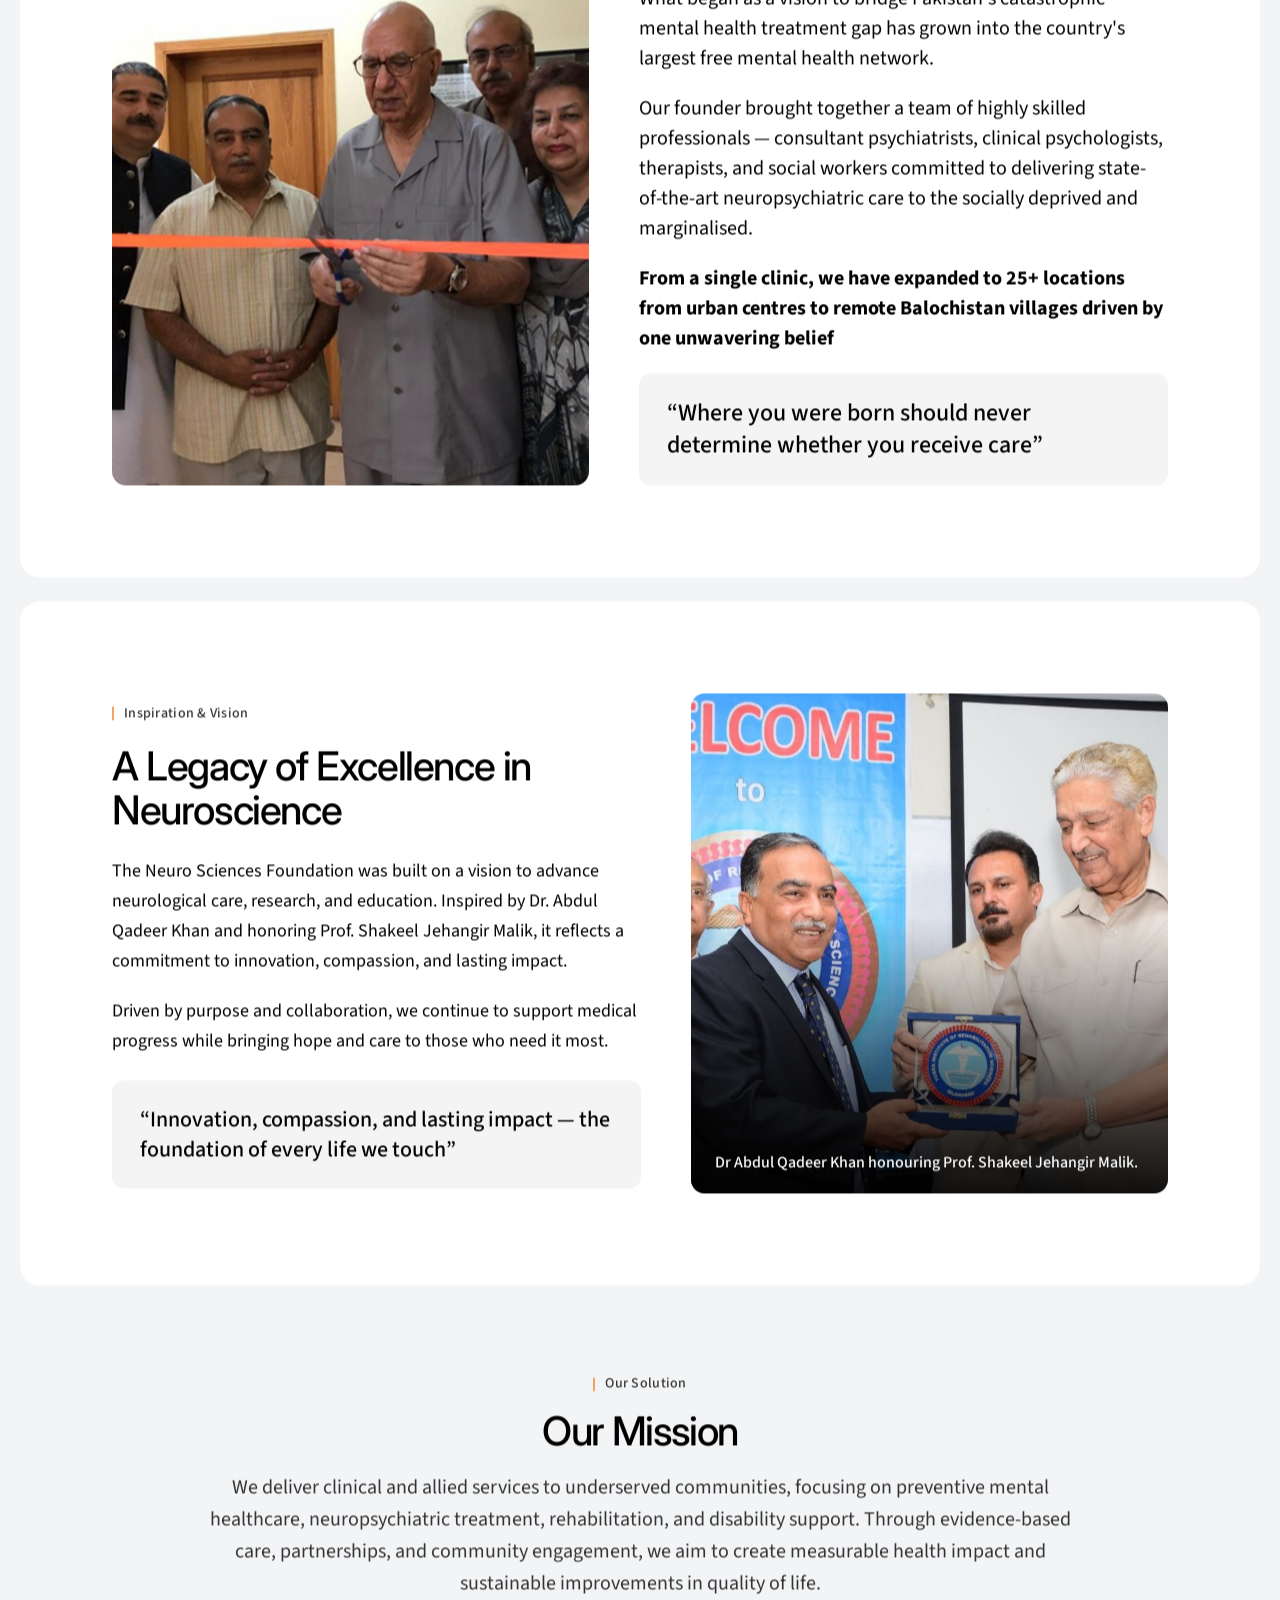
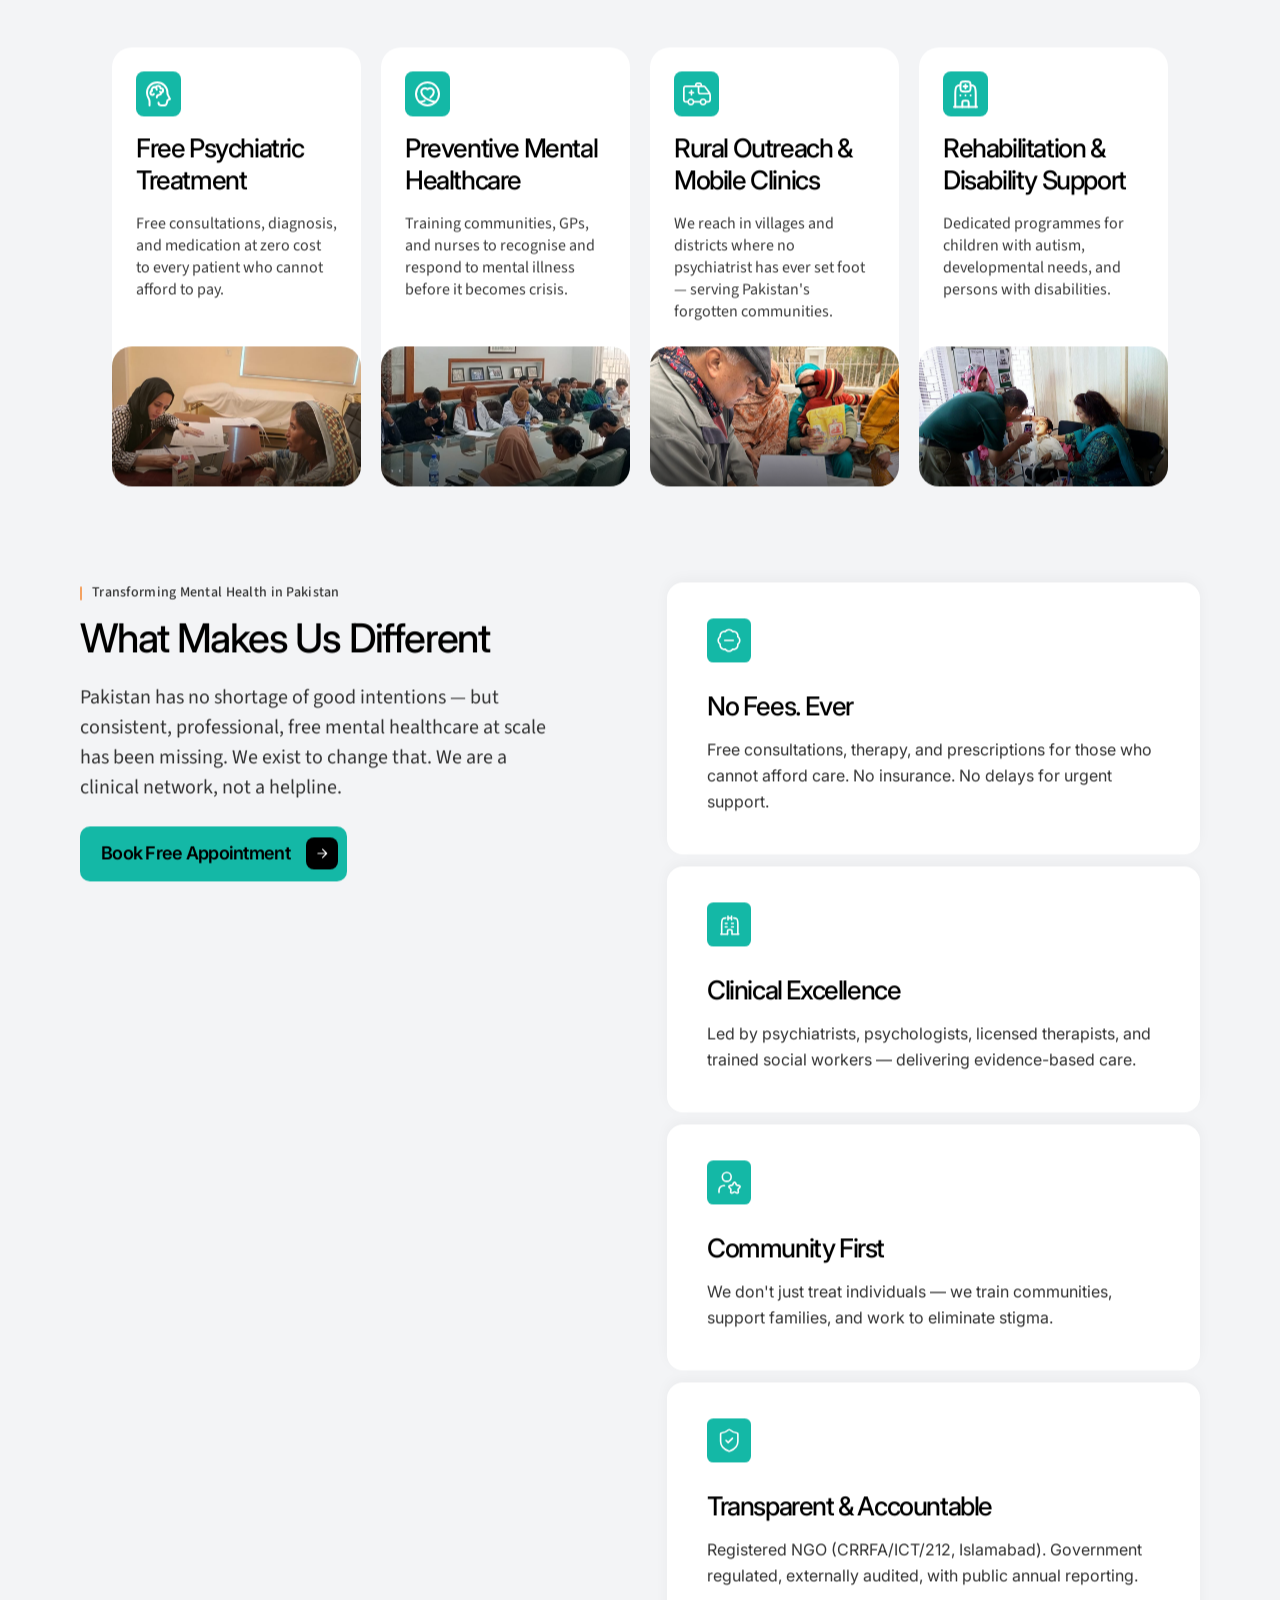
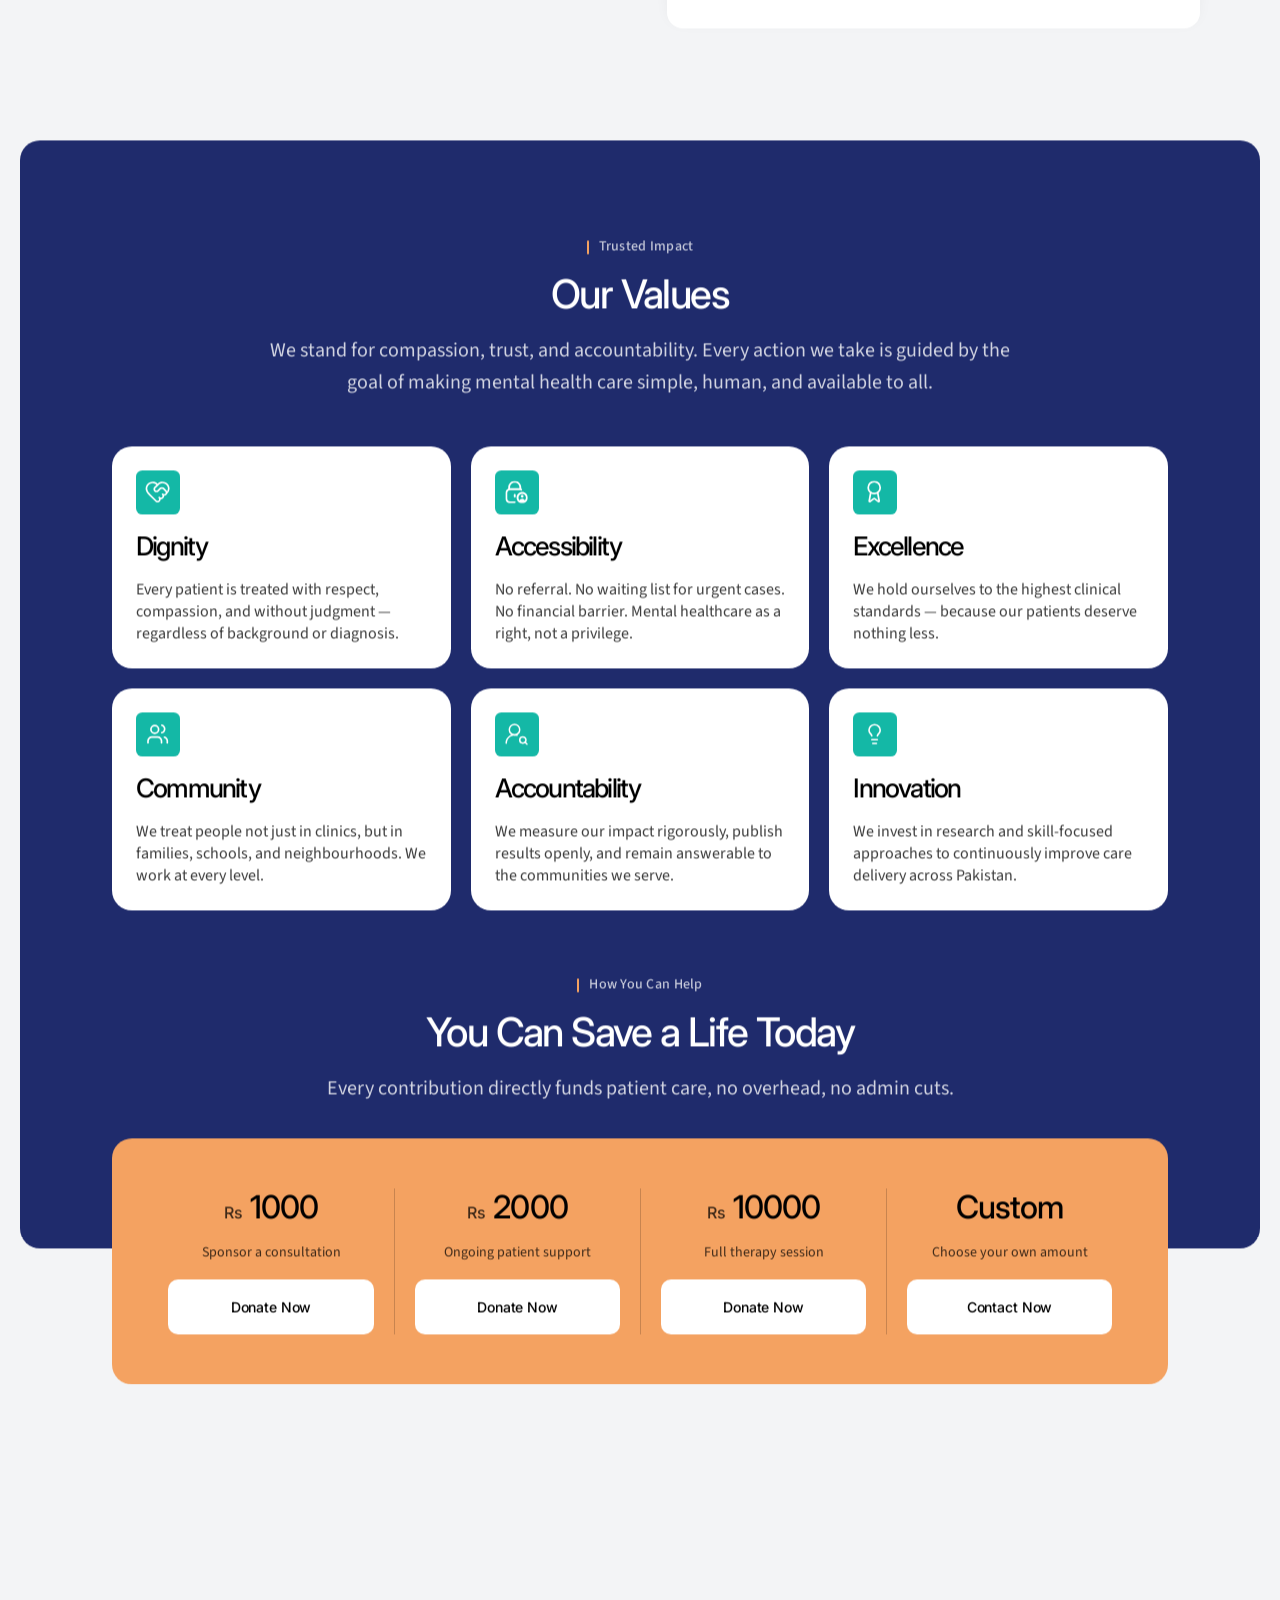
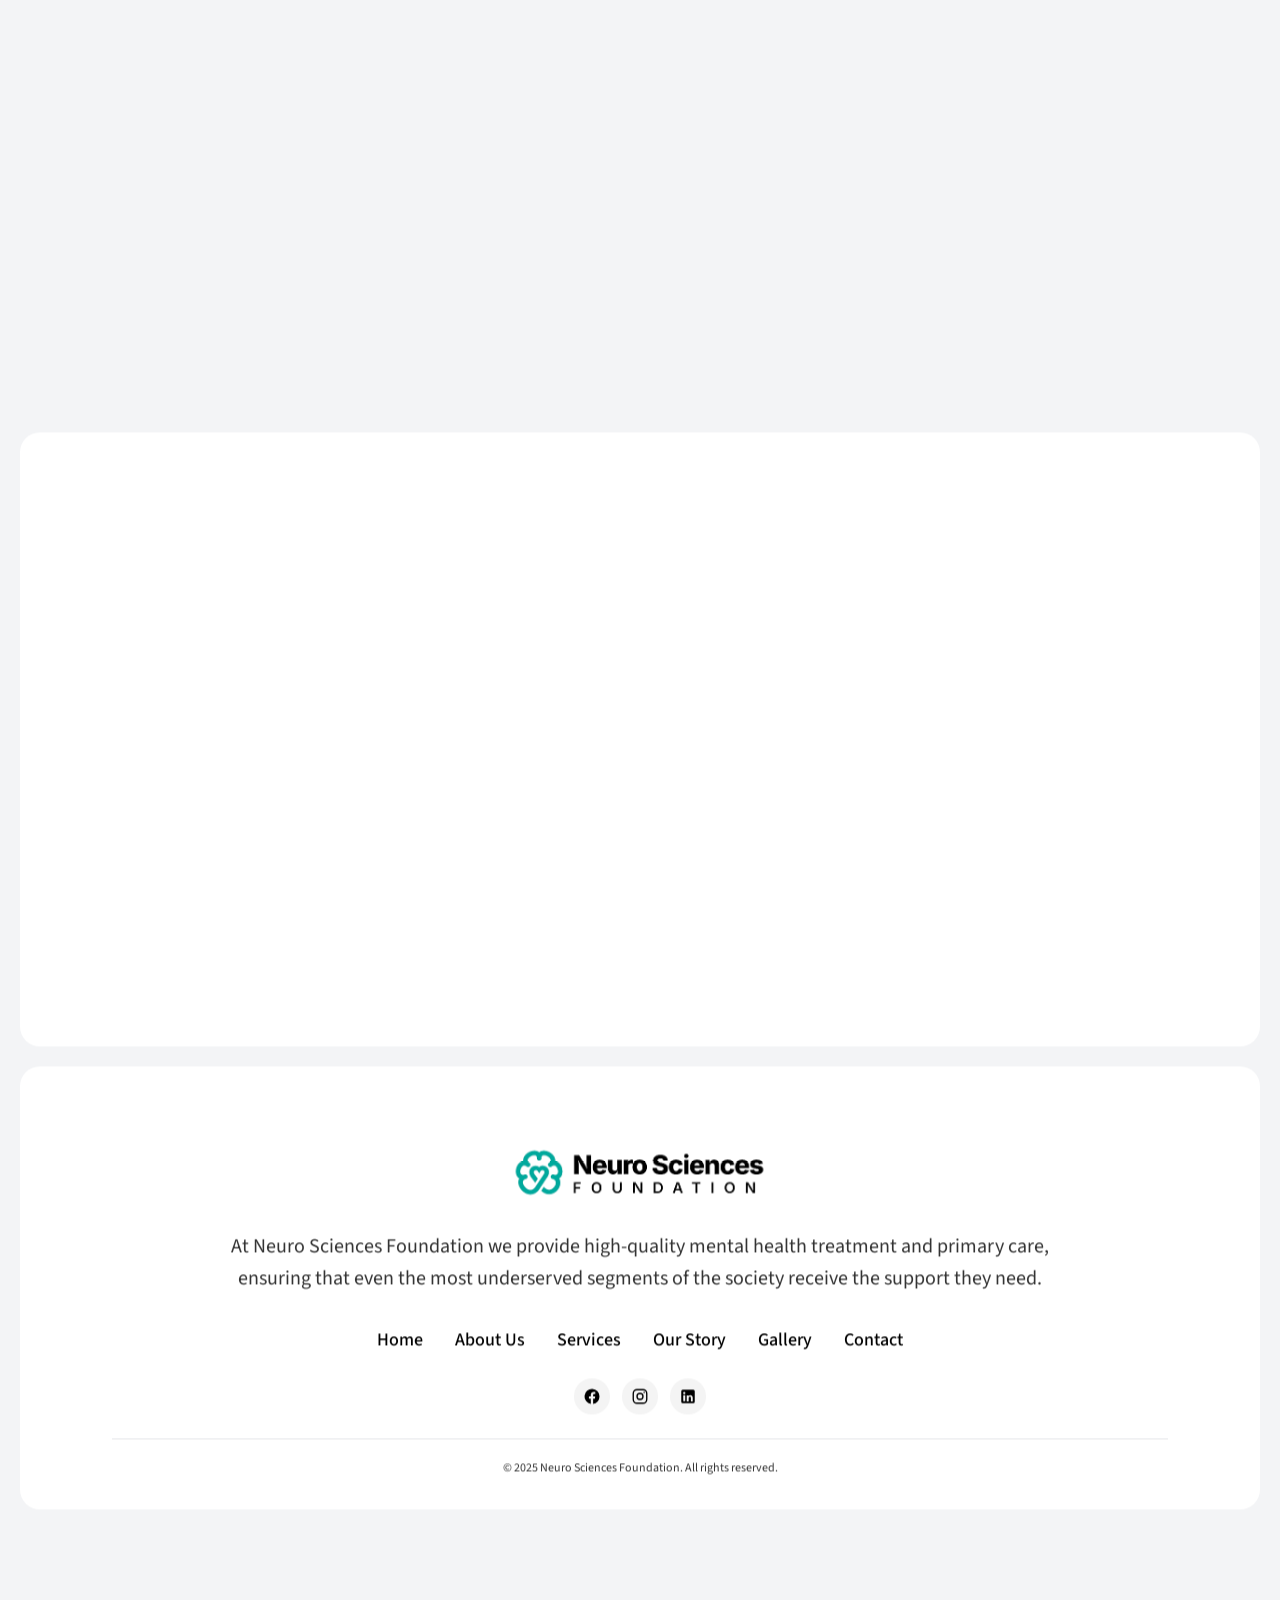
==== about.html @ 1722a8d4 "Add donate/help/appointment/join popups and Legacy section - Hero CTA, donate tiers, end CTA Donate " ====
<!DOCTYPE html>
<html lang="en">
<head>
  <meta charset="UTF-8" />
  <meta name="viewport" content="width=device-width, initial-scale=1.0" />
  <title>About Us — Neuro Sciences Foundation</title>
  <meta name="description" content="Inside NSF — our story, mission, values, and the people who built Pakistan's largest free mental health network." />
  <link rel="preconnect" href="https://fonts.googleapis.com" />
  <link rel="preconnect" href="https://fonts.gstatic.com" crossorigin />
  <link href="https://fonts.googleapis.com/css2?family=Inter:wght@400;500;600;700;800;900&family=Source+Sans+3:wght@300;400;500;600;700&display=swap" rel="stylesheet" />
  <link rel="stylesheet" href="styles.css" />
</head>
<body class="page-about">

  <!-- ============================================================
       SVG ICON SPRITE
       ============================================================ -->
  <svg width="0" height="0" style="position:absolute" aria-hidden="true">
    <defs>
      <symbol id="i-arrow" viewBox="0 0 24 24"><path fill="none" stroke="currentColor" stroke-width="2" stroke-linecap="round" stroke-linejoin="round" d="M5 12h14m-6-7 7 7-7 7"/></symbol>
      <symbol id="i-play" viewBox="0 0 24 24"><path fill="currentColor" d="M8 5v14l11-7z"/></symbol>
      <symbol id="i-pin" viewBox="0 0 24 24"><path fill="none" stroke="currentColor" stroke-width="1.8" stroke-linecap="round" stroke-linejoin="round" d="M12 22s8-7 8-13a8 8 0 0 0-16 0c0 6 8 13 8 13z"/><circle cx="12" cy="9" r="2.5" fill="none" stroke="currentColor" stroke-width="1.8"/></symbol>
      <symbol id="i-fb" viewBox="0 0 24 24"><path fill="currentColor" d="M22 12a10 10 0 1 0-11.6 9.9V14.9H7.9V12h2.5V9.8c0-2.5 1.5-3.9 3.8-3.9 1.1 0 2.2.2 2.2.2v2.5h-1.3c-1.2 0-1.6.8-1.6 1.6V12h2.8l-.5 2.9h-2.3v7A10 10 0 0 0 22 12z"/></symbol>
      <symbol id="i-ig" viewBox="0 0 24 24"><rect x="3" y="3" width="18" height="18" rx="5" fill="none" stroke="currentColor" stroke-width="1.8"/><circle cx="12" cy="12" r="4" fill="none" stroke="currentColor" stroke-width="1.8"/><circle cx="17.5" cy="6.5" r="1" fill="currentColor"/></symbol>
      <symbol id="i-li" viewBox="0 0 24 24"><path fill="currentColor" d="M19 3a2 2 0 0 1 2 2v14a2 2 0 0 1-2 2H5a2 2 0 0 1-2-2V5a2 2 0 0 1 2-2h14zM8.3 18.3v-8H5.7v8h2.6zM7 9.1a1.5 1.5 0 1 0 0-3 1.5 1.5 0 0 0 0 3zm11.3 9.2v-4.4c0-2.4-1.3-3.5-3-3.5a2.6 2.6 0 0 0-2.4 1.3v-1.1H10.3v8h2.6v-4.4c0-1.2.6-1.9 1.6-1.9.9 0 1.4.6 1.4 1.9v4.4h2.4z"/></symbol>
    </defs>
  </svg>

  <!-- ============================================================
       HERO
       ============================================================ -->
  <section class="hero hero--about">
    <header class="site-header">
      <div class="container header__inner">
        <a href="index.html" class="logo" aria-label="Neuro Sciences Foundation">
          <img class="logo__img" src="Assets%20Home%20page/Logo.png" alt="Neuro Sciences Foundation" />
        </a>

        <nav class="main-nav" aria-label="Primary">
          <ul>
            <li><a href="index.html">Home</a></li>
            <li><a href="about.html" class="is-active">About</a></li>
            <li><a href="index.html#our-work">Our Work</a></li>
            <li><a href="index.html#volunteer">Get Help</a></li>
            <li><a href="index.html#volunteer">Volunteer</a></li>
            <li><a href="index.html#stories">Stories</a></li>
            <li><a href="contact.html">Contact</a></li>
          </ul>
          <a href="donate.html" class="btn btn--donate main-nav__cta">
            Donate Now
            <svg class="btn__icon"><use href="#i-arrow"/></svg>
          </a>
        </nav>

        <a href="donate.html" class="btn btn--donate header__cta">
          Donate Now
          <svg class="btn__icon"><use href="#i-arrow"/></svg>
        </a>

        <button class="nav-toggle" aria-label="Open menu" aria-expanded="false">
          <span></span><span></span><span></span>
        </button>
      </div>
    </header>

    <div class="container hero-about__inner">
      <h1 class="hero-about__title">
        We didn't build a charity.<br>
        We built a lifeline.
      </h1>
      <p class="hero-about__lead">
        Neuro Sciences Foundation Pakistan (NSF) is a non-profit closing the country's
        mental health gap with free, stigma-free psychiatric care, therapy, and medication —
        community-focused services delivered to underserved rural and urban areas, accessible
        to all regardless of income or location.
      </p>

      <p class="hero-about__sub">Real impact. Real lives. Real change.</p>

      <ul class="hero-about__stats">
        <li>
          <span class="stat__num">200,000+</span>
          <span class="stat__label">Lives Served</span>
        </li>
        <li>
          <span class="stat__num">30,000+</span>
          <span class="stat__label">Patients Annually</span>
        </li>
        <li>
          <span class="stat__num">25+</span>
          <span class="stat__label">Clinics in Pakistan</span>
        </li>
        <li>
          <span class="stat__num">2,000+</span>
          <span class="stat__label">Professionals Trained</span>
        </li>
      </ul>
    </div>
  </section>

  <!-- ============================================================
       CARE BEYOND TREATMENT — video block
       ============================================================ -->
  <section class="care-beyond section">
    <div class="container">
      <p class="eyebrow eyebrow--center">Inside NSF</p>
      <h2 class="section__title section__title--center">Care Beyond Treatment</h2>
      <p class="section__lead section__lead--center">
        Bringing hope, healing, and mental wellness to underserved communities
        through compassionate neuro care.
      </p>

      <figure class="care-beyond__video">
        <video
          class="care-beyond__video-el"
          src="About%20us/NSF%20Introduction%20video.mp4"
          autoplay
          loop
          muted
          playsinline
          preload="auto"
          poster="Assets%20Home%20page/Get%20Help%20Section%20Image.png">
        </video>
        <button class="care-beyond__play" type="button" aria-label="Play full video">
          <svg viewBox="0 0 24 24" aria-hidden="true"><use href="#i-play"/></svg>
        </button>
      </figure>
    </div>
  </section>

  <!-- ============================================================
       OUR STORY — image + content split
       ============================================================ -->
  <section class="our-story section">
    <div class="container our-story__inner">
      <figure class="our-story__media">
        <img src="About%20us/our%20story.png" alt="NSF founders and team">
      </figure>

      <div class="our-story__content">
        <p class="eyebrow">Leader in Mental Health Reform</p>
        <h2 class="section__title">Our Story</h2>

        <p>
          What began as a vision to bridge Pakistan's catastrophic mental health
          treatment gap has grown into the country's largest free mental health
          network.
        </p>
        <p>
          Our founder brought together a team of highly skilled professionals —
          consultant psychiatrists, clinical psychologists, therapists, and social
          workers committed to delivering state-of-the-art neuropsychiatric care
          to the socially deprived and marginalised.
        </p>
        <p class="our-story__highlight">
          From a single clinic, we have expanded to 25+ locations from urban
          centres to remote Balochistan villages driven by one unwavering belief
        </p>

        <blockquote class="our-story__quote">
          &ldquo;Where you were born should never determine whether you receive care&rdquo;
        </blockquote>
      </div>
    </div>
  </section>

  <!-- ============================================================
       LEGACY — image + content split (mirrors Our Story)
       ============================================================ -->
  <section class="legacy section">
    <div class="container legacy__inner">
      <div class="legacy__content">
        <p class="eyebrow">Inspiration &amp; Vision</p>
        <h2 class="section__title">A Legacy of Excellence in Neuroscience</h2>
        <p>
          The Neuro Sciences Foundation was built on a vision to advance neurological
          care, research, and education. Inspired by Dr. Abdul Qadeer Khan and honoring
          Prof. Shakeel Jehangir Malik, it reflects a commitment to innovation,
          compassion, and lasting impact.
        </p>
        <p>
          Driven by purpose and collaboration, we continue to support medical progress
          while bringing hope and care to those who need it most.
        </p>

        <blockquote class="legacy__quote">
          &ldquo;Innovation, compassion, and lasting impact &mdash; the foundation of every life we touch&rdquo;
        </blockquote>
      </div>

      <figure class="legacy__media">
        <img src="About%20us/Abdul%20Qadeer%20khan.jpg" alt="Dr. Abdul Qadeer Khan">
        <figcaption>Dr Abdul Qadeer Khan honouring Prof. Shakeel Jehangir Malik.</figcaption>
      </figure>
    </div>
  </section>

  <!-- ============================================================
       OUR MISSION — 4 solution-style cards
       ============================================================ -->
  <section class="our-mission section">
    <div class="container">
      <p class="eyebrow eyebrow--center">Our Solution</p>
      <h2 class="section__title section__title--center">Our Mission</h2>
      <p class="section__lead section__lead--center">
        We deliver clinical and allied services to underserved communities,
        focusing on preventive mental healthcare, neuropsychiatric treatment,
        rehabilitation, and disability support. Through evidence-based care,
        partnerships, and community engagement, we aim to create measurable
        health impact and sustainable improvements in quality of life.
      </p>

      <div class="solutions__grid">
        <article class="solution-card">
          <div class="solution-card__body">
            <img class="solution-card__icon" src="About%20us/icons/Free%20Psychiatric%20Treatment.svg" alt="">
            <h3>Free Psychiatric Treatment</h3>
            <p>Free consultations, diagnosis, and medication at zero cost to every patient who cannot afford to pay.</p>
          </div>
          <img class="solution-card__img" src="Assets%20Home%20page/Our%20solution%20Icons/Images/2.png" alt="">
        </article>

        <article class="solution-card">
          <div class="solution-card__body">
            <img class="solution-card__icon" src="About%20us/icons/Preventive%20Mental%20Healthcare.svg" alt="">
            <h3>Preventive Mental Healthcare</h3>
            <p>Training communities, GPs, and nurses to recognise and respond to mental illness before it becomes crisis.</p>
          </div>
          <img class="solution-card__img" src="Assets%20Home%20page/Our%20solution%20Icons/Images/4.png" alt="">
        </article>

        <article class="solution-card">
          <div class="solution-card__body">
            <img class="solution-card__icon" src="About%20us/icons/Rural%20Outreach%20%26%20Mobile%20Clinics.svg" alt="">
            <h3>Rural Outreach &amp; Mobile Clinics</h3>
            <p>We reach in villages and districts where no psychiatrist has ever set foot — serving Pakistan's forgotten communities.</p>
          </div>
          <img class="solution-card__img" src="Assets%20Home%20page/Our%20solution%20Icons/Images/1.png" alt="">
        </article>

        <article class="solution-card">
          <div class="solution-card__body">
            <img class="solution-card__icon" src="About%20us/icons/Rehabilitation%20%26%20Disability%20Support.svg" alt="">
            <h3>Rehabilitation &amp; Disability Support</h3>
            <p>Dedicated programmes for children with autism, developmental needs, and persons with disabilities.</p>
          </div>
          <img class="solution-card__img" src="Assets%20Home%20page/Our%20solution%20Icons/Images/3.png" alt="">
        </article>
      </div>
    </div>
  </section>

  <!-- ============================================================
       WHAT MAKES US DIFFERENT — split intro + stacked cards
       ============================================================ -->
  <section class="different section">
    <div class="container different__inner">
      <div class="different__intro">
        <p class="eyebrow">Transforming Mental Health in Pakistan</p>
        <h2 class="section__title">What Makes Us Different</h2>
        <p class="section__lead">
          Pakistan has no shortage of good intentions — but consistent,
          professional, free mental healthcare at scale has been missing. We
          exist to change that. We are a clinical network, not a helpline.
        </p>
        <a href="#" class="btn btn--teal">
          Book Free Appointment
          <svg class="btn__icon"><use href="#i-arrow"/></svg>
        </a>
      </div>

      <ul class="different__list">
        <li class="different-card">
          <img class="different-card__icon" src="About%20us/icons/No%20Fees.%20Ever.svg" alt="">
          <h3>No Fees. Ever</h3>
          <p>Free consultations, therapy, and prescriptions for those who cannot afford care. No insurance. No delays for urgent support.</p>
        </li>

        <li class="different-card">
          <img class="different-card__icon" src="About%20us/icons/Clinical%20Excellence.svg" alt="">
          <h3>Clinical Excellence</h3>
          <p>Led by psychiatrists, psychologists, licensed therapists, and trained social workers &mdash; delivering evidence-based care.</p>
        </li>

        <li class="different-card">
          <img class="different-card__icon" src="About%20us/icons/Community%20First.svg" alt="">
          <h3>Community First</h3>
          <p>We don't just treat individuals &mdash; we train communities, support families, and work to eliminate stigma.</p>
        </li>

        <li class="different-card">
          <img class="different-card__icon" src="About%20us/icons/Transparent%20%26%20Accountable.svg" alt="">
          <h3>Transparent &amp; Accountable</h3>
          <p>Registered NGO (CRRFA/ICT/212, Islamabad). Government regulated, externally audited, with public annual reporting.</p>
        </li>
      </ul>
    </div>
  </section>

  <!-- ============================================================
       VALUES + DONATE INTRO + DONATE TIERS (shared blue zone)
       ============================================================ -->
  <div class="values-donate-zone">
    <!-- ====== Values ====== -->
    <section class="values">
      <div class="container">
        <p class="eyebrow eyebrow--light eyebrow--center">Trusted Impact</p>
        <h2 class="section__title section__title--light section__title--center">Our Values</h2>
        <p class="section__lead section__lead--light section__lead--center">
          We stand for compassion, trust, and accountability. Every action we take
          is guided by the goal of making mental health care simple, human, and
          available to all.
        </p>

        <div class="values__grid">
          <article class="value-card">
            <img class="value-card__icon" src="About%20us/icons/Dignity.svg" alt="">
            <h3>Dignity</h3>
            <p>Every patient is treated with respect, compassion, and without judgment — regardless of background or diagnosis.</p>
          </article>

          <article class="value-card">
            <img class="value-card__icon" src="About%20us/icons/Accessibility.svg" alt="">
            <h3>Accessibility</h3>
            <p>No referral. No waiting list for urgent cases. No financial barrier. Mental healthcare as a right, not a privilege.</p>
          </article>

          <article class="value-card">
            <img class="value-card__icon" src="About%20us/icons/Excellence.svg" alt="">
            <h3>Excellence</h3>
            <p>We hold ourselves to the highest clinical standards — because our patients deserve nothing less.</p>
          </article>

          <article class="value-card">
            <img class="value-card__icon" src="About%20us/icons/Community.svg" alt="">
            <h3>Community</h3>
            <p>We treat people not just in clinics, but in families, schools, and neighbourhoods. We work at every level.</p>
          </article>

          <article class="value-card">
            <img class="value-card__icon" src="About%20us/icons/Accountability.svg" alt="">
            <h3>Accountability</h3>
            <p>We measure our impact rigorously, publish results openly, and remain answerable to the communities we serve.</p>
          </article>

          <article class="value-card">
            <img class="value-card__icon" src="About%20us/icons/Innovation.svg" alt="">
            <h3>Innovation</h3>
            <p>We invest in research and skill-focused approaches to continuously improve care delivery across Pakistan.</p>
          </article>
        </div>
      </div>
    </section>

    <!-- ====== Donate intro (shared blue zone) ====== -->
    <div class="donate-section__intro" id="donate">
      <div class="container">
        <p class="eyebrow eyebrow--light eyebrow--center">How You Can Help</p>
        <h2 class="section__title section__title--light section__title--center">You Can Save a Life Today</h2>
        <p class="section__lead section__lead--light section__lead--center">
          Every contribution directly funds patient care, no overhead, no admin cuts.
        </p>
      </div>
    </div>
  </div><!-- /.values-donate-zone -->

  <!-- ====== Donate tiers — orange card overlaps blue zone above ====== -->
  <section class="donate-section">
    <div class="container donate-tiers-wrap">
      <div class="donate-tiers">
        <article class="tier-card">
          <span class="tier-card__amount">Rs <strong>1000</strong></span>
          <p>Sponsor a consultation</p>
          <a href="donate.html" class="tier-card__btn">Donate Now</a>
        </article>
        <article class="tier-card">
          <span class="tier-card__amount">Rs <strong>2000</strong></span>
          <p>Ongoing patient support</p>
          <a href="donate.html" class="tier-card__btn">Donate Now</a>
        </article>
        <article class="tier-card">
          <span class="tier-card__amount">Rs <strong>10000</strong></span>
          <p>Full therapy session</p>
          <a href="donate.html" class="tier-card__btn">Donate Now</a>
        </article>
        <article class="tier-card">
          <span class="tier-card__amount tier-card__amount--custom"><strong>Custom</strong></span>
          <p>Choose your own amount</p>
          <a href="contact.html" class="tier-card__btn">Contact Now</a>
        </article>
      </div>
    </div>
  </section>

  <!-- ============================================================
       RECOGNITION & TRUST
       ============================================================ -->
  <section class="recognition section">
    <div class="container">
      <p class="eyebrow eyebrow--center">Where Trust is Earned</p>
      <h2 class="section__title section__title--center">Recognition &amp; Trust</h2>
      <p class="section__lead section__lead--center">
        NSFP is a registered, government-regulated charitable trust (Reg. No. CRPA/CT/22, Islamabad),
        externally audited, with publicly published accounts and recognised support.
      </p>

      <div class="recognition__grid">
        <div class="recognition__cell">
          <img src="Assets%20Home%20page/Logos/4bbd2309bbbcf45ccf6817f2429df7325cd9af97.png" alt="">
          <span>WHO Pakistan</span>
        </div>
        <div class="recognition__cell">
          <img src="Assets%20Home%20page/Logos/e8cdad0d3205c7691a2219a1a144c51e6333b3e5.png" alt="">
          <span>Aga Khan Health Services</span>
        </div>
        <div class="recognition__cell">
          <img src="Assets%20Home%20page/Logos/de83e1db7f75f3763e979f71ac07762174c66d8b.png" alt="">
          <span>UNHCR</span>
        </div>
        <div class="recognition__cell">
          <img src="Assets%20Home%20page/Logos/9fa85a617d0b777555098cecb19c10d45feb4089.png" alt="">
          <span>Punjab Govt Health Dept</span>
        </div>
        <div class="recognition__cell">
          <img src="Assets%20Home%20page/Logos/4bbd2309bbbcf45ccf6817f2429df7325cd9af97.png" alt="">
          <span>Punjab Mental Health Authority</span>
        </div>
        <div class="recognition__cell">
          <img src="Assets%20Home%20page/Logos/9fa85a617d0b777555098cecb19c10d45feb4089.png" alt="">
          <span>Edhi Foundation</span>
        </div>
      </div>

      <p class="recognition__quote">"Every mind deserves care. Every life deserves hope."</p>
    </div>
  </section>

  <!-- ============================================================
       JOIN OUR MISSION — uses the homepage .volunteer styling wrapped
       in a standalone .join-frame white card.
       ============================================================ -->
  <div class="join-frame">
    <section class="volunteer section" id="join">
      <div class="container volunteer__inner">
        <div class="volunteer__media">
          <p class="eyebrow">Create Hope Together</p>
          <h2 class="section__title">Join Our Mission</h2>
          <p class="section__lead">
            200,000 lives healed. 30,000 families restored with hope. Millions are still
            waiting. Every donation and effort helps us reach them.
          </p>
          <div class="volunteer__slides">
            <img class="volunteer__slide is-active" src="Assets%20Home%20page/join%20us%20section%20image.png" alt="">
            <img class="volunteer__slide" src="Assets%20Home%20page/join%20us%20section%20image.png" alt="">
            <img class="volunteer__slide" src="Assets%20Home%20page/join%20us%20section%20image.png" alt="">
            <div class="volunteer__progress" aria-hidden="true">
              <span class="volunteer__progress-bar is-active"></span>
              <span class="volunteer__progress-bar"></span>
              <span class="volunteer__progress-bar"></span>
            </div>
          </div>
        </div>

        <ul class="volunteer__list">
          <li class="volunteer__item is-active">
            <span class="volunteer__num">.01</span>
            <span class="volunteer__role">Donate</span>
            <a href="#" class="btn btn--white-pill">
              Join Now
              <svg class="btn__icon"><use href="#i-arrow"/></svg>
            </a>
          </li>
          <li class="volunteer__item">
            <span class="volunteer__num">.02</span>
            <span class="volunteer__role">Volunteer</span>
            <a href="#" class="btn btn--white-pill">
              Join Now
              <svg class="btn__icon"><use href="#i-arrow"/></svg>
            </a>
          </li>
          <li class="volunteer__item">
            <span class="volunteer__num">.03</span>
            <span class="volunteer__role">Refer a Patient</span>
            <a href="#" class="btn btn--white-pill">
              Join Now
              <svg class="btn__icon"><use href="#i-arrow"/></svg>
            </a>
          </li>
          <li class="volunteer__item">
            <span class="volunteer__num">.04</span>
            <span class="volunteer__role">Partner With Us</span>
            <a href="#" class="btn btn--white-pill">
              Join Now
              <svg class="btn__icon"><use href="#i-arrow"/></svg>
            </a>
          </li>
        </ul>
      </div>
    </section>
  </div>

  <!-- ============================================================
       FOOTER
       ============================================================ -->
  <footer class="site-footer">
    <div class="container">
      <a href="index.html" class="logo logo--center site-footer__logo" aria-label="Neuro Sciences Foundation">
        <img src="Assets%20Home%20page/Logo.png" alt="Neuro Sciences Foundation">
      </a>

      <p class="site-footer__intro">
        At Neuro Sciences Foundation we provide high-quality mental health treatment and primary care,
        ensuring that even the most underserved segments of the society receive the support they need.
      </p>

      <nav class="footer-nav" aria-label="Footer">
        <ul>
          <li><a href="index.html">Home</a></li>
          <li><a href="about.html">About Us</a></li>
          <li><a href="index.html#our-work">Services</a></li>
          <li><a href="index.html#stories">Our Story</a></li>
          <li><a href="index.html#stories">Gallery</a></li>
          <li><a href="contact.html">Contact</a></li>
        </ul>
      </nav>

      <ul class="socials" aria-label="Social media">
        <li><a href="#" aria-label="Facebook"><svg><use href="#i-fb"/></svg></a></li>
        <li><a href="#" aria-label="Instagram"><svg><use href="#i-ig"/></svg></a></li>
        <li><a href="#" aria-label="LinkedIn"><svg><use href="#i-li"/></svg></a></li>
      </ul>

      <p class="site-footer__copy">© 2025 Neuro Sciences Foundation. All rights reserved.</p>
    </div>
  </footer>

  <script>
    /* ---------- Hamburger ---------- */
    document.querySelector('.nav-toggle')?.addEventListener('click', function () {
      const open = this.getAttribute('aria-expanded') === 'true';
      this.setAttribute('aria-expanded', String(!open));
      document.querySelector('.main-nav').classList.toggle('is-open');
    });

    /* ---------- Hero stats count-up ---------- */
    (function () {
      const stats = document.querySelectorAll('.hero .stat__num');
      if (!stats.length) return;
      const reduce = window.matchMedia('(prefers-reduced-motion: reduce)').matches;
      if (reduce) return;

      function parse(text) {
        const m = text.trim().match(/^(\D*)([\d,]+)(\D*)$/);
        if (!m) return null;
        return {
          prefix: m[1],
          target: parseInt(m[2].replace(/,/g, ''), 10),
          suffix: m[3],
          hasCommas: m[2].indexOf(',') !== -1
        };
      }
      function fmt(n, withCommas) {
        return withCommas ? n.toLocaleString('en-US') : String(n);
      }
      function animate(el, parts, duration) {
        const start = performance.now();
        function step(now) {
          const t = Math.min(1, (now - start) / duration);
          // Ease-out quint — strong deceleration, numbers race forward
          // then settle gracefully into the final value.
          const eased = 1 - Math.pow(1 - t, 5);
          const current = Math.round(eased * parts.target);
          el.textContent = parts.prefix + fmt(current, parts.hasCommas) + parts.suffix;
          if (t < 1) requestAnimationFrame(step);
        }
        requestAnimationFrame(step);
      }

      stats.forEach((el) => {
        const parts = parse(el.textContent);
        if (!parts) return;
        el.textContent = parts.prefix + fmt(0, parts.hasCommas) + parts.suffix;
        if (!('IntersectionObserver' in window)) {
          animate(el, parts, 3000);
          return;
        }
        const io = new IntersectionObserver((entries) => {
          entries.forEach((entry) => {
            if (entry.isIntersecting) {
              animate(el, parts, 3000);
              io.unobserve(entry.target);
            }
          });
        }, { threshold: 0.4 });
        io.observe(el);
      });
    })();

    /* ---------- Volunteer slideshow: cycle slides + progress bars
       (matches the homepage exactly). */
    (function () {
      const slides = document.querySelectorAll('.volunteer__slide');
      const bars   = document.querySelectorAll('.volunteer__progress-bar');
      if (slides.length < 2 || bars.length !== slides.length) return;

      let idx = 0;
      const intervalMs = 3500;
      setInterval(() => {
        slides[idx].classList.remove('is-active');
        bars[idx].classList.remove('is-active');
        idx = (idx + 1) % slides.length;
        slides[idx].classList.add('is-active');
        bars[idx].classList.add('is-active');
      }, intervalMs);
    })();

    /* ---------- Scroll reveal (matches homepage) ---------- */
    (function () {
      const reduce = window.matchMedia('(prefers-reduced-motion: reduce)').matches;
      const sections = document.querySelectorAll('section:not(.hero)');

      const FLATTEN_SELECTOR = [
        '.container',
        '.our-story__inner',
        '.our-story__content',
        '.solutions__grid',
        '.different__inner',
        '.different__intro',
        '.different__list',
        '.values__grid',
        '.donate-tiers-wrap',
        '.donate-tiers',
        '.recognition__grid',
        '.volunteer__inner',
        '.volunteer__media',
        '.volunteer__list'
      ].join(',');

      sections.forEach((section) => {
        section.classList.add('fade-section');
        let targets = [section];
        let changed = true;
        while (changed) {
          changed = false;
          const next = [];
          targets.forEach((n) => {
            if (n.matches && n.matches(FLATTEN_SELECTOR) && n.children.length > 0) {
              Array.from(n.children).forEach((c) => next.push(c));
              changed = true;
            } else {
              next.push(n);
            }
          });
          targets = next;
        }
        targets.forEach((child, i) => {
          if (child === section) return;
          child.classList.add('fade-child');
          child.style.setProperty('--stagger-delay', `${0.05 + i * 0.07}s`);
        });
      });

      if (reduce || !('IntersectionObserver' in window)) {
        sections.forEach((s) => s.classList.add('in-view'));
        return;
      }

      const io = new IntersectionObserver((entries) => {
        entries.forEach((entry) => {
          if (entry.isIntersecting) {
            entry.target.classList.add('in-view');
            io.unobserve(entry.target);
          }
        });
      }, { threshold: 0, rootMargin: '0px' });

      sections.forEach((s) => io.observe(s));
    })();

    /* ---------- Smooth scroll (matches homepage) ---------- */
    (function () {
      const reduce = window.matchMedia('(prefers-reduced-motion: reduce)').matches;
      const coarse = window.matchMedia('(pointer: coarse)').matches;
      if (reduce || coarse) return;

      const scrollContent = document.createElement('div');
      scrollContent.className = 'scroll-content';
      while (document.body.firstChild) {
        scrollContent.appendChild(document.body.firstChild);
      }
      document.body.appendChild(scrollContent);

      const startY = window.scrollY;
      let target = startY;
      let current = startY;
      const ease = 0.08;

      function syncBodyHeight() {
        document.body.style.height = scrollContent.offsetHeight + 'px';
      }
      function tick() {
        const delta = target - current;
        if (Math.abs(delta) < 0.05) current = target;
        else current += delta * ease;
        scrollContent.style.transform = `translate3d(0, ${-current}px, 0)`;
        requestAnimationFrame(tick);
      }
      window.addEventListener('scroll', () => { target = window.scrollY; }, { passive: true });
      window.addEventListener('resize', syncBodyHeight);
      if ('ResizeObserver' in window) new ResizeObserver(syncBodyHeight).observe(scrollContent);
      syncBodyHeight();
      if (startY > 0) window.scrollTo(0, startY);
      requestAnimationFrame(tick);
    })();

    /* ---------- Video lightbox: click the play button on the inline preview
       to open a full-screen player with controls + sound. Appended to body
       after smooth-scroll wrapping so it sits OUTSIDE .scroll-content and
       stays anchored to the viewport. */
    (function () {
      const trigger = document.querySelector('.care-beyond__play');
      const previewVideo = document.querySelector('.care-beyond__video-el');
      if (!trigger) return;

      const VIDEO_SRC = 'About%20us/NSF%20Introduction%20video.mp4';

      const modal = document.createElement('div');
      modal.className = 'video-modal';
      modal.setAttribute('role', 'dialog');
      modal.setAttribute('aria-modal', 'true');
      modal.setAttribute('aria-label', 'NSF introduction video');
      modal.innerHTML =
        '<div class="video-modal__backdrop"></div>' +
        '<div class="video-modal__content">' +
          '<button class="video-modal__close" type="button" aria-label="Close video">&times;</button>' +
          '<video class="video-modal__player" controls playsinline preload="metadata">' +
            '<source src="' + VIDEO_SRC + '" type="video/mp4">' +
          '</video>' +
        '</div>';
      document.body.appendChild(modal);

      const player   = modal.querySelector('.video-modal__player');
      const backdrop = modal.querySelector('.video-modal__backdrop');
      const closeBtn = modal.querySelector('.video-modal__close');

      function open() {
        modal.classList.add('is-open');
        document.body.style.overflow = 'hidden';
        // Pause the muted preview so it isn't eating bandwidth in the background.
        if (previewVideo && !previewVideo.paused) previewVideo.pause();
        try { player.currentTime = 0; } catch (e) {}
        player.muted = false;
        const p = player.play();
        if (p && typeof p.catch === 'function') p.catch(() => {/* user can press play */});
      }
      function close() {
        modal.classList.remove('is-open');
        document.body.style.overflow = '';
        player.pause();
        if (previewVideo && previewVideo.paused) {
          previewVideo.play().catch(() => {});
        }
      }

      trigger.addEventListener('click', open);
      closeBtn.addEventListener('click', close);
      backdrop.addEventListener('click', close);
      document.addEventListener('keydown', (e) => {
        if (e.key === 'Escape' && modal.classList.contains('is-open')) close();
      });
    })();

    /* ---------- "What Makes Us Different" — sticky stack ----------
       Native position:sticky doesn't work inside the smooth-scroll wrapper
       (whose .scroll-content is position:fixed). We drive the effect manually:
       each frame, measure each card's natural top via getBoundingClientRect,
       and apply a translateY so the card "sticks" at STICKY_TOP from the
       viewport until the section's bottom releases it. The left intro gets
       the same treatment so it stays pinned beside the stack. Disabled on
       touch/narrow viewports (responsive CSS uses !important to win). */
    (function () {
      const section = document.querySelector('.different');
      if (!section) return;
      const intro  = section.querySelector('.different__intro');
      const cards  = Array.from(section.querySelectorAll('.different-card'));
      if (!cards.length) return;

      const STICKY_TOP = 110;       // px from viewport top to stick at
      // Per-card sticky offset — non-uniform so the stacked deck feels
      // hand-piled rather than perfectly aligned. Card N's final resting
      // position is STICKY_TOP + STACK_OFFSETS[N].
      const STACK_OFFSETS = [0, 14, 24, 40];
      // When the section approaches its end, the last sticky card must
      // release this many px above the section's bottom edge — matches
      // the section's CSS padding-bottom so the released card lands at
      // its natural flow position and the 92px gap to the next section
      // is fully visible.
      const RELEASE_GAP = 92;

      function update() {
        // Skip on tablet / mobile — sticky-stack only at ≥1024px.
        if (window.innerWidth < 1024) {
          cards.forEach((c) => { c.style.transform = ''; });
          if (intro) intro.style.transform = '';
          return requestAnimationFrame(update);
        }

        // ---- Phase 1: reset all transforms so reads return natural positions
        cards.forEach((c) => { c.style.transform = ''; });
        if (intro) intro.style.transform = '';

        // ---- Phase 2: batched reads (single layout flush)
        const sectionRect = section.getBoundingClientRect();
        if (sectionRect.bottom < -200 || sectionRect.top > window.innerHeight + 200) {
          return requestAnimationFrame(update);
        }
        const cardRects = cards.map((c) => c.getBoundingClientRect());
        const cardHeights = cards.map((c) => c.offsetHeight);
        const introRect   = intro ? intro.getBoundingClientRect() : null;
        const introHeight = intro ? intro.offsetHeight : 0;

        // ---- Phase 3: writes — apply new transforms
        cards.forEach((card, i) => {
          const offset    = STACK_OFFSETS[i] !== undefined ? STACK_OFFSETS[i] : (i * 12);
          const target    = STICKY_TOP + offset;
          const maxTop    = sectionRect.bottom - cardHeights[i] - RELEASE_GAP;
          const effective = Math.min(target, maxTop);
          if (cardRects[i].top < effective) {
            card.style.transform = `translateY(${effective - cardRects[i].top}px)`;
          }
          card.style.zIndex = String(10 + i);
        });

        if (intro && introRect) {
          const maxTop    = sectionRect.bottom - introHeight - RELEASE_GAP;
          const effective = Math.min(STICKY_TOP, maxTop);
          if (introRect.top < effective) {
            intro.style.transform = `translateY(${effective - introRect.top}px)`;
          }
        }

        requestAnimationFrame(update);
      }
      requestAnimationFrame(update);
    })();

    /* ---------- Cursor ring (matches homepage) ---------- */
    (function () {
      const reduce = window.matchMedia('(prefers-reduced-motion: reduce)').matches;
      const coarse = window.matchMedia('(pointer: coarse)').matches;
      if (reduce || coarse) return;

      const ring = document.createElement('div');
      ring.className = 'cursor-ring';
      document.body.appendChild(ring);

      let tx = window.innerWidth / 2;
      let ty = window.innerHeight / 2;
      let cx = tx, cy = ty;
      const ease = 0.14;
      let visible = false;

      window.addEventListener('mousemove', (e) => {
        tx = e.clientX; ty = e.clientY;
        if (!visible) { cx = tx; cy = ty; ring.classList.add('is-visible'); visible = true; }
      }, { passive: true });
      document.addEventListener('mouseleave', () => { ring.classList.remove('is-visible'); visible = false; });
      document.addEventListener('mouseenter', () => { if (visible) ring.classList.add('is-visible'); });

      const HOVER_SEL = 'a, button, .btn, .tier-card__btn, .nav-toggle, input, textarea, label, .solution-card, .different-card, .value-card, .tier-card, .volunteer__item, .care-beyond__play';
      document.addEventListener('mouseover', (e) => {
        if (e.target.closest && e.target.closest(HOVER_SEL)) ring.classList.add('is-hover');
      });
      document.addEventListener('mouseout', (e) => {
        if (e.target.closest && e.target.closest(HOVER_SEL)) ring.classList.remove('is-hover');
      });
      function tick() {
        cx += (tx - cx) * ease;
        cy += (ty - cy) * ease;
        ring.style.transform = `translate3d(${cx}px, ${cy}px, 0)`;
        requestAnimationFrame(tick);
      }
      requestAnimationFrame(tick);
    })();
  </script>
</body>
</html>
---- styles.css ----
/* =====================================================
   NEURO SCIENCES FOUNDATION — HOMEPAGE
   Pure HTML + CSS3. Mobile-first responsive.
   ===================================================== */

/* ---------- Tokens ---------- */
:root {
  --c-teal:        #14B8A6;
  --c-teal-dark:   #0D9488;
  --c-teal-soft:   rgba(20, 184, 166, 0.14);
  --c-navy:        #1F2B6C;
  --c-navy-dark:   #1A2354;
  --c-orange:      #F4A261;
  --c-orange-2:    #F4985E;
  --c-orange-soft: #F9B27A;
  --c-orange-bg:   #FFCDA0;
  --c-dark:        #000000;
  --c-dark-2:      #171717;
  --c-text:        #000000;
  --c-muted:       #333333;
  --c-muted-2:     #6B7280;
  --c-line:        #E6E7EA;
  --c-bg:          #F4F4F4;
  --c-bg-2:        #ECECEC;
  --c-card:        #FFFFFF;

  --fs-xs:   0.75rem;
  --fs-sm:   0.875rem;
  --fs-base: 1rem;
  --fs-md:   1.125rem;
  --fs-lg:   1.375rem;
  --fs-xl:   1.75rem;
  --fs-2xl:  2.25rem;
  --fs-3xl:  3rem;
  --fs-4xl:  3.75rem;

  --sp-1: 0.25rem;
  --sp-2: 0.5rem;
  --sp-3: 0.75rem;
  --sp-4: 1rem;
  --sp-5: 1.25rem;
  --sp-6: 1.5rem;
  --sp-7: 2rem;
  --sp-8: 2.5rem;
  --sp-9: 3rem;
  --sp-10: 4rem;
  --sp-11: 5rem;
  --sp-12: 6rem;

  --container: 1240px;
  --radius-sm: 8px;
  --radius:    14px;
  --radius-lg: 22px;
  --radius-xl: 28px;
  --radius-pill: 999px;

  --shadow-sm: 0 4px 14px rgba(20,20,40,.06);
  --shadow:    0 10px 30px rgba(20,20,40,.08);
  --shadow-lg: 0 20px 60px rgba(20,20,40,.14);

  --t: 0.25s ease;
}

/* ---------- Reset ---------- */
*,*::before,*::after { box-sizing: border-box; }
html {
  scroll-behavior: smooth;
  scroll-padding-top: 90px;
}

/* ---------- Smooth scroll layer ----------
   .scroll-content wraps the page so its translateY can be lerped each frame.
   On touch devices and when reduced-motion is set, fall back to natural flow. */
.scroll-content {
  position: fixed;
  top: 0;
  left: 0;
  width: 100%;
  will-change: transform;
}
@media (pointer: coarse), (prefers-reduced-motion: reduce) {
  .scroll-content {
    position: static !important;
    transform: none !important;
  }
}

/* ---------- Cursor ring ----------
   Fixed-position outlined circle that lerps toward the mouse position
   each frame, producing a soft trailing-cursor effect. Hidden on touch
   and when reduced-motion is set. */
.cursor-ring {
  position: fixed;
  top: 0;
  left: 0;
  width: 36px;
  height: 36px;
  margin: -18px 0 0 -18px;
  border: 1.5px solid var(--c-teal);
  border-radius: 50%;
  pointer-events: none;
  z-index: 9999;
  opacity: 0;
  transition: opacity 0.25s ease, width 0.2s ease, height 0.2s ease, margin 0.2s ease, border-color 0.2s ease;
  will-change: transform;
}
.cursor-ring.is-visible { opacity: 1; }
.cursor-ring.is-hover {
  width: 56px;
  height: 56px;
  margin: -28px 0 0 -28px;
  border-color: var(--c-orange);
}
@media (pointer: coarse), (prefers-reduced-motion: reduce) {
  .cursor-ring { display: none; }
}

/* ---------- Scroll Reveal: Framer-style ---------- */

/* Section-level reveal: blur + rise + subtle scale */
.fade-section {
  opacity: 0;
  transform: translateY(40px) scale(0.98);
  filter: blur(16px);
  transition:
    opacity 1s cubic-bezier(0.22, 1, 0.36, 1),
    transform 1s cubic-bezier(0.22, 1, 0.36, 1),
    filter 1s cubic-bezier(0.22, 1, 0.36, 1);
  will-change: opacity, transform, filter;
}
.fade-section.in-view {
  opacity: 1;
  transform: translateY(0) scale(1);
  filter: blur(0);
}

/* Staggered children inside revealed sections — each element/component
   blurs + lowers + fades in turn so the whole section's content arrives
   in a soft, layered way rather than as a single block. */
.fade-section .fade-child {
  opacity: 0;
  transform: translateY(20px);
  filter: blur(10px);
  transition:
    opacity 0.7s cubic-bezier(0.22, 1, 0.36, 1),
    transform 0.7s cubic-bezier(0.22, 1, 0.36, 1),
    filter 0.7s cubic-bezier(0.22, 1, 0.36, 1);
  transition-delay: var(--stagger-delay, 0s);
  will-change: opacity, transform, filter;
}
.fade-section.in-view .fade-child {
  opacity: 1;
  transform: translateY(0);
  filter: blur(0);
}

/* Lighter blur + smaller travel on small screens to keep it cheap */
@media (max-width: 720px) {
  .fade-section {
    filter: blur(6px);
    transform: translateY(28px) scale(0.99);
  }
  .fade-section .fade-child {
    transform: translateY(14px);
    filter: blur(5px);
  }
}

@media (prefers-reduced-motion: reduce) {
  .fade-section,
  .fade-section.in-view,
  .fade-section .fade-child,
  .fade-section.in-view .fade-child {
    opacity: 1;
    transform: none;
    filter: none;
    transition: none;
  }
}
body {
  margin: 0;
  font-family: 'Source Sans 3', system-ui, -apple-system, Segoe UI, Roboto, sans-serif;
  font-weight: 400;
  font-size: var(--fs-base);
  line-height: 1.55;
  letter-spacing: 0;
  color: var(--c-text);
  background: #F3F4F6;
  -webkit-font-smoothing: antialiased;
  -moz-osx-font-smoothing: grayscale;
}
img { display: block; max-width: 100%; height: auto; }
svg { display: inline-block; }
ul { list-style: none; padding: 0; margin: 0; }
a { color: inherit; text-decoration: none; transition: color var(--t); }
button { font: inherit; cursor: pointer; border: 0; background: none; }
h1, h2, h3, h4, h5, h6,
.section__title,
.hero__title,
.training__text,
.mission__text,
.info-card__title,
.tier-card__amount strong,
.story-card__big {
  margin: 0;
  font-family: 'Inter', system-ui, -apple-system, Segoe UI, Roboto, sans-serif;
  font-weight: 500;
  line-height: 1.2;
  letter-spacing: -0.04em;
}
p { margin: 0; }
input, textarea, select { font: inherit; color: inherit; }

/* ---------- Layout ---------- */
.container {
  width: 100%;
  max-width: var(--container);
  margin: 0 auto;
  padding: 0 var(--sp-7);
}
.section { padding: var(--sp-12) 0; }

.eyebrow {
  display: inline-flex;
  align-items: center;
  gap: 10px;
  font-size: var(--fs-sm);
  font-weight: 500;
  letter-spacing: .02em;
  color: var(--c-muted);
  margin-bottom: var(--sp-3);
}
.eyebrow::before {
  content: '';
  display: inline-block;
  width: 2px;
  height: 14px;
  background: var(--c-orange);
  border-radius: 1px;
  flex-shrink: 0;
}
.eyebrow--center { display: flex; justify-content: center; }
.eyebrow--light { color: rgba(255,255,255,.75); }
.eyebrow--dark  { color: rgba(0,0,0,.65); }

.section__title {
  font-size: 40px;
  margin-bottom: var(--sp-4);
}
.section__title--center { text-align: center; }
.section__title--light  { color: #fff; }

.section__lead {
  font-size: 1.25rem;
  color: var(--c-muted);
  max-width: 760px;
  line-height: 1.6;
}
.section__lead--center { margin: 0 auto var(--sp-9); text-align: center; }
.section__lead--light  { color: rgba(255,255,255,.8); }

/* ---------- Buttons ---------- */
/* Fixed 55px height. Asymmetric padding (20px left, larger right to clear
   the icon) keeps text centered in the space between the button's left
   edge and the arrow icon's left edge. */
.btn {
  display: inline-flex;
  align-items: center;
  justify-content: center;
  position: relative;
  height: 55px;
  padding: 0 56px 0 20px;
  font-family: 'Inter', system-ui, -apple-system, Segoe UI, Roboto, sans-serif;
  font-size: 18px;
  font-weight: 600;
  letter-spacing: -0.04em;
  border-radius: 10px;
  background: var(--c-dark);
  color: #000;
  transition: transform var(--t), background var(--t), color var(--t), box-shadow var(--t);
  white-space: nowrap;
  border: 1px solid transparent;
  cursor: pointer;
}
.btn:hover { transform: translateY(-1px); }
.btn--lg    { padding: 0 60px 0 20px; font-size: 18px; }
.btn--block { width: 100%; }

/* Arrow icon: glued to the right edge of the button.
   Text stays centered because the button has symmetric padding. */
.btn__icon {
  position: absolute;
  right: 8px;
  top: 50%;
  transform: translateY(-50%);
  width: 14px;
  height: 14px;
  padding: 9px;
  border-radius: 8px;
  background: var(--c-dark);
  color: #fff;
  box-sizing: content-box;
  overflow: hidden;
}
.btn--lg .btn__icon { padding: 9px; }

/* Hover arrow loop: slides right, exits the icon's right edge, re-enters
   from the left edge, and lands back at center. Applies to every button
   with a .btn__icon arrow site-wide. Targets the SVG <use> via
   transform-box: fill-box so percentage translations are relative to the
   arrow's own bbox.                                                    */
.btn__icon use {
  transform-box: fill-box;
  transform-origin: center;
}
.btn:hover .btn__icon use,
.clinic-card__btn:hover .btn__icon use {
  animation: btn-arrow-loop 0.35s ease;
}
@keyframes btn-arrow-loop {
  0%   { transform: translateX(0); }
  49%  { transform: translateX(220%); }
  50%  { transform: translateX(-220%); }
  100% { transform: translateX(0); }
}
@media (prefers-reduced-motion: reduce) {
  .btn:hover .btn__icon use,
  .clinic-card__btn:hover .btn__icon use { animation: none; }
}

/* Per-variant arrow square colors */
.btn--dark .btn__icon          { background: #fff; color: var(--c-dark); }
.btn--white-pill .btn__icon    { background: var(--c-dark); color: #fff; }
.btn--outline-light .btn__icon { background: rgba(255,255,255,.18); color: #fff; }
.btn--outline-dark .btn__icon  { background: var(--c-dark); color: #fff; }
.btn--pill-dark .btn__icon     { background: #fff; color: #111; padding: 5px; border-radius: 6px; }

.btn--teal       { background: var(--c-teal); color: #000; }
.btn--teal:hover { background: var(--c-teal-dark); color: #000; }

.btn--donate       { background: var(--c-orange); color: #000; height: 50px; }
.btn--donate:hover { background: #ea8e4a; color: #000; }

.btn--dark       { background: var(--c-dark); color: #fff; }
.btn--dark:hover { background: #000; }

.btn--white-pill       { background: #fff; color: var(--c-dark); }
.btn--white-pill:hover { background: var(--c-bg); }

.btn--outline-light       { background: transparent; color: #fff; border: 1px solid rgba(255,255,255,.4); }
.btn--outline-light:hover { background: rgba(255,255,255,.08); }

.btn--outline-dark       { background: transparent; color: var(--c-dark); border: 1px solid rgba(0,0,0,.25); }
.btn--outline-dark:hover { background: rgba(0,0,0,.05); }

.btn--pill-dark { background: #111; color: #fff; padding: 10px 16px; font-size: var(--fs-sm); }

/* =====================================================
   HEADER (floating inside hero card)
   ===================================================== */
.site-header {
  position: absolute;
  top: 22px;
  left: 50%;
  transform: translateX(-50%);
  width: min(1080px, calc(100% - 80px));
  z-index: 20;
  background: rgba(255, 255, 255, 0.96);
  border-radius: 13px;
  box-shadow: 0 10px 30px rgba(0, 0, 0, 0.18);
  -webkit-backdrop-filter: blur(10px);
  backdrop-filter: blur(10px);
}
.site-header .container {
  max-width: 100%;
  padding: 0 10px 0 var(--sp-5);
}
.header__inner {
  display: flex;
  align-items: center;
  justify-content: space-between;
  gap: var(--sp-6);
  height: 70px;
  position: relative;
}

.logo { display: inline-flex; align-items: center; gap: 10px; }
.logo__img  { height: 38px; width: auto; display: block; }
.logo__mark { width: 34px; height: 34px; flex-shrink: 0; }
.logo__mark--lg { width: 48px; height: 48px; }
.logo__text {
  display: flex;
  flex-direction: column;
  font-size: 12px;
  line-height: 1.15;
  color: var(--c-text);
}
.logo__text strong { font-weight: 700; font-size: 13px; }
.logo__text span   { color: var(--c-muted); font-weight: 500; }

.main-nav ul {
  display: flex;
  align-items: center;
  gap: var(--sp-7);
}
.main-nav__cta { display: none; } /* mobile only */
.main-nav a {
  font-size: var(--fs-sm);
  font-weight: 500;
  color: var(--c-text);
  position: relative;
  padding: 6px 0;
}
.main-nav a:hover { color: var(--c-teal-dark); }
.main-nav a.is-active::after {
  content: '';
  position: absolute;
  left: 50%;
  bottom: -2px;
  transform: translateX(-50%);
  width: 18px;
  height: 2px;
  background: var(--c-teal);
  border-radius: 2px;
}

.nav-toggle {
  display: none;
  flex-direction: column;
  gap: 5px;
  width: 28px;
  padding: 6px;
}
.nav-toggle span {
  display: block;
  width: 100%;
  height: 2px;
  background: var(--c-text);
  border-radius: 2px;
}

/* =====================================================
   HERO (rounded card with floating header)
   ===================================================== */
.hero {
  position: relative;
  isolation: isolate;
  margin: 20px 20px 0;
  border-radius: 20px;
  overflow: hidden;
  padding: 130px 0 80px;
  color: #fff;
  text-align: center;
  background-color: #000;
  background-image:
    linear-gradient(180deg,
      rgba(0,0,0,1)    0%,
      rgba(0,0,0,0.85) 8%,
      rgba(0,0,0,0.45) 22%,
      rgba(0,0,0,0.15) 40%,
      rgba(0,0,0,0.30) 75%,
      rgba(0,0,0,0.75) 100%),
    url("Assets Home page/Hero Section Image 2.jpg");
  background-size: cover, cover;
  background-position: center, center top;
  background-repeat: no-repeat, no-repeat;
}

.hero__inner {
  position: relative;
  z-index: 2;
  display: flex;
  flex-direction: column;
  align-items: center;
  gap: var(--sp-5);
  padding-top: 30px;
  padding-bottom: 30px;
}
.hero__title {
  font-size: clamp(28px, 4vw, 46px);
  line-height: 1.18;
  max-width: 800px;
}
.hero__lead {
  max-width: 720px;
  font-size: 1.25rem;
  color: rgba(255,255,255,.85);
  line-height: 1.55;
}
.hero__sub {
  font-size: 24px;
  color: var(--c-orange);
}
.hero__actions .btn { font-size: 16px; }

.hero__pledge {
  font-size: 14px;
  color: #fff;
  max-width: 620px;
}

@keyframes hero-fade-in {
  from { opacity: 0; transform: translateY(16px); }
  to   { opacity: 1; transform: translateY(0); }
}

.hero__title,
.hero__lead,
.hero__sub,
.hero__actions,
.hero__pledge,
.hero__stats {
  opacity: 0;
  animation: hero-fade-in 0.8s ease-out forwards;
}
.hero__title    { animation-delay: 0.1s; }
.hero__lead     { animation-delay: 0.35s; }
.hero__sub      { animation-delay: 0.55s; }
.hero__actions  { animation-delay: 0.75s; }
.hero__pledge   { animation-delay: 0.95s; }
.hero__stats    { animation-delay: 1.15s; }

@media (prefers-reduced-motion: reduce) {
  .hero__title,
  .hero__lead,
  .hero__sub,
  .hero__actions,
  .hero__pledge,
  .hero__stats {
    opacity: 1;
    animation: none;
  }
}

/* ---- About / Donate / Contact heros: same hero-fade-in cascade ---- */
.hero-about__title,
.hero-about__lead,
.hero-about__sub,
.hero-about__stats,
.hero-donate__title,
.hero-donate__lead,
.hero-donate__sub,
.hero-contact__mark,
.hero-contact__title,
.hero-contact__lead,
.hero-contact__sub,
.hero-contact__gallery {
  opacity: 0;
  animation: hero-fade-in 0.8s ease-out forwards;
}
.hero-about__title  { animation-delay: 0.10s; }
.hero-about__lead   { animation-delay: 0.35s; }
.hero-about__sub    { animation-delay: 0.60s; }
.hero-about__stats  { animation-delay: 0.85s; }

.hero-donate__title { animation-delay: 0.10s; }
.hero-donate__lead  { animation-delay: 0.35s; }
.hero-donate__sub   { animation-delay: 0.60s; }

.hero-contact__mark    { animation-delay: 0.10s; }
.hero-contact__title   { animation-delay: 0.30s; }
.hero-contact__lead    { animation-delay: 0.50s; }
.hero-contact__sub     { animation-delay: 0.70s; }
.hero-contact__gallery { animation-delay: 0.90s; }

@media (prefers-reduced-motion: reduce) {
  .hero-about__title,
  .hero-about__lead,
  .hero-about__sub,
  .hero-about__stats,
  .hero-donate__title,
  .hero-donate__lead,
  .hero-donate__sub,
  .hero-contact__mark,
  .hero-contact__title,
  .hero-contact__lead,
  .hero-contact__sub,
  .hero-contact__gallery {
    opacity: 1;
    animation: none;
  }
}

.hero__stats {
  display: flex;
  align-items: stretch;
  gap: 0;
  width: 100%;
  max-width: 720px;
}
.hero__stats li {
  flex: 1;
  display: flex;
  flex-direction: column;
  gap: 4px;
  text-align: center;
  padding: 0 var(--sp-5);
}
.hero__stats li + li { border-left: 1px solid rgba(255,255,255,.12); }

.stat__num {
  font-size: 32px;
  font-weight: 400;
  color: #fff;
  letter-spacing: -0.01em;
}
.stat__label {
  font-size: 13px;
  color: rgba(255,255,255,.7);
  letter-spacing: .03em;
}

/* =====================================================
   FOUNDER
   ===================================================== */
.founder {
  background: #fff;
  margin: 20px;
  border-radius: 20px;
}

.partner-logos {
  display: flex;
  flex-wrap: wrap;
  align-items: center;
  justify-content: center;
  gap: var(--sp-9);
  margin: 0 auto var(--sp-10);
  color: var(--c-muted);
  font-size: 16px;
  font-weight: 600;
  max-width: 900px;
}
.partner-logos li {
  display: inline-flex;
  align-items: center;
  gap: 8px;
  opacity: .85;
  transition: opacity var(--t);
}
.partner-logos li:hover { opacity: 1; }
.partner__logo {
  width: 56px;
  height: 56px;
  object-fit: contain;
  display: inline-block;
}

.founder__grid {
  display: grid;
  grid-template-columns: 1.1fr 1fr;
  gap: var(--sp-7);
}

.founder__photo {
  position: relative;
  margin: 0;
  border-radius: var(--radius-lg);
  overflow: hidden;
  aspect-ratio: 1 / 1;
  box-shadow: var(--shadow);
}
.founder__photo img {
  position: absolute;
  inset: 0;
  width: 100%;
  height: 100%;
  object-fit: cover;
}
.founder__photo::after {
  content: '';
  position: absolute;
  inset: 0;
  background: linear-gradient(
    180deg,
    transparent 35%,
    rgba(0,0,0,0.35) 60%,
    rgba(0,0,0,0.75) 85%,
    rgba(0,0,0,0.92) 100%
  );
}
.founder__photo figcaption {
  position: absolute;
  left: var(--sp-6);
  bottom: var(--sp-6);
  display: flex;
  flex-direction: column;
  gap: 10px;
  color: #fff;
  z-index: 2;
}
.founder__name {
  color: #FFF;
  font-family: 'Inter', system-ui, -apple-system, Segoe UI, Roboto, sans-serif;
  font-size: 30px;
  font-style: normal;
  font-weight: 500;
  line-height: 34px;
  letter-spacing: -1.8px;
}
.founder__role {
  display: inline-flex;
  align-items: center;
  gap: 10px;
  color: #FFF;
  font-family: 'Source Sans 3', system-ui, -apple-system, Segoe UI, Roboto, sans-serif;
  font-size: 18px;
  font-style: normal;
  font-weight: 400;
  line-height: 22px;
}
.founder__role::before {
  content: '';
  display: inline-block;
  width: 2px;
  height: 14px;
  background: var(--c-orange);
  border-radius: 1px;
  flex-shrink: 0;
}

.founder__cards {
  display: grid;
  grid-template-columns: 1fr 1fr;
  grid-template-rows: 1fr 1fr;
  gap: var(--sp-5);
}

.info-card {
  background: var(--c-bg);
  border-radius: var(--radius-lg);
  padding: var(--sp-7);
  display: flex;
  flex-direction: column;
  gap: var(--sp-2);
}
.info-card__title { font-size: var(--fs-lg); }
.info-card p { font-size: 20px; color: var(--c-muted); line-height: 1.55; }
.info-card:not(.info-card--feature) p { margin-top: auto; }

.info-card--feature {
  grid-column: 1 / -1;
  background: #1E3A8A;
  color: #fff;
  position: relative;
  overflow: hidden;
}
.info-card--feature .info-card__title { color: #fff; font-size: 26px; }
.info-card--feature p { color: rgba(255,255,255,.78); font-weight: 400; }
.info-card--feature .btn { align-self: flex-start; margin-top: auto; }

/* =====================================================
   MISSION
   ===================================================== */
.mission {
  background: var(--c-bg);
  text-align: center;
  padding: var(--sp-12) 0 150px;
}
.mission__text {
  font-family: 'Inter', system-ui, -apple-system, Segoe UI, Roboto, sans-serif;
  font-size: 60px;
  font-weight: 400;
  line-height: 72px;
  letter-spacing: -4px;
  max-width: 1016px;
  margin: 0 auto;
}
.mission__part--dark { color: #000; }
.mission__part--gray { color: #333333; }

/* Per-word reveal: each word starts blurred + dropped + invisible. */
.mission__word {
  display: inline-block;
  opacity: 0;
  filter: blur(8px);
  transform: translateY(8px);
  transition:
    opacity 0.7s cubic-bezier(0.22, 1, 0.36, 1),
    transform 0.7s cubic-bezier(0.22, 1, 0.36, 1),
    filter 0.7s cubic-bezier(0.22, 1, 0.36, 1);
  transition-delay: var(--word-delay, 0s);
  will-change: opacity, transform, filter;
}
.mission.in-view .mission__word {
  opacity: 1;
  filter: blur(0);
  transform: translateY(0);
}

/* Mission keeps the section-level fade + adds the per-word reveal on top. */
.mission .fade-child {
  opacity: 1;
  transform: none;
  filter: none;
}

@media (prefers-reduced-motion: reduce) {
  .mission__word {
    opacity: 1;
    filter: none;
    transform: none;
    transition: none;
  }
}

/* Typewriter cycle on the "depression" word */
.mission__cycle {
  display: inline-block;
  white-space: nowrap;
}
.mission__cycle-text {
  display: inline-block;
}
.mission__cycle-cursor {
  display: inline-block;
  width: 3px;
  height: 0.78em;
  margin-left: 4px;
  background: currentColor;
  vertical-align: -0.04em;
  animation: mission-cycle-blink 0.85s steps(2) infinite;
}
@keyframes mission-cycle-blink {
  0%, 50% { opacity: 1; }
  51%, 100% { opacity: 0; }
}

/* =====================================================
   SOLUTIONS
   ===================================================== */
.solutions { background: var(--c-bg); padding-top: 0; }
.solutions__grid {
  display: grid;
  grid-template-columns: repeat(4, 1fr);
  gap: var(--sp-5);
}
.solution-card {
  background: #fff;
  border-radius: 20px;
  display: flex;
  flex-direction: column;
  overflow: hidden;
  transition: transform var(--t), box-shadow var(--t);
}
.solution-card:hover { transform: translateY(-4px); box-shadow: var(--shadow); }
.solution-card__body {
  padding: var(--sp-6);
  display: flex;
  flex-direction: column;
  gap: var(--sp-4);
}
.solution-card__icon {
  width: 45px;
  height: 45px;
  display: block;
  flex-shrink: 0;
}
.solution-card h3 {
  color: #000;
  font-family: 'Inter', system-ui, -apple-system, Segoe UI, Roboto, sans-serif;
  font-size: 26px;
  font-style: normal;
  font-weight: 500;
  line-height: 32px;
  letter-spacing: -1.8px;
}
.solution-card p {
  color: #3C3C3C;
  font-family: 'Source Sans 3', system-ui, -apple-system, Segoe UI, Roboto, sans-serif;
  font-size: 16px;
  font-style: normal;
  font-weight: 400;
  line-height: 22px;
}
.solution-card__img {
  margin-top: auto;
  width: 100%;
  aspect-ratio: 16 / 9;
  border-radius: 20px 20px 0 0;
  object-fit: cover;
  display: block;
}

/* =====================================================
   IMPACT
   ===================================================== */
.impact-stories {
  background: #fff;
  margin: 20px;
  border-radius: 20px;
  overflow: hidden;
}
.impact-stories .impact   { padding-bottom: 46px; }
.impact-stories .stories  { padding-top: 46px; }
.impact { background: transparent; }
.impact__inner {
  display: grid;
  grid-template-columns: 0.9fr 1.1fr;
  gap: var(--sp-9);
  align-items: stretch;
  padding: var(--sp-7);
}
.impact__media { display: flex; }
.impact__media img {
  border-radius: var(--radius-lg);
  width: 100%;
  height: 100%;
  object-fit: cover;
  min-height: 320px;
}
.impact__content { display: flex; flex-direction: column; gap: var(--sp-3); }
.impact__stats {
  display: grid;
  grid-template-columns: 1fr 1fr;
  gap: var(--sp-5);
  margin-top: var(--sp-5);
}
.impact__stats li {
  background: #F3F4F6;
  border-radius: var(--radius);
  padding: var(--sp-5);
  display: flex;
  flex-direction: column;
  gap: 4px;
}
.impact__stats .stat__num   {
  color: var(--c-text);
  font-family: 'Inter', system-ui, -apple-system, Segoe UI, Roboto, sans-serif;
  font-size: 26px;
  font-weight: 600;
  letter-spacing: -0.04em;
}
.impact__stats .stat__label { color: var(--c-muted); font-size: 16px; }

/* =====================================================
   STORIES
   ===================================================== */
.stories { background: transparent; }
.stories__grid {
  display: grid;
  grid-template-columns: 1fr 1fr 0.75fr;
  gap: var(--sp-5);
  align-items: stretch;
}
.story-card {
  background: #F3F4F6;
  border-radius: 20px;
  padding: 13px;
  display: flex;
  flex-direction: column;
  gap: var(--sp-4);
  transition: transform var(--t);
}
.story-card:hover { transform: translateY(-3px); }

/* Before / after image pair with teal arrow between */
.story-card__images {
  position: relative;
  display: grid;
  grid-template-columns: 1fr 1fr;
  gap: 8px;
}
.story-card__before,
.story-card__after {
  position: relative;
  margin: 0;
  aspect-ratio: 4 / 5;
  border-radius: 12px;
  overflow: hidden;
}
.story-card__before img,
.story-card__after img {
  width: 100%;
  height: 100%;
  object-fit: cover;
  display: block;
}
.story-card__before figcaption,
.story-card__after figcaption {
  position: absolute;
  bottom: 12px;
  left: 50%;
  transform: translateX(-50%);
  background: #000;
  color: #fff;
  padding: 5px 16px;
  border-radius: 999px;
  font-size: 13px;
  font-weight: 500;
  letter-spacing: 0;
  font-family: 'Source Sans 3', system-ui, -apple-system, Segoe UI, Roboto, sans-serif;
}
.story-card__arrow {
  position: absolute;
  bottom: 6px;
  left: 50%;
  transform: translateX(-50%);
  width: 36px;
  height: 36px;
  border-radius: 50%;
  background: var(--c-teal);
  color: #fff;
  display: flex;
  align-items: center;
  justify-content: center;
  z-index: 2;
}
.story-card__arrow svg { width: 16px; height: 16px; }

.story-card__head {
  display: flex;
  align-items: center;
  justify-content: space-between;
  gap: 8px;
  margin-top: 6px;
}
.story-card h3 { font-size: 22px; font-weight: 500; letter-spacing: -0.04em; }
.story-card__loc {
  display: inline-flex;
  align-items: center;
  gap: 4px;
  font-size: 14px;
  color: var(--c-muted);
}
.story-card__pin {
  width: 16px;
  height: 16px;
  color: var(--c-orange);
  flex-shrink: 0;
}
.story-card__tag {
  align-self: stretch;
  background: #fff;
  color: var(--c-text);
  padding: 12px 16px;
  border-radius: 10px;
  font-size: 14px;
  font-weight: 400;
}
.story-card__excerpt {
  font-size: 16px;
  color: var(--c-muted);
  line-height: 1.55;
}

.story-card--cta {
  background: var(--c-teal);
  color: #000;
  justify-content: space-between;
  padding: var(--sp-7);
}
.story-card__big {
  display: block;
  font-size: 56px;
  line-height: 1;
  color: #000;
  font-weight: 500;
  letter-spacing: -0.04em;
}
.story-card__cta-text-block {
  display: flex;
  flex-direction: column;
  gap: var(--sp-3);
}
.story-card__cta-text {
  font-size: 26px;
  font-weight: 500;
  letter-spacing: -0.04em;
  color: #000;
  line-height: 1.2;
  font-family: 'Inter', system-ui, -apple-system, Segoe UI, Roboto, sans-serif;
}
.story-card__cta-sub {
  color: rgba(0,0,0,.7);
  font-size: 16px;
  line-height: 1.5;
}
.story-card--cta .btn {
  align-self: stretch;
  margin-top: var(--sp-3);
}

/* =====================================================
   SERVICES (Navy)
   ===================================================== */
.services-donate-zone {
  background: #1E3A8A;
  margin: 20px 20px 0;
  border-radius: 20px;
  position: relative;
  overflow: hidden;
}
.services {
  background: transparent;
  margin: 0;
  border-radius: 0;
  padding: var(--sp-12) 0 var(--sp-7);
  position: relative;
  overflow: hidden;
}
.services .container { position: relative; z-index: 2; }
.services__grid {
  display: grid;
  grid-template-columns: repeat(3, 1fr);
  grid-auto-rows: 1fr;
  gap: var(--sp-5);
  margin-top: var(--sp-9);
}
.service-card {
  background: #fff;
  border-radius: 20px;
  display: flex;
  flex-direction: column;
  overflow: hidden;
  transition: transform var(--t), box-shadow var(--t);
}
.service-card:hover { transform: translateY(-4px); box-shadow: var(--shadow-lg); }
.service-card__body {
  padding: var(--sp-6);
  display: flex;
  flex-direction: column;
  gap: var(--sp-4);
}
.service-card__icon {
  width: 44px;
  height: 44px;
  display: block;
  flex-shrink: 0;
}
.service-card h3 {
  color: #000;
  font-family: 'Inter', system-ui, -apple-system, Segoe UI, Roboto, sans-serif;
  font-size: 26px;
  font-style: normal;
  font-weight: 500;
  line-height: 32px;
  letter-spacing: -1.8px;
}
.service-card p {
  color: #3C3C3C;
  font-family: 'Source Sans 3', system-ui, -apple-system, Segoe UI, Roboto, sans-serif;
  font-size: 16px;
  font-style: normal;
  font-weight: 400;
  line-height: 22px;
}
.service-card__img {
  margin: auto 13px 13px 13px;
  width: calc(100% - 26px);
  aspect-ratio: 16 / 7;
  border-radius: 12px;
  object-fit: cover;
  display: block;
}

/* =====================================================
   DONATE TIERS
   Extended blue zone behind the intro continues from .services.
   The orange tiers card is positioned to straddle the
   blue/page-background boundary with negative top margin.
   ===================================================== */
.donate-section {
  background: transparent;
  padding: 0;
  position: relative;
}
.donate-section__intro {
  background: transparent;
  margin: 0;
  border-radius: 0;
  padding: var(--sp-7) 0 var(--sp-12);
  text-align: center;
}
.donate-tiers-wrap {
  position: relative;
  z-index: 2;
  margin-top: -110px;
  margin-bottom: var(--sp-7);
}

/* Skip the fade-on-scroll for the orange tiers card so it stays fully
   visible as the user reaches it (no opacity / blur animation). */
.donate-section.fade-section {
  opacity: 1;
  transform: none;
  filter: none;
}
.donate-section .fade-child {
  opacity: 1;
  transform: none;
  filter: none;
}
.donate-tiers {
  background: var(--c-orange);
  border-radius: 20px;
  padding: 50px 36px;
  display: grid;
  grid-template-columns: repeat(4, 1fr);
  gap: 0;
}
.tier-card {
  background: transparent;
  padding: 0 var(--sp-5);
  display: flex;
  flex-direction: column;
  gap: var(--sp-4);
  align-items: center;
  text-align: center;
  border-left: 1px solid rgba(0,0,0,.18);
}
.tier-card__btn { align-self: stretch; }
.tier-card:first-child { border-left: 0; }
.tier-card__amount {
  font-family: 'Inter', system-ui, -apple-system, Segoe UI, Roboto, sans-serif;
  color: rgba(0,0,0,.75);
  font-size: 16px;
  font-weight: 500;
  letter-spacing: -0.02em;
}
.tier-card__amount strong {
  display: inline;
  color: #000;
  font-size: 32px;
  font-weight: 500;
  letter-spacing: -0.03em;
  margin-left: 4px;
}
.tier-card__amount--custom strong { font-size: 32px; margin-left: 0; }
.tier-card p {
  font-size: 14px;
  color: rgba(0,0,0,.75);
  line-height: 1.5;
  flex: 1;
}
.tier-card__btn {
  display: inline-flex;
  align-items: center;
  justify-content: center;
  height: 55px;
  background: #fff;
  color: #000;
  padding: 0 20px;
  border-radius: 10px;
  font-family: 'Inter', system-ui, -apple-system, Segoe UI, Roboto, sans-serif;
  font-size: 14px;
  font-weight: 500;
  letter-spacing: -0.01em;
  transition: background var(--t);
}
.tier-card__btn:hover { background: #f3f3f3; }

/* =====================================================
   LOCATIONS
   ===================================================== */
.locations { background: transparent; padding: var(--sp-9) 0; }
.locations__grid {
  display: grid;
  grid-template-columns: repeat(3, 1fr);
  gap: var(--sp-5);
  margin-top: var(--sp-7);
}
.location-card {
  background: #fff;
  color: var(--c-text);
  border-radius: 20px;
  padding: var(--sp-6);
  display: flex;
  flex-direction: column;
  gap: var(--sp-4);
}
.location-card__icon {
  width: 44px; height: 44px;
  border-radius: 10px;
  background: var(--c-teal);
  color: #fff;
  display: inline-flex;
  align-items: center;
  justify-content: center;
}
.location-card__icon svg { width: 22px; height: 22px; }
.location-card h3 {
  color: #000;
  font-family: 'Inter', system-ui, -apple-system, Segoe UI, Roboto, sans-serif;
  font-size: 30px;
  font-weight: 500;
  line-height: 1.15;
  letter-spacing: -1.8px;
}
.location-card p {
  color: var(--c-muted);
  font-size: 16px;
  line-height: 1.5;
}

/* =====================================================
   HELP CTA (Image background)
   ===================================================== */
.help-cta {
  position: relative;
  margin: 20px;
  border-radius: 20px;
  overflow: hidden;
  color: #fff;
  padding: var(--sp-12) 0;
  background-image:
    linear-gradient(90deg,
      rgba(0,0,0,0.85) 0%,
      rgba(0,0,0,0.55) 45%,
      rgba(0,0,0,0.25) 100%),
    url("Assets%20Home%20page/Get%20Help%20Section%20Image.png");
  background-size: cover, cover;
  background-position: center, center;
  background-repeat: no-repeat, no-repeat;
}
.help-cta__inner {
  display: block;
}
.help-cta__content {
  max-width: 560px;
}
.help-cta__hope {
  color: var(--c-orange);
  font-weight: 500;
  margin: var(--sp-3) 0;
  font-size: 18px;
}
.help-cta__lead {
  color: rgba(255,255,255,.85);
  line-height: 1.65;
  font-size: 15px;
  max-width: 480px;
}
.help-cta__actions {
  display: flex;
  flex-direction: column;
  gap: var(--sp-3);
  margin-top: var(--sp-6);
  align-items: flex-start;
}
.help-cta__actions .btn { min-width: 280px; }

/* =====================================================
   TRAINING + VOLUNTEER (shared white card wrapper)
   ===================================================== */
.training-volunteer {
  background: #fff;
  margin: 20px;
  border-radius: 20px;
  overflow: hidden;
}

/* =====================================================
   TRAINING / AWARENESS
   ===================================================== */
.training {
  background: transparent;
  text-align: center;
  position: relative;
  overflow: hidden;
  padding-bottom: 50px;
}
.volunteer { padding-top: 50px; }
.training .container { position: relative; }
.training__text {
  font-family: 'Inter', system-ui, -apple-system, Segoe UI, Roboto, sans-serif;
  font-size: 60px;
  font-weight: 400;
  line-height: 72px;
  letter-spacing: -4px;
  max-width: 1016px;
  margin: 0 auto;
  position: relative;
  z-index: 1;
}
.training__part--dark { color: #000; }
.training__part--gray { color: #333333; }

/* Per-word reveal: each word starts blurred + dropped + invisible. */
.training__word {
  display: inline-block;
  opacity: 0;
  filter: blur(8px);
  transform: translateY(8px);
  transition:
    opacity 0.7s cubic-bezier(0.22, 1, 0.36, 1),
    transform 0.7s cubic-bezier(0.22, 1, 0.36, 1),
    filter 0.7s cubic-bezier(0.22, 1, 0.36, 1);
  transition-delay: var(--word-delay, 0s);
  will-change: opacity, transform, filter;
}
.training.in-view .training__word {
  opacity: 1;
  filter: blur(0);
  transform: translateY(0);
}

/* Training keeps the section-level fade + adds the per-word reveal on top. */
.training .fade-child {
  opacity: 1;
  transform: none;
  filter: none;
}

/* Force a word onto its own line (used for "health.") */
.training__word--block { display: block; }

/* Floating images: positioned around the text, slide in from
   different sides on scroll. */
.training__float {
  position: absolute;
  width: 120px;
  height: auto;
  border-radius: 10px;
  box-shadow: 0 6px 24px rgba(0,0,0,0.12);
  z-index: 0;
  pointer-events: none;
  opacity: 0;
  transition:
    opacity 0.9s cubic-bezier(0.22, 1, 0.36, 1),
    transform 0.9s cubic-bezier(0.22, 1, 0.36, 1);
}

/* Resting positions (final state when section is in view) */
.training.in-view .training__float--1 {
  opacity: 1;
  transform: rotate(-7deg);
}
.training.in-view .training__float--2 {
  opacity: 1;
  transform: rotate(6deg);
}
/* Initial off-screen-ish positions (slide in from each side) */
.training__float--1 {
  top: 20px;
  left: 4%;
  transform: translateX(-80px) rotate(-7deg);
}
.training__float--2 {
  top: 50px;
  right: 4%;
  transform: translateX(80px) rotate(6deg);
}

@media (prefers-reduced-motion: reduce) {
  .training__word { opacity: 1; filter: none; transform: none; transition: none; }
  .training__float,
  .training.in-view .training__float--1,
  .training.in-view .training__float--2 { opacity: 1; transition: none; }
}

@media (max-width: 1023px) {
  .training__text { font-size: 44px; line-height: 54px; letter-spacing: -2px; }
  .training__float { width: 95px; }
}
@media (max-width: 767px) {
  .training__text { font-size: 30px; line-height: 38px; letter-spacing: -1px; }
  .training__float { width: 75px; }
  .training__float--1 { left: 0; top: 0; }
  .training__float--2 { right: 0; top: 30px; }
}

/* =====================================================
   VOLUNTEER / JOIN US
   ===================================================== */
.volunteer { background: transparent; }
.volunteer__inner {
  display: grid;
  grid-template-columns: 1fr 1fr;
  gap: var(--sp-9);
  align-items: stretch;
}
.volunteer__media {
  display: flex;
  flex-direction: column;
}
.volunteer__slides {
  position: relative;
  margin-top: auto;
  width: 100%;
  aspect-ratio: 16 / 7;
  border-radius: 14px;
  overflow: hidden;
  background: #000;
}
.volunteer__slide {
  position: absolute;
  inset: 0;
  width: 100%;
  height: 100%;
  object-fit: cover;
  opacity: 0;
  transition: opacity 0.7s ease;
}
.volunteer__slide.is-active { opacity: 1; }

.volunteer__progress {
  position: absolute;
  left: 24px;
  right: 24px;
  bottom: 22px;
  display: flex;
  gap: 10px;
  z-index: 2;
}
.volunteer__progress-bar {
  flex: 1;
  height: 4px;
  background: rgba(255,255,255,0.45);
  border-radius: 2px;
  transition: background 0.5s ease;
}
.volunteer__progress-bar.is-active { background: var(--c-teal); }

.volunteer__list {
  display: flex;
  flex-direction: column;
  gap: var(--sp-3);
  align-self: stretch;
  height: 100%;
}
.volunteer__item {
  display: grid;
  grid-template-columns: auto 1fr auto;
  gap: var(--sp-5);
  align-items: center;
  background: #F3F4F6;
  border-radius: 12px;
  padding: 14px 14px 14px var(--sp-6);
  transition: background var(--t), color var(--t);
  flex: 1;
}
.volunteer__item:hover,
.volunteer__item.is-active { background: var(--c-teal); }
.volunteer__num {
  font-family: 'Inter', system-ui, -apple-system, Segoe UI, Roboto, sans-serif;
  font-size: 16px;
  color: var(--c-text);
  font-weight: 500;
  letter-spacing: -0.02em;
}
.volunteer__role {
  font-family: 'Inter', system-ui, -apple-system, Segoe UI, Roboto, sans-serif;
  font-size: 16px;
  font-weight: 500;
  color: var(--c-text);
  letter-spacing: -0.02em;
}
.volunteer__item.is-active .volunteer__num,
.volunteer__item.is-active .volunteer__role { color: #000; }

/* =====================================================
   CONTACT
   ===================================================== */
.contact {
  background: transparent;
  padding-bottom: 0;
}
.contact__inner {
  display: grid;
  grid-template-columns: 1fr 1.1fr;
  gap: var(--sp-7);
  align-items: stretch;
}

/* Left: white card containing intro + details */
.contact__intro {
  background: #fff;
  border-radius: 20px;
  padding: var(--sp-7);
}
.contact__intro .section__title { margin-bottom: var(--sp-3); }
.contact__intro .section__lead {
  margin-bottom: var(--sp-6);
  padding-bottom: var(--sp-6);
  border-bottom: 1px solid rgba(0,0,0,0.08);
}

.contact__details {
  display: flex;
  flex-direction: column;
  gap: var(--sp-5);
}
.contact__details li {
  display: grid;
  grid-template-columns: auto 1fr;
  gap: var(--sp-4);
  align-items: flex-start;
  padding: 0;
  background: transparent;
}
.contact__icon {
  width: 44px;
  height: 44px;
  border-radius: 10px;
  background: #1E3A8A;
  color: #fff;
  display: inline-flex;
  align-items: center;
  justify-content: center;
  flex-shrink: 0;
}
.contact__icon svg { width: 22px; height: 22px; }
.contact__details strong {
  display: block;
  font-size: 18px;
  font-weight: 600;
  margin-bottom: 6px;
  color: #000;
}
.contact__details p {
  font-size: 14px;
  color: var(--c-muted);
  line-height: 1.55;
}
.contact__details p strong {
  display: inline;
  font-size: inherit;
  font-weight: 600;
  color: #000;
  margin-bottom: 0;
}

/* Right: form */
.contact__form {
  background: #fff;
  border-radius: 20px;
  padding: var(--sp-7);
  display: flex;
  flex-direction: column;
  gap: var(--sp-4);
}
.form-row {
  display: grid;
  grid-template-columns: 1fr 1fr;
  gap: var(--sp-4);
}
.contact__form label { display: flex; flex-direction: column; gap: 8px; }
.contact__form span {
  font-size: 14px;
  font-weight: 500;
  color: #000;
  letter-spacing: 0;
}
.contact__form input,
.contact__form textarea {
  background: var(--c-bg);
  border: 1px solid transparent;
  border-radius: 8px;
  padding: 14px 16px;
  font-size: 14px;
  outline: none;
  transition: border-color var(--t), background var(--t);
  resize: vertical;
}
.contact__form input:focus,
.contact__form textarea:focus { background: #fff; border-color: var(--c-teal); }
.contact__form button { align-self: flex-start; margin-top: var(--sp-2); }

/* =====================================================
   END CTA (Orange)
   ===================================================== */
.end-cta {
  background: transparent;
  margin: var(--sp-7) 0 20px;
  padding: 0;
  position: relative;
}
.end-cta__inner {
  position: relative;
  text-align: center;
  display: flex;
  flex-direction: column;
  align-items: center;
  gap: var(--sp-2);
  z-index: 1;
  /* Orange visual lives on the inner container so its width matches
     the contact cards (= container max-width minus container padding). */
  background: var(--c-orange);
  border-radius: 20px;
  padding: var(--sp-8) var(--sp-7);
  max-width: calc(var(--container) - 2 * var(--sp-7));
}
.end-cta .section__title {
  color: #000;
  font-size: clamp(26px, 2.8vw, 36px);
  margin-bottom: var(--sp-2);
}
.end-cta .section__lead {
  color: rgba(0,0,0,.78);
  margin-bottom: var(--sp-3);
  max-width: 520px;
  font-size: 16px;
}
.end-cta__actions {
  display: flex;
  gap: var(--sp-4);
  flex-wrap: wrap;
  justify-content: center;
}

/* =====================================================
   FOOTER
   ===================================================== */
.site-footer {
  background: #fff;
  margin: 0 20px 20px;
  border-radius: 20px;
  padding: var(--sp-11) 0 var(--sp-7);
  text-align: center;
}
.logo--center {
  flex-direction: column;
  gap: 6px;
  justify-content: center;
}
.logo--center .logo__text { text-align: center; align-items: center; }
.site-footer__logo img {
  height: 56px;
  width: auto;
  display: block;
  margin: 0 auto;
}
.site-footer__intro {
  max-width: 820px;
  margin: var(--sp-5) auto var(--sp-7);
  color: var(--c-muted);
  font-size: 20px;
  line-height: 1.6;
}
.footer-nav ul {
  display: flex;
  justify-content: center;
  gap: var(--sp-7);
  flex-wrap: wrap;
  margin-bottom: var(--sp-6);
}
.footer-nav a {
  font-size: 18px;
  color: var(--c-text);
  font-weight: 500;
}
.footer-nav a:hover { color: var(--c-teal-dark); }

.socials {
  display: flex;
  justify-content: center;
  gap: var(--sp-3);
  margin-bottom: var(--sp-6);
}
.socials a {
  width: 36px; height: 36px;
  border-radius: 50%;
  background: var(--c-bg);
  color: var(--c-text);
  display: inline-flex;
  align-items: center;
  justify-content: center;
  transition: background var(--t), color var(--t);
}
.socials a svg { width: 18px; height: 18px; }
.socials a:hover { background: var(--c-teal); color: #fff; }

.site-footer__copy {
  font-size: var(--fs-xs);
  color: var(--c-muted);
  border-top: 1px solid var(--c-line);
  padding-top: var(--sp-5);
}

/* =====================================================
   RESPONSIVE
   ===================================================== */

/* Laptop ≤ 1439 */
@media (max-width: 1439px) {
  :root { --container: 1120px; }
  .section { padding: var(--sp-11) 0; }
}

/* Tablet ≤ 1023 */
@media (max-width: 1023px) {
  :root {
    --fs-2xl: 1.875rem;
    --fs-xl:  1.5rem;
  }
  .section { padding: var(--sp-10) 0; }
  .container { padding: 0 var(--sp-6); }

  .main-nav {
    position: absolute;
    top: calc(100% + 6px);
    left: 0;
    right: 0;
    background: rgba(255, 255, 255, 0.98);
    border-radius: 14px;
    box-shadow: 0 12px 30px rgba(0, 0, 0, 0.2);
    padding: var(--sp-3) 0;
    display: none;
  }
  .main-nav.is-open { display: block; }
  .main-nav ul {
    flex-direction: column;
    align-items: stretch;
    gap: 0;
    padding: 0 var(--sp-5);
  }
  .main-nav li { padding: var(--sp-3) 0; border-bottom: 1px solid var(--c-line); }
  .main-nav li:last-child { border-bottom: 0; }
  .main-nav a.is-active::after { display: none; }
  .main-nav__cta {
    display: inline-flex;
    margin: var(--sp-4) var(--sp-5) var(--sp-3);
    width: calc(100% - 2 * var(--sp-5));
    padding: 0 56px 0 20px;
  }
  .header__cta { display: none; }
  .nav-toggle { display: inline-flex; }

  .founder__grid { grid-template-columns: 1fr; }
  .founder__photo { min-height: 320px; }
  .founder__cards { grid-template-columns: 1fr 1fr; }

  .solutions__grid { grid-template-columns: 1fr 1fr; }

  .impact__inner { grid-template-columns: 1fr; gap: var(--sp-7); }
  .impact__media img { aspect-ratio: 16/10; min-height: 260px; }

  .stories__grid { grid-template-columns: 1fr 1fr; }
  .story-card--cta { grid-column: 1 / -1; }

  .services__grid { grid-template-columns: 1fr 1fr; }

  .donate-tiers { grid-template-columns: 1fr 1fr; }

  .locations__grid { grid-template-columns: 1fr; }

  .help-cta__inner { grid-template-columns: 1fr; }

  .volunteer__inner { grid-template-columns: 1fr; }

  .contact__inner { grid-template-columns: 1fr; }

  .mission__text { font-size: 44px; line-height: 54px; letter-spacing: -2px; }
}

/* Mobile ≤ 767 */
@media (max-width: 767px) {
  :root {
    --fs-2xl: 1.625rem;
    --fs-xl:  1.375rem;
    --fs-md:  1rem;
    --sp-12:  3.5rem;
    --sp-11:  3rem;
    --sp-10:  2.5rem;
  }
  .container { padding: 0 var(--sp-5); }
  .section { padding: var(--sp-9) 0; }

  .header__inner {
    height: 68px;
    justify-content: center;
    gap: var(--sp-4);
  }
  .site-header {
    top: 12px;
    width: calc(100% - 24px);
  }
  .logo__img { height: 52px; width: auto; max-width: 60vw; object-fit: contain; }
  .btn--donate   { padding: 0 56px 0 20px; font-size: 14px; }

  .hero { margin: 12px 12px 0; border-radius: 16px; padding: 110px 0 50px; }
  .hero__title { font-size: 26px; line-height: 1.25; }
  .hero__lead  { font-size: 13px; }
  .hero__stats {
    flex-direction: column;
    gap: var(--sp-4);
    padding-top: var(--sp-5);
    margin-top: var(--sp-7);
  }
  .hero__stats li { padding: 0; }
  .hero__stats li + li {
    border-left: 0;
    border-top: 1px solid rgba(255,255,255,.12);
    padding-top: var(--sp-4);
  }

  .partner-logos  { gap: var(--sp-5); }
  .founder__cards { grid-template-columns: 1fr; }

  .solutions__grid,
  .stories__grid,
  .donate-tiers,
  .locations__grid,
  .services__grid,
  .impact__stats,
  .form-row { grid-template-columns: 1fr; }

  .impact__inner { padding: var(--sp-5); }

  .help-cta { padding: var(--sp-10) 0; }
  .help-cta__content { max-width: none; }
  .help-cta__actions { flex-direction: column; align-items: stretch; }
  .help-cta__actions .btn { width: 100%; min-width: 0; }

  /* Tier card vertical separators -> horizontal when stacked */
  .donate-tiers { padding: 30px 24px; }
  .tier-card {
    border-left: 0;
    padding: var(--sp-5) 0;
  }
  .tier-card + .tier-card {
    border-top: 1px solid rgba(0,0,0,.18);
  }
  .donate-tiers-wrap { margin-top: -60px; }

  .volunteer__item {
    grid-template-columns: auto 1fr;
    grid-template-areas: 'num role' 'btn btn';
    gap: var(--sp-3);
    flex: 0 0 auto;
  }
  .volunteer__num   { grid-area: num; }
  .volunteer__role  { grid-area: role; }
  .volunteer__item .btn { grid-area: btn; justify-self: stretch; }
  .volunteer__list { height: auto; }
  .volunteer__media { display: block; }
  .volunteer__slides { aspect-ratio: 16/10; }

  .contact__form { padding: var(--sp-5); }
  .contact__intro { padding: var(--sp-5); }

  .end-cta__inner {
    padding: var(--sp-7) var(--sp-5);
    gap: var(--sp-3);
  }
  .end-cta .section__title {
    font-size: 26px;
    line-height: 32px;
    margin-bottom: var(--sp-2);
  }
  .end-cta .section__lead {
    font-size: 14px;
    line-height: 22px;
    margin-bottom: var(--sp-3);
  }
  .end-cta__actions {
    flex-direction: column;
    align-items: stretch;
    width: 100%;
    max-width: 320px;
    gap: var(--sp-3);
    margin-top: var(--sp-2);
  }
  .end-cta__actions .btn {
    width: 100%;
    height: 50px;
    padding: 0 56px 0 18px;
    font-size: 15px;
  }

  .footer-nav ul { gap: var(--sp-4); }
  .site-footer { margin: 0 12px 12px; padding: var(--sp-9) 0 var(--sp-5); }
  .site-footer__intro { font-size: 15px; }
  .footer-nav a { font-size: 15px; }
  .site-footer__logo img { height: 42px; }

  /* Wrappers — tighten margin and radius on small screens */
  .impact-stories,
  .training-volunteer { margin: 12px; border-radius: 16px; }
  .services-donate-zone { margin: 12px 12px 0; border-radius: 16px; }
  .end-cta { margin: 12px; border-radius: 16px; }
  .contact { padding: var(--sp-9) 0; }

  /* Founder section */
  .founder { margin: 12px; border-radius: 16px; }
  .founder__photo {
    aspect-ratio: 4 / 3;
    min-height: 0;
    border-radius: 14px;
  }
  .founder__photo figcaption { left: var(--sp-5); bottom: var(--sp-4); }
  .founder__name { font-size: 24px; line-height: 28px; letter-spacing: -1px; }

  /* Solutions */
  .solution-card h3 { font-size: 22px; line-height: 28px; letter-spacing: -1px; }

  /* Services */
  .service-card h3 { font-size: 22px; line-height: 28px; letter-spacing: -1px; }
  .service-card__img { aspect-ratio: 16/9; }

  /* Stories */
  .story-card h3 { font-size: 18px; }
  .story-card__big { font-size: 44px; }
  .story-card__cta-text { font-size: 22px; }

  /* Locations */
  .location-card h3 { font-size: 22px; line-height: 28px; letter-spacing: -1px; }

  .mission__text { font-size: 35px; line-height: 44px; letter-spacing: -1.4px; }

  /* Awareness floats positioned tighter on small screens */
  .training__float--1 { top: 0; left: -10px; }
  .training__float--2 { top: 30px; right: -10px; }

  .training__img { width: 70px; height: 42px; margin: 0 6px -6px; }
}

/* Small phones ≤ 374 */
@media (max-width: 374px) {
  .container { padding: 0 var(--sp-4); }
  .hero__title { font-size: 22px; }
  .section__title { font-size: 22px; }
  .btn { padding: 0 56px 0 20px; font-size: 13px; }
}

/* =====================================================
   ABOUT PAGE
   ===================================================== */

/* ---------- Hero (about) ----------
   Dimensions kept identical to the homepage .hero: same 20px outer
   margin, 20px border-radius, 130px / 80px vertical padding, and a
   min-height that matches the homepage hero's natural content height
   so the dark image background frame appears at the same size.    */
.hero--about {
  position: relative;
  isolation: isolate;
  margin: 20px 20px 0;
  border-radius: 20px;
  overflow: hidden;
  padding: 130px 0 80px;
  min-height: 720px;
  color: #fff;
  background:
    linear-gradient(180deg,
      rgba(0,0,0,1)    0%,
      rgba(0,0,0,0.85) 8%,
      rgba(0,0,0,0.55) 22%,
      rgba(0,0,0,0.30) 40%,
      rgba(0,0,0,0.45) 75%,
      rgba(0,0,0,0.78) 100%),
    url('About%20us/Hero%20Section.jpg') center / cover no-repeat,
    #0b0b0b;
  /* Center the title + lead + stats vertically inside the min-height. */
  display: flex;
  flex-direction: column;
  justify-content: center;
}
.hero--about::before { display: none; }

.hero-about__inner {
  position: relative;
  z-index: 1;
  text-align: center;
  max-width: 980px;
  margin: 0 auto;
}
.hero-about__title {
  font-family: 'Inter', sans-serif;
  font-weight: 500;
  font-size: 46px;
  line-height: 1.12;
  letter-spacing: -1.6px;
  margin: 0 0 var(--sp-5);
  color: #fff;
}
.hero-about__lead {
  font-family: 'Source Sans 3', sans-serif;
  font-size: 20px;
  line-height: 30px;
  color: rgba(255,255,255,0.82);
  max-width: 820px;
  margin: 0 auto var(--sp-4);
}
/* Orange highlight line above the stats — mirrors .hero__sub on the
   homepage (24px / --c-orange). */
.hero-about__sub {
  font-size: 24px;
  color: var(--c-orange);
  margin: var(--sp-5) 0 0;
}
.hero-about__stats {
  list-style: none;
  margin: var(--sp-7) auto 0;
  padding: 0;
  display: flex;
  align-items: stretch;
  gap: 0;
  width: 100%;
  max-width: 720px;
}
.hero-about__stats li {
  flex: 1;
  display: flex;
  flex-direction: column;
  align-items: center;
  gap: 4px;
  padding: 0 var(--sp-5);
  text-align: center;
}
.hero-about__stats li + li { border-left: 1px solid rgba(255,255,255,.12); }
.hero-about__stats .stat__num {
  font-family: 'Inter', sans-serif;
  font-weight: 400;
  font-size: 28px;
  color: #fff;
  letter-spacing: -1px;
}
.hero-about__stats .stat__label {
  font-family: 'Inter', sans-serif;
  font-size: 13px;
  color: rgba(255,255,255,0.72);
}

/* ---------- Care Beyond Treatment ---------- */
.care-beyond { padding: var(--sp-11) 0 var(--sp-9); }
.care-beyond__video {
  position: relative;
  margin: var(--sp-7) auto 0;
  max-width: 1040px;
  border-radius: 18px;
  overflow: hidden;
  aspect-ratio: 16 / 9;
  background: #000;
  box-shadow: var(--shadow);
}
.care-beyond__video img,
.care-beyond__video video {
  width: 100%;
  height: 100%;
  object-fit: cover;
  display: block;
}
.care-beyond__play {
  position: absolute;
  top: 50%;
  left: 50%;
  transform: translate(-50%, -50%);
  width: 78px;
  height: 78px;
  border: 0;
  border-radius: 50%;
  background: var(--c-teal);
  color: #fff;
  cursor: pointer;
  display: flex;
  align-items: center;
  justify-content: center;
  box-shadow: 0 12px 40px rgba(20,184,166,0.45);
  transition: transform 0.25s ease, background 0.25s ease;
}
.care-beyond__play:hover { background: var(--c-teal-dark); transform: translate(-50%, -50%) scale(1.06); }
.care-beyond__play svg {
  width: 30px;
  height: 30px;
  margin-left: 3px;
}

/* ---------- Video lightbox modal ---------- */
.video-modal {
  position: fixed;
  inset: 0;
  z-index: 10000;
  opacity: 0;
  visibility: hidden;
  transition: opacity 0.3s ease, visibility 0s linear 0.3s;
}
.video-modal.is-open {
  opacity: 1;
  visibility: visible;
  transition: opacity 0.3s ease;
}
.video-modal__backdrop {
  position: absolute;
  inset: 0;
  background: rgba(0, 0, 0, 0.88);
  -webkit-backdrop-filter: blur(8px);
  backdrop-filter: blur(8px);
  cursor: pointer;
}
.video-modal__content {
  position: absolute;
  top: 50%;
  left: 50%;
  transform: translate(-50%, calc(-50% + 20px));
  width: min(92vw, 1100px);
  border-radius: 14px;
  overflow: hidden;
  background: #000;
  box-shadow: 0 30px 80px rgba(0, 0, 0, 0.6);
  transition: transform 0.35s cubic-bezier(0.22, 1, 0.36, 1);
}
.video-modal.is-open .video-modal__content {
  transform: translate(-50%, -50%);
}
.video-modal__player {
  width: 100%;
  height: auto;
  max-height: 80vh;
  display: block;
  background: #000;
}
.video-modal__close {
  position: absolute;
  top: -52px;
  right: 0;
  width: 40px;
  height: 40px;
  border-radius: 50%;
  border: 0;
  background: #fff;
  color: #000;
  font-size: 22px;
  font-weight: 400;
  line-height: 1;
  cursor: pointer;
  display: flex;
  align-items: center;
  justify-content: center;
  padding: 0;
  transition: background 0.2s ease, color 0.2s ease, transform 0.2s ease;
}
.video-modal__close:hover {
  background: var(--c-teal);
  color: #fff;
  transform: scale(1.08);
}
@media (max-width: 767px) {
  .video-modal__content { width: 94vw; border-radius: 10px; }
  .video-modal__close { top: -46px; width: 36px; height: 36px; font-size: 20px; }
}

/* ---------- Our Story ---------- */
.our-story {
  background: var(--c-card);
  margin: var(--sp-6) 20px;
  border-radius: 20px;
  padding: 92px 0;
}
.our-story__inner {
  display: grid;
  grid-template-columns: 0.9fr 1fr;
  gap: 50px;
  align-items: stretch;
}
.our-story__media {
  margin: 0;
  border-radius: 14px;
  overflow: hidden;
  background: var(--c-bg);
  align-self: stretch;
  min-height: 100%;
}
.our-story__media img {
  width: 100%;
  height: 100%;
  object-fit: cover;
  display: block;
}
.our-story__content .eyebrow {
  font-size: 14px;
  font-weight: 500;
  color: var(--c-muted);
  margin-bottom: var(--sp-4);
  letter-spacing: 0.02em;
}
.our-story__content .section__title {
  font-size: 44px;
  line-height: 1.1;
  letter-spacing: -1.5px;
  margin-bottom: var(--sp-6);
}
.our-story__content p {
  font-family: 'Source Sans 3', sans-serif;
  font-size: 20px;
  line-height: 30px;
  color: var(--c-dark);
  margin: 0 0 var(--sp-5);
}
.our-story__highlight {
  font-family: 'Source Sans 3', sans-serif;
  font-size: 20px;
  line-height: 30px;
  font-weight: 700;
  letter-spacing: 0;
  color: var(--c-dark);
  margin: var(--sp-6) 0 var(--sp-6);
}
.our-story__quote {
  margin: 0;
  padding: 24px 28px;
  background: var(--c-bg);
  border-radius: 12px;
  font-family: 'Source Sans 3', sans-serif;
  font-size: 24px;
  font-weight: 500;
  color: var(--c-dark);
  line-height: 32px;
  font-style: normal;
}

/* ---------- Legacy (image + content split, mirror of Our Story) ---------- */
.legacy {
  margin: var(--sp-6) 20px;
  padding: 92px 0;
  background: #fff;
  border-radius: 20px;
}
.legacy__inner {
  display: grid;
  grid-template-columns: 1fr 0.9fr;
  gap: 50px;
  align-items: center;
}
.legacy__media {
  position: relative;
  margin: 0;
  border-radius: 14px;
  overflow: hidden;
  background: var(--c-bg);
  aspect-ratio: 4 / 4.2;
}
.legacy__media img {
  width: 100%;
  height: 100%;
  object-fit: cover;
  display: block;
}
.legacy__media::after {
  content: '';
  position: absolute;
  inset: 0;
  pointer-events: none;
  background: linear-gradient(
    180deg,
    transparent 45%,
    rgba(0,0,0,0.35) 65%,
    rgba(0,0,0,0.75) 88%,
    rgba(0,0,0,0.92) 100%
  );
}
.legacy__media figcaption {
  position: absolute;
  left: var(--sp-6);
  right: var(--sp-6);
  bottom: var(--sp-5);
  color: #fff;
  font-family: 'Source Sans 3', sans-serif;
  font-size: 16px;
  line-height: 22px;
  font-weight: 500;
  z-index: 2;
}
.legacy__content .eyebrow {
  font-size: 14px;
  font-weight: 500;
  color: var(--c-muted);
  margin-bottom: var(--sp-4);
  letter-spacing: 0.02em;
}
.legacy__content .section__title {
  font-size: 40px;
  line-height: 1.1;
  letter-spacing: -1.4px;
  margin-bottom: var(--sp-6);
}
.legacy__content p {
  font-family: 'Source Sans 3', sans-serif;
  font-size: 18px;
  line-height: 30px;
  color: var(--c-dark);
  margin: 0 0 var(--sp-5);
}
.legacy__content p:last-of-type { margin-bottom: var(--sp-6); }
.legacy__quote {
  margin: 0;
  padding: 24px 28px;
  background: var(--c-bg);
  border-radius: 12px;
  font-family: 'Source Sans 3', sans-serif;
  font-size: 22px;
  font-weight: 500;
  color: var(--c-dark);
  line-height: 30px;
  font-style: normal;
}

/* ---------- Our Mission (reuses .solutions__grid + .solution-card) ---------- */
.our-mission { padding: var(--sp-10) 0 var(--sp-9); }
.our-mission .section__lead { max-width: 880px; margin-left: auto; margin-right: auto; }
.our-mission .solution-card h3 {
  font-size: 26px;
  line-height: 32px;
  letter-spacing: -1.4px;
}

/* ---------- What Makes Us Different (sticky-stack on the right column) ---------- */
.different {
  background: transparent;
  padding: var(--sp-9) 0 92px;
  margin: 0;
}
.different__inner {
  background: transparent;
  border-radius: 0;
  padding: 0;
  display: grid;
  grid-template-columns: 0.95fr 1fr;
  gap: 80px;
  align-items: start;
}
.different__intro {
  /* JS translates this to keep it pinned while the right column scrolls. */
  will-change: transform;
}
.different__intro .eyebrow { margin-bottom: 10px; }
.different__intro .section__title {
  font-size: 40px;
  margin-bottom: var(--sp-5);
}
.different__intro .section__lead {
  font-size: 20px;
  line-height: 30px;
  color: var(--c-muted);
  margin-bottom: var(--sp-6);
  max-width: 480px;
}
.different__list {
  list-style: none;
  margin: 0;
  padding: 0;
  display: block;
}
.different-card {
  display: block;
  background: var(--c-card);
  border-radius: 16px;
  padding: 36px 40px 40px;
  will-change: transform;
  /* Cards travel together with a 12px gap. As each one reaches its
     per-card sticky offset it locks, and the next card slides up and
     stacks on top. JS applies irregular vertical offsets to make the
     stacked deck feel hand-piled rather than perfectly aligned. */
  margin-bottom: 12px;
  /* Very light shadow above each card so when the deck stacks you can
     subtly see the edge of the card below. Negative Y, soft blur. */
  box-shadow: 0 -4px 14px rgba(0, 0, 0, 0.04);
}
.different-card:last-child { margin-bottom: 0; }

.different-card__icon {
  display: block;
  width: 44px;
  height: 44px;
  margin-bottom: 28px;
}
.different-card h3 {
  margin: 0 0 14px;
  font-family: 'Inter', sans-serif;
  font-size: 26px;
  font-weight: 500;
  line-height: 32px;
  color: var(--c-dark);
  letter-spacing: -1.4px;
}
.different-card p {
  margin: 0;
  font-family: 'Inter', sans-serif;
  font-size: 16px;
  line-height: 26px;
  color: var(--c-muted);
  max-width: 540px;
}

/* The fade-section reveal would conflict with JS-driven transforms — opt out. */
.different .fade-child {
  opacity: 1;
  transform: none;
  filter: none;
}

/* ---------- Values + Donate Intro (shared blue zone) ----------
   Matches the homepage .services-donate-zone exactly: the zone is just
   a bg + border-radius + margin frame, the inner .values section owns
   the top/bottom padding, and the donate intro uses its base padding
   (32px top, 96px bottom). The orange .donate-tiers-wrap overlaps the
   zone from below with its global -110px margin-top. */
.values-donate-zone {
  background: var(--c-navy);
  margin: 20px 20px 0;
  border-radius: 20px;
  position: relative;
  overflow: hidden;
}
.values {
  background: transparent;
  margin: 0;
  border-radius: 0;
  padding: var(--sp-12) 0 var(--sp-7);
  position: relative;
  overflow: hidden;
}
.values__grid {
  margin-top: var(--sp-7);
  display: grid;
  grid-template-columns: repeat(3, 1fr);
  gap: var(--sp-5);
}
.value-card {
  background: #fff;
  border-radius: 20px;
  padding: var(--sp-6);
  display: flex;
  flex-direction: column;
  gap: var(--sp-4);
  transition: transform var(--t), box-shadow var(--t);
}
.value-card:hover { transform: translateY(-4px); box-shadow: var(--shadow-lg); }
.value-card__icon {
  width: 44px;
  height: 44px;
  display: block;
  flex-shrink: 0;
}
.value-card h3 {
  margin: 0;
  color: #000;
  font-family: 'Inter', system-ui, -apple-system, Segoe UI, Roboto, sans-serif;
  font-size: 26px;
  font-weight: 500;
  line-height: 32px;
  letter-spacing: -1.8px;
}
.value-card p {
  margin: 0;
  color: #3C3C3C;
  font-family: 'Source Sans 3', system-ui, -apple-system, Segoe UI, Roboto, sans-serif;
  font-size: 16px;
  font-weight: 400;
  line-height: 22px;
}

/* ---------- Recognition & Trust ---------- */
.recognition {
  background: transparent;
  margin: 0;
  border-radius: 0;
  padding: var(--sp-10) 0;
}
.recognition .section__lead { max-width: 820px; margin-left: auto; margin-right: auto; }
.recognition__grid {
  margin-top: var(--sp-7);
  display: grid;
  grid-template-columns: repeat(3, 1fr);
  gap: var(--sp-3);
}
.recognition__cell {
  background: #fff;
  border-radius: 12px;
  padding: var(--sp-5);
  display: flex;
  align-items: center;
  gap: var(--sp-3);
  min-height: 70px;
}
.recognition__cell img {
  width: 38px;
  height: 38px;
  object-fit: contain;
  flex-shrink: 0;
}
.recognition__cell span {
  font-family: 'Inter', sans-serif;
  font-size: 15px;
  font-weight: 600;
  color: var(--c-dark);
}
.recognition__quote {
  margin: var(--sp-6) 0 0;
  padding: var(--sp-5);
  text-align: center;
  background: #fff;
  border-radius: 12px;
  font-family: 'Inter', sans-serif;
  font-size: 17px;
  font-weight: 500;
  color: var(--c-dark);
  font-style: italic;
}

/* ---------- Join Our Mission (uses homepage .volunteer styling) ----------
   .join-frame is the standalone white card that wraps a single .volunteer
   section on the about page — mirrors the homepage's .training-volunteer
   pattern but for one section instead of two. The .volunteer/.volunteer__*
   classes inside inherit ALL the homepage styling for free. */
.join-frame {
  background: #fff;
  margin: 20px;
  border-radius: 20px;
  overflow: hidden;
}
/* Strip the homepage volunteer's padding-top: 50px which exists only to
   gap from the training section above it — there's no training here. */
.join-frame .volunteer { padding: 92px 0; }
/* Push the right card column down so the first card top aligns with the
   "Join Our Mission" heading (not the small "Create Hope Together"
   eyebrow above it). */
.join-frame .volunteer__list { padding-top: 30px; }

/* Tighten the gap between the lead text and the slideshow so it matches
   the gap between the heading and the lead (~16px). The homepage uses
   margin-top: auto here to pin the image to the column bottom, but on
   the about page we want consistent spacing instead. */
.join-frame .volunteer__slides {
  margin-top: var(--sp-4);
}

/* =====================================================
   ABOUT PAGE — Responsive
   ===================================================== */
@media (max-width: 1023px) {
  .hero-about__title { font-size: 38px; letter-spacing: -1.2px; }
  .hero-about__lead { font-size: 19px; line-height: 28px; }
  .hero-about__stats { max-width: 640px; }
  .hero-about__stats li { padding: 0 var(--sp-3); }

  .our-story__inner,
  .legacy__inner,
  .different__inner {
    grid-template-columns: 1fr;
    gap: var(--sp-6);
  }
  .our-story { padding: 60px 0; }
  .our-story__media { min-height: 0; aspect-ratio: 4 / 3.2; }
  .legacy { padding: 60px 0; margin: 20px; }
  .legacy__inner { gap: var(--sp-7); }
  .legacy__media { aspect-ratio: 4 / 3.2; }
  .legacy__content .section__title { font-size: 32px; }
  .legacy__content p { font-size: 18px; line-height: 28px; }
  .legacy__quote { font-size: 19px; line-height: 28px; }
  .join-frame .volunteer { padding: 60px 0; }

  /* Disable sticky-stack on tablet/mobile — show as a normal list. */
  .different { padding: var(--sp-7) 0 92px; }
  .different-card { margin-bottom: var(--sp-4); transform: none !important; }
  .different__intro { transform: none !important; }
  .different-card__icon { margin-bottom: 20px; }
  .different-card h3 { font-size: 22px; }
  .different-card p { font-size: 15px; line-height: 24px; }
  .our-story__content .section__title,
  .different__intro .section__title,
  .volunteer__media .section__title { font-size: 32px; }
  .our-story__highlight { font-size: 18px; line-height: 28px; }
  .our-story__content p { font-size: 18px; line-height: 28px; }
  .our-story__quote { font-size: 21px; line-height: 28px; }

  .values__grid { grid-template-columns: repeat(2, 1fr); }
  .recognition__grid { grid-template-columns: repeat(2, 1fr); }
}

@media (max-width: 767px) {
  .hero--about { margin: 12px 12px 0; border-radius: 16px; padding: 110px 0 50px; min-height: 540px; }
  .hero-about__title { font-size: 30px; letter-spacing: -1px; }
  .hero-about__lead { font-size: 16px; line-height: 24px; }
  .hero-about__stats {
    flex-direction: column;
    gap: var(--sp-4);
    padding-top: var(--sp-5);
    max-width: 360px;
  }
  .hero-about__stats li { padding: 0; }
  .hero-about__stats li + li {
    border-left: 0;
    border-top: 1px solid rgba(255,255,255,.12);
    padding-top: var(--sp-4);
  }
  .hero-about__stats .stat__num { font-size: 22px; }
  .hero-about__stats .stat__label { font-size: 11px; text-align: center; }

  .care-beyond { padding: var(--sp-9) 0 var(--sp-7); }
  .care-beyond__play { width: 60px; height: 60px; }
  .care-beyond__play svg { width: 24px; height: 24px; }

  .our-story,
  .different,
  .join-frame,
  .values-donate-zone { margin-left: 12px; margin-right: 12px; border-radius: 16px; }
  .different__inner { padding: var(--sp-6); border-radius: 16px; }
  .our-story { padding: 48px 0; }
  .legacy { padding: 48px 0; margin: 20px; }
  .legacy__content .section__title { font-size: 26px; }
  .legacy__content p { font-size: 16px; line-height: 26px; }
  .legacy__quote { padding: 20px 22px; font-size: 17px; line-height: 26px; }
  .join-frame .volunteer { padding: 48px 0; }

  .our-story__content .section__title,
  .different__intro .section__title,
  .volunteer__media .section__title { font-size: 26px; }
  .our-story__highlight { font-size: 16px; line-height: 26px; }
  .our-story__content p { font-size: 16px; line-height: 26px; }
  .our-story__quote { padding: 20px 22px; font-size: 18px; line-height: 26px; }

  .values-donate-zone { margin: 12px 12px 0; border-radius: 16px; }
  .values__grid { grid-template-columns: 1fr; gap: var(--sp-4); }
  .value-card { padding: var(--sp-5); }

  /* Cards span the full available width with 20px from the page edges
     on each side, with comfortable inner padding. */
  .different .container { padding: 0 20px; }
  .different-card {
    width: 100%;
    box-sizing: border-box;
    padding: 24px 22px;
  }
  .different-card h3 { font-size: 22px; }
  .different-card p { font-size: 15px; line-height: 24px; }

  .recognition__grid { grid-template-columns: 1fr; }
  .recognition__cell { padding: var(--sp-4); }

}

@media (max-width: 374px) {
  .hero-about__title { font-size: 24px; }
  .our-story__content .section__title,
  .legacy__content .section__title,
  .different__intro .section__title,
  .volunteer__media .section__title { font-size: 22px; }
}

/* =====================================================
   DONATE PAGE
   ===================================================== */

/* ---------- Hero ---------- */
.hero--donate {
  position: relative;
  isolation: isolate;
  margin: 20px 20px 0;
  border-radius: 20px;
  overflow: hidden;
  padding: 130px 0 80px;
  min-height: 720px;
  color: #fff;
  background:
    linear-gradient(180deg,
      rgba(0,0,0,1)    0%,
      rgba(0,0,0,0.85) 8%,
      rgba(0,0,0,0.55) 22%,
      rgba(0,0,0,0.30) 40%,
      rgba(0,0,0,0.45) 75%,
      rgba(0,0,0,0.78) 100%),
    url('Assets%20Home%20page/Hero%20Section%20Image%202.jpg') center / cover no-repeat,
    #0b0b0b;
  display: flex;
  flex-direction: column;
  justify-content: center;
}
.hero--donate::before { display: none; }

.hero-donate__inner {
  position: relative;
  z-index: 1;
  text-align: center;
  max-width: 980px;
  margin: 0 auto;
}
.hero-donate__title {
  font-family: 'Inter', sans-serif;
  font-weight: 500;
  font-size: 46px;
  line-height: 1.15;
  letter-spacing: -1.5px;
  margin: 0 0 var(--sp-5);
  color: #fff;
  white-space: nowrap; /* keep on a single row at desktop */
}
.hero-donate__lead {
  font-family: 'Source Sans 3', sans-serif;
  font-size: 20px;
  line-height: 30px;
  color: rgba(255,255,255,0.82);
  max-width: 640px;
  margin: 0 auto;
}
/* Orange highlight line under the lead — matches .hero__sub on the
   homepage and the about/contact page sub lines. */
.hero-donate__sub {
  font-size: 24px;
  color: var(--c-orange);
  margin: var(--sp-5) 0 0;
}
.hero-donate__actions { margin-bottom: var(--sp-6); }
.hero-donate__pledge {
  font-size: 13px;
  color: rgba(255,255,255,0.75);
  max-width: 560px;
  margin: 0 auto var(--sp-7);
}
.hero-donate__stats {
  list-style: none;
  margin: 0 auto;
  padding: 0;
  display: flex;
  align-items: stretch;
  width: 100%;
  max-width: 640px;
}
.hero-donate__stats li {
  flex: 1;
  display: flex;
  flex-direction: column;
  align-items: center;
  gap: 4px;
  padding: 0 var(--sp-5);
  text-align: center;
}
.hero-donate__stats .stat__num {
  font-family: 'Inter', sans-serif;
  font-weight: 500;
  font-size: 32px;
  color: #fff;
  letter-spacing: -0.5px;
}
.hero-donate__stats .stat__label {
  font-size: 13px;
  color: rgba(255,255,255,0.72);
}

/* ---------- Donation cards section ---------- */
.donate-list {
  padding: var(--sp-9) 0 var(--sp-12);
}
.donate-list .container {
  display: flex;
  flex-direction: column;
  gap: var(--sp-5);
}

.donation-card {
  display: grid;
  grid-template-columns: minmax(260px, 0.85fr) 1.6fr;
  gap: var(--sp-6);
  align-items: stretch;
  border-radius: 20px;
  padding: 36px 40px;
}
.donation-card--white  { background: #fff; }
.donation-card--orange { background: var(--c-orange); }

.donation-card__left {
  display: flex;
  flex-direction: column;
  gap: var(--sp-3);
}
.donation-card__icon {
  display: block;
  width: 44px;
  height: 44px;
  flex-shrink: 0;
}

.donation-card__title {
  margin: var(--sp-3) 0 0;
  font-family: 'Inter', system-ui, sans-serif;
  font-size: 20px;
  font-weight: 600;
  letter-spacing: -0.5px;
  color: var(--c-dark);
}
.donation-card__desc {
  margin: 0;
  font-family: 'Source Sans 3', sans-serif;
  font-size: 14px;
  line-height: 22px;
  color: var(--c-muted);
  max-width: 280px;
}
.donation-card__qr {
  display: block;
  width: 130px;
  height: 130px;
  margin-top: auto;
  padding: 6px;
  background: #fff;
  border-radius: 6px;
  box-sizing: border-box;
  object-fit: contain;
}

.donation-card__right {
  display: flex;
  flex-direction: column;
  gap: var(--sp-3);
  background: rgba(255,255,255,0.55);
  border-radius: 12px;
  padding: 22px 24px;
}
.donation-card--white .donation-card__right { background: #F6F6F4; }
.donation-card--orange .donation-card__right { background: #F8B074; }

.donation-card__row {
  display: grid;
  grid-template-columns: 1.4fr 1fr;
  gap: var(--sp-5);
  align-items: flex-start;
}
.donation-card__field { display: flex; flex-direction: column; gap: 4px; min-width: 0; }
.donation-card__field--full { grid-column: 1 / -1; }
.donation-card__field--swift {
  background: rgba(0,0,0,0.06);
  padding: 8px 12px;
  border-radius: 6px;
  align-self: start;
  flex-direction: row;
  align-items: center;
  gap: 6px;
}
.donation-card__field--swift .donation-card__label { margin: 0; }
.donation-card--orange .donation-card__field--swift { background: rgba(0,0,0,0.08); }

.donation-card__label {
  font-family: 'Inter', sans-serif;
  font-size: 11px;
  font-weight: 600;
  letter-spacing: 0.08em;
  text-transform: uppercase;
  color: rgba(0,0,0,0.55);
}
.donation-card__value {
  font-family: 'Inter', sans-serif;
  font-size: 14px;
  font-weight: 600;
  color: var(--c-dark);
  word-break: break-word;
}
.donation-card__rule {
  border: 0;
  border-top: 1px solid rgba(0,0,0,0.10);
  margin: 4px 0;
}
.donation-card--orange .donation-card__rule { border-top-color: rgba(0,0,0,0.18); }

.donation-card__copy {
  margin-top: var(--sp-3);
  display: inline-flex;
  align-items: center;
  justify-content: center;
  gap: 10px;
  background: #000;
  color: #fff;
  border: 0;
  border-radius: 10px;
  height: 50px;
  font-family: 'Inter', sans-serif;
  font-size: 15px;
  font-weight: 500;
  cursor: pointer;
  transition: background var(--t);
}
.donation-card__copy svg { width: 16px; height: 16px; }
.donation-card__copy:hover { background: var(--c-dark-2); }

/* =====================================================
   DONATE PAGE — Responsive
   ===================================================== */
@media (max-width: 1023px) {
  .donation-card {
    grid-template-columns: 1fr;
    padding: 28px 28px;
  }
  .donation-card__qr { margin-top: var(--sp-3); }
  .donation-card__row { grid-template-columns: 1fr; gap: var(--sp-3); }
  .donation-card__field--swift { align-self: stretch; }

  .hero-donate__title { font-size: 38px; letter-spacing: -1.2px; white-space: normal; }
}

@media (max-width: 767px) {
  .hero--donate { margin: 12px 12px 0; border-radius: 16px; padding: 110px 0 50px; min-height: 540px; }
  .hero-donate__title { font-size: 30px; letter-spacing: -1px; white-space: normal; }
  .hero-donate__lead  { font-size: 15px; line-height: 24px; }
  .hero-donate__stats { flex-direction: column; gap: var(--sp-4); padding-top: var(--sp-5); max-width: 320px; }
  .hero-donate__stats li { padding: 0; }
  .hero-donate__stats li + li { border-top: 1px solid rgba(255,255,255,.12); padding-top: var(--sp-4); }
  .hero-donate__stats .stat__num { font-size: 24px; }

  .donate-list { padding: var(--sp-7) 0 var(--sp-9); }
  .donate-list .container { gap: var(--sp-4); }
  .donation-card { padding: 22px 20px; border-radius: 16px; }
  .donation-card__title { font-size: 18px; }
  .donation-card__right { padding: 16px 18px; }
  .donation-card__value { font-size: 13px; }
}

@media (max-width: 374px) {
  .hero-donate__title { font-size: 24px; }
}

/* =====================================================
   CONTACT PAGE
   ===================================================== */

/* ---------- Hero (blue) with looping gallery at the bottom ----------
   Same overall block size as the homepage hero: 20px margin, 20px
   border-radius, 130px / 80px vertical padding, and 720px min-height
   so the blue area visually matches. The hero is a flex column so the
   text content centers vertically in the upper portion and the gallery
   anchors at the bottom of the hero.                                  */
.hero--contact {
  position: relative;
  isolation: isolate;
  margin: 20px 20px 0;
  border-radius: 20px;
  overflow: hidden;
  /* Bottom padding matches the inter-image gap on the carousel so the
     spacing below the carousel reads the same as between the photos. */
  padding: 130px 0 14px;
  min-height: 720px;
  background: #1E3A8A;
  color: #fff;
  /* Flex column with the carousel pinned to the bottom via margin-top:auto.
     Content (logo + heading + body) stays at the top under the header. */
  display: flex;
  flex-direction: column;
}
.hero--contact::before { display: none; }

.hero-contact__inner {
  position: relative;
  z-index: 1;
  text-align: center;
  max-width: 820px;
  margin: 0 auto;
  /* Grow to fill the space above the carousel and center the content
     (mark + title + lead + sub) vertically between top and bottom. */
  flex: 1;
  display: flex;
  flex-direction: column;
  justify-content: center;
  align-items: center;
}
.hero-contact__mark {
  display: inline-flex;
  width: 80px;
  height: 80px;
  margin: 0 auto var(--sp-3);
}
.hero-contact__mark svg,
.hero-contact__mark img { width: 100%; height: 100%; display: block; }
.hero-contact__title {
  font-family: 'Inter', sans-serif;
  font-weight: 500;
  font-size: 46px;
  line-height: 1.15;
  letter-spacing: -1.5px;
  margin: 0 0 var(--sp-5);
  color: #fff;
}
.hero-contact__lead {
  font-family: 'Source Sans 3', sans-serif;
  font-size: 1.25rem;
  line-height: 1.55;
  color: rgba(255,255,255,0.85);
  max-width: 720px;
  margin: 0 auto;
}
/* Orange highlight line under the lead — mirrors .hero__sub on the
   homepage and .hero-about__sub on the about page. */
.hero-contact__sub {
  font-size: 24px;
  color: var(--c-orange);
  margin: var(--sp-5) 0 0;
}

.hero-contact__gallery {
  position: relative;
  margin-top: auto;
  overflow: hidden;
  -webkit-mask-image: linear-gradient(90deg, transparent 0, #000 60px, #000 calc(100% - 60px), transparent 100%);
          mask-image: linear-gradient(90deg, transparent 0, #000 60px, #000 calc(100% - 60px), transparent 100%);
}
.hero-contact__gallery-track {
  display: flex;
  gap: 14px;
  width: max-content;
  animation: gallery-scroll 40s linear infinite;
}
.hero-contact__gallery-track img {
  width: 280px;
  height: 200px;
  object-fit: cover;
  border-radius: 12px;
  flex-shrink: 0;
  display: block;
}
@keyframes gallery-scroll {
  from { transform: translateX(0); }
  to   { transform: translateX(-50%); }
}
@media (prefers-reduced-motion: reduce) {
  .hero-contact__gallery-track { animation: none; }
}

/* ---------- Our Clinics & Schools ---------- */
.clinics {
  background: #fff;
  margin: 20px 20px 0;
  border-radius: 20px;
  padding: var(--sp-10) 0;
}
.clinics__grid {
  margin-top: var(--sp-8);
  display: grid;
  grid-template-columns: repeat(3, 1fr);
  gap: var(--sp-5);
}
.clinic-card {
  position: relative;
  background: #F3F4F6;
  border-radius: 16px;
  padding: 28px 28px 22px;
  display: flex;
  flex-direction: column;
  overflow: hidden;
  transition: transform var(--t), box-shadow var(--t);
}
.clinic-card:hover { transform: translateY(-3px); }
.clinic-card--featured { background: var(--c-teal); }
.clinic-card--featured .clinic-card__type { color: var(--c-muted); }

.clinic-card__type {
  position: relative;
  display: inline-flex;
  align-items: center;
  gap: 10px;
  font-family: 'Inter', sans-serif;
  font-size: 14px;
  font-weight: 500;
  letter-spacing: 0.02em;
  color: var(--c-muted);
  margin: 0 0 var(--sp-3);
}
.clinic-card__type::before {
  content: '';
  display: inline-block;
  width: 2px;
  height: 14px;
  background: var(--c-orange);
  border-radius: 1px;
  flex-shrink: 0;
}
.clinic-card h3 {
  margin: 0 0 var(--sp-4);
  font-family: 'Inter', sans-serif;
  font-size: 22px;
  font-weight: 600;
  line-height: 28px;
  letter-spacing: -0.6px;
  color: var(--c-dark);
}
.clinic-card__city {
  margin: 0 0 2px;
  font-family: 'Inter', sans-serif;
  font-size: 14px;
  font-weight: 600;
  color: var(--c-dark);
}
.clinic-card__addr {
  margin: 0 0 var(--sp-4);
  font-family: 'Source Sans 3', sans-serif;
  font-size: 14px;
  line-height: 22px;
  color: var(--c-muted);
}
.clinic-card__phone {
  display: flex;
  align-items: center;
  gap: 10px;
  margin: 0 0 var(--sp-5);
  font-family: 'Inter', sans-serif;
  font-size: 14px;
  font-weight: 600;
  color: var(--c-dark);
}
.clinic-card__phone svg {
  width: 28px;
  height: 28px;
  padding: 6px;
  border-radius: 8px;
  background: rgba(0, 0, 0, 0.06);
  color: var(--c-dark);
}
.clinic-card--featured .clinic-card__phone svg {
  background: rgba(0, 0, 0, 0.08);
  color: var(--c-dark);
}
.clinic-card__btn {
  margin-top: auto;
  align-self: flex-start;
  display: inline-flex;
  align-items: center;
  justify-content: flex-start;
  position: relative;
  height: 44px;
  padding: 0 56px 0 18px;
  background: #fff;
  color: var(--c-dark);
  border-radius: 10px;
  font-family: 'Inter', sans-serif;
  font-size: 14px;
  font-weight: 500;
  text-decoration: none;
  transition: background var(--t), color var(--t);
}
.clinic-card__btn .btn__icon { transition: background var(--t), color var(--t); }
.clinic-card__btn:hover { background: #000; color: #fff; }
.clinic-card__btn:hover .btn__icon { background: #fff; color: #000; }
.clinic-card__btn .btn__icon {
  position: absolute;
  right: 6px;
  top: 50%;
  transform: translateY(-50%);
  width: 12px;
  height: 12px;
  padding: 9px;
  border-radius: 8px;
  background: #000;
  color: #fff;
  box-sizing: content-box;
  overflow: hidden;
}
.clinic-card--featured .clinic-card__btn { background: #fff; color: var(--c-dark); }
.clinic-card--featured .clinic-card__btn:hover { background: #000; color: #fff; }
.clinic-card--featured .clinic-card__btn:hover .btn__icon { background: #fff; color: #000; }

.clinic-card__watermark {
  position: absolute;
  right: -10px;
  bottom: -16px;
  width: 130px;
  height: 130px;
  opacity: 0.18;
  pointer-events: none;
  z-index: 0;
}
.clinic-card--featured .clinic-card__watermark { opacity: 0.22; }
/* Keep all interactive/text content above the watermark so it never
   bleeds through the black "Get Direction" button or text. */
.clinic-card > :not(.clinic-card__watermark) { position: relative; z-index: 1; }

/* =====================================================
   CONTACT PAGE — Responsive
   ===================================================== */
@media (max-width: 1023px) {
  .clinics__grid { grid-template-columns: repeat(2, 1fr); }
  .hero-contact__title { font-size: 38px; letter-spacing: -1.2px; }
  .hero-contact__gallery-track img { width: 240px; height: 170px; }
}

@media (max-width: 767px) {
  .hero--contact { margin: 12px 12px 0; border-radius: 16px; padding: 110px 0 10px; min-height: 540px; }
  .hero-contact__title { font-size: 30px; letter-spacing: -1px; }
  .hero-contact__lead  { font-size: 15px; line-height: 24px; }
  .hero-contact__mark { width: 56px; height: 56px; }
  .hero-contact__gallery-track img { width: 180px; height: 130px; }
  .hero-contact__gallery-track { gap: 10px; }

  .clinics { margin: 12px 12px 0; border-radius: 16px; padding: var(--sp-7) 0; }
  .clinics__grid { grid-template-columns: 1fr; gap: var(--sp-4); }
  .clinic-card { padding: 22px 20px; }
  .clinic-card h3 { font-size: 19px; line-height: 25px; }
}

@media (max-width: 374px) {
  .hero-contact__title { font-size: 24px; }
}

/* =====================================================
   Mobile: normalize all body / descriptive text to 18px
   ===================================================== */
@media (max-width: 767px) {
  .hero__lead,
  .hero-about__lead,
  .hero-donate__lead,
  .hero-contact__lead,
  .section__lead,
  .solution-card p,
  .service-card p,
  .value-card p,
  .different-card p,
  .story-card__excerpt,
  .story-card__cta-sub,
  .our-story__content p,
  .our-story__highlight,
  .our-story__quote,
  .location-card p,
  .help-cta__lead,
  .help-cta__hope,
  .contact__details p,
  .donation-card__desc,
  .recognition__cell span,
  .recognition__quote,
  .clinic-card__addr,
  .site-footer__intro,
  .tier-card p {
    font-size: 18px;
    line-height: 1.5;
  }

  /* Card headings — same size for every card variant across the site */
  .solution-card h3,
  .service-card h3,
  .value-card h3,
  .different-card h3,
  .story-card h3,
  .location-card h3,
  .donation-card__title,
  .clinic-card h3,
  .info-card__title {
    font-size: 22px;
    line-height: 1.3;
    letter-spacing: -0.6px;
  }

  /* Story cards: keep the before/after images side-by-side in a single
     row, with 20px padding from the card edges so the images sit on a
     comfortable frame. */
  .story-card { padding: 20px 20px 13px 20px; }
  .story-card__images { grid-template-columns: 1fr 1fr; gap: 8px; }

  /* All section / hero headings unified at 40px on mobile across every
     page. Listed explicitly so the more-specific page-level overrides
     are beaten. */
  .hero__title,
  .hero-about__title,
  .hero-donate__title,
  .hero-contact__title,
  .section__title,
  .section__title--center,
  .section__title--light,
  .our-story__content .section__title,
  .different__intro .section__title,
  .volunteer__media .section__title,
  .end-cta .section__title {
    font-size: 40px;
    line-height: 1.15;
    letter-spacing: -1.2px;
  }
}

/* =====================================================
   DONATE MODAL (opens from hero CTA)
   ===================================================== */
.donate-modal {
  position: fixed;
  inset: 0;
  z-index: 1000;
  display: flex;
  align-items: center;
  justify-content: center;
  padding: 24px;
}
.donate-modal[hidden] { display: none; }
.donate-modal__backdrop {
  position: absolute;
  inset: 0;
  background: rgba(13, 22, 30, 0.65);
  backdrop-filter: blur(4px);
  -webkit-backdrop-filter: blur(4px);
  opacity: 0;
  transition: opacity .22s ease;
}
.donate-modal__dialog {
  position: relative;
  width: min(1320px, 100%);
  max-height: calc(100vh - 48px);
  overflow-y: auto;
  background: #fff;
  border-radius: 20px;
  box-shadow: 0 30px 80px rgba(0,0,0,0.35);
  padding: 40px 44px 36px;
  transform: translateY(14px) scale(0.985);
  opacity: 0;
  transition: opacity .22s ease, transform .22s ease;
}
.donate-modal.is-open .donate-modal__backdrop { opacity: 1; }
.donate-modal.is-open .donate-modal__dialog {
  opacity: 1;
  transform: translateY(0) scale(1);
}
.donate-modal__close {
  position: absolute;
  top: 14px;
  right: 14px;
  width: 40px;
  height: 40px;
  display: inline-flex;
  align-items: center;
  justify-content: center;
  background: var(--c-bg);
  border: 0;
  border-radius: 50%;
  cursor: pointer;
  color: var(--c-dark);
  transition: background .15s ease;
  z-index: 2;
}
.donate-modal__close:hover { background: #e7eaec; }
.donate-modal__close svg { width: 18px; height: 18px; display: block; }

.donate-modal__header {
  text-align: center;
  margin-bottom: 28px;
  max-width: 720px;
  margin-left: auto;
  margin-right: auto;
}
.donate-modal__header .eyebrow {
  justify-content: center;
  margin-bottom: var(--sp-3);
}
.donate-modal__title {
  font-family: 'Inter', sans-serif;
  font-size: 36px;
  line-height: 1.12;
  letter-spacing: -1.2px;
  font-weight: 700;
  color: var(--c-dark);
  margin: 0 0 var(--sp-3);
}
.donate-modal__lead {
  font-family: 'Source Sans 3', sans-serif;
  font-size: 16px;
  line-height: 24px;
  color: var(--c-muted);
  margin: 0;
}

.donate-modal__grid {
  display: grid;
  grid-template-columns: repeat(3, 1fr);
  gap: 20px;
}
/* Reuse the donate page card style inside the modal, but stack the
   internal left/right columns so three cards fit horizontally. */
.donate-modal__grid .donation-card {
  grid-template-columns: 1fr;
  padding: 28px 24px;
  gap: var(--sp-5);
  border: 1px solid rgba(0,0,0,0.05);
}
.donate-modal__grid .donation-card--orange { border-color: transparent; }
.donate-modal__grid .donation-card__left {
  align-items: center;
  text-align: center;
}
.donate-modal__grid .donation-card__left .donation-card__desc { max-width: 100%; }
.donate-modal__grid .donation-card__right { text-align: center; }
.donate-modal__grid .donation-card__field { align-items: center; }
.donate-modal__grid .donation-card__field--swift {
  align-self: center;
  justify-content: center;
}
.donate-modal__grid .donation-card__qr {
  width: 240px;
  height: 240px;
  margin: var(--sp-3) auto 0;
}
.donate-modal__grid .donation-card__row {
  grid-template-columns: 1fr;
  gap: var(--sp-3);
}
.donate-modal__grid .donation-card__field--swift {
  align-self: flex-start;
  width: auto;
}
.donate-modal__grid .donation-card__copy {
  width: 100%;
  height: 46px;
  font-size: 14px;
}

.donate-modal__contact {
  margin-top: 28px;
  padding-top: 24px;
  border-top: 1px solid rgba(0,0,0,0.08);
}
.donate-modal__contact h4 {
  font-family: 'Inter', sans-serif;
  font-size: 18px;
  letter-spacing: -0.4px;
  font-weight: 700;
  color: var(--c-dark);
  margin: 0 0 14px;
  text-align: center;
}
.donate-modal__contact ul {
  display: grid;
  grid-template-columns: 1fr 1fr;
  gap: 18px 24px;
  list-style: none;
  margin: 0;
  padding: 0;
}
.donate-modal__contact li {
  display: flex;
  gap: 14px;
  align-items: flex-start;
}
.donate-modal__icon {
  flex: 0 0 auto;
  width: 38px;
  height: 38px;
  border-radius: 50%;
  background: var(--c-bg);
  display: inline-flex;
  align-items: center;
  justify-content: center;
  color: var(--c-teal-dark);
}
.donate-modal__icon svg { width: 18px; height: 18px; }
.donate-modal__contact strong { display: block; font-size: 14px; color: var(--c-dark); margin-bottom: 2px; }
.donate-modal__contact p {
  font-family: 'Source Sans 3', sans-serif;
  font-size: 14px;
  line-height: 22px;
  color: var(--c-muted);
  margin: 0;
}
.donate-modal__contact a { color: inherit; text-decoration: none; }
.donate-modal__contact a:hover { color: var(--c-teal-dark); }

/* Tablet */
@media (max-width: 1023px) {
  .donate-modal__dialog { padding: 32px 28px 28px; }
  .donate-modal__title { font-size: 28px; }
  .donate-modal__grid { grid-template-columns: 1fr; }
  .donate-modal__grid .donation-card { padding: 28px 28px; }
  .donate-modal__grid .donation-card__qr { width: 260px; height: 260px; }
}

/* Mobile */
@media (max-width: 767px) {
  .donate-modal { padding: 12px; }
  .donate-modal__dialog {
    padding: 28px 18px 22px;
    border-radius: 16px;
    max-height: calc(100vh - 24px);
  }
  .donate-modal__title { font-size: 22px; letter-spacing: -0.6px; }
  .donate-modal__lead { font-size: 14px; line-height: 22px; }
  .donate-modal__grid .donation-card { padding: 22px 20px; border-radius: 16px; }
  .donate-modal__grid .donation-card__qr { width: 220px; height: 220px; }
  .donate-modal__contact ul { grid-template-columns: 1fr; }
}

/* =====================================================
   APPOINTMENT + SPEAK NOW modals (reuses .donate-modal*)
   ===================================================== */
.donate-modal__dialog--sm { width: min(620px, 100%); padding: 36px 36px 30px; }

.appt-form { display: flex; flex-direction: column; gap: 14px; }
.appt-form__row {
  display: grid;
  grid-template-columns: 1fr 1fr;
  gap: 14px;
}
.appt-form label {
  display: flex;
  flex-direction: column;
  gap: 6px;
  font-family: 'Inter', sans-serif;
  font-size: 13px;
  font-weight: 500;
  color: var(--c-dark);
}
.appt-form input,
.appt-form select,
.appt-form textarea {
  width: 100%;
  padding: 12px 14px;
  border-radius: 10px;
  border: 1px solid rgba(0,0,0,0.12);
  background: #fff;
  font-family: 'Source Sans 3', sans-serif;
  font-size: 15px;
  color: var(--c-dark);
  outline: none;
  transition: border-color .15s ease, box-shadow .15s ease;
}
.appt-form textarea { resize: vertical; min-height: 84px; }
.appt-form input:focus,
.appt-form select:focus,
.appt-form textarea:focus {
  border-color: var(--c-teal);
  box-shadow: 0 0 0 3px rgba(28, 175, 156, 0.18);
}
.appt-form__submit { width: 100%; justify-content: center; margin-top: 6px; }
.appt-form__note {
  margin: 4px 0 0;
  text-align: center;
  font-family: 'Source Sans 3', sans-serif;
  font-size: 13px;
  color: var(--c-muted);
}

/* Speak Now */
.speak-grid {
  display: grid;
  grid-template-columns: 1fr 1fr;
  gap: 16px;
  margin-bottom: 18px;
}
.speak-card {
  background: var(--c-bg);
  border-radius: 14px;
  padding: 22px 20px;
  text-align: center;
}
.speak-card__icon {
  display: inline-flex;
  align-items: center;
  justify-content: center;
  width: 44px;
  height: 44px;
  border-radius: 50%;
  background: #fff;
  color: var(--c-teal-dark);
  margin-bottom: 10px;
}
.speak-card__icon svg { width: 20px; height: 20px; }
.speak-card h4 {
  font-family: 'Inter', sans-serif;
  font-size: 17px;
  font-weight: 700;
  letter-spacing: -0.3px;
  color: var(--c-dark);
  margin: 0 0 6px;
}
.speak-card p {
  font-family: 'Inter', sans-serif;
  font-size: 16px;
  font-weight: 600;
  color: var(--c-dark);
  margin: 0 0 10px;
  line-height: 24px;
}
.speak-card p a { color: inherit; text-decoration: none; }
.speak-card p a:hover { color: var(--c-teal-dark); }
.speak-card__addr {
  display: block;
  font-family: 'Source Sans 3', sans-serif;
  font-size: 13px;
  line-height: 18px;
  color: var(--c-muted);
}
.speak-modal__cta { width: 100%; justify-content: center; }

/* Get Help form additions */
.help-form__choice {
  border: 0;
  margin: 0;
  padding: 0;
}
.help-form__choice legend {
  font-family: 'Inter', sans-serif;
  font-size: 13px;
  font-weight: 500;
  color: var(--c-dark);
  margin-bottom: 8px;
  padding: 0;
}
.help-form__radios {
  display: flex;
  gap: 10px;
  flex-wrap: wrap;
}
.help-form__radios label {
  flex: 1 1 0;
  display: flex;
  align-items: center;
  gap: 10px;
  padding: 12px 14px;
  border: 1px solid rgba(0,0,0,0.12);
  border-radius: 10px;
  cursor: pointer;
  font-family: 'Source Sans 3', sans-serif;
  font-size: 15px;
  color: var(--c-dark);
  background: #fff;
  transition: border-color .15s ease, background .15s ease;
}
.help-form__radios label:hover { border-color: rgba(0,0,0,0.25); }
.help-form__radios input[type="radio"] {
  width: auto;
  accent-color: var(--c-teal);
  margin: 0;
}
.help-form__radios label:has(input:checked) {
  border-color: var(--c-teal);
  background: rgba(28, 175, 156, 0.08);
}
.help-form__crisis {
  margin: 4px 0 0;
  padding: 12px 14px;
  background: #fff4ed;
  border: 1px solid #ffd9bf;
  border-radius: 10px;
  font-family: 'Source Sans 3', sans-serif;
  font-size: 13.5px;
  line-height: 20px;
  color: var(--c-dark);
}
.help-form__crisis strong { display: block; margin-bottom: 2px; color: var(--c-dark); }
.help-form__crisis a { color: var(--c-teal-dark); text-decoration: none; font-weight: 600; }
.help-form__crisis a:hover { text-decoration: underline; }

@media (max-width: 767px) {
  .donate-modal__dialog--sm { padding: 28px 18px 22px; }
  .appt-form__row { grid-template-columns: 1fr; }
  .speak-grid { grid-template-columns: 1fr; }
  .help-form__radios { flex-direction: column; }
}
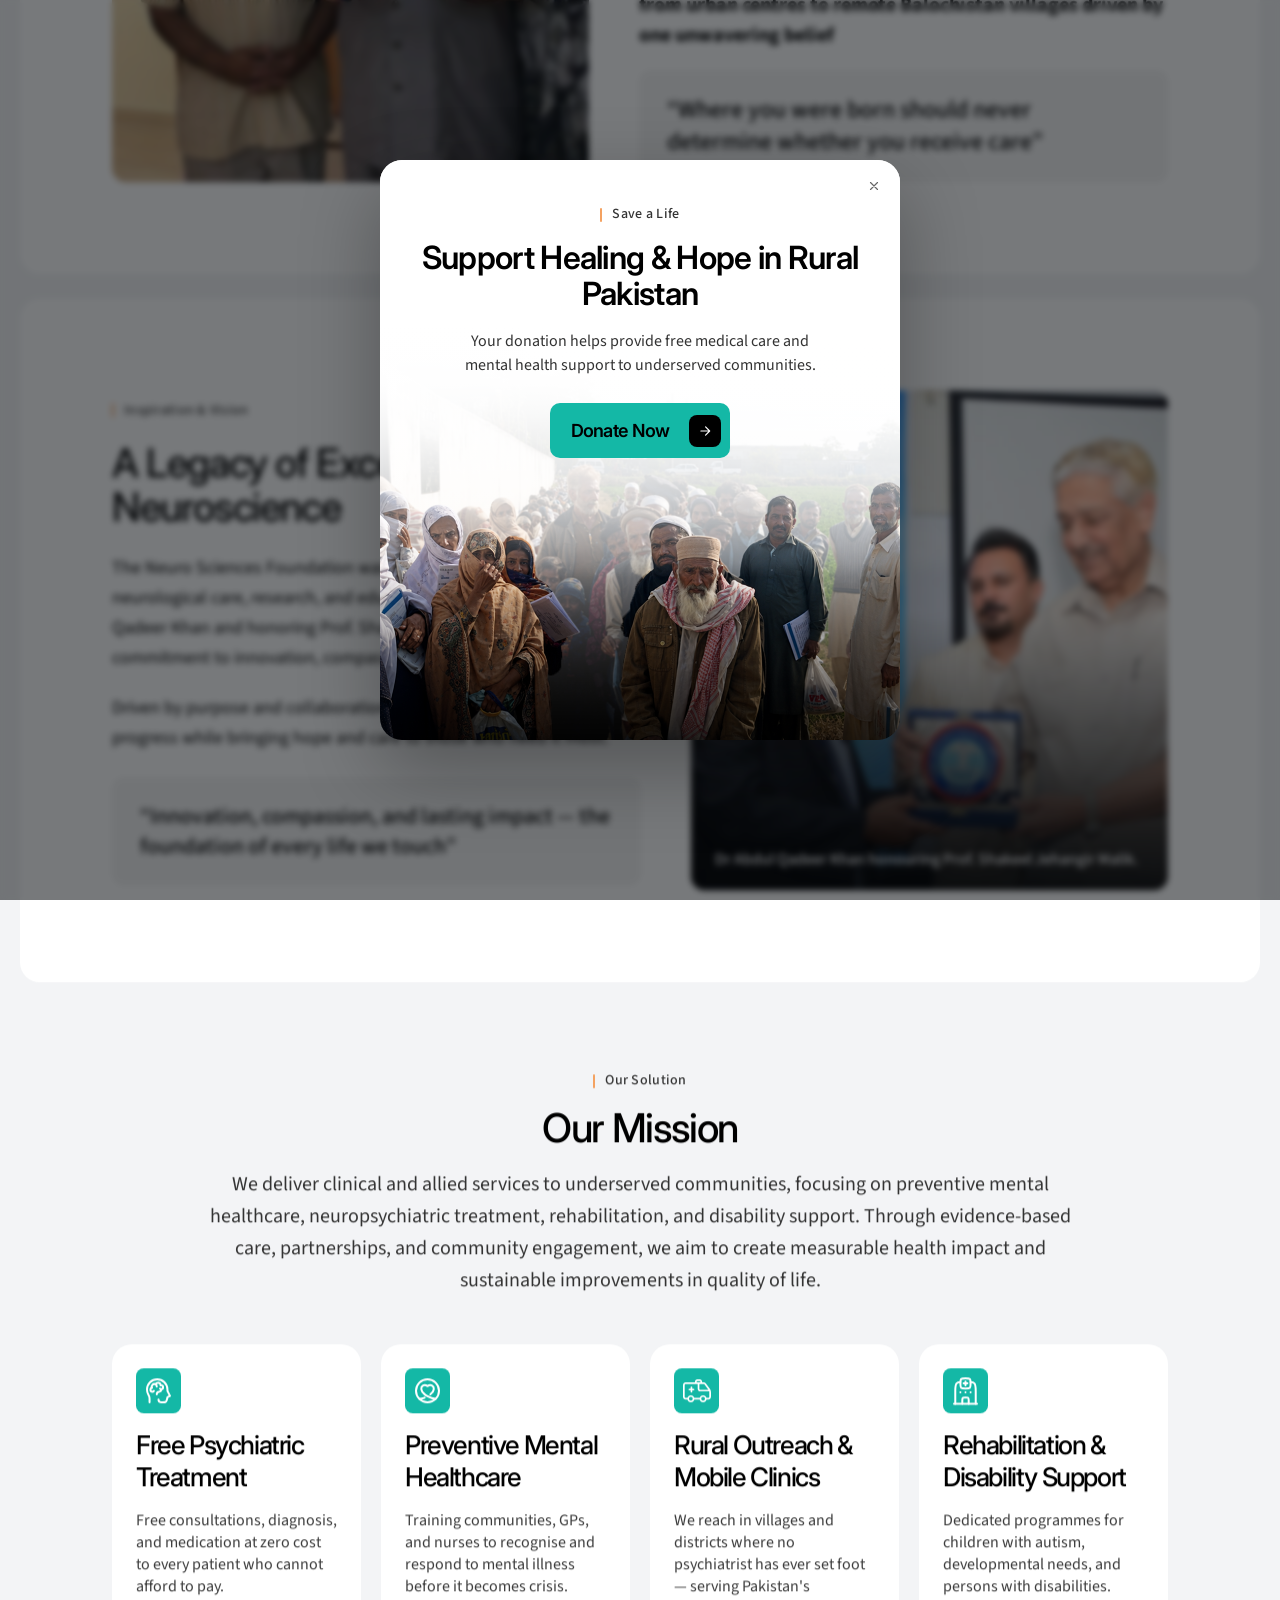
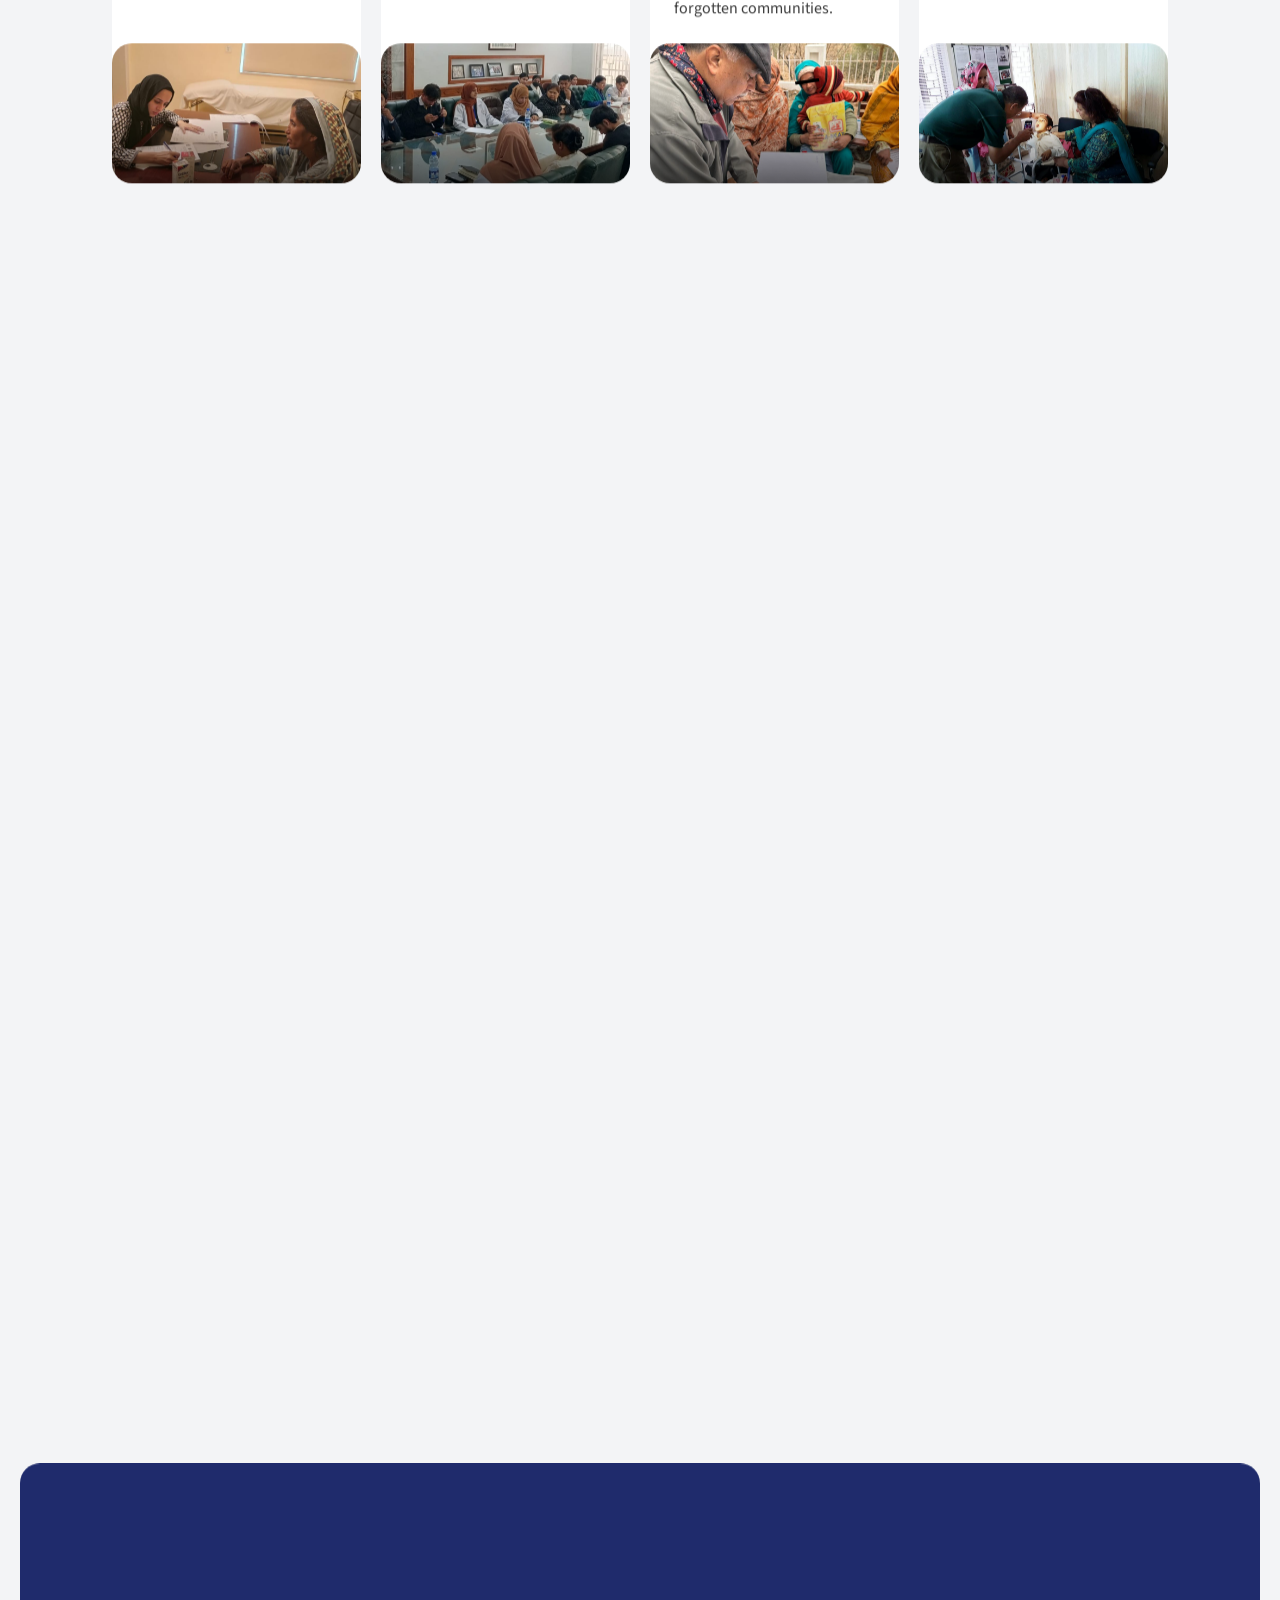
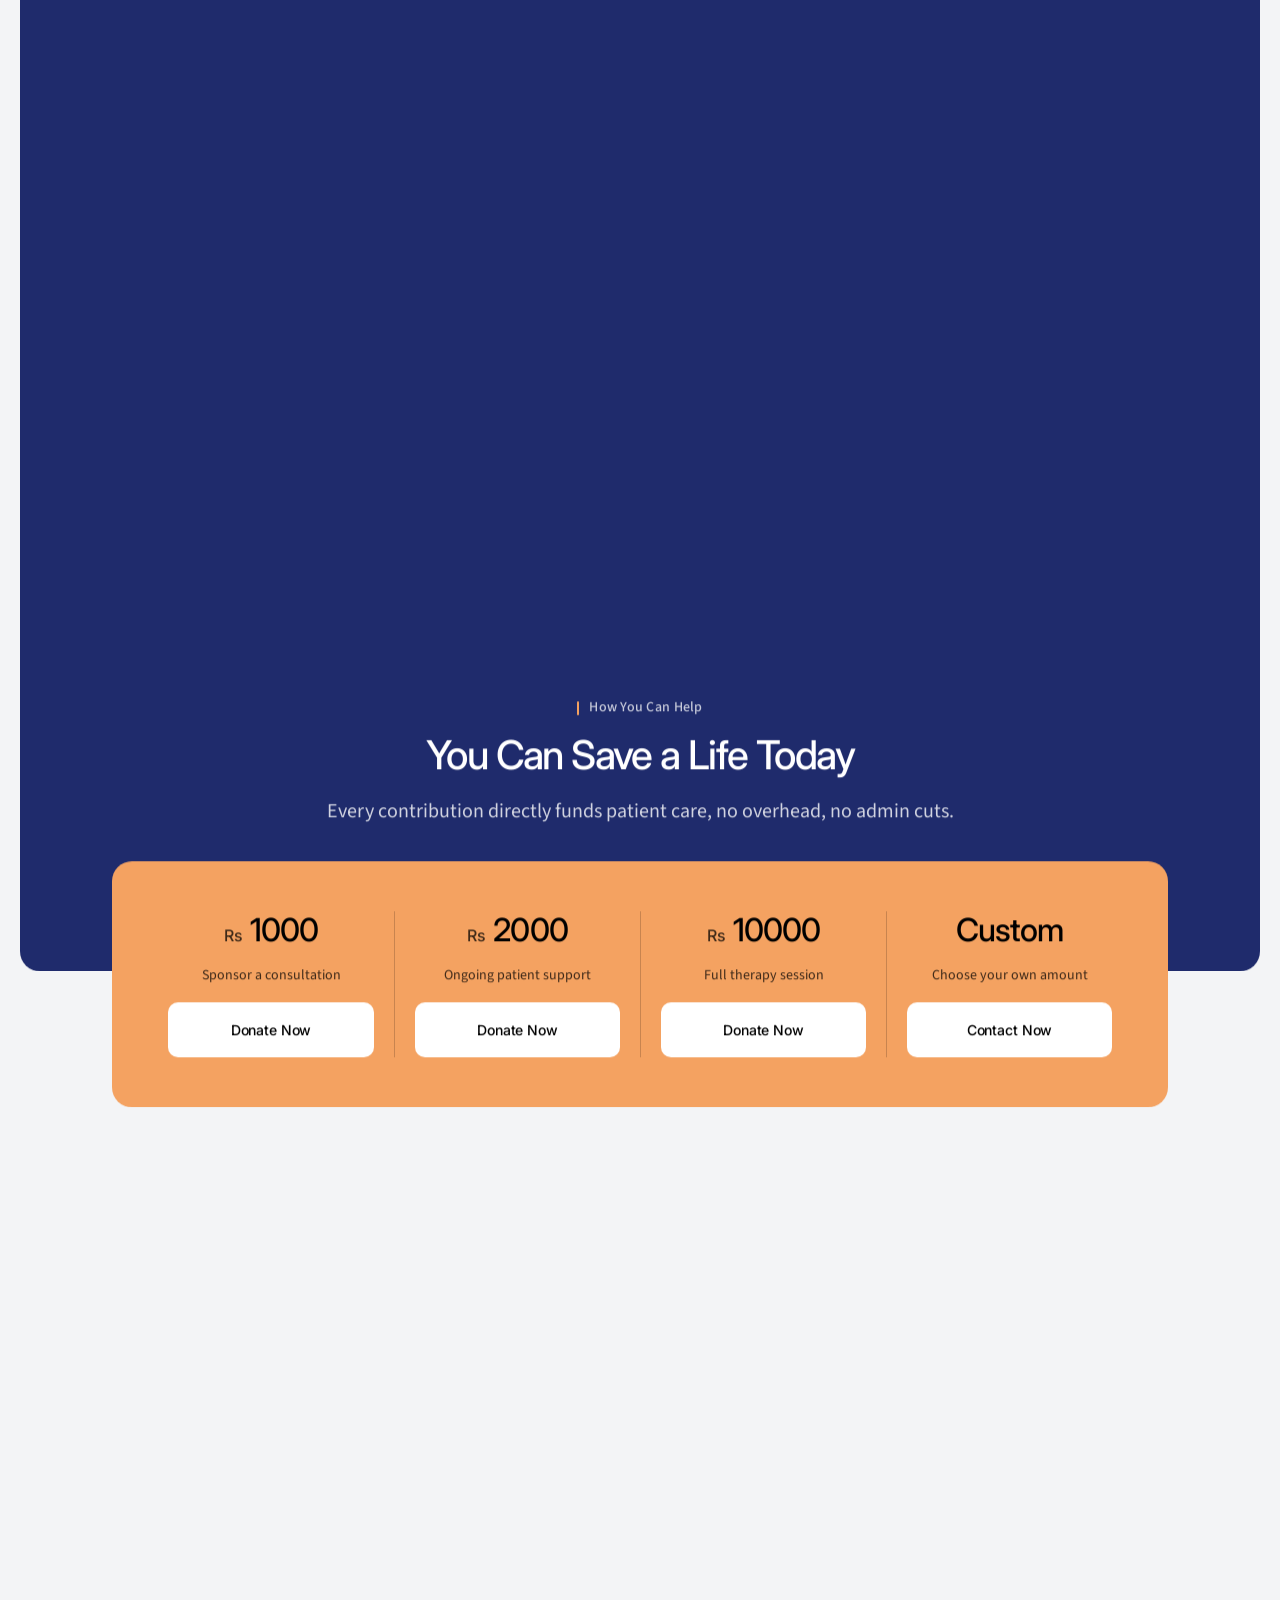
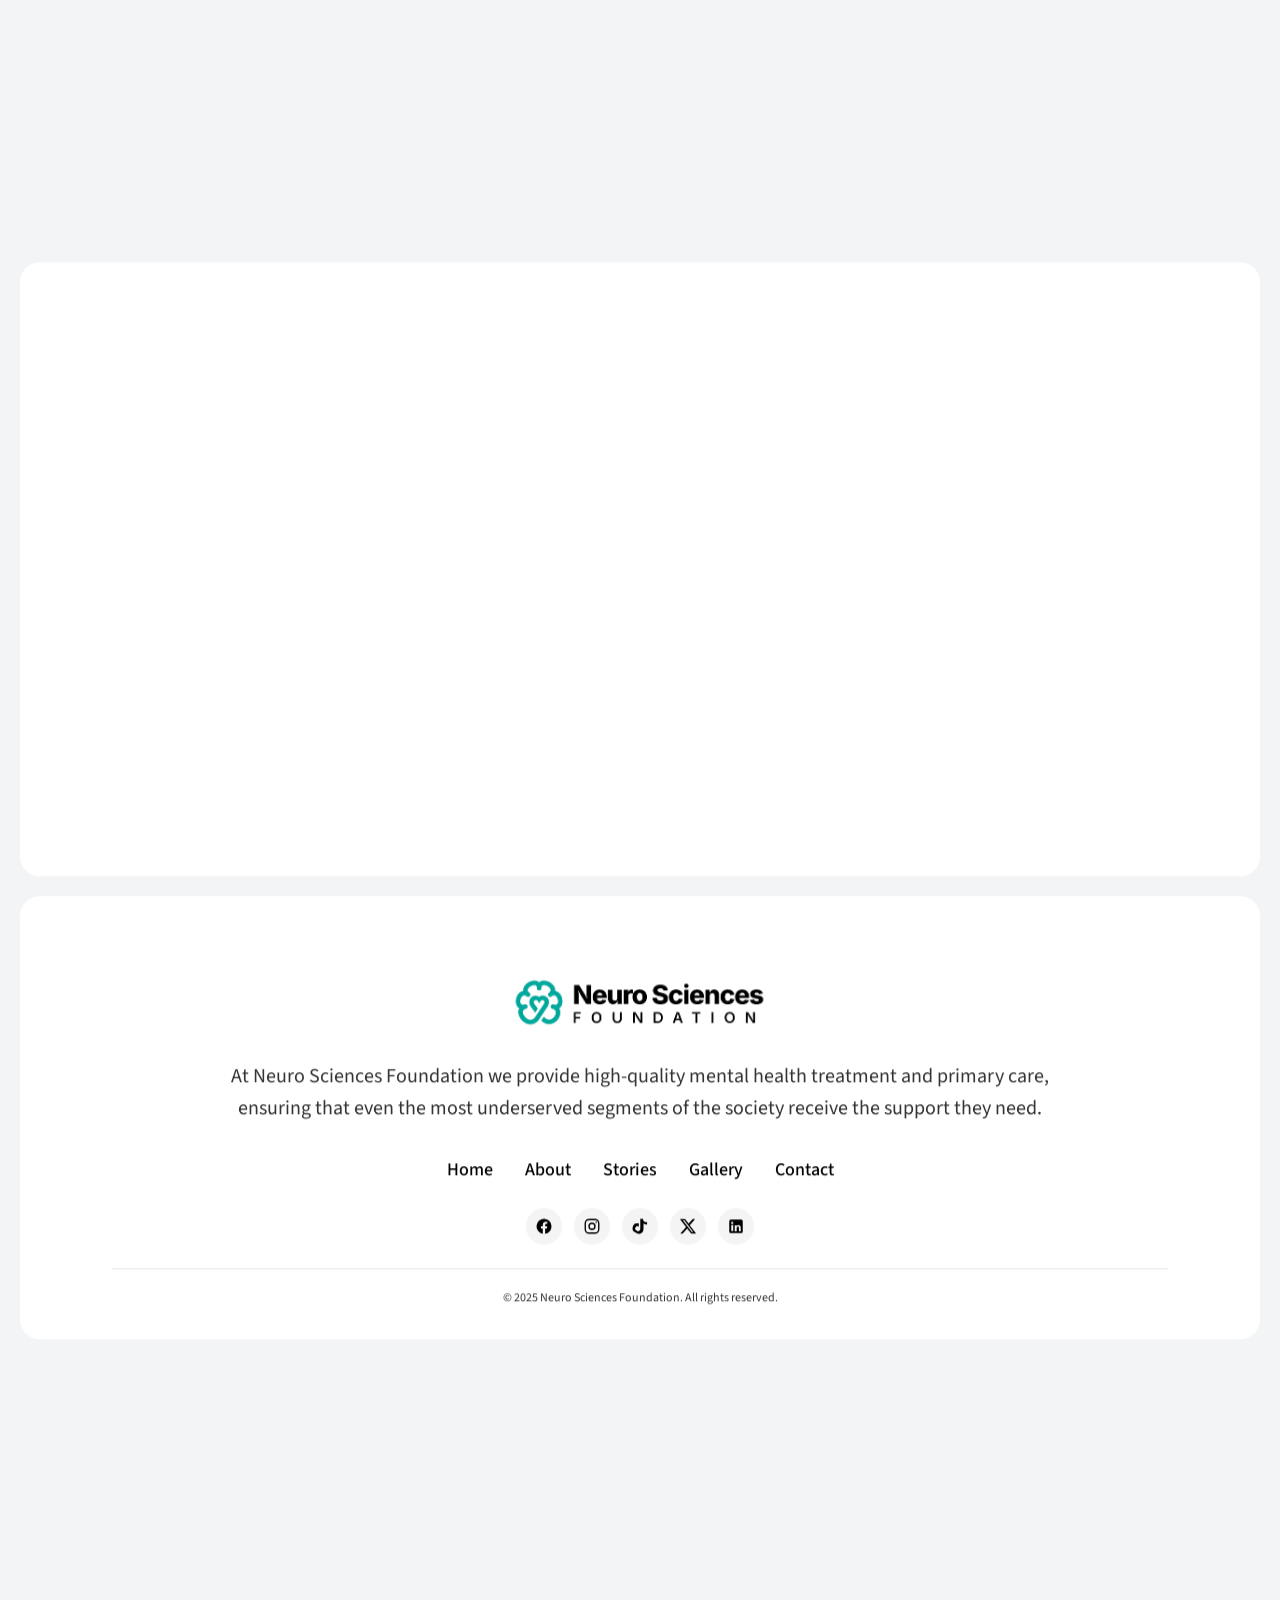
==== commit db9f3499: "Add gallery, stories listing, and story detail pages - New gallery.html with categorized image grids" ====
--- a/about.html
+++ b/about.html
@@ -23,6 +23,8 @@
       <symbol id="i-fb" viewBox="0 0 24 24"><path fill="currentColor" d="M22 12a10 10 0 1 0-11.6 9.9V14.9H7.9V12h2.5V9.8c0-2.5 1.5-3.9 3.8-3.9 1.1 0 2.2.2 2.2.2v2.5h-1.3c-1.2 0-1.6.8-1.6 1.6V12h2.8l-.5 2.9h-2.3v7A10 10 0 0 0 22 12z"/></symbol>
       <symbol id="i-ig" viewBox="0 0 24 24"><rect x="3" y="3" width="18" height="18" rx="5" fill="none" stroke="currentColor" stroke-width="1.8"/><circle cx="12" cy="12" r="4" fill="none" stroke="currentColor" stroke-width="1.8"/><circle cx="17.5" cy="6.5" r="1" fill="currentColor"/></symbol>
       <symbol id="i-li" viewBox="0 0 24 24"><path fill="currentColor" d="M19 3a2 2 0 0 1 2 2v14a2 2 0 0 1-2 2H5a2 2 0 0 1-2-2V5a2 2 0 0 1 2-2h14zM8.3 18.3v-8H5.7v8h2.6zM7 9.1a1.5 1.5 0 1 0 0-3 1.5 1.5 0 0 0 0 3zm11.3 9.2v-4.4c0-2.4-1.3-3.5-3-3.5a2.6 2.6 0 0 0-2.4 1.3v-1.1H10.3v8h2.6v-4.4c0-1.2.6-1.9 1.6-1.9.9 0 1.4.6 1.4 1.9v4.4h2.4z"/></symbol>
+      <symbol id="i-tiktok" viewBox="0 0 24 24"><path fill="currentColor" d="M19.59 6.69a4.83 4.83 0 0 1-3.77-4.25V2h-3.45v13.67a2.89 2.89 0 0 1-5.2 1.74 2.89 2.89 0 1 1 3.19-4.78V8.13a6.84 6.84 0 0 0-1-.07A6.34 6.34 0 0 0 5.8 20.1a6.34 6.34 0 0 0 10.86-4.43V8.27a8.16 8.16 0 0 0 4.77 1.52v-3.4a4.85 4.85 0 0 1-1.84-.1z"/></symbol>
+      <symbol id="i-x" viewBox="0 0 24 24"><path fill="currentColor" d="M18.244 2.25h3.308l-7.227 8.26 8.502 11.24H16.17l-5.214-6.817L4.99 21.75H1.68l7.73-8.835L1.254 2.25H8.08l4.713 6.231zm-1.161 17.52h1.833L7.084 4.126H5.117z"/></symbol>
     </defs>
   </svg>
 
@@ -40,10 +42,8 @@
           <ul>
             <li><a href="index.html">Home</a></li>
             <li><a href="about.html" class="is-active">About</a></li>
-            <li><a href="index.html#our-work">Our Work</a></li>
-            <li><a href="index.html#volunteer">Get Help</a></li>
-            <li><a href="index.html#volunteer">Volunteer</a></li>
-            <li><a href="index.html#stories">Stories</a></li>
+            <li><a href="stories.html">Stories</a></li>
+            <li><a href="gallery.html">Gallery</a></li>
             <li><a href="contact.html">Contact</a></li>
           </ul>
           <a href="donate.html" class="btn btn--donate main-nav__cta">
@@ -87,7 +87,7 @@
           <span class="stat__label">Patients Annually</span>
         </li>
         <li>
-          <span class="stat__num">25+</span>
+          <span class="stat__num">5+</span>
           <span class="stat__label">Clinics in Pakistan</span>
         </li>
         <li>
@@ -138,8 +138,8 @@
       </figure>
 
       <div class="our-story__content">
-        <p class="eyebrow">Leader in Mental Health Reform</p>
-        <h2 class="section__title">Our Story</h2>
+        <p class="eyebrow">Pakistan's Silent Crisis</p>
+        <h2 class="section__title">Mental Health Challenge</h2>
 
         <p>
           What began as a vision to bridge Pakistan's catastrophic mental health
@@ -272,8 +272,8 @@
       <ul class="different__list">
         <li class="different-card">
           <img class="different-card__icon" src="About%20us/icons/No%20Fees.%20Ever.svg" alt="">
-          <h3>No Fees. Ever</h3>
-          <p>Free consultations, therapy, and prescriptions for those who cannot afford care. No insurance. No delays for urgent support.</p>
+          <h3>Care Without Financial Barriers</h3>
+          <p>Consultations, therapy, and prescribed medication are provided at no cost to patients who cannot afford care &mdash; no insurance requirements, no referral hurdles, and no delays in accessing urgent support.</p>
         </li>
 
         <li class="different-card">
@@ -407,27 +407,39 @@
       <div class="recognition__grid">
         <div class="recognition__cell">
           <img src="Assets%20Home%20page/Logos/4bbd2309bbbcf45ccf6817f2429df7325cd9af97.png" alt="">
-          <span>WHO Pakistan</span>
+          <span>CUST</span>
         </div>
         <div class="recognition__cell">
           <img src="Assets%20Home%20page/Logos/e8cdad0d3205c7691a2219a1a144c51e6333b3e5.png" alt="">
-          <span>Aga Khan Health Services</span>
+          <span>FAST</span>
         </div>
         <div class="recognition__cell">
           <img src="Assets%20Home%20page/Logos/de83e1db7f75f3763e979f71ac07762174c66d8b.png" alt="">
-          <span>UNHCR</span>
+          <span>NUML</span>
         </div>
         <div class="recognition__cell">
           <img src="Assets%20Home%20page/Logos/9fa85a617d0b777555098cecb19c10d45feb4089.png" alt="">
-          <span>Punjab Govt Health Dept</span>
+          <span>Fauji Foundation Medical &amp; Nursing College</span>
         </div>
         <div class="recognition__cell">
           <img src="Assets%20Home%20page/Logos/4bbd2309bbbcf45ccf6817f2429df7325cd9af97.png" alt="">
-          <span>Punjab Mental Health Authority</span>
+          <span>Partnerships in International Medical Education (PRIME) UK</span>
+        </div>
+        <div class="recognition__cell">
+          <img src="Assets%20Home%20page/Logos/e8cdad0d3205c7691a2219a1a144c51e6333b3e5.png" alt="">
+          <span>University of Sussex</span>
+        </div>
+        <div class="recognition__cell">
+          <img src="Assets%20Home%20page/Logos/de83e1db7f75f3763e979f71ac07762174c66d8b.png" alt="">
+          <span>Innovative Development Strategies, Islamabad</span>
         </div>
         <div class="recognition__cell">
           <img src="Assets%20Home%20page/Logos/9fa85a617d0b777555098cecb19c10d45feb4089.png" alt="">
-          <span>Edhi Foundation</span>
+          <span>Government of Pakistan</span>
+        </div>
+        <div class="recognition__cell">
+          <img src="Assets%20Home%20page/Logos/4bbd2309bbbcf45ccf6817f2429df7325cd9af97.png" alt="">
+          <span>Ikonic</span>
         </div>
       </div>
 
@@ -516,23 +528,52 @@
       <nav class="footer-nav" aria-label="Footer">
         <ul>
           <li><a href="index.html">Home</a></li>
-          <li><a href="about.html">About Us</a></li>
-          <li><a href="index.html#our-work">Services</a></li>
-          <li><a href="index.html#stories">Our Story</a></li>
-          <li><a href="index.html#stories">Gallery</a></li>
+          <li><a href="about.html">About</a></li>
+          <li><a href="stories.html">Stories</a></li>
+          <li><a href="gallery.html">Gallery</a></li>
           <li><a href="contact.html">Contact</a></li>
         </ul>
       </nav>
 
       <ul class="socials" aria-label="Social media">
-        <li><a href="#" aria-label="Facebook"><svg><use href="#i-fb"/></svg></a></li>
-        <li><a href="#" aria-label="Instagram"><svg><use href="#i-ig"/></svg></a></li>
-        <li><a href="#" aria-label="LinkedIn"><svg><use href="#i-li"/></svg></a></li>
+        <li><a href="https://www.facebook.com/people/Neuro-Sciences-Foundation/61589567104282/" target="_blank" rel="noopener" aria-label="Facebook"><svg><use href="#i-fb"/></svg></a></li>
+        <li><a href="https://www.instagram.com/neuro_sciences_foundation" target="_blank" rel="noopener" aria-label="Instagram"><svg><use href="#i-ig"/></svg></a></li>
+        <li><a href="https://www.tiktok.com/@nsf_pakistan" target="_blank" rel="noopener" aria-label="TikTok"><svg><use href="#i-tiktok"/></svg></a></li>
+        <li><a href="https://x.com/nsf_pakistann?s=20" target="_blank" rel="noopener" aria-label="X (Twitter)"><svg><use href="#i-x"/></svg></a></li>
+        <li><a href="https://www.linkedin.com/company/121993945/" target="_blank" rel="noopener" aria-label="LinkedIn"><svg><use href="#i-li"/></svg></a></li>
       </ul>
 
       <p class="site-footer__copy">© 2025 Neuro Sciences Foundation. All rights reserved.</p>
     </div>
   </footer>
+
+  <!-- ============================================================
+       SCROLL-TRIGGERED DONATE POPUP (fires at ~20% page scroll)
+       ============================================================ -->
+  <div class="scroll-popup" id="scrollPopup" role="dialog" aria-modal="true" aria-labelledby="scrollPopupTitle" hidden>
+    <div class="scroll-popup__backdrop" data-spop-close></div>
+    <div class="scroll-popup__card" role="document">
+      <button class="scroll-popup__close" type="button" aria-label="Close" data-spop-close>
+        <svg viewBox="0 0 24 24" aria-hidden="true">
+          <path fill="none" stroke="currentColor" stroke-width="2" stroke-linecap="round" d="M6 6l12 12M18 6L6 18"/>
+        </svg>
+      </button>
+      <div class="scroll-popup__body">
+        <p class="eyebrow">Save a Life</p>
+        <h3 class="scroll-popup__title" id="scrollPopupTitle">Support Healing &amp; Hope in Rural Pakistan</h3>
+        <p class="scroll-popup__lead">
+          Your donation helps provide free medical care and mental health support to underserved communities.
+        </p>
+        <a href="donate.html" class="btn btn--teal btn--lg scroll-popup__cta">
+          Donate Now
+          <svg class="btn__icon"><use href="#i-arrow"/></svg>
+        </a>
+      </div>
+      <div class="scroll-popup__media">
+        <img src="POpup%20image.png" alt="Community in rural Pakistan">
+      </div>
+    </div>
+  </div>
 
   <script>
     /* ---------- Hamburger ---------- */
@@ -541,6 +582,39 @@
       this.setAttribute('aria-expanded', String(!open));
       document.querySelector('.main-nav').classList.toggle('is-open');
     });
+
+    /* ---------- Scroll-triggered donate popup (≥20% page scroll) ---------- */
+    (function () {
+      const popup = document.getElementById('scrollPopup');
+      if (!popup) return;
+      const closers = popup.querySelectorAll('[data-spop-close]');
+      let shown = false;
+      let dismissed = false;
+      function show() {
+        if (shown || dismissed) return;
+        shown = true;
+        popup.hidden = false;
+        requestAnimationFrame(() => popup.classList.add('is-open'));
+      }
+      function hide() {
+        dismissed = true;
+        popup.classList.remove('is-open');
+        setTimeout(() => { popup.hidden = true; }, 260);
+      }
+      closers.forEach((b) => b.addEventListener('click', hide));
+      document.addEventListener('keydown', (e) => {
+        if (e.key === 'Escape' && !popup.hidden) hide();
+      });
+      function check() {
+        if (shown || dismissed) return;
+        const max = Math.max(1, document.documentElement.scrollHeight - window.innerHeight);
+        const pct = window.scrollY / max;
+        if (pct >= 0.20) show();
+      }
+      window.addEventListener('scroll', check, { passive: true });
+      window.addEventListener('resize', check);
+      check();
+    })();
 
     /* ---------- Hero stats count-up ---------- */
     (function () {
@@ -685,10 +759,20 @@
 
       const scrollContent = document.createElement('div');
       scrollContent.className = 'scroll-content';
-      while (document.body.firstChild) {
-        scrollContent.appendChild(document.body.firstChild);
-      }
+      // Pin fixed-position overlays to <body> so they don't inherit the
+      // wrapper's transform (which would break `position: fixed`).
+      const PIN_OUT = ['#scrollPopup'];
+      const pinned = [];
+      PIN_OUT.forEach((sel) => {
+        const el = document.querySelector(sel);
+        if (el) pinned.push(el);
+      });
+      Array.from(document.body.childNodes).forEach((node) => {
+        if (pinned.includes(node)) return;
+        scrollContent.appendChild(node);
+      });
       document.body.appendChild(scrollContent);
+      pinned.forEach((el) => document.body.appendChild(el));
 
       const startY = window.scrollY;
       let target = startY;
--- a/styles.css
+++ b/styles.css
@@ -448,18 +448,18 @@
   margin: 20px 20px 0;
   border-radius: 20px;
   overflow: hidden;
-  padding: 130px 0 80px;
+  padding: 130px 0 110px;
   color: #fff;
   text-align: center;
   background-color: #000;
   background-image:
     linear-gradient(180deg,
-      rgba(0,0,0,1)    0%,
-      rgba(0,0,0,0.85) 8%,
-      rgba(0,0,0,0.45) 22%,
-      rgba(0,0,0,0.15) 40%,
-      rgba(0,0,0,0.30) 75%,
-      rgba(0,0,0,0.75) 100%),
+      rgba(0,0,0,0.75) 0%,
+      rgba(0,0,0,0.55) 10%,
+      rgba(0,0,0,0.20) 28%,
+      rgba(0,0,0,0.05) 50%,
+      rgba(0,0,0,0.15) 78%,
+      rgba(0,0,0,0.55) 100%),
     url("Assets Home page/Hero Section Image 2.jpg");
   background-size: cover, cover;
   background-position: center, center top;
@@ -937,16 +937,23 @@
    STORIES
    ===================================================== */
 .stories { background: transparent; }
+
+/* Stories listing page: section sits in a white rounded card inset 20px. */
+.page-stories .stories.section {
+  background: #fff;
+  margin: 20px;
+  border-radius: 20px;
+}
 .stories__grid {
   display: grid;
-  grid-template-columns: 1fr 1fr 0.75fr;
+  grid-template-columns: 1fr 1fr 1fr;
   gap: var(--sp-5);
   align-items: stretch;
 }
 .story-card {
   background: #F3F4F6;
   border-radius: 20px;
-  padding: 13px;
+  padding: 13px 13px 26px;
   display: flex;
   flex-direction: column;
   gap: var(--sp-4);
@@ -965,7 +972,9 @@
 .story-card__after {
   position: relative;
   margin: 0;
-  aspect-ratio: 4 / 5;
+  width: 187px;
+  height: 192px;
+  max-width: 100%;
   border-radius: 12px;
   overflow: hidden;
 }
@@ -1042,6 +1051,37 @@
   font-size: 16px;
   color: var(--c-muted);
   line-height: 1.55;
+}
+.story-card__link {
+  margin-top: auto;
+  align-self: flex-start;
+  display: inline-flex;
+  align-items: center;
+  gap: 6px;
+  padding: 0;
+  background: transparent;
+  border: 0;
+  color: var(--c-dark);
+  font-family: 'Inter', sans-serif;
+  font-size: 13px;
+  font-weight: 600;
+  letter-spacing: 0.01em;
+  text-decoration: none;
+  transition: color .15s ease, gap .15s ease;
+}
+.story-card__link:hover {
+  color: var(--c-teal-dark);
+  gap: 10px;
+}
+.story-card__link-icon {
+  width: 12px;
+  height: 12px;
+  display: inline-block;
+}
+.stories__cta {
+  display: flex;
+  justify-content: center;
+  margin-top: var(--sp-7);
 }
 
 .story-card--cta {
@@ -1348,6 +1388,167 @@
   margin: 20px;
   border-radius: 20px;
   overflow: hidden;
+}
+/* Inside the shared white card, set rhythm between
+   The Burden → Awareness → Join Us. */
+.training-volunteer .burden,
+.training-volunteer .training,
+.training-volunteer .volunteer { padding: var(--sp-11) 0; }
+.training-volunteer .burden { padding-top: var(--sp-12); }
+.training-volunteer .volunteer { padding-bottom: var(--sp-12); }
+
+/* =====================================================
+   NEWS TICKER — centered tab + marquee strip below hero
+   ===================================================== */
+.news-ticker-wrap {
+  margin: 0 20px;
+  transform: translateY(-58px);
+  margin-bottom: -58px;
+  position: relative;
+  z-index: 4;
+  display: flex;
+  flex-direction: column;
+  align-items: center;
+}
+.news-ticker__tab {
+  display: inline-flex;
+  align-items: center;
+  justify-content: center;
+  background: var(--c-dark);
+  color: var(--c-orange);
+  font-family: 'Inter', sans-serif;
+  font-size: 13px;
+  font-weight: 700;
+  letter-spacing: 0.06em;
+  text-transform: uppercase;
+  padding: 9px 22px;
+  border-radius: 10px 10px 0 0;
+}
+.news-ticker {
+  width: 100%;
+  background: var(--c-dark);
+  color: #fff;
+  border-radius: 0 0 20px 20px;
+  overflow: hidden;
+  box-shadow: 0 12px 30px rgba(0,0,0,0.18);
+}
+.news-ticker__viewport {
+  overflow: hidden;
+  position: relative;
+  -webkit-mask-image: linear-gradient(90deg, transparent 0, #000 30px, #000 calc(100% - 30px), transparent 100%);
+          mask-image: linear-gradient(90deg, transparent 0, #000 30px, #000 calc(100% - 30px), transparent 100%);
+}
+.news-ticker__track {
+  display: flex;
+  gap: 40px;
+  width: max-content;
+  padding: 14px 30px;
+  cursor: grab;
+  user-select: none;
+  -webkit-user-select: none;
+  will-change: transform;
+}
+.news-ticker__track.is-dragging { cursor: grabbing; }
+.news-ticker__track img,
+.news-ticker__track a { -webkit-user-drag: none; }
+.news-ticker__item {
+  font-family: 'Source Sans 3', sans-serif;
+  font-size: 14px;
+  font-weight: 500;
+  color: #fff;
+  white-space: nowrap;
+  letter-spacing: 0.01em;
+}
+.news-ticker__dot {
+  color: var(--c-orange);
+  font-size: 18px;
+  margin-right: 10px;
+  vertical-align: middle;
+}
+@media (max-width: 767px) {
+  .news-ticker-wrap { margin: 0 12px; transform: translateY(-50px); margin-bottom: -50px; }
+  .news-ticker { border-radius: 0 0 16px 16px; }
+  .news-ticker__tab { font-size: 11px; padding: 7px 16px; border-radius: 8px 8px 0 0; }
+  .news-ticker__item { font-size: 13px; }
+  .news-ticker__track { gap: 28px; padding: 12px 20px; }
+}
+
+/* =====================================================
+   THE BURDEN — left heading + right body + scrolling image strip
+   ===================================================== */
+.burden__inner {
+  display: grid;
+  grid-template-columns: 1fr 1fr;
+  gap: var(--sp-8);
+  align-items: center;
+}
+.burden__head { display: flex; flex-direction: column; gap: var(--sp-3); }
+.burden__head .eyebrow { margin: 0; }
+.burden__title {
+  font-family: 'Inter', sans-serif;
+  font-size: 40px;
+  line-height: 1.1;
+  letter-spacing: -1.4px;
+  color: var(--c-dark);
+  margin: 0;
+}
+.burden__cta-wrap {
+  display: flex;
+  justify-content: center;
+  margin-top: var(--sp-7);
+}
+.burden__lead {
+  font-family: 'Source Sans 3', sans-serif;
+  font-size: 20px;
+  line-height: 30px;
+  color: var(--c-muted);
+  margin: 0;
+}
+@media (max-width: 1023px) {
+  .burden__inner { grid-template-columns: 1fr; gap: var(--sp-5); }
+  .burden__lead { font-size: 18px; line-height: 28px; }
+}
+@media (max-width: 767px) {
+  .burden__title { font-size: 32px; letter-spacing: -1px; }
+  .burden__lead { font-size: 16px; line-height: 26px; }
+}
+.burden__strip {
+  margin-top: var(--sp-8);
+  overflow: hidden;
+  -webkit-mask-image: linear-gradient(90deg, transparent 0, #000 80px, #000 calc(100% - 80px), transparent 100%);
+          mask-image: linear-gradient(90deg, transparent 0, #000 80px, #000 calc(100% - 80px), transparent 100%);
+}
+.burden__track {
+  display: flex;
+  gap: 18px;
+  width: max-content;
+  animation: burden-scroll 50s linear infinite;
+}
+.burden__track img {
+  width: 320px;
+  height: 220px;
+  object-fit: cover;
+  border-radius: 14px;
+  flex-shrink: 0;
+  display: block;
+}
+@keyframes burden-scroll {
+  from { transform: translateX(0); }
+  to   { transform: translateX(-50%); }
+}
+@media (prefers-reduced-motion: reduce) {
+  .burden__track { animation: none; }
+}
+@media (max-width: 1023px) {
+  .burden__track img { width: 260px; height: 180px; }
+}
+@media (max-width: 767px) {
+  .training-volunteer .burden,
+  .training-volunteer .training,
+  .training-volunteer .volunteer { padding: var(--sp-9) 0; }
+  .burden__strip { margin-top: var(--sp-6); }
+  .burden__track { gap: 12px; animation-duration: 35s; }
+  .burden__track img { width: 200px; height: 140px; border-radius: 12px; }
 }
 
 /* =====================================================
@@ -1869,7 +2070,7 @@
   .logo__img { height: 52px; width: auto; max-width: 60vw; object-fit: contain; }
   .btn--donate   { padding: 0 56px 0 20px; font-size: 14px; }
 
-  .hero { margin: 12px 12px 0; border-radius: 16px; padding: 110px 0 50px; }
+  .hero { margin: 12px 12px 0; border-radius: 16px; padding: 110px 0 80px; }
   .hero__title { font-size: 26px; line-height: 1.25; }
   .hero__lead  { font-size: 13px; }
   .hero__stats {
@@ -2034,12 +2235,12 @@
   color: #fff;
   background:
     linear-gradient(180deg,
-      rgba(0,0,0,1)    0%,
-      rgba(0,0,0,0.85) 8%,
-      rgba(0,0,0,0.55) 22%,
-      rgba(0,0,0,0.30) 40%,
-      rgba(0,0,0,0.45) 75%,
-      rgba(0,0,0,0.78) 100%),
+      rgba(0,0,0,0.75) 0%,
+      rgba(0,0,0,0.55) 10%,
+      rgba(0,0,0,0.25) 28%,
+      rgba(0,0,0,0.10) 50%,
+      rgba(0,0,0,0.20) 78%,
+      rgba(0,0,0,0.55) 100%),
     url('About%20us/Hero%20Section.jpg') center / cover no-repeat,
     #0b0b0b;
   /* Center the title + lead + stats vertically inside the min-height. */
@@ -2745,12 +2946,12 @@
   color: #fff;
   background:
     linear-gradient(180deg,
-      rgba(0,0,0,1)    0%,
-      rgba(0,0,0,0.85) 8%,
-      rgba(0,0,0,0.55) 22%,
-      rgba(0,0,0,0.30) 40%,
-      rgba(0,0,0,0.45) 75%,
-      rgba(0,0,0,0.78) 100%),
+      rgba(0,0,0,0.75) 0%,
+      rgba(0,0,0,0.55) 10%,
+      rgba(0,0,0,0.25) 28%,
+      rgba(0,0,0,0.10) 50%,
+      rgba(0,0,0,0.20) 78%,
+      rgba(0,0,0,0.55) 100%),
     url('Assets%20Home%20page/Hero%20Section%20Image%202.jpg') center / cover no-repeat,
     #0b0b0b;
   display: flex;
@@ -3014,9 +3215,10 @@
   margin: 20px 20px 0;
   border-radius: 20px;
   overflow: hidden;
-  /* Bottom padding matches the inter-image gap on the carousel so the
-     spacing below the carousel reads the same as between the photos. */
-  padding: 130px 0 14px;
+  /* Top/bottom padding differ by ~92px (the navbar's height) so the
+     flex-centered content sits visually centered between the navbar and
+     the marquee strip below the hero. */
+  padding: 120px 0 28px;
   min-height: 720px;
   background: #1E3A8A;
   color: #fff;
@@ -3120,7 +3322,7 @@
   position: relative;
   background: #F3F4F6;
   border-radius: 16px;
-  padding: 28px 28px 22px;
+  padding: 24px 26px 22px;
   display: flex;
   flex-direction: column;
   overflow: hidden;
@@ -3168,7 +3370,7 @@
   color: var(--c-dark);
 }
 .clinic-card__addr {
-  margin: 0 0 var(--sp-4);
+  margin: 0 0 var(--sp-5);
   font-family: 'Source Sans 3', sans-serif;
   font-size: 14px;
   line-height: 22px;
@@ -3351,6 +3553,99 @@
 }
 
 /* =====================================================
+   SOCIAL MEDIA POSTS — 4-up carousel with arrows + pager
+   ===================================================== */
+.social-posts { padding: var(--sp-10) 0; }
+.social-posts__head {
+  display: flex;
+  align-items: flex-end;
+  justify-content: space-between;
+  gap: var(--sp-5);
+  margin-bottom: var(--sp-7);
+}
+.social-posts__head .eyebrow { margin: 0 0 var(--sp-3); }
+.social-posts__head .section__title { margin: 0; }
+.social-posts__nav {
+  display: inline-flex;
+  align-items: center;
+  gap: 14px;
+  flex-shrink: 0;
+}
+.social-posts__btn {
+  width: 44px;
+  height: 44px;
+  border-radius: 50%;
+  border: 1px solid rgba(0,0,0,0.12);
+  background: #fff;
+  color: var(--c-dark);
+  display: inline-flex;
+  align-items: center;
+  justify-content: center;
+  cursor: pointer;
+  transition: background .15s ease, color .15s ease, border-color .15s ease;
+}
+.social-posts__btn:hover:not(:disabled) {
+  background: var(--c-teal);
+  border-color: var(--c-teal);
+  color: #fff;
+}
+.social-posts__btn:disabled { opacity: 0.4; cursor: not-allowed; }
+.social-posts__btn svg { width: 18px; height: 18px; }
+.social-posts__pager {
+  font-family: 'Inter', sans-serif;
+  font-size: 14px;
+  font-weight: 600;
+  color: var(--c-dark);
+  letter-spacing: 0.02em;
+  min-width: 44px;
+  text-align: center;
+}
+.social-posts__viewport { overflow: hidden; }
+.social-posts__track {
+  display: grid;
+  grid-auto-flow: column;
+  grid-auto-columns: calc((100% - 3 * var(--sp-4)) / 4);
+  gap: var(--sp-4);
+  transition: transform .4s ease;
+}
+.social-post {
+  display: flex;
+  flex-direction: column;
+  gap: 12px;
+  border-radius: 16px;
+  background: transparent;
+  text-decoration: none;
+  color: var(--c-dark);
+  transition: transform .2s ease;
+}
+.social-post:hover { transform: translateY(-3px); }
+.social-post__media {
+  display: block;
+  border-radius: 16px;
+  overflow: hidden;
+  background: var(--c-bg);
+  aspect-ratio: 1 / 1;
+}
+.social-post__media img { width: 100%; height: 100%; object-fit: cover; display: block; }
+.social-post__caption {
+  display: block;
+  font-family: 'Source Sans 3', sans-serif;
+  font-size: 14px;
+  line-height: 20px;
+  color: var(--c-muted);
+  padding: 0 4px;
+}
+
+@media (max-width: 1023px) {
+  .social-posts__track { grid-auto-columns: calc((100% - var(--sp-4)) / 2); }
+}
+@media (max-width: 767px) {
+  .social-posts { padding: var(--sp-9) 0; }
+  .social-posts__head { flex-direction: column; align-items: flex-start; }
+  .social-posts__track { grid-auto-columns: 80%; }
+}
+
+/* =====================================================
    DONATE MODAL (opens from hero CTA)
    ===================================================== */
 .donate-modal {
@@ -3723,3 +4018,594 @@
   .speak-grid { grid-template-columns: 1fr; }
   .help-form__radios { flex-direction: column; }
 }
+
+/* =====================================================
+   SCROLL-TRIGGERED DONATE POPUP (home page)
+   ===================================================== */
+.scroll-popup {
+  position: fixed;
+  inset: 0;
+  z-index: 1050;
+  display: flex;
+  align-items: center;
+  justify-content: center;
+  padding: 20px;
+}
+.scroll-popup[hidden] { display: none; }
+.scroll-popup__backdrop {
+  position: absolute;
+  inset: 0;
+  background: rgba(8, 12, 16, 0.55);
+  backdrop-filter: blur(3px);
+  -webkit-backdrop-filter: blur(3px);
+  opacity: 0;
+  transition: opacity .25s ease;
+}
+.scroll-popup__card {
+  position: relative;
+  width: 100%;
+  max-width: 520px;
+  max-height: calc(100vh - 40px);
+  overflow: hidden;
+  background-color: #fff;
+  background-image: url('POpup%20image.png');
+  background-size: cover;
+  background-position: center bottom;
+  background-repeat: no-repeat;
+  border-radius: 22px;
+  box-shadow: 0 30px 80px rgba(0,0,0,0.30);
+  transform: translateY(20px) scale(0.97);
+  opacity: 0;
+  transition: opacity .28s ease, transform .28s ease;
+  min-height: 580px;
+}
+.scroll-popup__card::before {
+  content: '';
+  position: absolute;
+  inset: 0;
+  background: linear-gradient(180deg,
+    rgba(255,255,255,1) 0%,
+    rgba(255,255,255,0.96) 38%,
+    rgba(255,255,255,0.55) 55%,
+    rgba(255,255,255,0) 72%);
+  pointer-events: none;
+  z-index: 1;
+}
+.scroll-popup.is-open .scroll-popup__backdrop { opacity: 1; }
+.scroll-popup.is-open .scroll-popup__card {
+  opacity: 1;
+  transform: translateY(0) scale(1);
+}
+.scroll-popup__close {
+  position: absolute;
+  top: 10px;
+  right: 10px;
+  z-index: 3;
+  width: 32px;
+  height: 32px;
+  border-radius: 50%;
+  border: 0;
+  background: rgba(255,255,255,0.85);
+  color: var(--c-dark);
+  display: inline-flex;
+  align-items: center;
+  justify-content: center;
+  cursor: pointer;
+  opacity: 0.6;
+  transition: background .15s ease, opacity .15s ease;
+}
+.scroll-popup__close:hover { background: #fff; opacity: 1; }
+.scroll-popup__close svg { width: 14px; height: 14px; }
+.scroll-popup__body {
+  position: relative;
+  z-index: 2;
+  padding: 44px 36px 48px;
+  text-align: center;
+}
+.scroll-popup__body .eyebrow {
+  justify-content: center;
+  margin: 0 0 14px;
+}
+.scroll-popup__title {
+  font-family: 'Inter', sans-serif;
+  font-size: 32px;
+  line-height: 1.15;
+  letter-spacing: -0.7px;
+  font-weight: 600;
+  color: var(--c-dark);
+  margin: 0 0 16px;
+}
+.scroll-popup__lead {
+  font-family: 'Source Sans 3', sans-serif;
+  font-size: 16px;
+  line-height: 24px;
+  color: var(--c-muted);
+  margin: 0 0 26px;
+  max-width: 380px;
+  margin-left: auto;
+  margin-right: auto;
+}
+.scroll-popup__cta {
+  width: auto;
+  display: inline-flex;
+  justify-content: center;
+  position: relative;
+  z-index: 2;
+}
+.scroll-popup__media { display: none; }
+
+@media (max-width: 480px) {
+  .scroll-popup__card { max-width: 100%; border-radius: 16px; min-height: 500px; }
+  .scroll-popup__title { font-size: 24px; }
+  .scroll-popup__body { padding: 32px 22px 36px; }
+}
+
+/* =====================================================
+   GALLERY PAGE
+   ===================================================== */
+.hero--gallery {
+  position: relative;
+  isolation: isolate;
+  margin: 20px 20px 0;
+  border-radius: 20px;
+  overflow: hidden;
+  padding: 160px 0 130px;
+  min-height: 720px;
+  color: #fff;
+  background: #0b0b0b;
+  display: flex;
+  flex-direction: column;
+  justify-content: center;
+}
+.hero--gallery::before {
+  content: '';
+  position: absolute;
+  inset: 0;
+  z-index: 0;
+  background: url('Gallery%20page/magnific_create-a-highly-realistic_43LxGtt9Aa.png') center / cover no-repeat;
+  filter: grayscale(100%);
+}
+.hero--gallery::after {
+  content: '';
+  position: absolute;
+  inset: 0;
+  z-index: 1;
+  pointer-events: none;
+  background:
+    radial-gradient(ellipse 75% 70% at 50% 58%,
+      rgba(0,0,0,0.75) 0%,
+      rgba(0,0,0,0.55) 45%,
+      rgba(0,0,0,0.20) 80%),
+    linear-gradient(180deg,
+      rgba(0,0,0,0.75) 0%,
+      rgba(0,0,0,0.55) 25%,
+      rgba(0,0,0,0.45) 50%,
+      rgba(0,0,0,0.55) 75%,
+      rgba(0,0,0,0.75) 100%);
+}
+.hero--gallery > .container { position: relative; z-index: 2; }
+.hero-gallery__inner { z-index: auto; }
+.hero-gallery__title,
+.hero-gallery__lead,
+.hero-gallery__eyebrow { text-shadow: 0 2px 18px rgba(0,0,0,0.45); }
+.hero-gallery__inner {
+  position: relative;
+  z-index: 1;
+  text-align: center;
+  max-width: 760px;
+}
+.hero-gallery__title {
+  font-family: 'Inter', sans-serif;
+  font-size: clamp(28px, 4vw, 46px);
+  line-height: 1.18;
+  letter-spacing: -0.5px;
+  font-weight: 500;
+  max-width: 800px;
+  margin: 0 auto var(--sp-4);
+}
+.gallery-word {
+  display: inline-block;
+  opacity: 0;
+  transform: translateY(22px);
+  filter: blur(6px);
+  animation: gallery-word-reveal 0.85s cubic-bezier(0.2, 0.7, 0.2, 1) forwards;
+  animation-delay: var(--word-delay, 0s);
+}
+@keyframes gallery-word-reveal {
+  to { opacity: 1; transform: translateY(0); filter: blur(0); }
+}
+.hero-gallery__lead {
+  opacity: 0;
+  animation: hero-fade-in 0.8s ease-out forwards;
+  animation-delay: var(--lead-delay, 0.9s);
+}
+@media (prefers-reduced-motion: reduce) {
+  .gallery-word,
+  .hero-gallery__lead {
+    opacity: 1;
+    animation: none;
+    transform: none;
+    filter: none;
+  }
+}
+.hero-gallery__lead {
+  font-family: 'Source Sans 3', sans-serif;
+  font-size: 20px;
+  line-height: 30px;
+  color: rgba(255,255,255,0.85);
+  margin: 0 auto;
+  max-width: 620px;
+}
+.hero-gallery__sub {
+  font-family: 'Source Sans 3', sans-serif;
+  font-size: 22px;
+  font-weight: 500;
+  color: var(--c-orange);
+  margin: var(--sp-5) auto 0;
+  text-shadow: 0 2px 18px rgba(0,0,0,0.45);
+}
+
+/* Orange highlight line under the lead — mirrors .hero__sub on the
+   homepage (24px / --c-orange). */
+.hero-gallery__sub {
+  font-size: 24px;
+  color: var(--c-orange);
+  margin: var(--sp-4) auto 0;
+  text-shadow: 0 2px 18px rgba(0,0,0,0.45);
+  opacity: 0;
+  animation: hero-fade-in 0.8s ease-out forwards;
+  animation-delay: var(--sub-delay, 1.1s);
+}
+@media (prefers-reduced-motion: reduce) {
+  .hero-gallery__sub { opacity: 1; animation: none; }
+}
+
+.gallery-category { padding: var(--sp-10) 0; }
+.gallery-category--alt { background: var(--c-bg); }
+.gallery-category__head {
+  text-align: center;
+  max-width: none;
+  margin: 0 auto var(--sp-8);
+}
+.gallery-category__head .section__lead {
+  white-space: nowrap;
+  max-width: none;
+  margin: 0 auto;
+  text-align: center;
+}
+@media (max-width: 767px) {
+  .gallery-category__head .section__lead { white-space: normal; }
+}
+.gallery-category__head .eyebrow {
+  margin-bottom: var(--sp-3);
+  justify-content: center;
+}
+.gallery-category__head .section__title {
+  margin: 0 0 var(--sp-4);
+}
+.gallery-category__head .section__lead {
+  margin: 0;
+}
+
+.gallery-grid {
+  display: grid;
+  grid-template-columns: repeat(4, 1fr);
+  gap: 14px;
+}
+.gallery-item {
+  border: 0;
+  padding: 0;
+  margin: 0;
+  background: var(--c-bg);
+  border-radius: 12px;
+  overflow: hidden;
+  cursor: zoom-in;
+  aspect-ratio: 4 / 3;
+  display: block;
+  transition: transform .25s ease, box-shadow .25s ease;
+}
+.gallery-item:hover {
+  transform: translateY(-3px);
+  box-shadow: 0 12px 24px rgba(0,0,0,0.15);
+}
+.gallery-item img {
+  width: 100%;
+  height: 100%;
+  object-fit: cover;
+  display: block;
+  transition: transform .35s ease;
+}
+.gallery-item:hover img { transform: scale(1.04); }
+
+@media (max-width: 1023px) {
+  .gallery-grid { grid-template-columns: repeat(3, 1fr); }
+}
+@media (max-width: 767px) {
+  .hero--gallery { margin: 12px 12px 0; border-radius: 16px; padding: 110px 0 60px; min-height: 420px; }
+  .hero-gallery__lead { font-size: 15px; line-height: 24px; }
+  .gallery-category { padding: var(--sp-9) 0; }
+  .gallery-grid { grid-template-columns: repeat(2, 1fr); gap: 10px; }
+}
+
+/* ---------- Lightbox ---------- */
+.lightbox {
+  position: fixed;
+  inset: 0;
+  z-index: 1100;
+  background: rgba(8, 12, 16, 0.92);
+  display: flex;
+  align-items: center;
+  justify-content: center;
+  padding: 60px 80px;
+  opacity: 0;
+  transition: opacity .22s ease;
+}
+.lightbox[hidden] { display: none; }
+.lightbox.is-open { opacity: 1; }
+.lightbox__stage {
+  position: relative;
+  width: 100%;
+  height: 100%;
+  display: flex;
+  align-items: center;
+  justify-content: center;
+}
+.lightbox__img {
+  max-width: 100%;
+  max-height: 100%;
+  border-radius: 10px;
+  box-shadow: 0 30px 80px rgba(0,0,0,0.6);
+  transform: scale(0.98);
+  transition: transform .22s ease;
+  background: #111;
+}
+.lightbox.is-open .lightbox__img { transform: scale(1); }
+.lightbox__close,
+.lightbox__nav {
+  position: absolute;
+  z-index: 2;
+  width: 48px;
+  height: 48px;
+  border-radius: 50%;
+  border: 0;
+  background: rgba(255,255,255,0.10);
+  color: #fff;
+  display: inline-flex;
+  align-items: center;
+  justify-content: center;
+  cursor: pointer;
+  transition: background .15s ease;
+}
+.lightbox__close:hover,
+.lightbox__nav:hover { background: rgba(255,255,255,0.22); }
+.lightbox__close svg,
+.lightbox__nav svg { width: 22px; height: 22px; }
+.lightbox__close { top: 18px; right: 18px; }
+.lightbox__nav--prev { left: 18px; top: 50%; transform: translateY(-50%); }
+.lightbox__nav--next { right: 18px; top: 50%; transform: translateY(-50%); }
+.lightbox__counter {
+  position: absolute;
+  bottom: 18px;
+  left: 50%;
+  transform: translateX(-50%);
+  color: rgba(255,255,255,0.75);
+  font-family: 'Inter', sans-serif;
+  font-size: 13px;
+  letter-spacing: 0.04em;
+  margin: 0;
+}
+@media (max-width: 767px) {
+  .lightbox { padding: 60px 14px; }
+  .lightbox__close { top: 12px; right: 12px; width: 40px; height: 40px; }
+  .lightbox__nav { width: 40px; height: 40px; }
+  .lightbox__nav--prev { left: 8px; }
+  .lightbox__nav--next { right: 8px; }
+}
+
+/* =====================================================
+   STORY DETAIL PAGE
+   ===================================================== */
+
+.page-story { background: var(--c-bg); }
+
+/* Floating pill navbar over the black hero (default site-header behaviour). */
+
+/* ---- Black hero: content left, before/after images right ---- */
+.story-hero {
+  position: relative;
+  background: #0a0a0a;
+  color: #fff;
+  margin: 20px 20px 0;
+  border-radius: 20px;
+  overflow: hidden;
+  padding: 116px 0 110px;
+  min-height: 640px;
+}
+/* Match the navbar pill's width so content + images line up with it. */
+.story-hero__wrap {
+  position: relative;
+  z-index: 1;
+  width: 100%;
+  max-width: min(1080px, calc(100% - 80px));
+  padding: 0;
+  margin: 0 auto;
+}
+.story-hero__back {
+  display: inline-flex;
+  align-items: center;
+  gap: 8px;
+  font-size: 15px;
+  font-weight: 600;
+  color: rgba(255, 255, 255, 0.7);
+  margin-bottom: var(--sp-8);
+  transition: color var(--t);
+}
+.story-hero__back:hover { color: #fff; }
+.story-hero__inner {
+  display: grid;
+  grid-template-columns: 1fr 1.15fr;
+  gap: var(--sp-10);
+  align-items: center;
+}
+.story-hero__content { text-align: left; }
+.story-hero__tag {
+  display: inline-block;
+  background: transparent;
+  color: var(--c-teal);
+  border: 1.5px solid var(--c-teal);
+  font-size: 13px;
+  font-weight: 600;
+  letter-spacing: 0.02em;
+  padding: 6px 14px;
+  border-radius: var(--radius-pill);
+  margin-bottom: var(--sp-4);
+}
+.story-hero__title {
+  font-family: 'Inter', sans-serif;
+  font-size: clamp(34px, 4.4vw, 52px);
+  font-weight: 600;
+  letter-spacing: -0.04em;
+  line-height: 1.08;
+  margin: 0 0 var(--sp-4);
+  color: #fff;
+}
+.story-hero__loc {
+  display: inline-flex;
+  align-items: center;
+  gap: 6px;
+  color: rgba(255, 255, 255, 0.75);
+  font-size: 16px;
+  font-weight: 500;
+}
+.story-hero__loc .story-card__pin { width: 18px; height: 18px; }
+.story-hero__lead {
+  max-width: 520px;
+  margin: var(--sp-5) 0 0;
+  font-size: 19px;
+  line-height: 1.6;
+  color: rgba(255, 255, 255, 0.82);
+}
+
+.story-hero__images {
+  display: grid;
+  grid-template-columns: 1fr 1fr;
+  gap: var(--sp-5);
+}
+.story-hero__images .story-detail__img img { aspect-ratio: 1 / 1; }
+
+/* ---- White body section below the hero ---- */
+.story-detail {
+  background: #fff;
+  margin: 20px;
+  border-radius: 20px;
+  padding-top: var(--sp-10);
+}
+.story-detail__container { max-width: 860px; }
+.story-detail__back-icon { width: 18px; height: 18px; }
+
+.story-detail__img {
+  margin: 0;
+  display: flex;
+  flex-direction: column;
+}
+.story-detail__img img {
+  width: 100%;
+  aspect-ratio: 4 / 3;
+  object-fit: cover;
+  display: block;
+  border-radius: var(--radius-lg);
+  box-shadow: var(--shadow);
+  background: var(--c-bg-2);
+}
+.story-detail__img figcaption {
+  align-self: center;
+  margin-top: var(--sp-4);
+  padding: 6px 18px;
+  border-radius: var(--radius-pill);
+  font-size: 12px;
+  font-weight: 700;
+  letter-spacing: 0.06em;
+  text-transform: uppercase;
+}
+.story-detail__img--before figcaption,
+.story-detail__img--after figcaption { background: rgba(255, 255, 255, 0.14); color: #fff; }
+
+.story-detail__body { display: flex; flex-direction: column; gap: var(--sp-8); }
+.story-stage { display: flex; gap: var(--sp-5); align-items: flex-start; }
+.story-stage__step {
+  flex-shrink: 0;
+  font-family: 'Inter', sans-serif;
+  font-size: 22px;
+  font-weight: 700;
+  color: var(--c-teal);
+  width: 52px;
+  height: 52px;
+  display: flex;
+  align-items: center;
+  justify-content: center;
+  border: 2px solid var(--c-teal-soft);
+  border-radius: 50%;
+}
+.story-stage__heading {
+  font-family: 'Inter', sans-serif;
+  font-size: 22px;
+  font-weight: 600;
+  letter-spacing: -0.02em;
+  margin: 8px 0 8px;
+}
+.story-stage__text {
+  font-size: 17px;
+  line-height: 1.7;
+  color: var(--c-muted);
+}
+
+.story-quote {
+  margin: var(--sp-4) 0;
+  padding: var(--sp-7);
+  background: var(--c-bg);
+  border-radius: var(--radius-lg);
+  border-left: 4px solid var(--c-orange);
+}
+.story-quote__mark { width: 32px; height: 32px; color: var(--c-orange); display: block; margin-bottom: var(--sp-2); }
+.story-quote__text {
+  font-family: 'Inter', sans-serif;
+  font-size: 22px;
+  line-height: 1.5;
+  font-weight: 500;
+  letter-spacing: -0.02em;
+  margin-bottom: var(--sp-3);
+}
+.story-quote__cite { font-style: normal; font-size: 15px; font-weight: 600; color: var(--c-muted-2); }
+
+.story-detail__cta {
+  margin-top: var(--sp-10);
+  padding: var(--sp-9);
+  text-align: center;
+  background: var(--c-teal-soft);
+  border-radius: var(--radius-xl);
+}
+.story-detail__cta-text {
+  font-family: 'Inter', sans-serif;
+  font-size: 22px;
+  font-weight: 500;
+  letter-spacing: -0.02em;
+  margin-bottom: var(--sp-5);
+}
+
+@media (max-width: 900px) {
+  .story-hero__inner { grid-template-columns: 1fr; gap: var(--sp-7); }
+  .story-hero__images { max-width: 520px; }
+}
+
+@media (max-width: 767px) {
+  .story-hero { margin: 12px 12px 0; border-radius: 16px; padding: 110px 0 40px; min-height: 0; }
+  .story-hero__images { gap: 10px; }
+  .story-stage { gap: var(--sp-4); }
+  .story-stage__step { width: 42px; height: 42px; font-size: 18px; }
+  .story-stage__heading { font-size: 19px; }
+  .story-stage__text { font-size: 16px; }
+  .story-hero__lead { font-size: 17px; }
+  .story-quote__text { font-size: 19px; }
+  .story-detail__cta { padding: var(--sp-7) var(--sp-5); }
+  .story-detail { margin: 12px; border-radius: 16px; }
+}
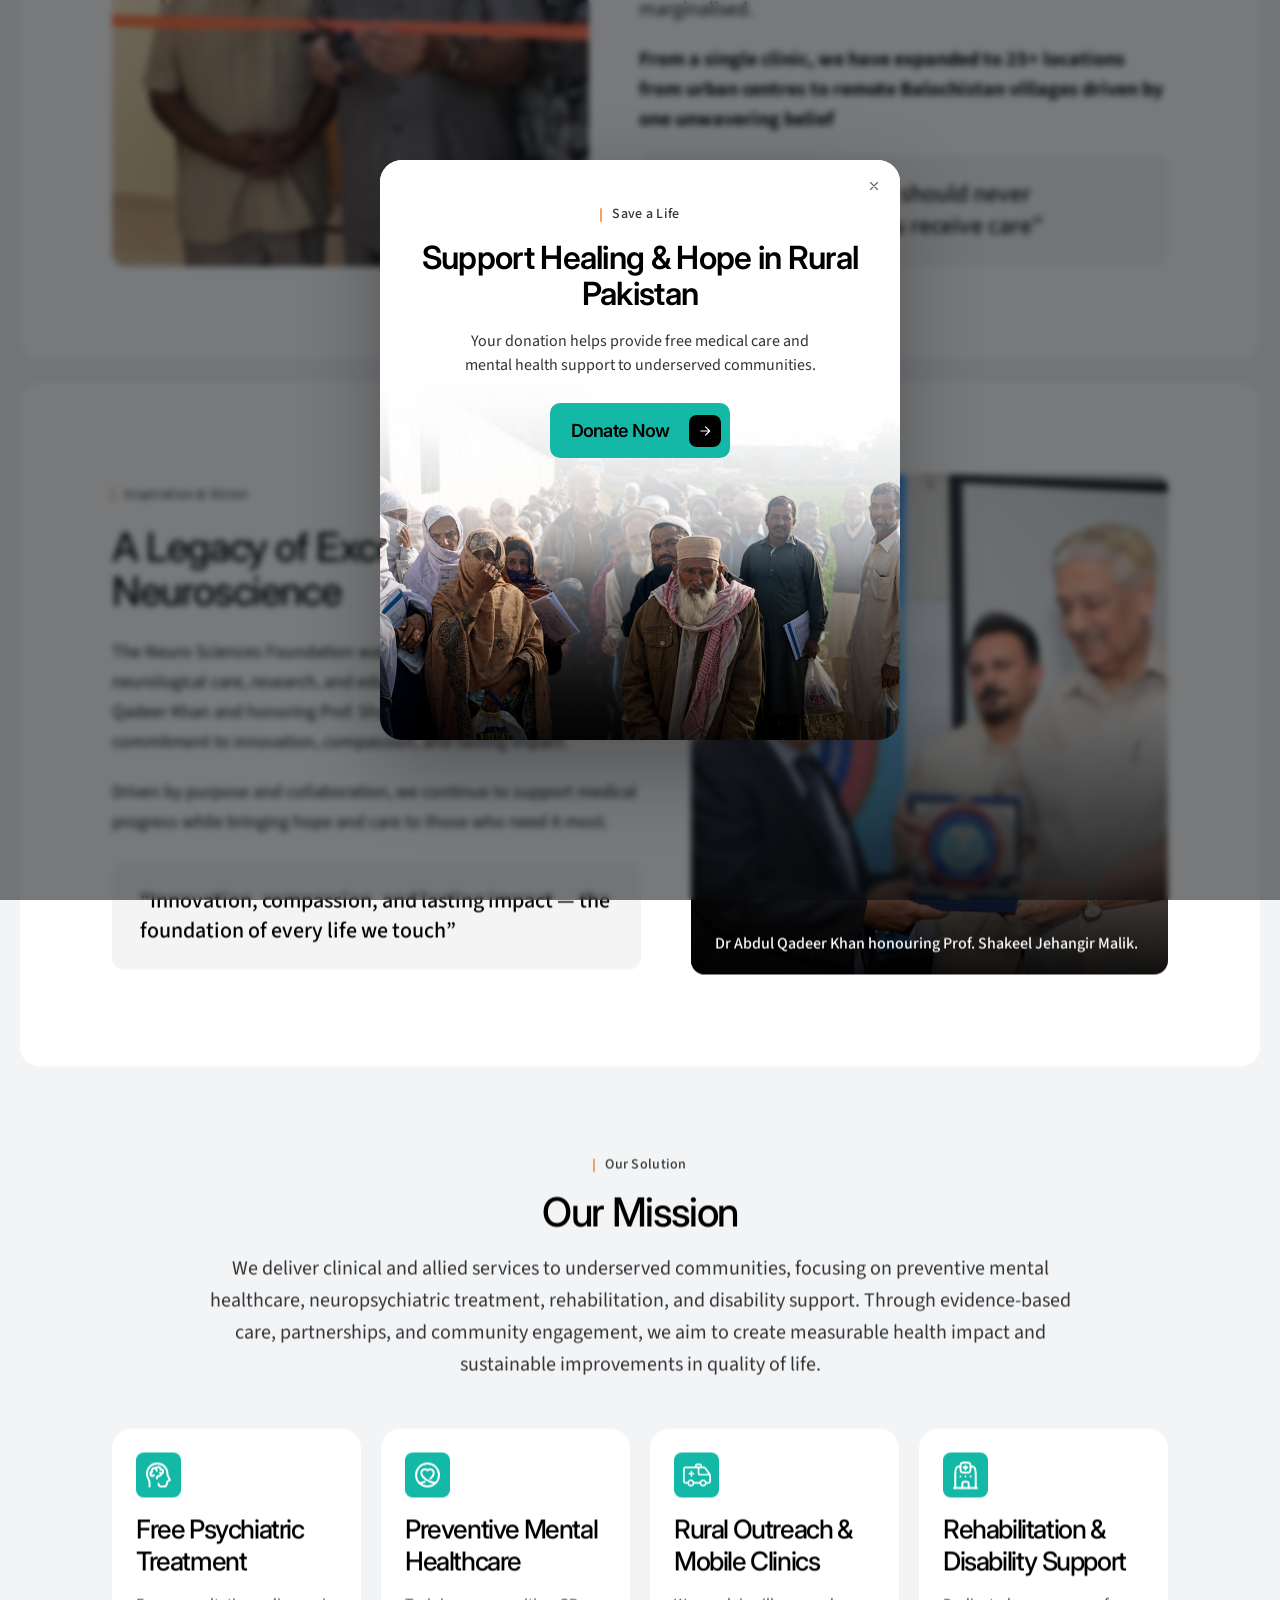
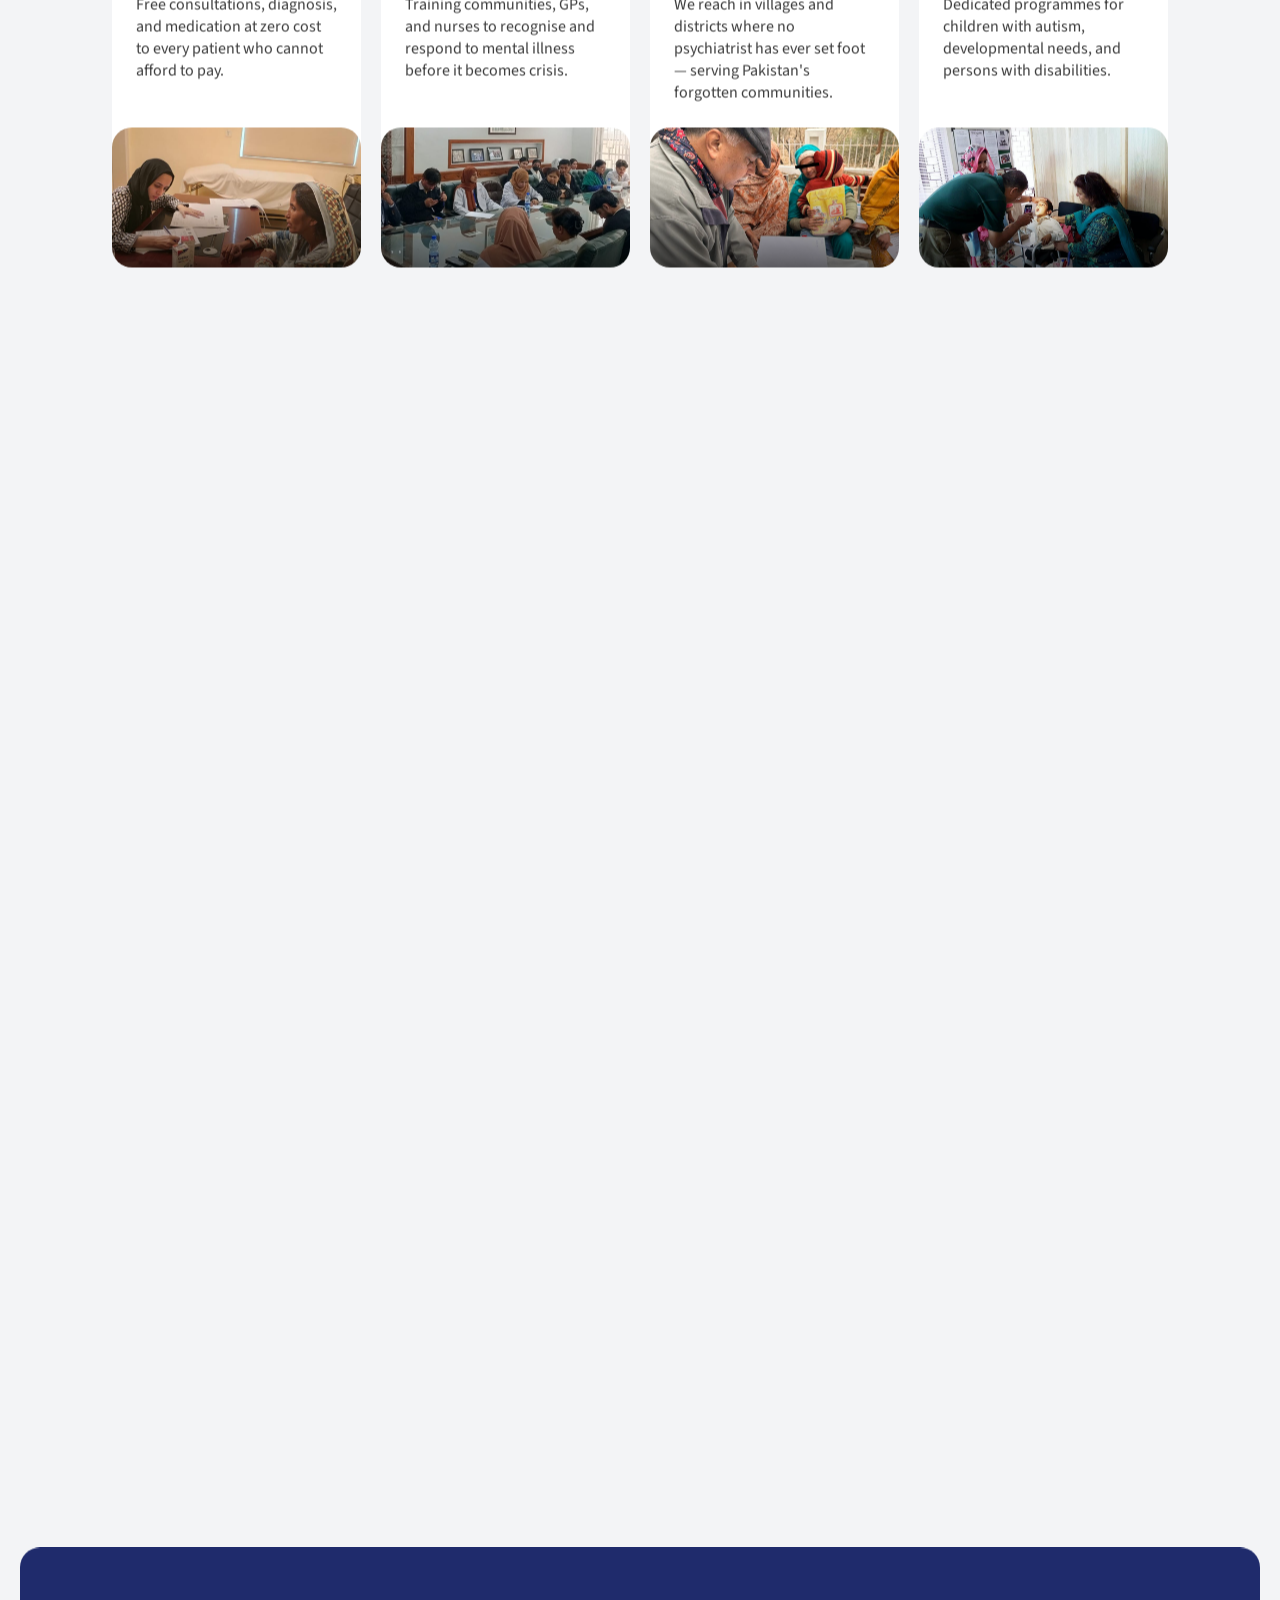
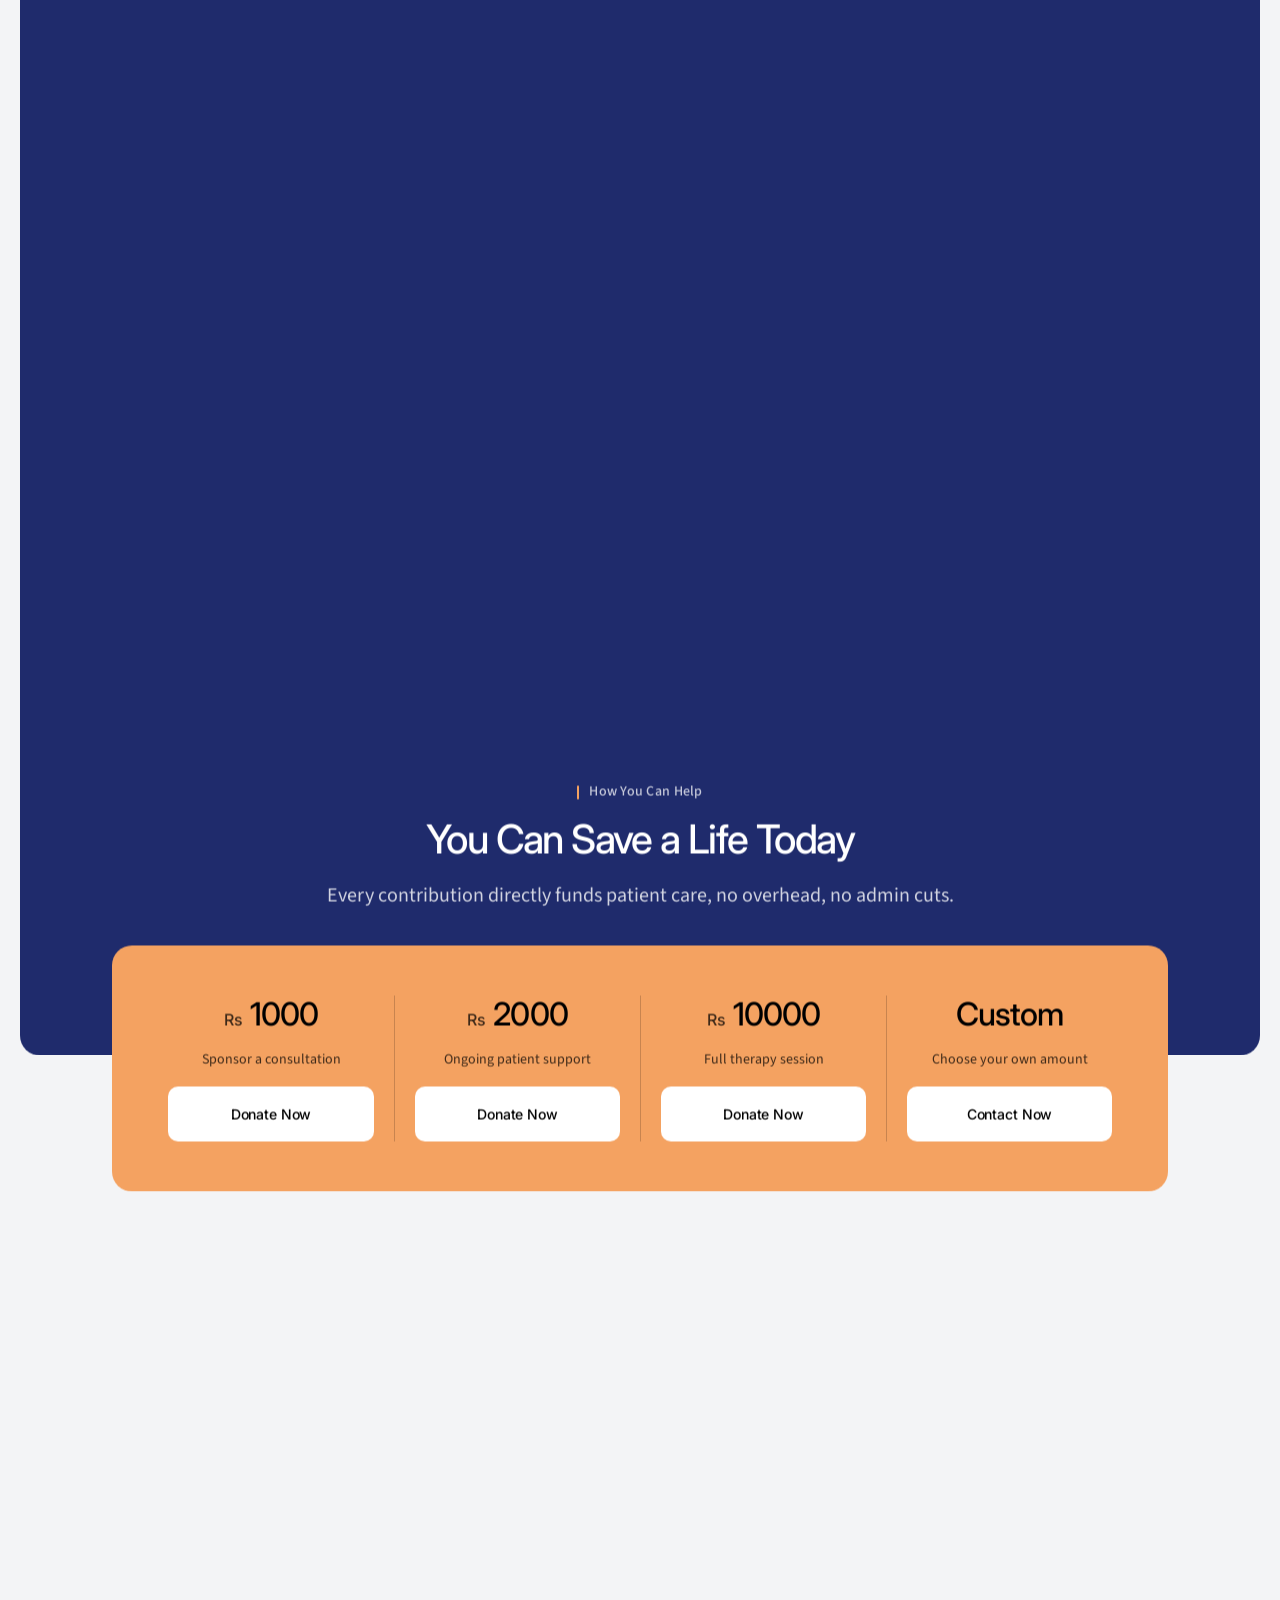
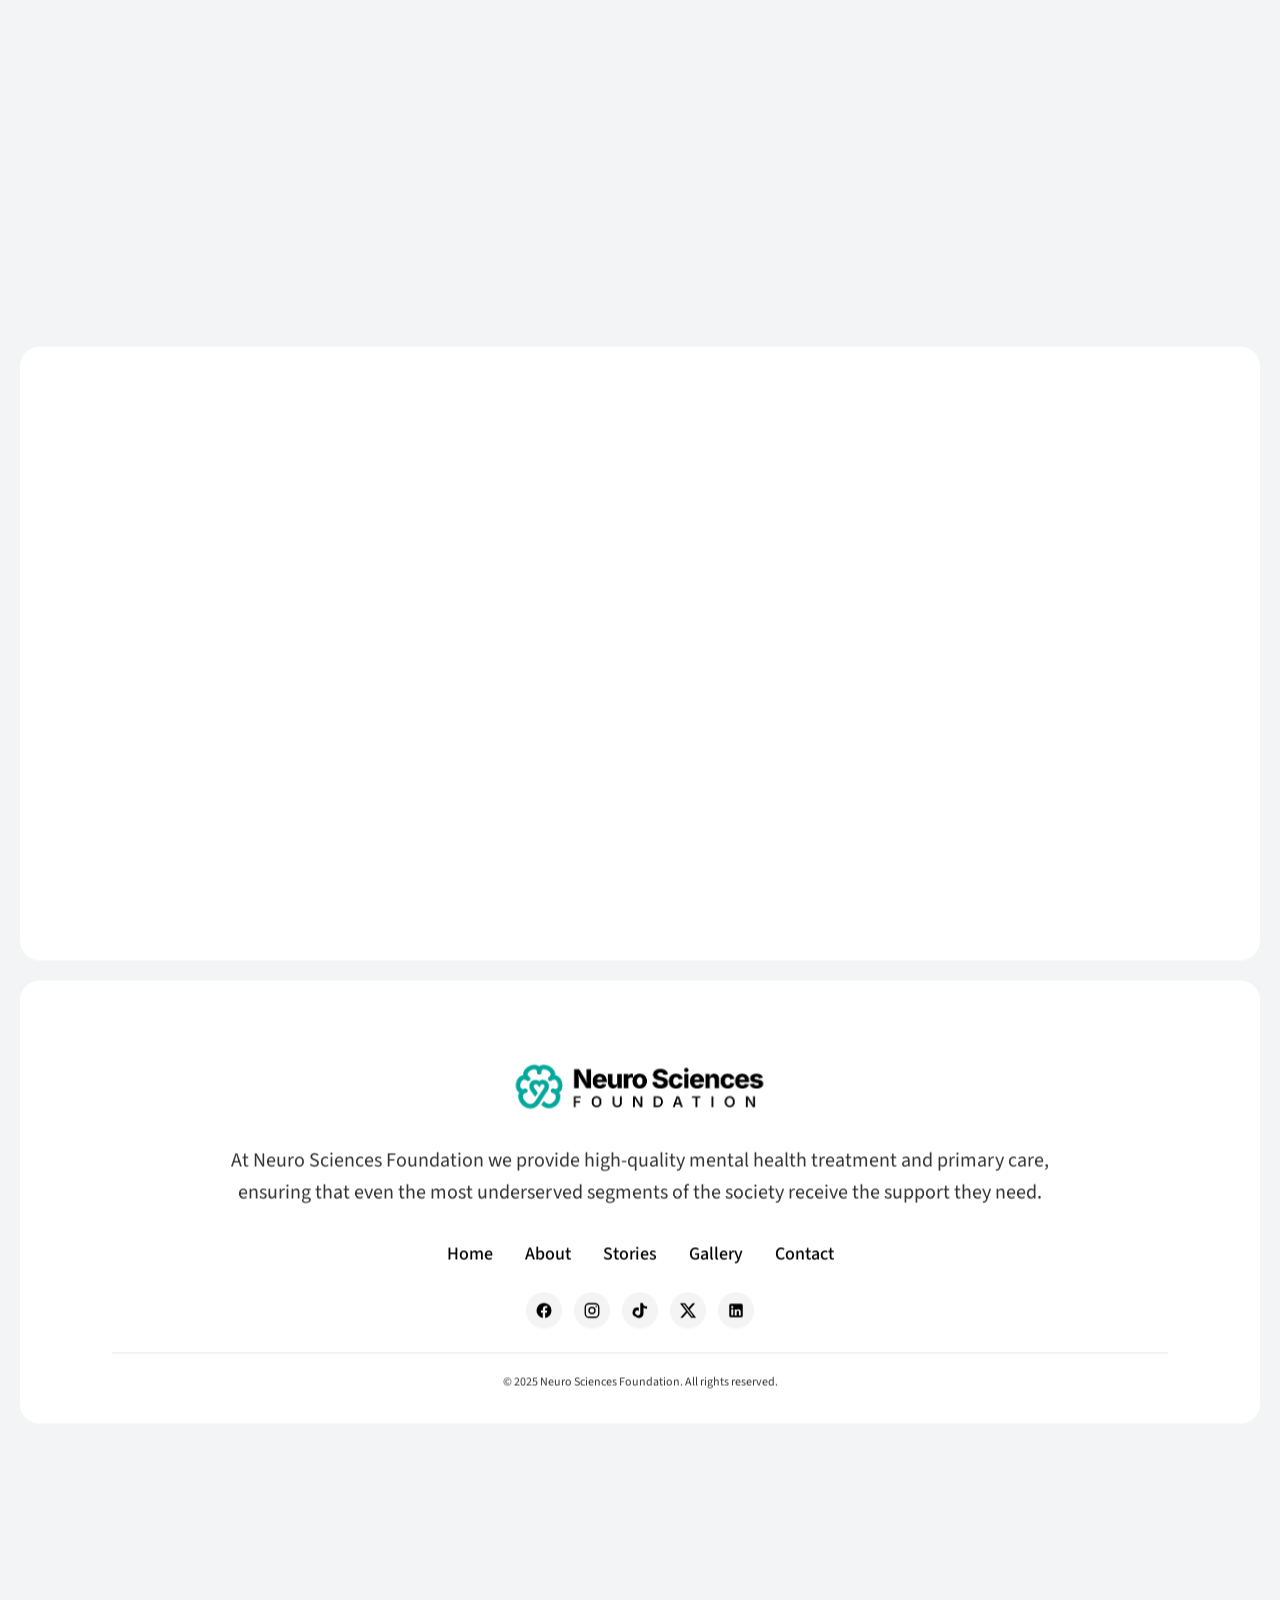
==== commit 318f604a: "Add real recognition logos and stories hero image - Wire real partner/recognition logos into the Abo" ====
--- a/about.html
+++ b/about.html
@@ -20,6 +20,7 @@
       <symbol id="i-arrow" viewBox="0 0 24 24"><path fill="none" stroke="currentColor" stroke-width="2" stroke-linecap="round" stroke-linejoin="round" d="M5 12h14m-6-7 7 7-7 7"/></symbol>
       <symbol id="i-play" viewBox="0 0 24 24"><path fill="currentColor" d="M8 5v14l11-7z"/></symbol>
       <symbol id="i-pin" viewBox="0 0 24 24"><path fill="none" stroke="currentColor" stroke-width="1.8" stroke-linecap="round" stroke-linejoin="round" d="M12 22s8-7 8-13a8 8 0 0 0-16 0c0 6 8 13 8 13z"/><circle cx="12" cy="9" r="2.5" fill="none" stroke="currentColor" stroke-width="1.8"/></symbol>
+      <symbol id="i-phone" viewBox="0 0 24 24"><path fill="none" stroke="currentColor" stroke-width="1.7" stroke-linecap="round" stroke-linejoin="round" d="M22 17v3a2 2 0 0 1-2.2 2 19 19 0 0 1-8.3-3 18.7 18.7 0 0 1-6-6A19 19 0 0 1 2.5 4.2 2 2 0 0 1 4.5 2H7a2 2 0 0 1 2 1.7c.1 1 .3 2 .6 3a2 2 0 0 1-.5 2L8 9.7a16 16 0 0 0 6 6l1-1a2 2 0 0 1 2.1-.5c1 .3 2 .5 3 .6A2 2 0 0 1 22 17z"/></symbol>
       <symbol id="i-fb" viewBox="0 0 24 24"><path fill="currentColor" d="M22 12a10 10 0 1 0-11.6 9.9V14.9H7.9V12h2.5V9.8c0-2.5 1.5-3.9 3.8-3.9 1.1 0 2.2.2 2.2.2v2.5h-1.3c-1.2 0-1.6.8-1.6 1.6V12h2.8l-.5 2.9h-2.3v7A10 10 0 0 0 22 12z"/></symbol>
       <symbol id="i-ig" viewBox="0 0 24 24"><rect x="3" y="3" width="18" height="18" rx="5" fill="none" stroke="currentColor" stroke-width="1.8"/><circle cx="12" cy="12" r="4" fill="none" stroke="currentColor" stroke-width="1.8"/><circle cx="17.5" cy="6.5" r="1" fill="currentColor"/></symbol>
       <symbol id="i-li" viewBox="0 0 24 24"><path fill="currentColor" d="M19 3a2 2 0 0 1 2 2v14a2 2 0 0 1-2 2H5a2 2 0 0 1-2-2V5a2 2 0 0 1 2-2h14zM8.3 18.3v-8H5.7v8h2.6zM7 9.1a1.5 1.5 0 1 0 0-3 1.5 1.5 0 0 0 0 3zm11.3 9.2v-4.4c0-2.4-1.3-3.5-3-3.5a2.6 2.6 0 0 0-2.4 1.3v-1.1H10.3v8h2.6v-4.4c0-1.2.6-1.9 1.6-1.9.9 0 1.4.6 1.4 1.9v4.4h2.4z"/></symbol>
@@ -406,39 +407,39 @@
 
       <div class="recognition__grid">
         <div class="recognition__cell">
-          <img src="Assets%20Home%20page/Logos/4bbd2309bbbcf45ccf6817f2429df7325cd9af97.png" alt="">
+          <img src="About%20us/Logos/Cust.png" alt="CUST logo">
           <span>CUST</span>
         </div>
         <div class="recognition__cell">
-          <img src="Assets%20Home%20page/Logos/e8cdad0d3205c7691a2219a1a144c51e6333b3e5.png" alt="">
+          <img src="About%20us/Logos/FAST.png" alt="FAST logo">
           <span>FAST</span>
         </div>
         <div class="recognition__cell">
-          <img src="Assets%20Home%20page/Logos/de83e1db7f75f3763e979f71ac07762174c66d8b.png" alt="">
+          <img src="About%20us/Logos/NUML.png" alt="NUML logo">
           <span>NUML</span>
         </div>
         <div class="recognition__cell">
-          <img src="Assets%20Home%20page/Logos/9fa85a617d0b777555098cecb19c10d45feb4089.png" alt="">
+          <img src="About%20us/Logos/Foji%20Foundation.png" alt="Fauji Foundation logo" class="recognition__logo--red">
           <span>Fauji Foundation Medical &amp; Nursing College</span>
         </div>
         <div class="recognition__cell">
-          <img src="Assets%20Home%20page/Logos/4bbd2309bbbcf45ccf6817f2429df7325cd9af97.png" alt="">
+          <img src="About%20us/Logos/Prime.png" alt="PRIME UK logo">
           <span>Partnerships in International Medical Education (PRIME) UK</span>
         </div>
         <div class="recognition__cell">
-          <img src="Assets%20Home%20page/Logos/e8cdad0d3205c7691a2219a1a144c51e6333b3e5.png" alt="">
+          <img src="About%20us/Logos/Sussex.png" alt="University of Sussex logo">
           <span>University of Sussex</span>
         </div>
         <div class="recognition__cell">
-          <img src="Assets%20Home%20page/Logos/de83e1db7f75f3763e979f71ac07762174c66d8b.png" alt="">
+          <img src="About%20us/Logos/Innovative%20development%20strategies.png" alt="Innovative Development Strategies logo">
           <span>Innovative Development Strategies, Islamabad</span>
         </div>
         <div class="recognition__cell">
-          <img src="Assets%20Home%20page/Logos/9fa85a617d0b777555098cecb19c10d45feb4089.png" alt="">
+          <img src="About%20us/Logos/Gove%20of%20Pak.png" alt="Government of Pakistan logo">
           <span>Government of Pakistan</span>
         </div>
         <div class="recognition__cell">
-          <img src="Assets%20Home%20page/Logos/4bbd2309bbbcf45ccf6817f2429df7325cd9af97.png" alt="">
+          <img src="About%20us/Logos/IKONIC-black-Logo-(1)%201.png" alt="Ikonic logo">
           <span>Ikonic</span>
         </div>
       </div>
@@ -462,9 +463,9 @@
             waiting. Every donation and effort helps us reach them.
           </p>
           <div class="volunteer__slides">
-            <img class="volunteer__slide is-active" src="Assets%20Home%20page/join%20us%20section%20image.png" alt="">
-            <img class="volunteer__slide" src="Assets%20Home%20page/join%20us%20section%20image.png" alt="">
-            <img class="volunteer__slide" src="Assets%20Home%20page/join%20us%20section%20image.png" alt="">
+            <img class="volunteer__slide is-active" src="Gallery%20page/Set%203/WhatsApp%20Image%202026-06-25%20at%204.15.06%20PM.jpeg" alt="NSF team supporting patients">
+            <img class="volunteer__slide" src="Gallery%20page/Trainings/WhatsApp%20Image%202026-06-25%20at%203.47.22%20PM.jpeg" alt="NSF training session">
+            <img class="volunteer__slide" src="Gallery%20page/Set%203/WhatsApp%20Image%202026-06-25%20at%204.17.19%20PM.jpeg" alt="NSF community outreach">
             <div class="volunteer__progress" aria-hidden="true">
               <span class="volunteer__progress-bar is-active"></span>
               <span class="volunteer__progress-bar"></span>
@@ -477,15 +478,15 @@
           <li class="volunteer__item is-active">
             <span class="volunteer__num">.01</span>
             <span class="volunteer__role">Donate</span>
-            <a href="#" class="btn btn--white-pill">
-              Join Now
+            <a href="donate.html" class="btn btn--white-pill" data-donate-open>
+              Donate Now
               <svg class="btn__icon"><use href="#i-arrow"/></svg>
             </a>
           </li>
           <li class="volunteer__item">
             <span class="volunteer__num">.02</span>
             <span class="volunteer__role">Volunteer</span>
-            <a href="#" class="btn btn--white-pill">
+            <a href="#" class="btn btn--white-pill" data-join-open>
               Join Now
               <svg class="btn__icon"><use href="#i-arrow"/></svg>
             </a>
@@ -493,16 +494,16 @@
           <li class="volunteer__item">
             <span class="volunteer__num">.03</span>
             <span class="volunteer__role">Refer a Patient</span>
-            <a href="#" class="btn btn--white-pill">
-              Join Now
+            <a href="#" class="btn btn--white-pill" data-appointment-open>
+              Refer Now
               <svg class="btn__icon"><use href="#i-arrow"/></svg>
             </a>
           </li>
           <li class="volunteer__item">
             <span class="volunteer__num">.04</span>
             <span class="volunteer__role">Partner With Us</span>
-            <a href="#" class="btn btn--white-pill">
-              Join Now
+            <a href="#" class="btn btn--white-pill" data-help-open>
+              Partner Now
               <svg class="btn__icon"><use href="#i-arrow"/></svg>
             </a>
           </li>
@@ -511,6 +512,468 @@
     </section>
   </div>
 
+  <!-- ============================================================
+       DONATE MODAL — opens from hero CTA
+       ============================================================ -->
+  <div class="donate-modal" id="donateModal" role="dialog" aria-modal="true" aria-labelledby="donateModalTitle" hidden>
+    <div class="donate-modal__backdrop" data-donate-close></div>
+    <div class="donate-modal__dialog" role="document">
+      <button class="donate-modal__close" type="button" aria-label="Close" data-donate-close>
+        <svg viewBox="0 0 24 24" aria-hidden="true">
+          <path fill="none" stroke="currentColor" stroke-width="2" stroke-linecap="round" d="M6 6l12 12M18 6L6 18"/>
+        </svg>
+      </button>
+
+      <header class="donate-modal__header">
+        <p class="eyebrow">Support Our Mission</p>
+        <h2 class="donate-modal__title" id="donateModalTitle">Donate to Neuro Sciences Foundation</h2>
+        <p class="donate-modal__lead">Scan a QR code or use the bank details below. 100% of your donation supports free mental health care.</p>
+      </header>
+
+      <div class="donate-modal__grid">
+        <!-- General -->
+        <article class="donation-card donation-card--white">
+          <div class="donation-card__left">
+            <img class="donation-card__icon" src="Donate%20Page/Green.svg" alt="">
+            <h3 class="donation-card__title">General Donations</h3>
+            <p class="donation-card__desc">For therapy, medication, clinic operations, and crisis response.</p>
+            <img class="donation-card__qr" src="Assets%20Home%20page/Donation%20Page/General.png" alt="QR code for General Donations">
+          </div>
+          <div class="donation-card__right">
+            <div class="donation-card__row">
+              <div class="donation-card__field">
+                <span class="donation-card__label">ACCOUNT TITLE</span>
+                <span class="donation-card__value">NEURO-SCIENCES FOUNDATION PAKISTAN</span>
+              </div>
+              <div class="donation-card__field">
+                <span class="donation-card__label">ACCOUNT NUMBER</span>
+                <span class="donation-card__value">04200100001370</span>
+              </div>
+            </div>
+            <hr class="donation-card__rule">
+            <div class="donation-card__row">
+              <div class="donation-card__field donation-card__field--full">
+                <span class="donation-card__label">IBAN</span>
+                <span class="donation-card__value">PK24ASCM0004200100001370</span>
+              </div>
+            </div>
+            <hr class="donation-card__rule">
+            <div class="donation-card__row">
+              <div class="donation-card__field">
+                <span class="donation-card__label">BANK DETAILS</span>
+                <span class="donation-card__value">ASKARI BANK LTD DHA PHASE V BRANCH ISLAMABAD PAKISTAN (Branch Code 420)</span>
+              </div>
+              <div class="donation-card__field donation-card__field--swift">
+                <span class="donation-card__label">SWIFT:</span>
+                <span class="donation-card__value">ASCMPKKA</span>
+              </div>
+            </div>
+            <button class="donation-card__copy" type="button" data-copy='{"title":"NEURO-SCIENCES FOUNDATION PAKISTAN","account":"04200100001370","iban":"PK24ASCM0004200100001370","bank":"ASKARI BANK LTD DHA PHASE V BRANCH ISLAMABAD PAKISTAN (Branch Code 420)","swift":"ASCMPKKA"}'>
+              <svg viewBox="0 0 24 24" aria-hidden="true"><path fill="none" stroke="currentColor" stroke-width="1.8" stroke-linecap="round" stroke-linejoin="round" d="M9 9h10v12H9zM5 15V5h10"/></svg>
+              Copy Details
+            </button>
+          </div>
+        </article>
+
+        <!-- Zakat -->
+        <article class="donation-card donation-card--orange">
+          <div class="donation-card__left">
+            <img class="donation-card__icon" src="Donate%20Page/Black.svg" alt="">
+            <h3 class="donation-card__title">Zakat Donations</h3>
+            <p class="donation-card__desc">Fulfill your Zakat obligation. 100% distributed to eligible recipients for mental care.</p>
+            <img class="donation-card__qr" src="Assets%20Home%20page/Donation%20Page/zakat.png" alt="QR code for Zakat Donations">
+          </div>
+          <div class="donation-card__right">
+            <div class="donation-card__row">
+              <div class="donation-card__field">
+                <span class="donation-card__label">ACCOUNT TITLE</span>
+                <span class="donation-card__value">NEURO-SCIENCES FOUNDATION PAKISTAN</span>
+              </div>
+              <div class="donation-card__field">
+                <span class="donation-card__label">ACCOUNT NUMBER</span>
+                <span class="donation-card__value">04200100001381</span>
+              </div>
+            </div>
+            <hr class="donation-card__rule">
+            <div class="donation-card__row">
+              <div class="donation-card__field donation-card__field--full">
+                <span class="donation-card__label">IBAN</span>
+                <span class="donation-card__value">PK18ASCM0004200100001381</span>
+              </div>
+            </div>
+            <hr class="donation-card__rule">
+            <div class="donation-card__row">
+              <div class="donation-card__field">
+                <span class="donation-card__label">BANK DETAILS</span>
+                <span class="donation-card__value">ASKARI BANK LTD, DHA PHASE V BRANCH, ISLAMABAD (Branch Code 420)</span>
+              </div>
+              <div class="donation-card__field donation-card__field--swift">
+                <span class="donation-card__label">SWIFT:</span>
+                <span class="donation-card__value">ASCMPKKA</span>
+              </div>
+            </div>
+            <button class="donation-card__copy" type="button" data-copy='{"title":"NEURO-SCIENCES FOUNDATION PAKISTAN","account":"04200100001381","iban":"PK18ASCM0004200100001381","bank":"ASKARI BANK LTD, DHA PHASE V BRANCH, ISLAMABAD (Branch Code 420)","swift":"ASCMPKKA"}'>
+              <svg viewBox="0 0 24 24" aria-hidden="true"><path fill="none" stroke="currentColor" stroke-width="1.8" stroke-linecap="round" stroke-linejoin="round" d="M9 9h10v12H9zM5 15V5h10"/></svg>
+              Copy Details
+            </button>
+          </div>
+        </article>
+
+        <!-- Sadqat -->
+        <article class="donation-card donation-card--white">
+          <div class="donation-card__left">
+            <img class="donation-card__icon" src="Donate%20Page/Green.svg" alt="">
+            <h3 class="donation-card__title">Sadqat Donations</h3>
+            <p class="donation-card__desc">Ongoing charity (Sadqah Jariyah) — your gift provides continued mental health support.</p>
+            <img class="donation-card__qr" src="Assets%20Home%20page/Donation%20Page/Sadqat.png" alt="QR code for Sadqat Donations">
+          </div>
+          <div class="donation-card__right">
+            <div class="donation-card__row">
+              <div class="donation-card__field">
+                <span class="donation-card__label">ACCOUNT TITLE</span>
+                <span class="donation-card__value">NEURO-SCIENCES FOUNDATION PAKISTAN</span>
+              </div>
+              <div class="donation-card__field">
+                <span class="donation-card__label">ACCOUNT NUMBER</span>
+                <span class="donation-card__value">04200100001392</span>
+              </div>
+            </div>
+            <hr class="donation-card__rule">
+            <div class="donation-card__row">
+              <div class="donation-card__field donation-card__field--full">
+                <span class="donation-card__label">IBAN</span>
+                <span class="donation-card__value">PK12ASCM0004200100001392</span>
+              </div>
+            </div>
+            <hr class="donation-card__rule">
+            <div class="donation-card__row">
+              <div class="donation-card__field">
+                <span class="donation-card__label">BANK DETAILS</span>
+                <span class="donation-card__value">ASKARI BANK LTD, DHA PHASE V BRANCH, ISLAMABAD (Branch Code 420)</span>
+              </div>
+              <div class="donation-card__field donation-card__field--swift">
+                <span class="donation-card__label">SWIFT:</span>
+                <span class="donation-card__value">ASCMPKKA</span>
+              </div>
+            </div>
+            <button class="donation-card__copy" type="button" data-copy='{"title":"NEURO-SCIENCES FOUNDATION PAKISTAN","account":"04200100001392","iban":"PK12ASCM0004200100001392","bank":"ASKARI BANK LTD, DHA PHASE V BRANCH, ISLAMABAD (Branch Code 420)","swift":"ASCMPKKA"}'>
+              <svg viewBox="0 0 24 24" aria-hidden="true"><path fill="none" stroke="currentColor" stroke-width="1.8" stroke-linecap="round" stroke-linejoin="round" d="M9 9h10v12H9zM5 15V5h10"/></svg>
+              Copy Details
+            </button>
+          </div>
+        </article>
+      </div>
+
+      <footer class="donate-modal__contact">
+        <h4>Need help? Get in touch</h4>
+        <ul>
+          <li>
+            <span class="donate-modal__icon"><svg><use href="#i-pin"/></svg></span>
+            <div>
+              <strong>Visit Us</strong>
+              <p>H#25, St#35, G-14/4, G-14 &mdash; Islamabad</p>
+              <p>H#311, St#4, Gulraiz Phase 3 &mdash; Rawalpindi</p>
+            </div>
+          </li>
+          <li>
+            <span class="donate-modal__icon"><svg><use href="#i-phone"/></svg></span>
+            <div>
+              <strong>Call Us</strong>
+              <p><a href="tel:+925184445740">051-8444574</a>, <a href="tel:+923008991821">0300-8991821</a> &mdash; Islamabad</p>
+              <p><a href="tel:+925155092940">051-5509294</a>, <a href="tel:+923315355043">0331-5355043</a> &mdash; Rawalpindi</p>
+            </div>
+          </li>
+        </ul>
+      </footer>
+    </div>
+  </div>
+
+  <!-- ============================================================
+       APPOINTMENT MODAL — opens from "Book Free Appointment"
+       ============================================================ -->
+  <div class="donate-modal appt-modal" id="apptModal" role="dialog" aria-modal="true" aria-labelledby="apptModalTitle" hidden>
+    <div class="donate-modal__backdrop" data-appt-close></div>
+    <div class="donate-modal__dialog donate-modal__dialog--sm" role="document">
+      <button class="donate-modal__close" type="button" aria-label="Close" data-appt-close>
+        <svg viewBox="0 0 24 24" aria-hidden="true">
+          <path fill="none" stroke="currentColor" stroke-width="2" stroke-linecap="round" d="M6 6l12 12M18 6L6 18"/>
+        </svg>
+      </button>
+
+      <header class="donate-modal__header">
+        <p class="eyebrow">Get Help</p>
+        <h2 class="donate-modal__title" id="apptModalTitle">Book Your Free Appointment</h2>
+        <p class="donate-modal__lead">Pick a date and time that works for you. Our team will confirm your slot shortly.</p>
+      </header>
+
+      <form class="appt-form" onsubmit="return false;">
+        <div class="appt-form__row">
+          <label>
+            <span>Full name</span>
+            <input type="text" name="name" placeholder="Your full name" required>
+          </label>
+          <label>
+            <span>Phone</span>
+            <input type="tel" name="phone" placeholder="03xx-xxxxxxx" required>
+          </label>
+        </div>
+        <label>
+          <span>Email</span>
+          <input type="email" name="email" placeholder="you@example.com">
+        </label>
+
+        <div class="appt-form__row">
+          <label>
+            <span>Preferred date</span>
+            <input type="date" name="date" required>
+          </label>
+          <label>
+            <span>Preferred time</span>
+            <select name="time" required>
+              <option value="">Select a time</option>
+              <option>09:00 AM</option>
+              <option>10:00 AM</option>
+              <option>11:00 AM</option>
+              <option>12:00 PM</option>
+              <option>02:00 PM</option>
+              <option>03:00 PM</option>
+              <option>04:00 PM</option>
+              <option>05:00 PM</option>
+            </select>
+          </label>
+        </div>
+
+        <label>
+          <span>Location</span>
+          <select name="location">
+            <option>Islamabad — G-14/4</option>
+            <option>Rawalpindi — Gulraiz Phase 3</option>
+            <option>I'm not sure yet</option>
+          </select>
+        </label>
+
+        <label>
+          <span>Reason for appointment (optional)</span>
+          <textarea name="reason" rows="3" placeholder="Briefly describe what you'd like to discuss"></textarea>
+        </label>
+
+        <button type="submit" class="btn btn--teal btn--lg appt-form__submit">
+          Request Appointment
+          <svg class="btn__icon"><use href="#i-arrow"/></svg>
+        </button>
+        <p class="appt-form__note">All appointments are free and fully confidential.</p>
+      </form>
+    </div>
+  </div>
+
+  <!-- ============================================================
+       SPEAK NOW MODAL — opens from "Speak to Someone Now"
+       ============================================================ -->
+  <div class="donate-modal speak-modal" id="speakModal" role="dialog" aria-modal="true" aria-labelledby="speakModalTitle" hidden>
+    <div class="donate-modal__backdrop" data-speak-close></div>
+    <div class="donate-modal__dialog donate-modal__dialog--sm" role="document">
+      <button class="donate-modal__close" type="button" aria-label="Close" data-speak-close>
+        <svg viewBox="0 0 24 24" aria-hidden="true">
+          <path fill="none" stroke="currentColor" stroke-width="2" stroke-linecap="round" d="M6 6l12 12M18 6L6 18"/>
+        </svg>
+      </button>
+
+      <header class="donate-modal__header">
+        <p class="eyebrow">We're Here for You</p>
+        <h2 class="donate-modal__title" id="speakModalTitle">Speak to Someone Now</h2>
+        <p class="donate-modal__lead">Reach out by phone or visit our clinics. We listen — without fear or judgment.</p>
+      </header>
+
+      <div class="speak-grid">
+        <div class="speak-card">
+          <span class="speak-card__icon"><svg><use href="#i-phone"/></svg></span>
+          <h4>Islamabad</h4>
+          <p>
+            <a href="tel:+925184445740">051-8444574</a><br>
+            <a href="tel:+923008991821">0300-8991821</a>
+          </p>
+          <span class="speak-card__addr">H#25, St#35, G-14/4, G-14</span>
+        </div>
+        <div class="speak-card">
+          <span class="speak-card__icon"><svg><use href="#i-phone"/></svg></span>
+          <h4>Rawalpindi</h4>
+          <p>
+            <a href="tel:+925155092940">051-5509294</a><br>
+            <a href="tel:+923315355043">0331-5355043</a>
+          </p>
+          <span class="speak-card__addr">H#311, St#4, Gulraiz Phase 3</span>
+        </div>
+      </div>
+
+      <a href="contact.html" class="btn btn--teal btn--lg speak-modal__cta">
+        Visit Full Contact Page
+        <svg class="btn__icon"><use href="#i-arrow"/></svg>
+      </a>
+    </div>
+  </div>
+
+  <!-- ============================================================
+       GET HELP MODAL — opens from "Get Help Today"
+       ============================================================ -->
+  <div class="donate-modal help-modal" id="helpModal" role="dialog" aria-modal="true" aria-labelledby="helpModalTitle" hidden>
+    <div class="donate-modal__backdrop" data-help-close></div>
+    <div class="donate-modal__dialog donate-modal__dialog--sm" role="document">
+      <button class="donate-modal__close" type="button" aria-label="Close" data-help-close>
+        <svg viewBox="0 0 24 24" aria-hidden="true">
+          <path fill="none" stroke="currentColor" stroke-width="2" stroke-linecap="round" d="M6 6l12 12M18 6L6 18"/>
+        </svg>
+      </button>
+
+      <header class="donate-modal__header">
+        <p class="eyebrow">Find Strength</p>
+        <h2 class="donate-modal__title" id="helpModalTitle">You Don't Have to Face This Alone</h2>
+        <p class="donate-modal__lead">Reach out in confidence — our team will get back to you quickly. Everything you share stays private.</p>
+      </header>
+
+      <form class="appt-form help-form" onsubmit="return false;">
+        <fieldset class="help-form__choice">
+          <legend>This help is for</legend>
+          <div class="help-form__radios">
+            <label><input type="radio" name="who" value="self" checked> <span>Myself</span></label>
+            <label><input type="radio" name="who" value="someone"> <span>Someone I care about</span></label>
+          </div>
+        </fieldset>
+
+        <div class="appt-form__row">
+          <label>
+            <span>Your name</span>
+            <input type="text" name="name" placeholder="Full name" required>
+          </label>
+          <label>
+            <span>Phone</span>
+            <input type="tel" name="phone" placeholder="03xx-xxxxxxx" required>
+          </label>
+        </div>
+
+        <label>
+          <span>Email (optional)</span>
+          <input type="email" name="email" placeholder="you@example.com">
+        </label>
+
+        <div class="appt-form__row">
+          <label>
+            <span>How urgent is this?</span>
+            <select name="urgency" required>
+              <option value="">Select urgency</option>
+              <option>I need help right now</option>
+              <option>Within 24 hours</option>
+              <option>Within this week</option>
+              <option>Just exploring options</option>
+            </select>
+          </label>
+          <label>
+            <span>Best time to reach you</span>
+            <select name="reach">
+              <option>Anytime</option>
+              <option>Morning (9 AM – 12 PM)</option>
+              <option>Afternoon (12 – 5 PM)</option>
+              <option>Evening (5 – 8 PM)</option>
+            </select>
+          </label>
+        </div>
+
+        <label>
+          <span>What kind of support are you looking for? (optional)</span>
+          <textarea name="support" rows="3" placeholder="Share as much or as little as you're comfortable with — it stays between us."></textarea>
+        </label>
+
+        <p class="help-form__crisis">
+          <strong>In immediate crisis?</strong>
+          Call us directly: <a href="tel:+923008991821">0300-8991821</a> (Islamabad) or <a href="tel:+923315355043">0331-5355043</a> (Rawalpindi).
+        </p>
+
+        <button type="submit" class="btn btn--teal btn--lg appt-form__submit">
+          Request a Call Back
+          <svg class="btn__icon"><use href="#i-arrow"/></svg>
+        </button>
+        <p class="appt-form__note">Your request is completely confidential. There's no fee — ever.</p>
+      </form>
+    </div>
+  </div>
+
+  <!-- ============================================================
+       VOLUNTEER JOIN MODAL — opens from "Join Now" buttons
+       ============================================================ -->
+  <div class="donate-modal join-modal" id="joinModal" role="dialog" aria-modal="true" aria-labelledby="joinModalTitle" hidden>
+    <div class="donate-modal__backdrop" data-join-close></div>
+    <div class="donate-modal__dialog donate-modal__dialog--sm" role="document">
+      <button class="donate-modal__close" type="button" aria-label="Close" data-join-close>
+        <svg viewBox="0 0 24 24" aria-hidden="true">
+          <path fill="none" stroke="currentColor" stroke-width="2" stroke-linecap="round" d="M6 6l12 12M18 6L6 18"/>
+        </svg>
+      </button>
+
+      <header class="donate-modal__header">
+        <p class="eyebrow">Join Us</p>
+        <h2 class="donate-modal__title" id="joinModalTitle">Volunteer With NSF</h2>
+        <p class="donate-modal__lead" id="joinModalLead">Tell us a little about yourself and we'll be in touch with next steps.</p>
+      </header>
+
+      <form class="appt-form" onsubmit="return false;">
+        <div class="appt-form__row">
+          <label>
+            <span>Full name</span>
+            <input type="text" name="name" placeholder="Your full name" required>
+          </label>
+          <label>
+            <span>Phone</span>
+            <input type="tel" name="phone" placeholder="03xx-xxxxxxx" required>
+          </label>
+        </div>
+        <label>
+          <span>Email</span>
+          <input type="email" name="email" placeholder="you@example.com" required>
+        </label>
+
+        <div class="appt-form__row">
+          <label>
+            <span>Volunteer area</span>
+            <select name="role" id="joinRoleSelect" required>
+              <option>Medical &amp; Clinical</option>
+              <option>Social Work</option>
+              <option>Operations</option>
+              <option>Fundraising</option>
+              <option>Community Outreach</option>
+            </select>
+          </label>
+          <label>
+            <span>City</span>
+            <select name="city">
+              <option>Islamabad</option>
+              <option>Rawalpindi</option>
+              <option>Other</option>
+            </select>
+          </label>
+        </div>
+
+        <label>
+          <span>Availability</span>
+          <select name="availability">
+            <option>Weekdays</option>
+            <option>Weekends</option>
+            <option>Evenings</option>
+            <option>Flexible</option>
+          </select>
+        </label>
+
+        <label>
+          <span>Tell us about yourself (optional)</span>
+          <textarea name="about" rows="3" placeholder="Skills, experience, or anything you'd like us to know"></textarea>
+        </label>
+
+        <button type="submit" class="btn btn--teal btn--lg appt-form__submit">
+          Submit Application
+          <svg class="btn__icon"><use href="#i-arrow"/></svg>
+        </button>
+        <p class="appt-form__note">Our volunteer team will reach out within a few working days.</p>
+      </form>
+    </div>
+  </div>
   <!-- ============================================================
        FOOTER
        ============================================================ -->
@@ -761,7 +1224,7 @@
       scrollContent.className = 'scroll-content';
       // Pin fixed-position overlays to <body> so they don't inherit the
       // wrapper's transform (which would break `position: fixed`).
-      const PIN_OUT = ['#scrollPopup'];
+      const PIN_OUT = ['#scrollPopup', '#donateModal', '#apptModal', '#speakModal', '#helpModal', '#joinModal'];
       const pinned = [];
       PIN_OUT.forEach((sel) => {
         const el = document.querySelector(sel);
@@ -966,6 +1429,146 @@
       }
       requestAnimationFrame(tick);
     })();
+    /* ---------- Donate modal ---------- */
+    (function () {
+      const modal = document.getElementById('donateModal');
+      if (!modal) return;
+      const openers = document.querySelectorAll('[data-donate-open]');
+      const closers = modal.querySelectorAll('[data-donate-close]');
+      const titleEl = document.getElementById('donateModalTitle');
+      const leadEl  = modal.querySelector('.donate-modal__lead');
+      const defaultTitle = titleEl ? titleEl.textContent : '';
+      const defaultLead  = leadEl  ? leadEl.textContent  : '';
+      let lastFocus = null;
+
+      function open(e) {
+        if (e) e.preventDefault();
+        const trigger = e && e.currentTarget;
+        const amount = trigger && trigger.getAttribute('data-amount');
+        const isCustom = trigger && trigger.hasAttribute('data-custom');
+        if (titleEl) {
+          if (amount) {
+            titleEl.textContent = 'You are donating Rs ' + Number(amount).toLocaleString('en-US');
+          } else if (isCustom) {
+            titleEl.textContent = 'Donate Your Custom Amount';
+          } else {
+            titleEl.textContent = defaultTitle;
+          }
+        }
+        if (leadEl) {
+          if (amount) {
+            leadEl.textContent = 'Use any account below to complete your contribution. 100% of your donation supports free mental health care.';
+          } else if (isCustom) {
+            leadEl.textContent = 'Give any amount you choose. Use any account below — every contribution funds free mental health care.';
+          } else {
+            leadEl.textContent = defaultLead;
+          }
+        }
+        lastFocus = document.activeElement;
+        modal.hidden = false;
+        document.body.style.overflow = 'hidden';
+        requestAnimationFrame(() => modal.classList.add('is-open'));
+        const closeBtn = modal.querySelector('.donate-modal__close');
+        if (closeBtn) closeBtn.focus();
+      }
+      function close() {
+        modal.classList.remove('is-open');
+        document.body.style.overflow = '';
+        setTimeout(() => { modal.hidden = true; }, 220);
+        if (lastFocus && lastFocus.focus) lastFocus.focus();
+      }
+
+      openers.forEach(b => b.addEventListener('click', open));
+      closers.forEach(b => b.addEventListener('click', close));
+      document.addEventListener('keydown', e => {
+        if (e.key === 'Escape' && !modal.hidden) close();
+      });
+
+      /* ---------- Generic modal opener for Appointment + Speak Now ---------- */
+      function bindModal(id, openSel, closeSel) {
+        const m = document.getElementById(id);
+        if (!m) return;
+        const opens = document.querySelectorAll(openSel);
+        const closesM = m.querySelectorAll(closeSel);
+        let prev = null;
+        const show = (e) => {
+          if (e) e.preventDefault();
+          prev = document.activeElement;
+          m.hidden = false;
+          document.body.style.overflow = 'hidden';
+          requestAnimationFrame(() => m.classList.add('is-open'));
+          const close = m.querySelector('.donate-modal__close');
+          if (close) close.focus();
+        };
+        const hide = () => {
+          m.classList.remove('is-open');
+          document.body.style.overflow = '';
+          setTimeout(() => { m.hidden = true; }, 220);
+          if (prev && prev.focus) prev.focus();
+        };
+        opens.forEach(b => b.addEventListener('click', show));
+        closesM.forEach(b => b.addEventListener('click', hide));
+        document.addEventListener('keydown', e => {
+          if (e.key === 'Escape' && !m.hidden) hide();
+        });
+      }
+      bindModal('apptModal',  '[data-appointment-open]', '[data-appt-close]');
+      bindModal('speakModal', '[data-speak-open]',       '[data-speak-close]');
+      bindModal('joinModal',  '[data-join-open]',        '[data-join-close]');
+      bindModal('helpModal',  '[data-help-open]',        '[data-help-close]');
+
+      /* Pre-fill role + heading when opening Join modal */
+      document.querySelectorAll('[data-join-open]').forEach(btn => {
+        btn.addEventListener('click', () => {
+          const role = btn.getAttribute('data-role');
+          if (!role) return;
+          const title = document.getElementById('joinModalTitle');
+          const lead  = document.getElementById('joinModalLead');
+          const select = document.getElementById('joinRoleSelect');
+          if (title) title.textContent = 'Join as a ' + role + ' Volunteer';
+          if (lead)  lead.textContent  = 'Share a few details and our team will reach out with next steps for the ' + role + ' track.';
+          if (select) {
+            const match = Array.from(select.options).find(o => o.text === role);
+            if (match) select.value = match.value;
+          }
+        });
+      });
+
+      /* Set min date on appointment date input to today */
+      const apptDate = document.querySelector('#apptModal input[type="date"]');
+      if (apptDate) apptDate.min = new Date().toISOString().split('T')[0];
+
+      /* Copy Details — mirrors the donate page behavior */
+      modal.querySelectorAll('.donation-card__copy').forEach((btn) => {
+        btn.addEventListener('click', () => {
+          let data = {};
+          try { data = JSON.parse(btn.getAttribute('data-copy') || '{}'); } catch (e) {}
+          const text = [
+            data.title  ? 'Account Title: '  + data.title   : null,
+            data.account? 'Account Number: ' + data.account : null,
+            data.iban   ? 'IBAN: '           + data.iban    : null,
+            data.bank   ? 'Bank: '           + data.bank    : null,
+            data.swift  ? 'SWIFT: '          + data.swift   : null
+          ].filter(Boolean).join('\n');
+          if (!text) return;
+          const flash = (msg) => {
+            const original = btn.innerHTML;
+            btn.textContent = msg;
+            setTimeout(() => { btn.innerHTML = original; }, 1500);
+          };
+          if (navigator.clipboard && navigator.clipboard.writeText) {
+            navigator.clipboard.writeText(text).then(() => flash('Copied!'));
+          } else {
+            const ta = document.createElement('textarea');
+            ta.value = text;
+            document.body.appendChild(ta);
+            ta.select();
+            try { document.execCommand('copy'); flash('Copied!'); } catch (e) {}
+            document.body.removeChild(ta);
+          }
+        });
+      });
+    })();
   </script>
 </body>
 </html>
--- a/styles.css
+++ b/styles.css
@@ -975,6 +975,7 @@
   width: 187px;
   height: 192px;
   max-width: 100%;
+  min-width: 0;
   border-radius: 12px;
   overflow: hidden;
 }
@@ -2770,6 +2771,11 @@
   height: 38px;
   object-fit: contain;
   flex-shrink: 0;
+}
+/* Recolour the Fauji Foundation logo to red. */
+.recognition__logo--red {
+  filter: brightness(0) saturate(100%) invert(16%) sepia(96%)
+    saturate(6932%) hue-rotate(1deg) brightness(94%) contrast(118%);
 }
 .recognition__cell span {
   font-family: 'Inter', sans-serif;
@@ -4184,6 +4190,13 @@
       rgba(0,0,0,0.75) 100%);
 }
 .hero--gallery > .container { position: relative; z-index: 2; }
+
+/* Stories page: its own black-and-white, darkened hero photo. */
+.page-stories .hero--gallery::before {
+  background-image: url('Stories%20Image.png');
+  filter: grayscale(100%) brightness(0.5) contrast(1.05);
+}
+
 .hero-gallery__inner { z-index: auto; }
 .hero-gallery__title,
 .hero-gallery__lead,
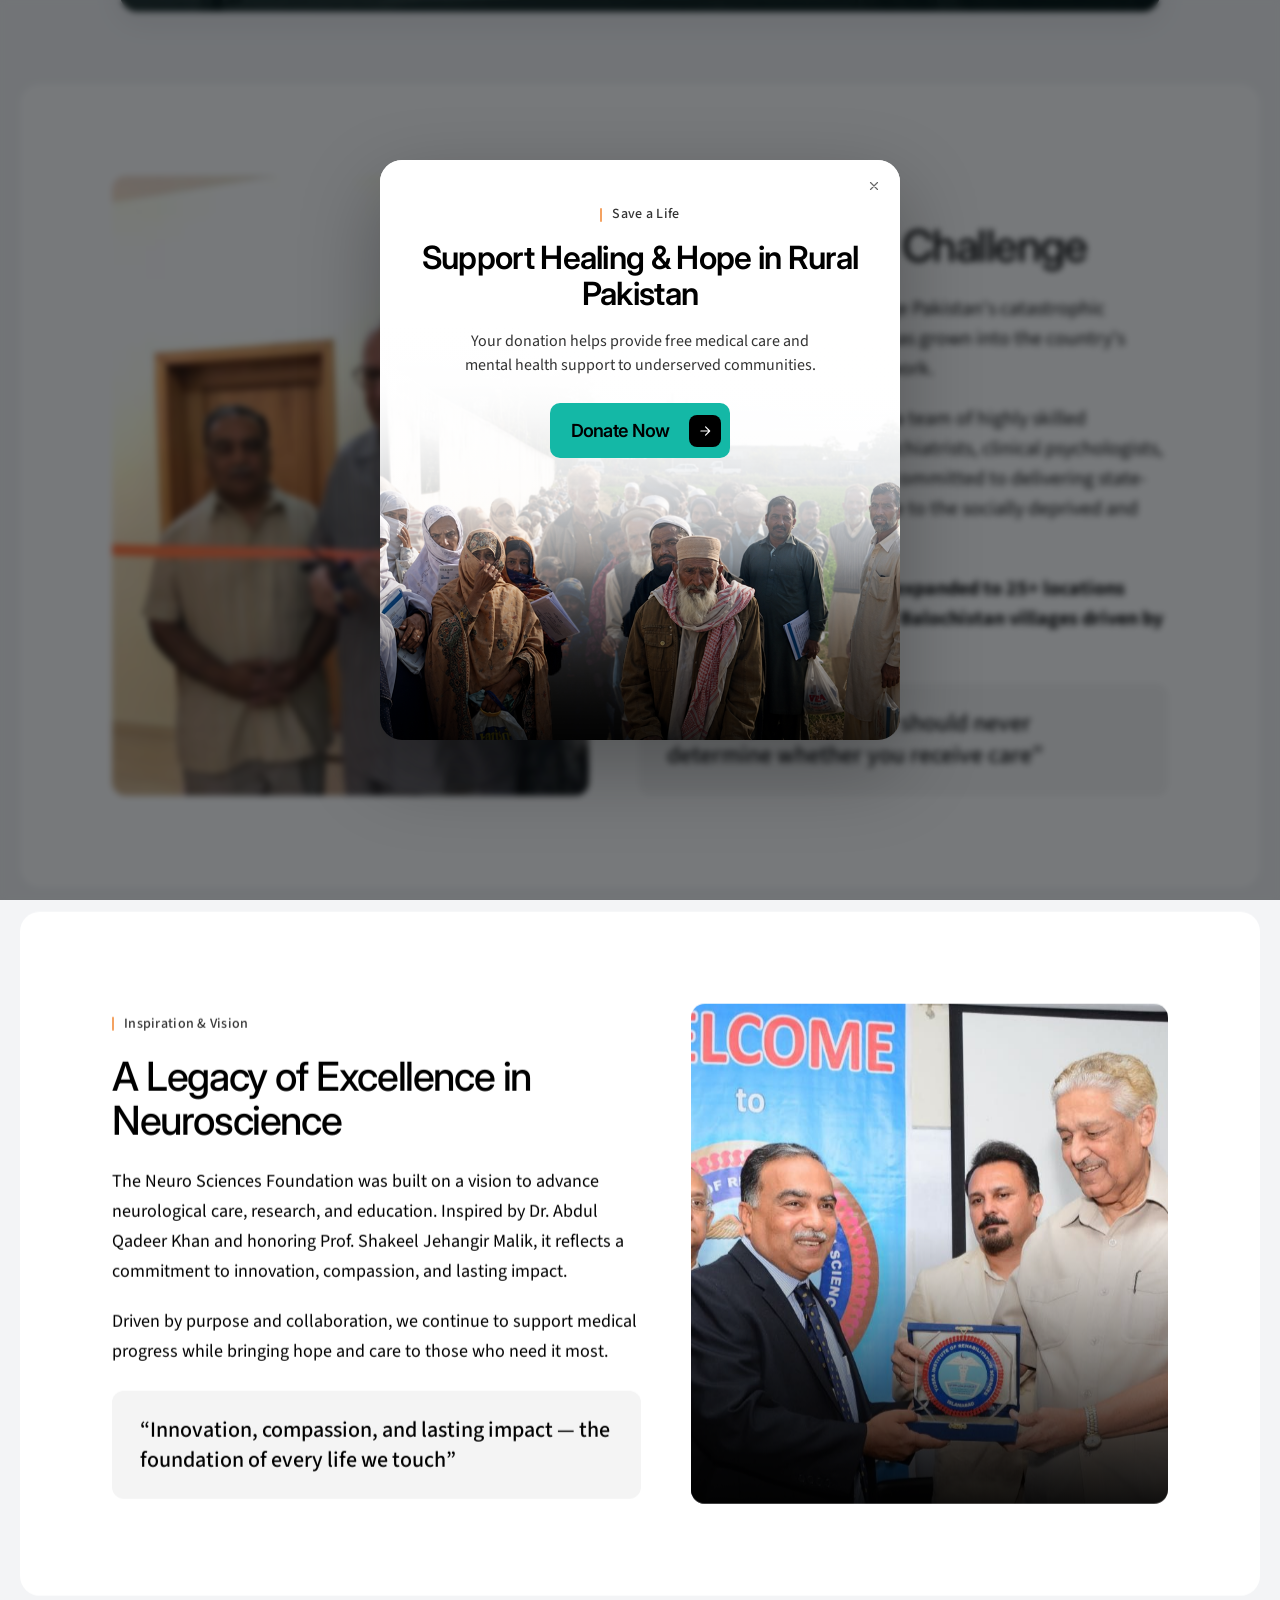
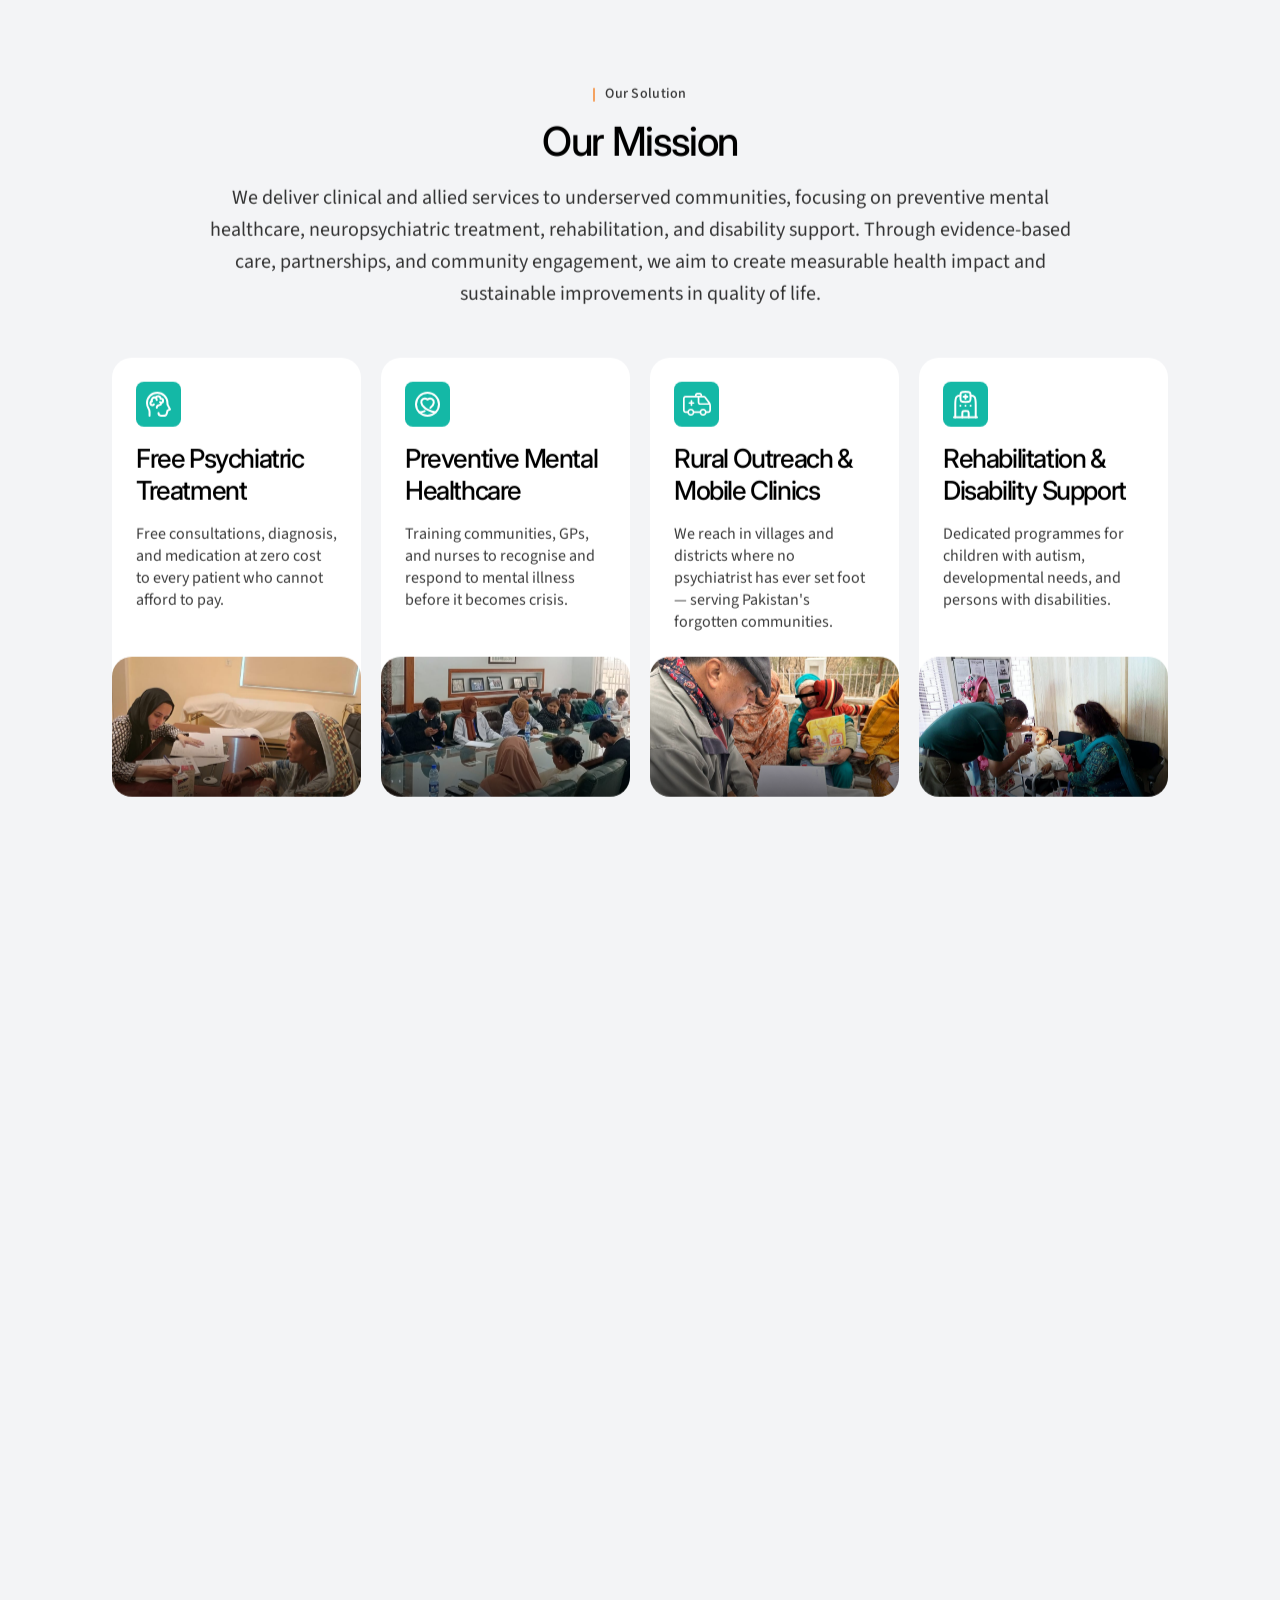
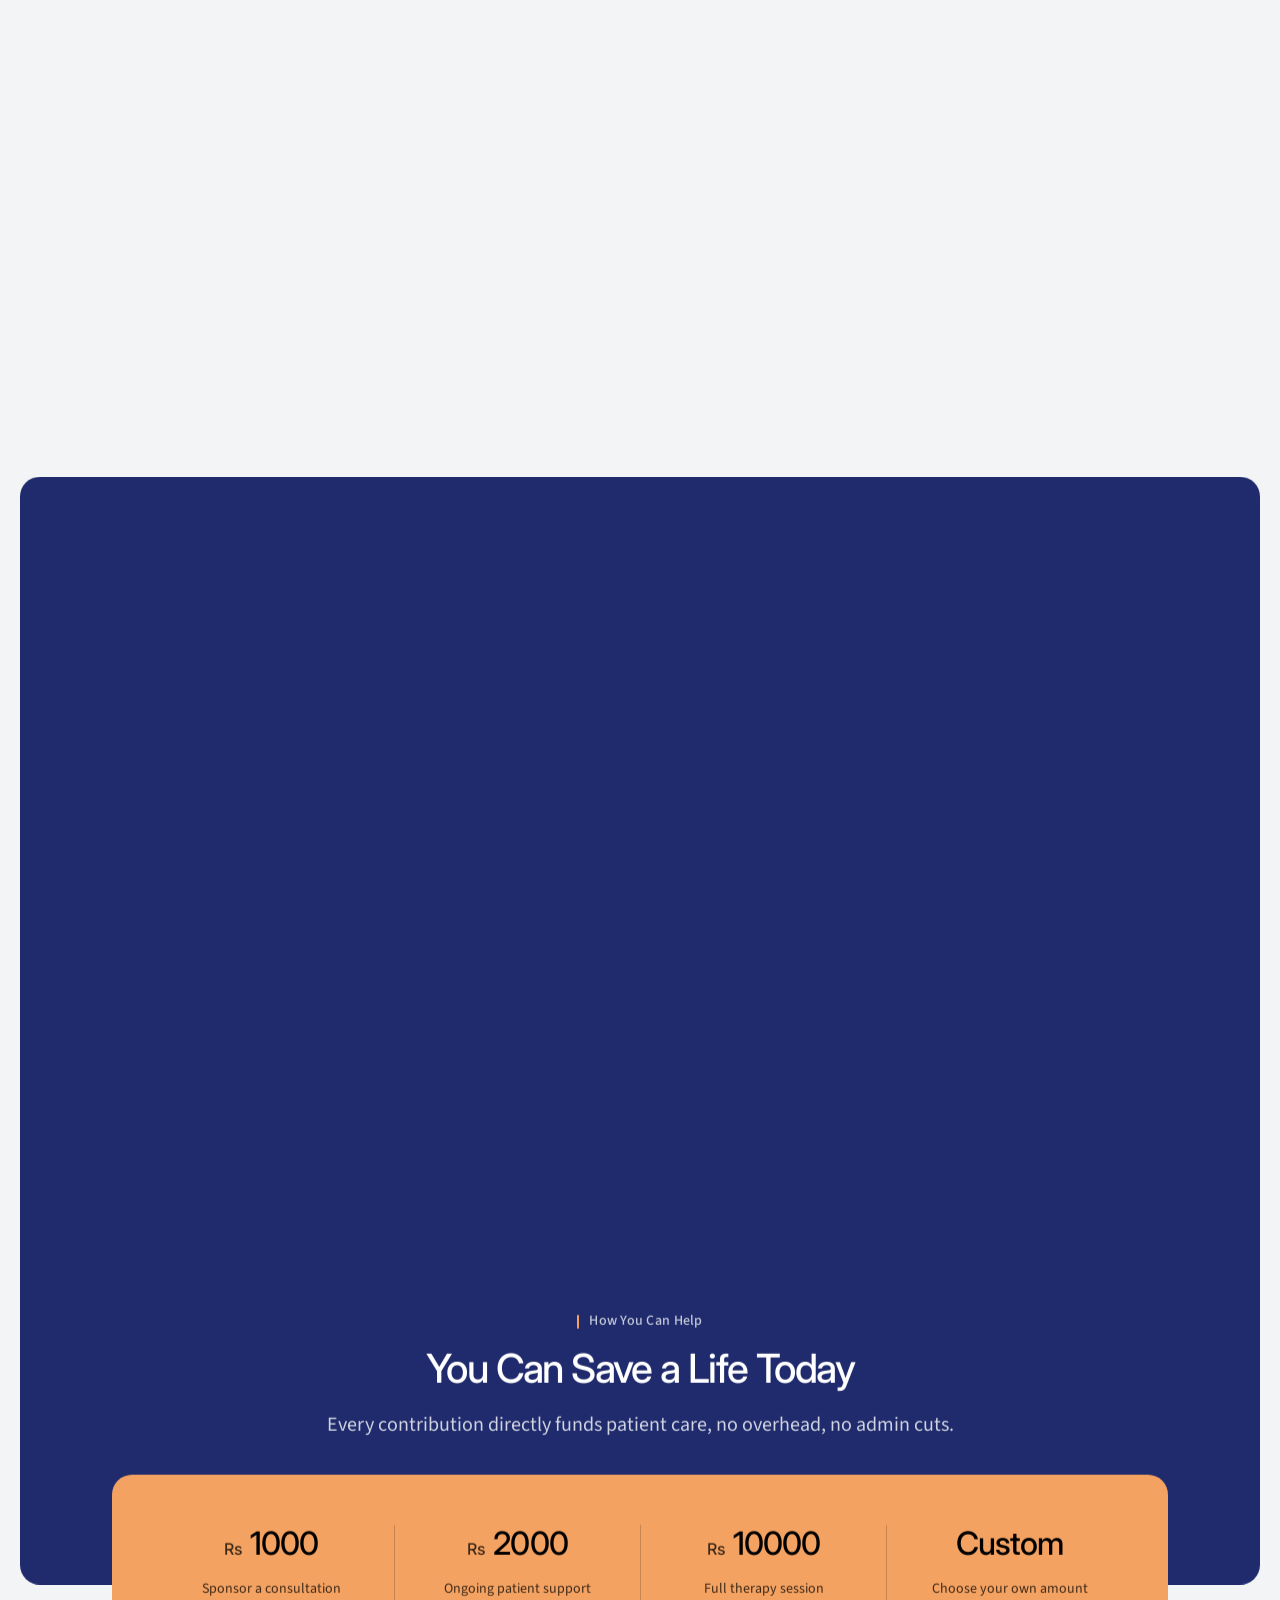
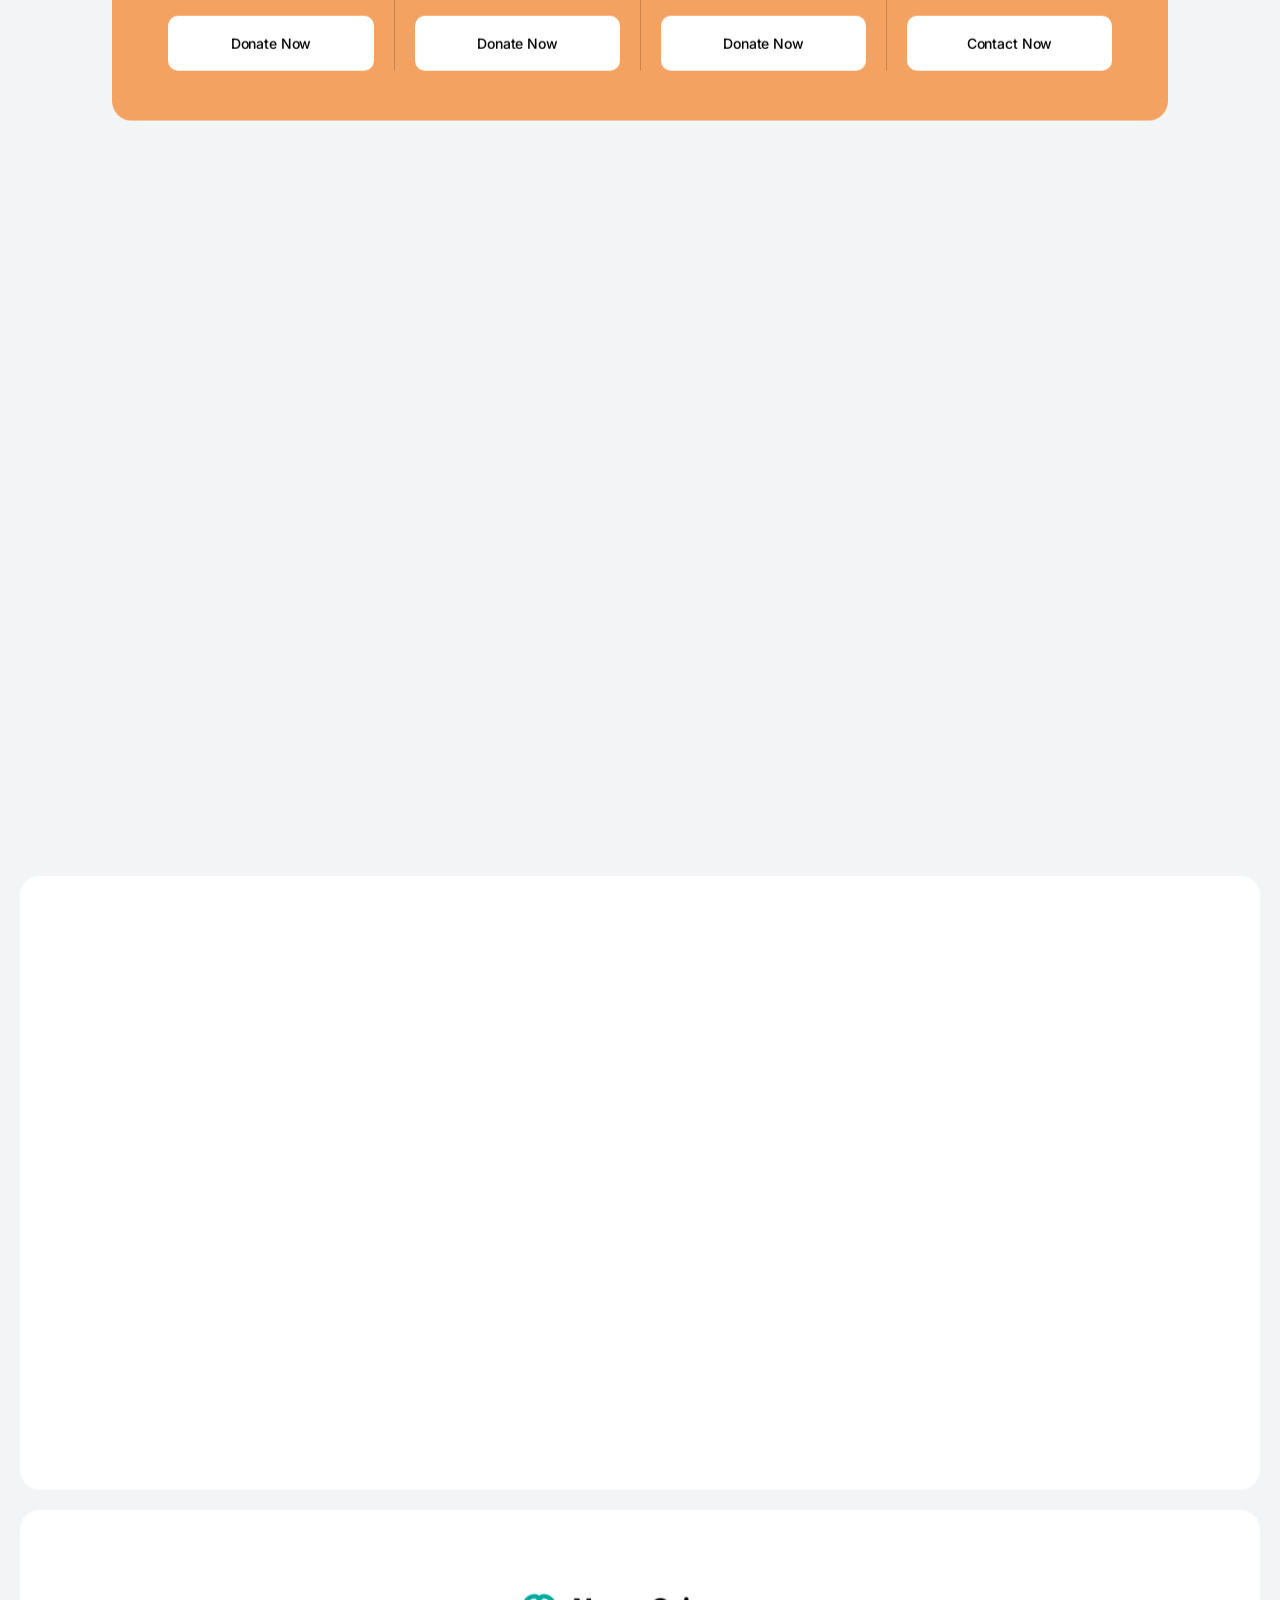
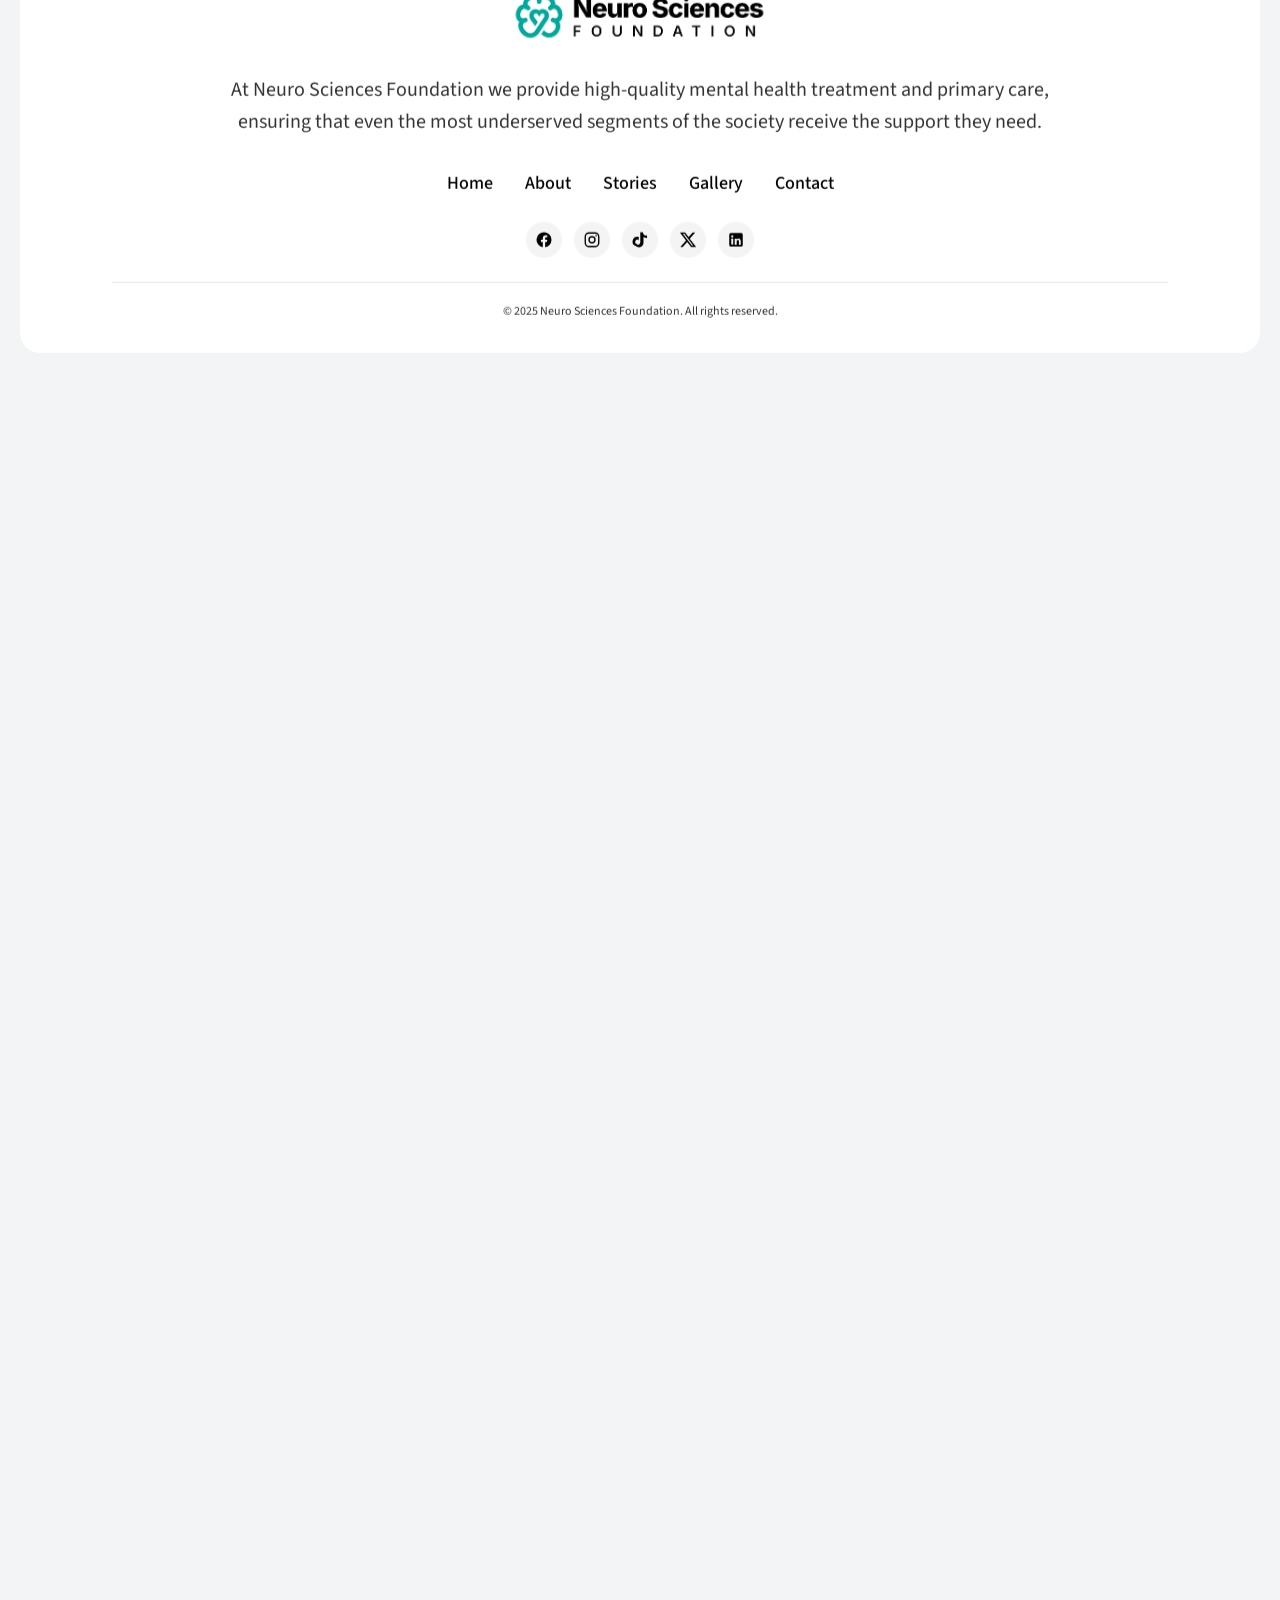
==== commit cf744c0b: "@ Open donate popups from About CTAs; sticky modal close button - Wire About-page donate tier CTAs t" ====
--- a/about.html
+++ b/about.html
@@ -190,8 +190,7 @@
       </div>
 
       <figure class="legacy__media">
-        <img src="About%20us/Abdul%20Qadeer%20khan.jpg" alt="Dr. Abdul Qadeer Khan">
-        <figcaption>Dr Abdul Qadeer Khan honouring Prof. Shakeel Jehangir Malik.</figcaption>
+        <img src="About%20us/Abdul%20Qadeer%20khan.jpg" alt="Dr. Abdul Qadeer Khan honouring Prof. Shakeel Jehangir Malik">
       </figure>
     </div>
   </section>
@@ -372,22 +371,22 @@
         <article class="tier-card">
           <span class="tier-card__amount">Rs <strong>1000</strong></span>
           <p>Sponsor a consultation</p>
-          <a href="donate.html" class="tier-card__btn">Donate Now</a>
+          <a href="donate.html" class="tier-card__btn" data-donate-open data-amount="1000">Donate Now</a>
         </article>
         <article class="tier-card">
           <span class="tier-card__amount">Rs <strong>2000</strong></span>
           <p>Ongoing patient support</p>
-          <a href="donate.html" class="tier-card__btn">Donate Now</a>
+          <a href="donate.html" class="tier-card__btn" data-donate-open data-amount="2000">Donate Now</a>
         </article>
         <article class="tier-card">
           <span class="tier-card__amount">Rs <strong>10000</strong></span>
           <p>Full therapy session</p>
-          <a href="donate.html" class="tier-card__btn">Donate Now</a>
+          <a href="donate.html" class="tier-card__btn" data-donate-open data-amount="10000">Donate Now</a>
         </article>
         <article class="tier-card">
           <span class="tier-card__amount tier-card__amount--custom"><strong>Custom</strong></span>
           <p>Choose your own amount</p>
-          <a href="contact.html" class="tier-card__btn">Contact Now</a>
+          <a href="contact.html" class="tier-card__btn" data-donate-open data-custom>Contact Now</a>
         </article>
       </div>
     </div>
--- a/styles.css
+++ b/styles.css
@@ -951,15 +951,30 @@
   align-items: stretch;
 }
 .story-card {
+  position: relative;
+  min-width: 0;
   background: #F3F4F6;
   border-radius: 20px;
   padding: 13px 13px 26px;
   display: flex;
   flex-direction: column;
   gap: var(--sp-4);
-  transition: transform var(--t);
-}
-.story-card:hover { transform: translateY(-3px); }
+  cursor: pointer;
+  outline: 2px solid transparent;
+  outline-offset: 2px;
+  transition: transform var(--t), outline-color var(--t);
+}
+.story-card:hover {
+  transform: translateY(-3px);
+  outline-color: var(--c-orange);
+}
+/* Make the whole card a click target that opens the story (stretched link). */
+.story-card__link::after {
+  content: '';
+  position: absolute;
+  inset: 0;
+  z-index: 1;
+}
 
 /* Before / after image pair with teal arrow between */
 .story-card__images {
@@ -967,12 +982,13 @@
   display: grid;
   grid-template-columns: 1fr 1fr;
   gap: 8px;
+  min-width: 0;
 }
 .story-card__before,
 .story-card__after {
   position: relative;
   margin: 0;
-  width: 187px;
+  width: 100%;
   height: 192px;
   max-width: 100%;
   min-width: 0;
@@ -3692,9 +3708,13 @@
   transform: translateY(0) scale(1);
 }
 .donate-modal__close {
-  position: absolute;
+  position: sticky;
+  float: right;
   top: 14px;
-  right: 14px;
+  /* negative bottom margin cancels the button's height so it doesn't push
+     content down; small top/right negatives nudge it toward the corner while
+     staying inside the dialog padding at every breakpoint */
+  margin: -16px -12px -40px 0;
   width: 40px;
   height: 40px;
   display: inline-flex;
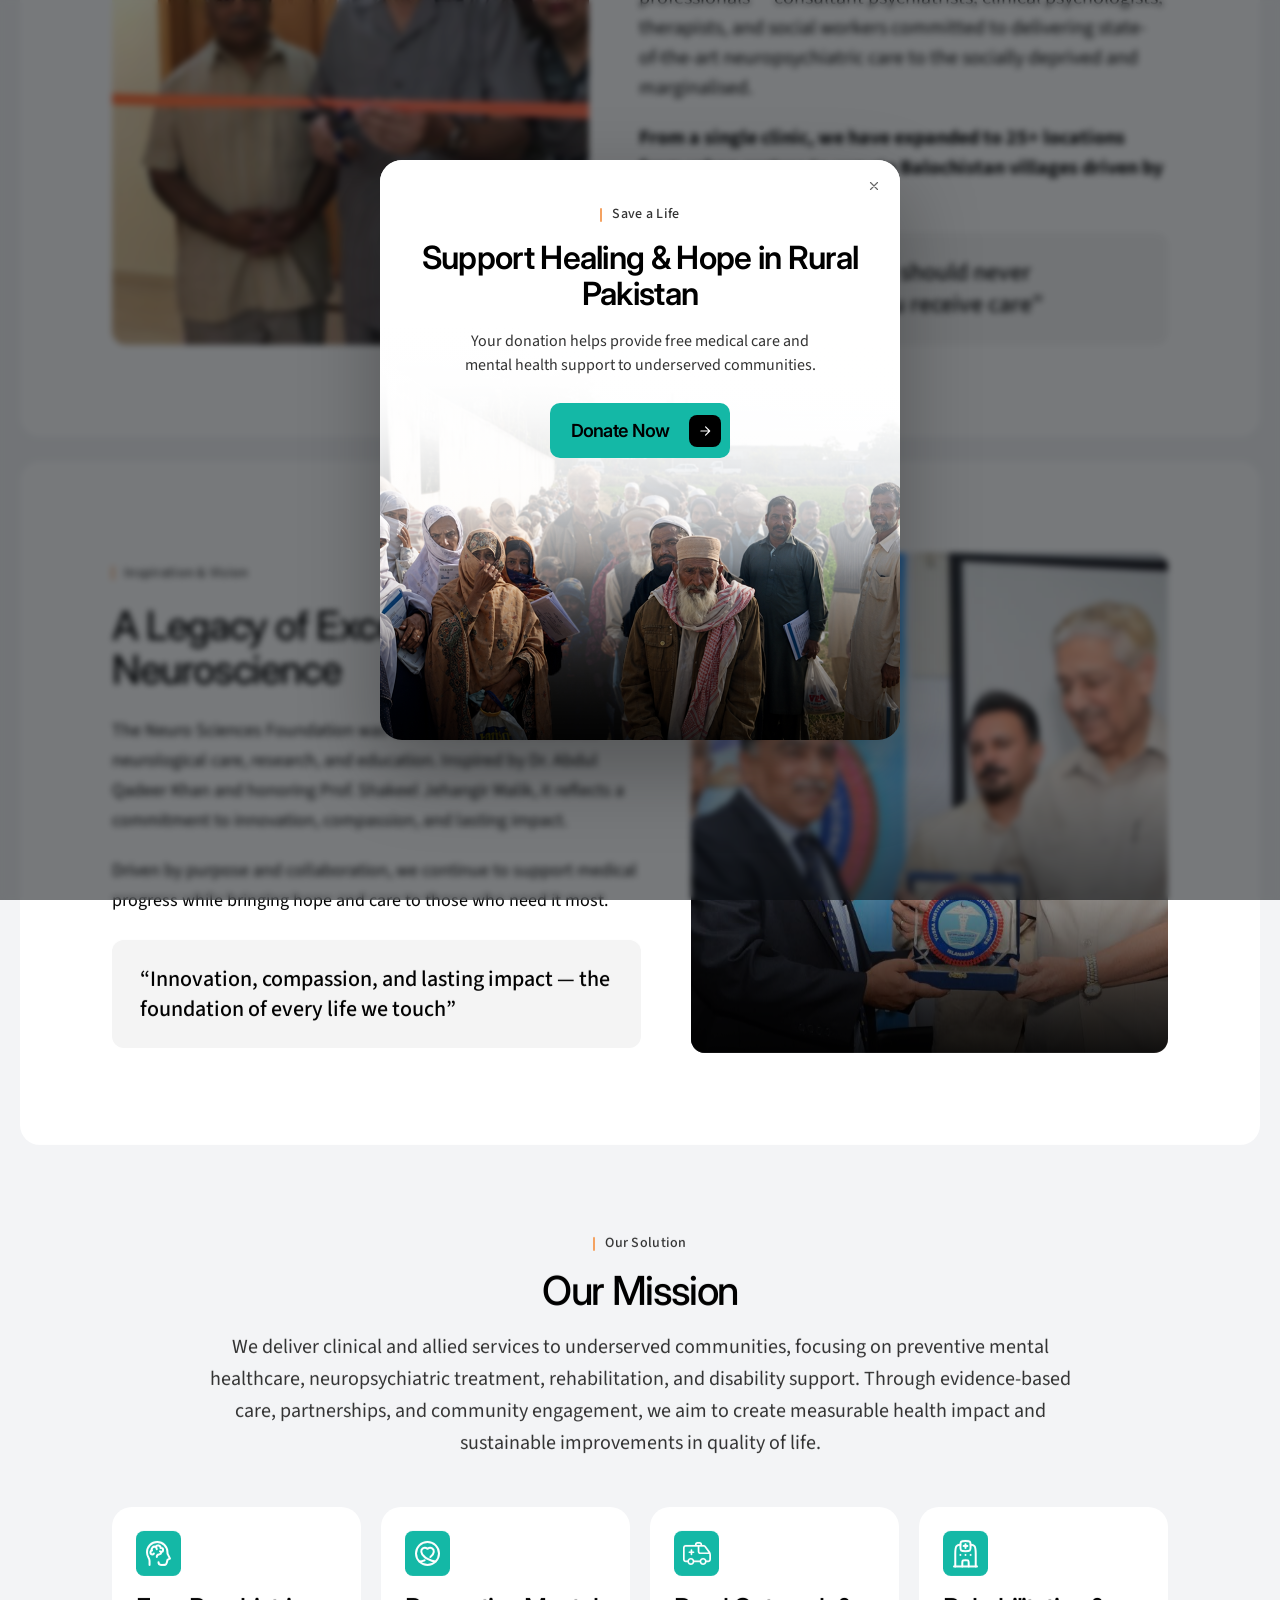
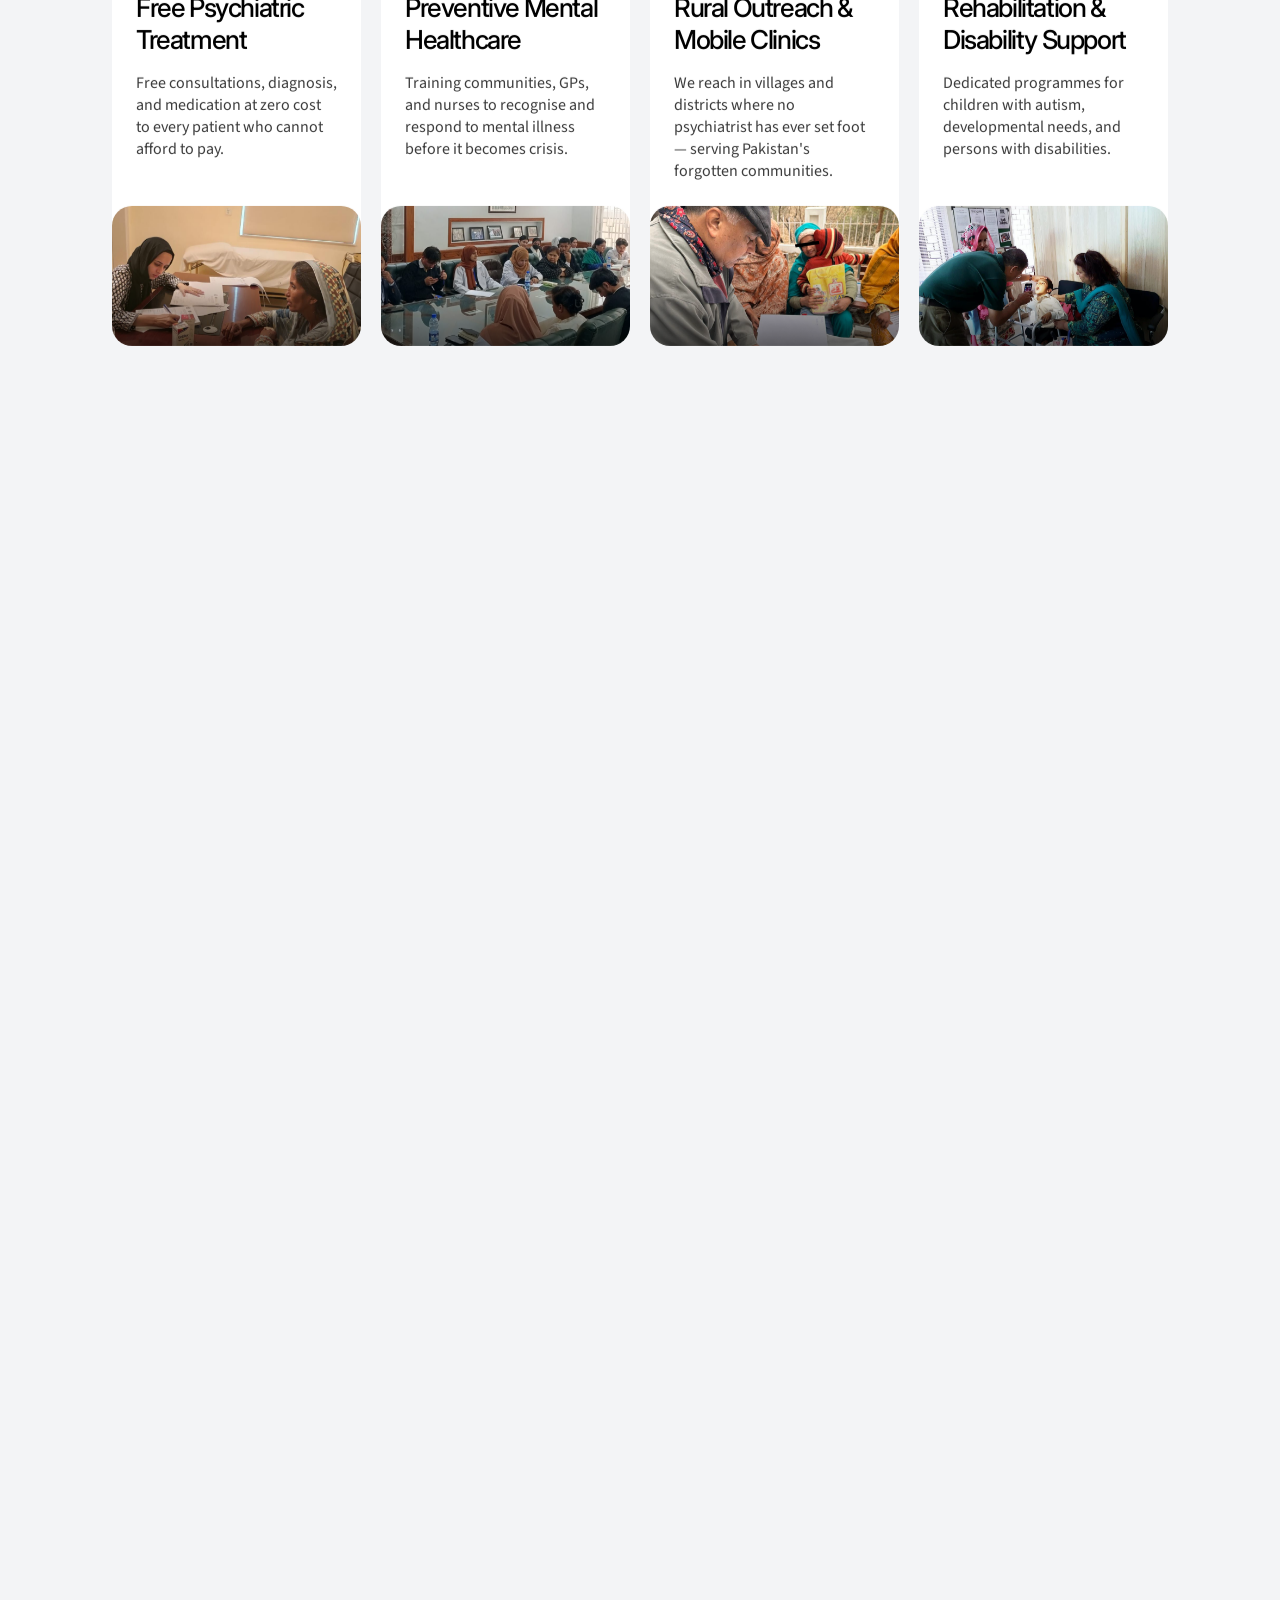
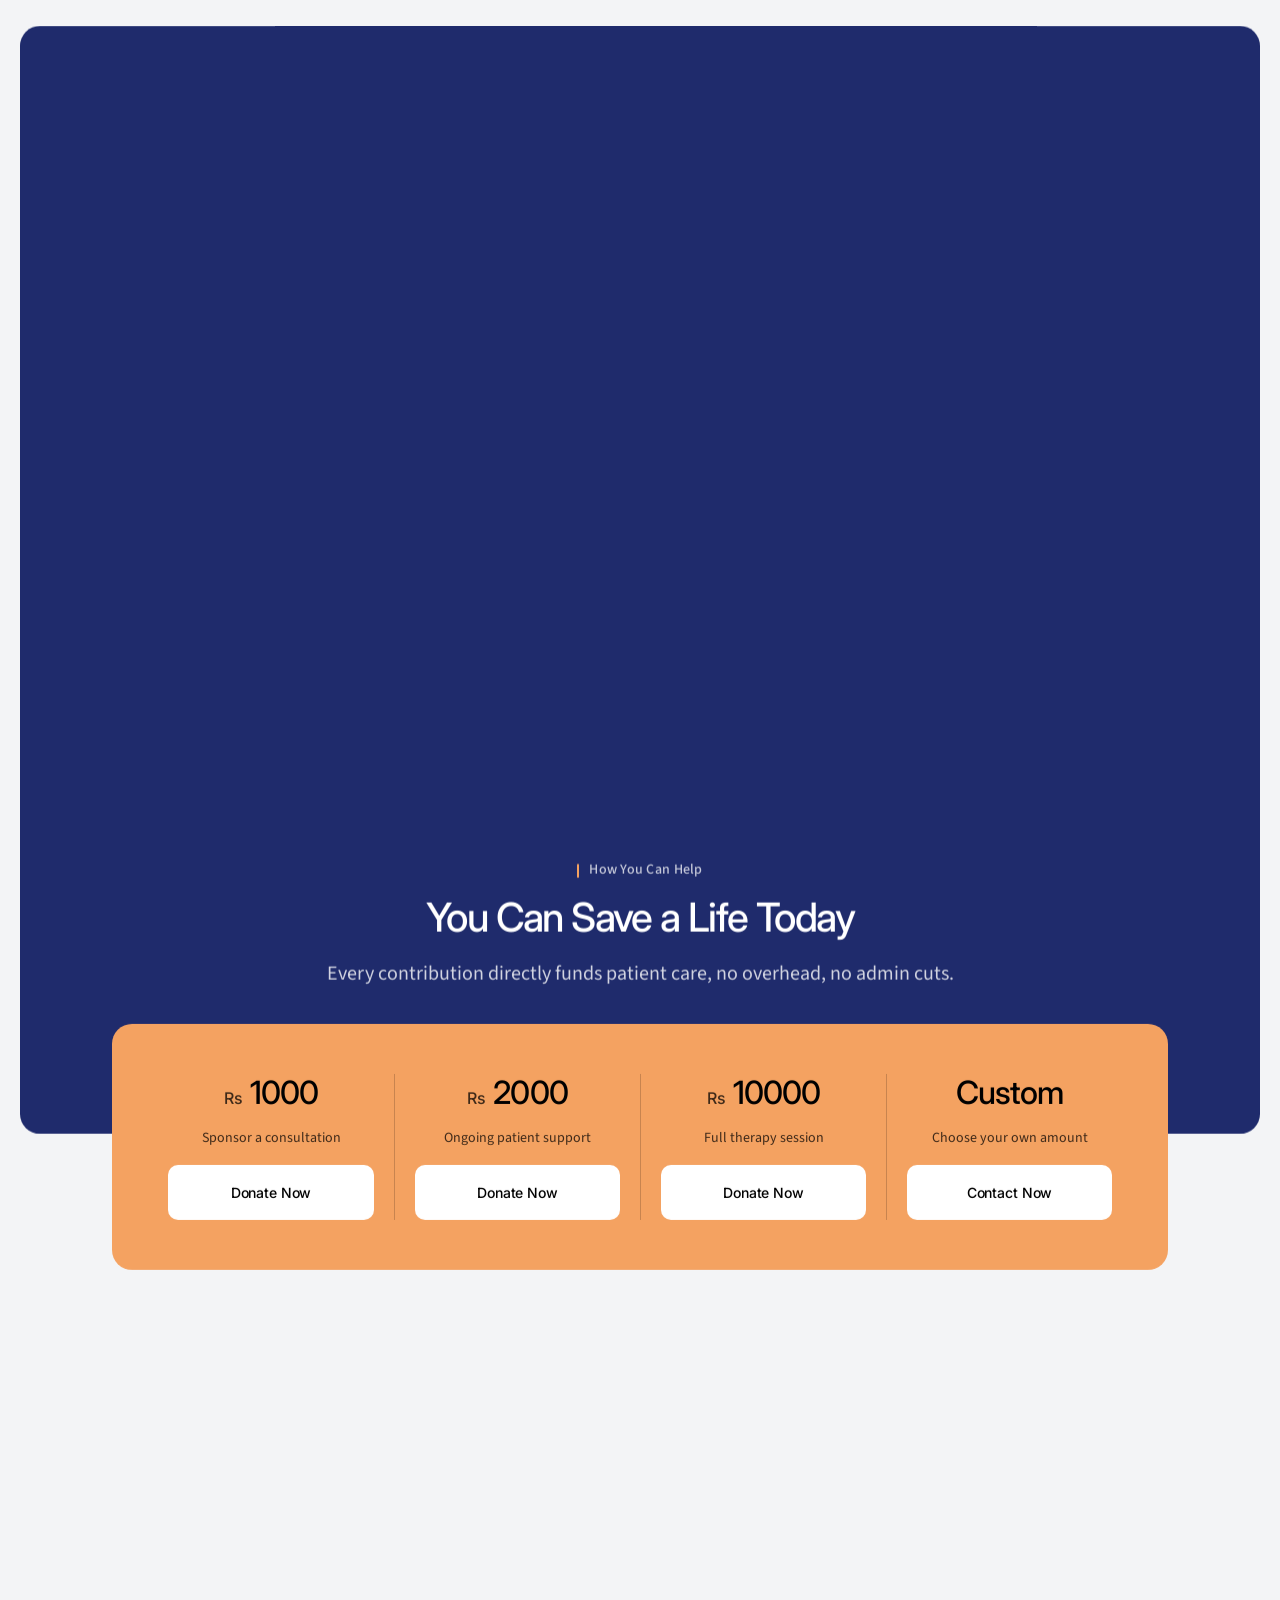
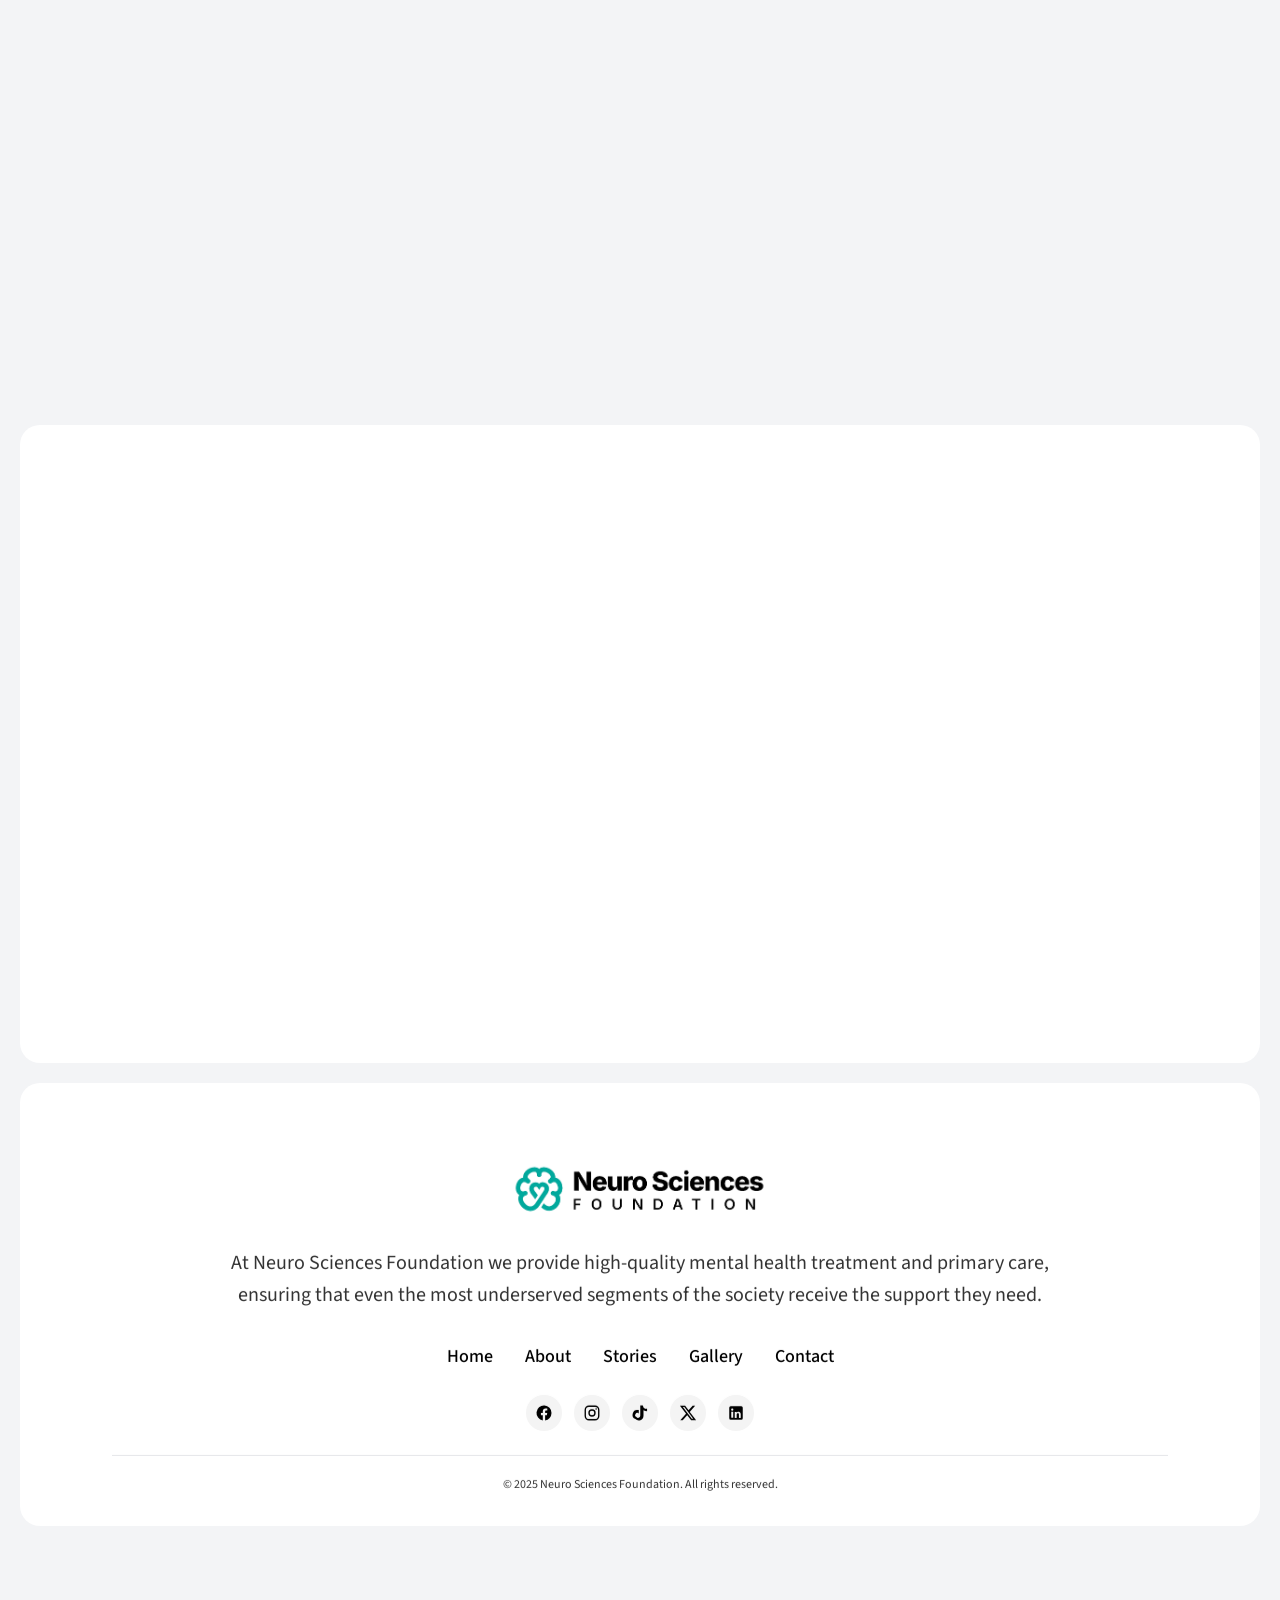
==== commit 881cbee7: "@ Change stat label "Lives Served" to "Lives Saved" on home and about pages Co-Authored-By: Claude O" ====
--- a/about.html
+++ b/about.html
@@ -81,7 +81,7 @@
       <ul class="hero-about__stats">
         <li>
           <span class="stat__num">200,000+</span>
-          <span class="stat__label">Lives Served</span>
+          <span class="stat__label">Lives Saved</span>
         </li>
         <li>
           <span class="stat__num">30,000+</span>
--- a/styles.css
+++ b/styles.css
@@ -1685,13 +1685,19 @@
 .volunteer__inner {
   display: grid;
   grid-template-columns: 1fr 1fr;
-  gap: var(--sp-9);
+  grid-template-areas:
+    "media roles"
+    "cta   roles";
+  gap: var(--sp-6) var(--sp-9);
   align-items: stretch;
 }
 .volunteer__media {
+  grid-area: media;
   display: flex;
   flex-direction: column;
 }
+.volunteer__inner > .volunteer__cta { grid-area: cta; align-self: end; margin-top: 0; }
+.volunteer__roles { grid-area: roles; }
 .volunteer__slides {
   position: relative;
   margin-top: auto;
@@ -1729,6 +1735,45 @@
   transition: background 0.5s ease;
 }
 .volunteer__progress-bar.is-active { background: var(--c-teal); }
+
+/* Join Our Team CTA card — sits where the image slideshow used to be */
+.volunteer__cta {
+  position: relative;
+  margin-top: auto;
+  width: 100%;
+  border-radius: 14px;
+  background: var(--c-navy);
+  display: flex;
+  flex-direction: column;
+  justify-content: center;
+  gap: 12px;
+  padding: 30px 34px;
+}
+.volunteer__cta .eyebrow { margin: 0; }
+.volunteer__cta-title {
+  font-family: 'Inter', system-ui, -apple-system, Segoe UI, Roboto, sans-serif;
+  font-size: 34px;
+  font-weight: 500;
+  line-height: 1.2;
+  letter-spacing: -0.04em;
+  color: #fff;
+}
+.volunteer__cta-text {
+  font-size: 16px;
+  line-height: 1.55;
+  color: rgba(255, 255, 255, 0.72);
+  max-width: 46ch;
+}
+.volunteer__cta .btn { align-self: flex-start; margin-top: 6px; }
+
+/* Right column: clarifies the role list is unpaid volunteering */
+.volunteer__roles {
+  display: flex;
+  flex-direction: column;
+  gap: var(--sp-4);
+}
+.volunteer__roles .eyebrow { margin: 0; }
+.volunteer__roles .volunteer__list { flex: 1; height: auto; }
 
 .volunteer__list {
   display: flex;
@@ -2055,7 +2100,13 @@
 
   .help-cta__inner { grid-template-columns: 1fr; }
 
-  .volunteer__inner { grid-template-columns: 1fr; }
+  .volunteer__inner {
+    grid-template-columns: 1fr;
+    grid-template-areas:
+      "media"
+      "roles"
+      "cta";
+  }
 
   .contact__inner { grid-template-columns: 1fr; }
 
@@ -2144,6 +2195,9 @@
   .volunteer__list { height: auto; }
   .volunteer__media { display: block; }
   .volunteer__slides { aspect-ratio: 16/10; }
+  .volunteer__cta { padding: 32px 26px; }
+  .volunteer__cta-title { font-size: 28px; }
+  .volunteer__cta .btn { align-self: stretch; width: 100%; }
 
   .contact__form { padding: var(--sp-5); }
   .contact__intro { padding: var(--sp-5); }
@@ -3881,6 +3935,112 @@
    APPOINTMENT + SPEAK NOW modals (reuses .donate-modal*)
    ===================================================== */
 .donate-modal__dialog--sm { width: min(620px, 100%); padding: 36px 36px 30px; }
+.donate-modal__dialog--md { width: min(720px, 100%); padding: 36px 36px 30px; }
+
+/* =====================================================
+   VACANCIES modal — open paid positions list
+   ===================================================== */
+.vacancy-list {
+  display: flex;
+  flex-direction: column;
+  gap: 14px;
+  margin-bottom: 28px;
+}
+.vacancy {
+  border: 1px solid var(--c-line);
+  border-radius: 14px;
+  padding: 20px 22px;
+  transition: border-color var(--t), box-shadow var(--t);
+}
+.vacancy:hover {
+  border-color: var(--c-teal);
+  box-shadow: 0 8px 24px rgba(20, 184, 166, 0.12);
+}
+.vacancy__top {
+  display: flex;
+  align-items: center;
+  justify-content: space-between;
+  gap: 12px;
+  margin-bottom: 12px;
+}
+.vacancy__title {
+  font-family: 'Inter', system-ui, -apple-system, Segoe UI, Roboto, sans-serif;
+  font-size: 19px;
+  font-weight: 500;
+  letter-spacing: -0.03em;
+  color: var(--c-dark);
+}
+.vacancy__type {
+  flex: none;
+  font-size: 12px;
+  font-weight: 600;
+  color: var(--c-teal-dark);
+  background: var(--c-teal-soft);
+  padding: 4px 10px;
+  border-radius: 999px;
+}
+.vacancy__meta {
+  display: flex;
+  flex-wrap: wrap;
+  gap: 8px 18px;
+  margin-bottom: 12px;
+}
+.vacancy__meta li {
+  display: inline-flex;
+  align-items: center;
+  gap: 6px;
+  font-family: 'Source Sans 3', sans-serif;
+  font-size: 14px;
+  color: var(--c-muted);
+}
+.vacancy__ico { width: 16px; height: 16px; color: var(--c-muted-2); flex: none; }
+.vacancy__deadline { color: var(--c-orange-2); font-weight: 600; }
+.vacancy__deadline .vacancy__ico { color: var(--c-orange-2); }
+.vacancy__desc {
+  font-family: 'Source Sans 3', sans-serif;
+  font-size: 14px;
+  line-height: 1.5;
+  color: var(--c-muted);
+  margin-bottom: 14px;
+}
+.vacancy__apply {
+  position: relative;
+  display: inline-flex;
+  align-items: center;
+  gap: 8px;
+  font-family: 'Inter', system-ui, -apple-system, Segoe UI, Roboto, sans-serif;
+  font-size: 15px;
+  font-weight: 600;
+  letter-spacing: -0.02em;
+  color: var(--c-teal-dark);
+  background: none;
+  border: 0;
+  cursor: pointer;
+  padding: 0;
+}
+.vacancy__apply .btn__icon {
+  position: static;
+  transform: none;
+  width: 12px;
+  height: 12px;
+  padding: 6px;
+  background: var(--c-teal);
+  color: #000;
+}
+.vacancy__apply:hover { color: var(--c-teal); }
+
+.vacancy-form {
+  border-top: 1px solid var(--c-line);
+  padding-top: 24px;
+}
+.vacancy-form__heading {
+  font-family: 'Inter', system-ui, -apple-system, Segoe UI, Roboto, sans-serif;
+  font-size: 20px;
+  font-weight: 500;
+  letter-spacing: -0.03em;
+  color: var(--c-dark);
+  margin-bottom: 4px;
+}
 
 .appt-form { display: flex; flex-direction: column; gap: 14px; }
 .appt-form__row {
@@ -4039,7 +4199,9 @@
 .help-form__crisis a:hover { text-decoration: underline; }
 
 @media (max-width: 767px) {
-  .donate-modal__dialog--sm { padding: 28px 18px 22px; }
+  .donate-modal__dialog--sm,
+  .donate-modal__dialog--md { padding: 28px 18px 22px; }
+  .vacancy__top { flex-wrap: wrap; }
   .appt-form__row { grid-template-columns: 1fr; }
   .speak-grid { grid-template-columns: 1fr; }
   .help-form__radios { flex-direction: column; }
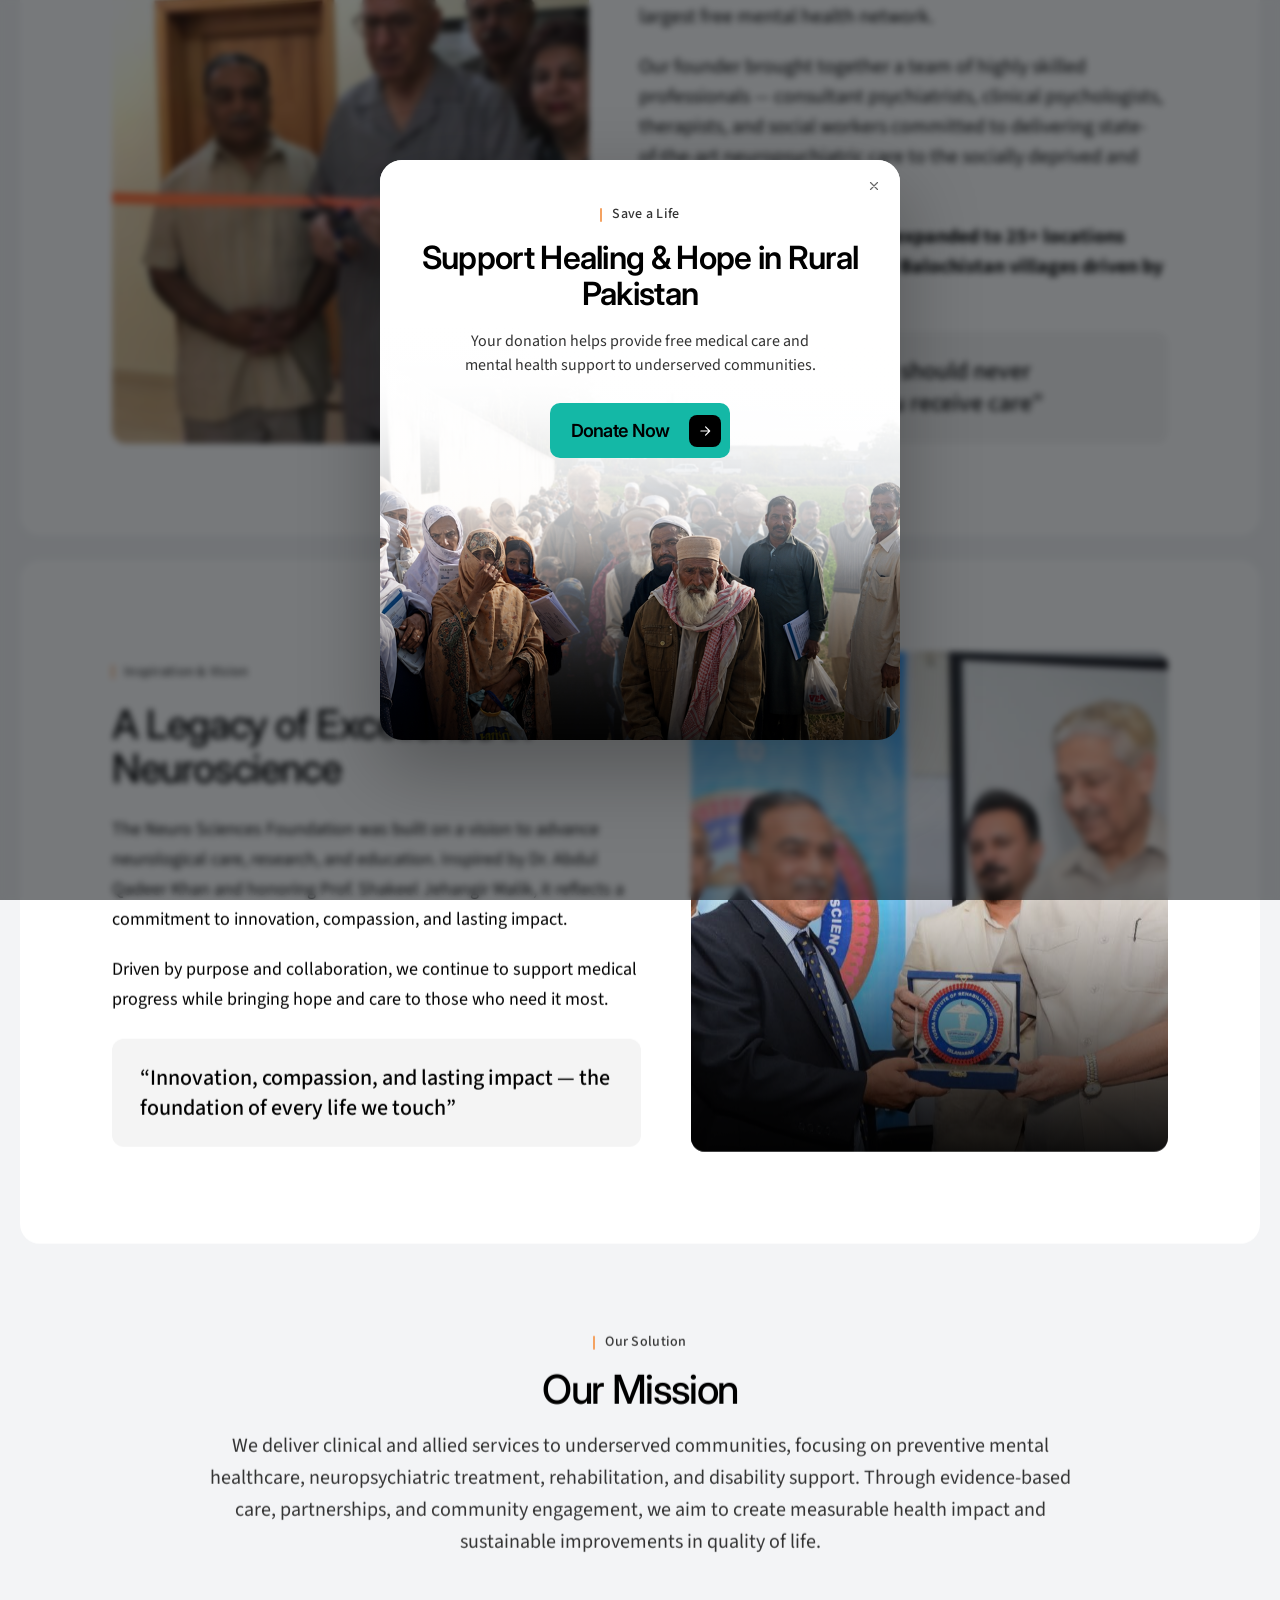
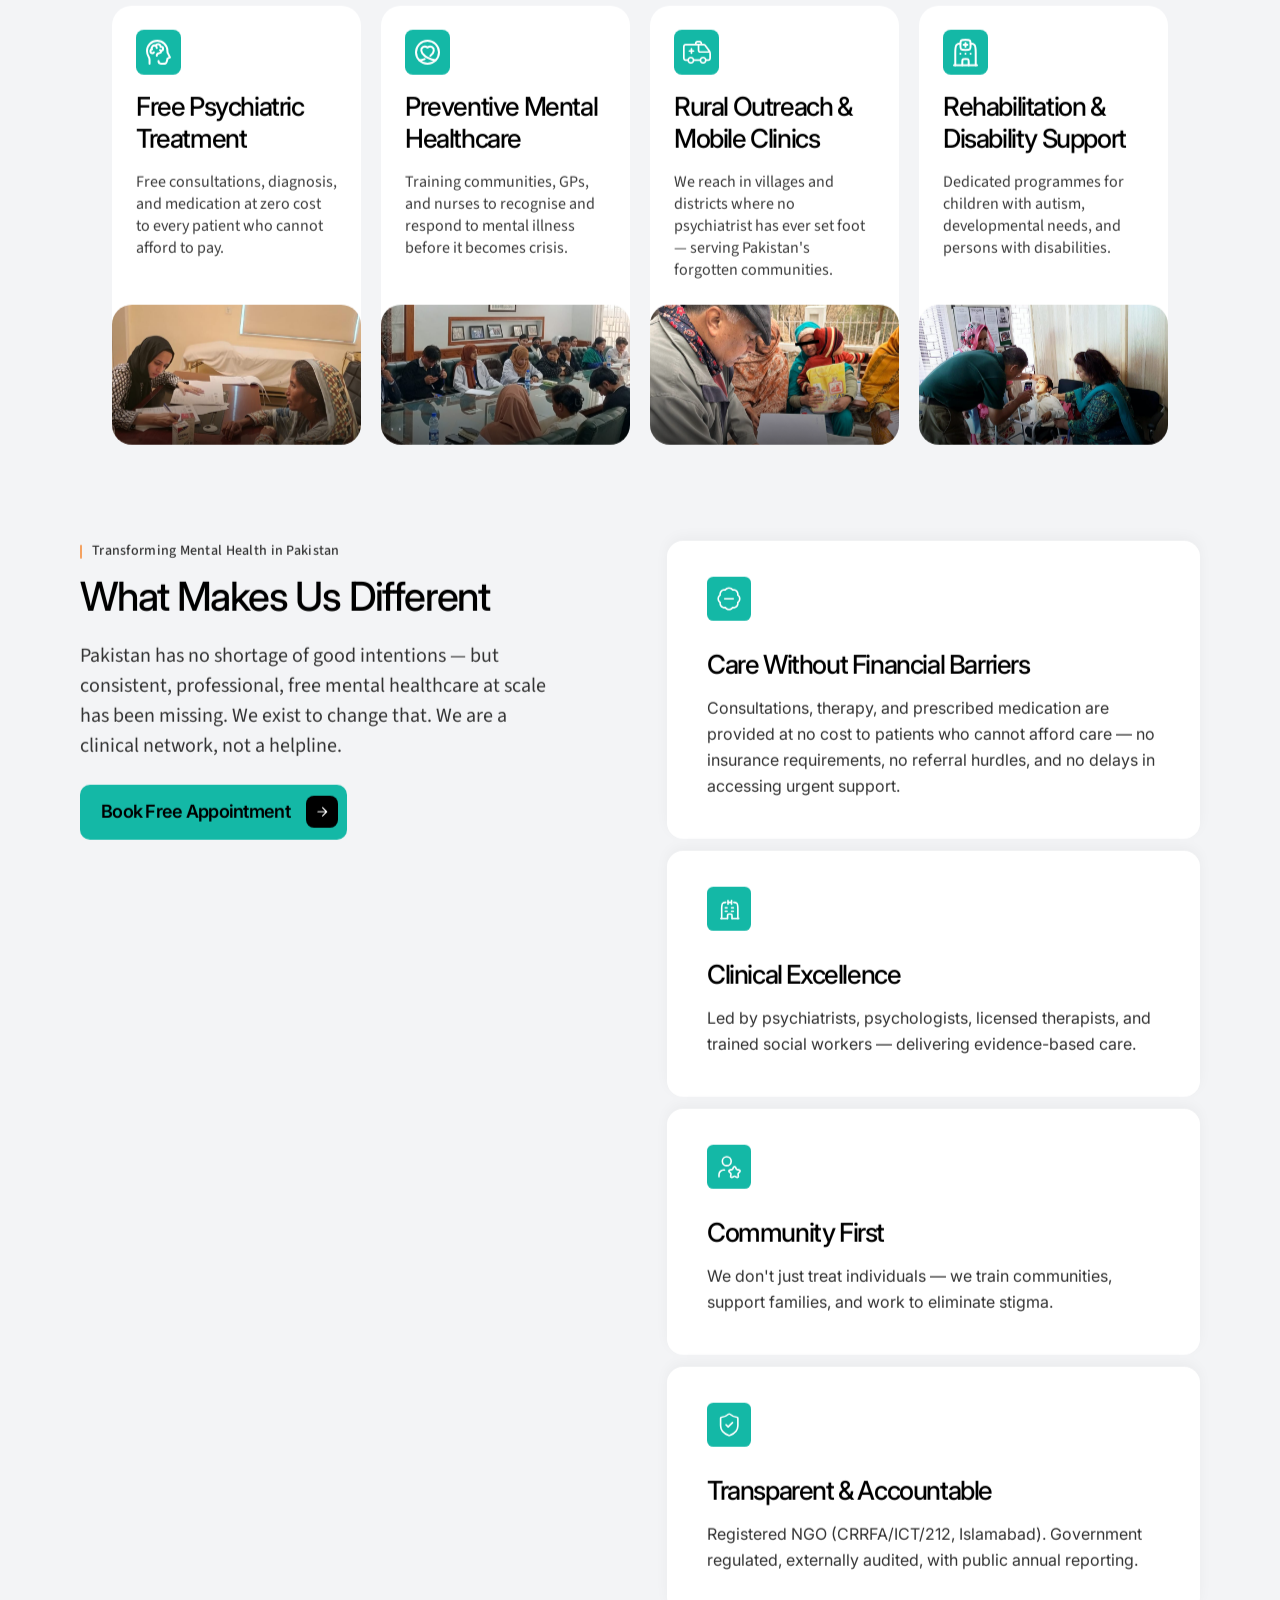
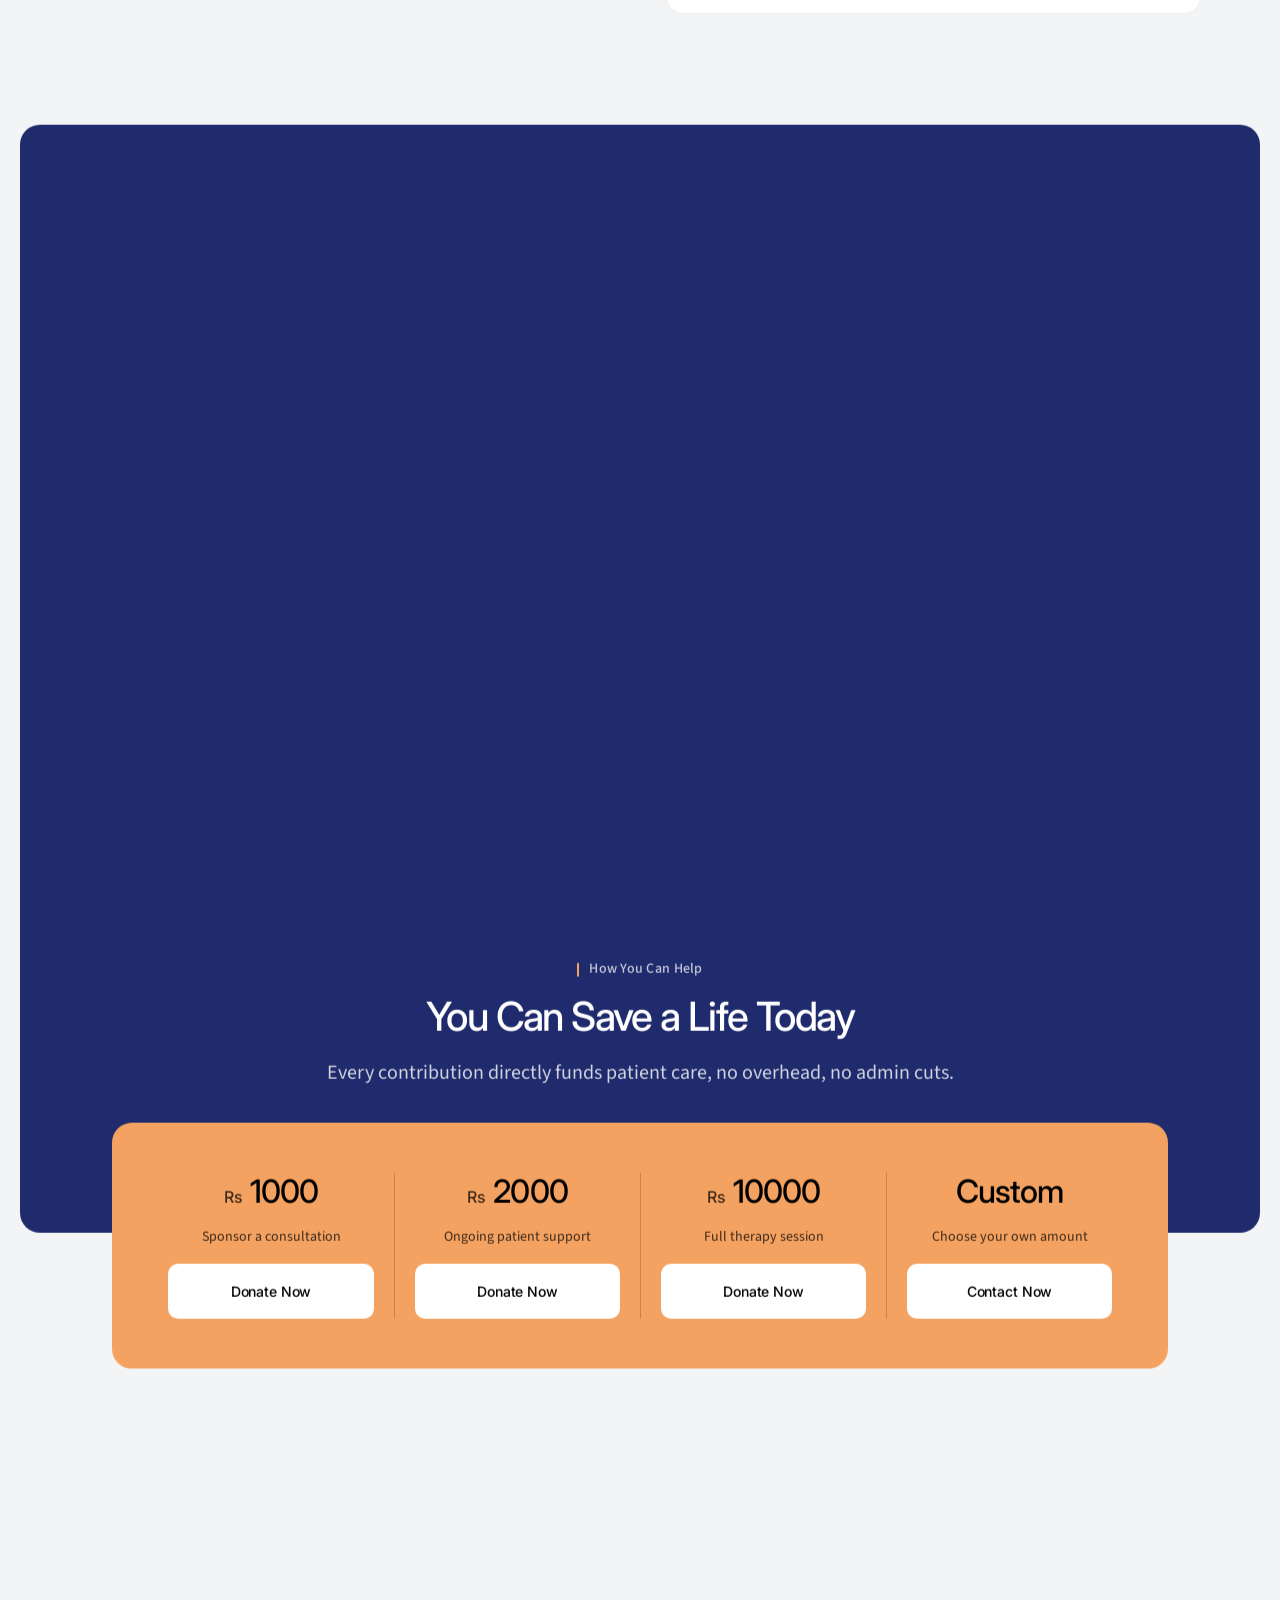
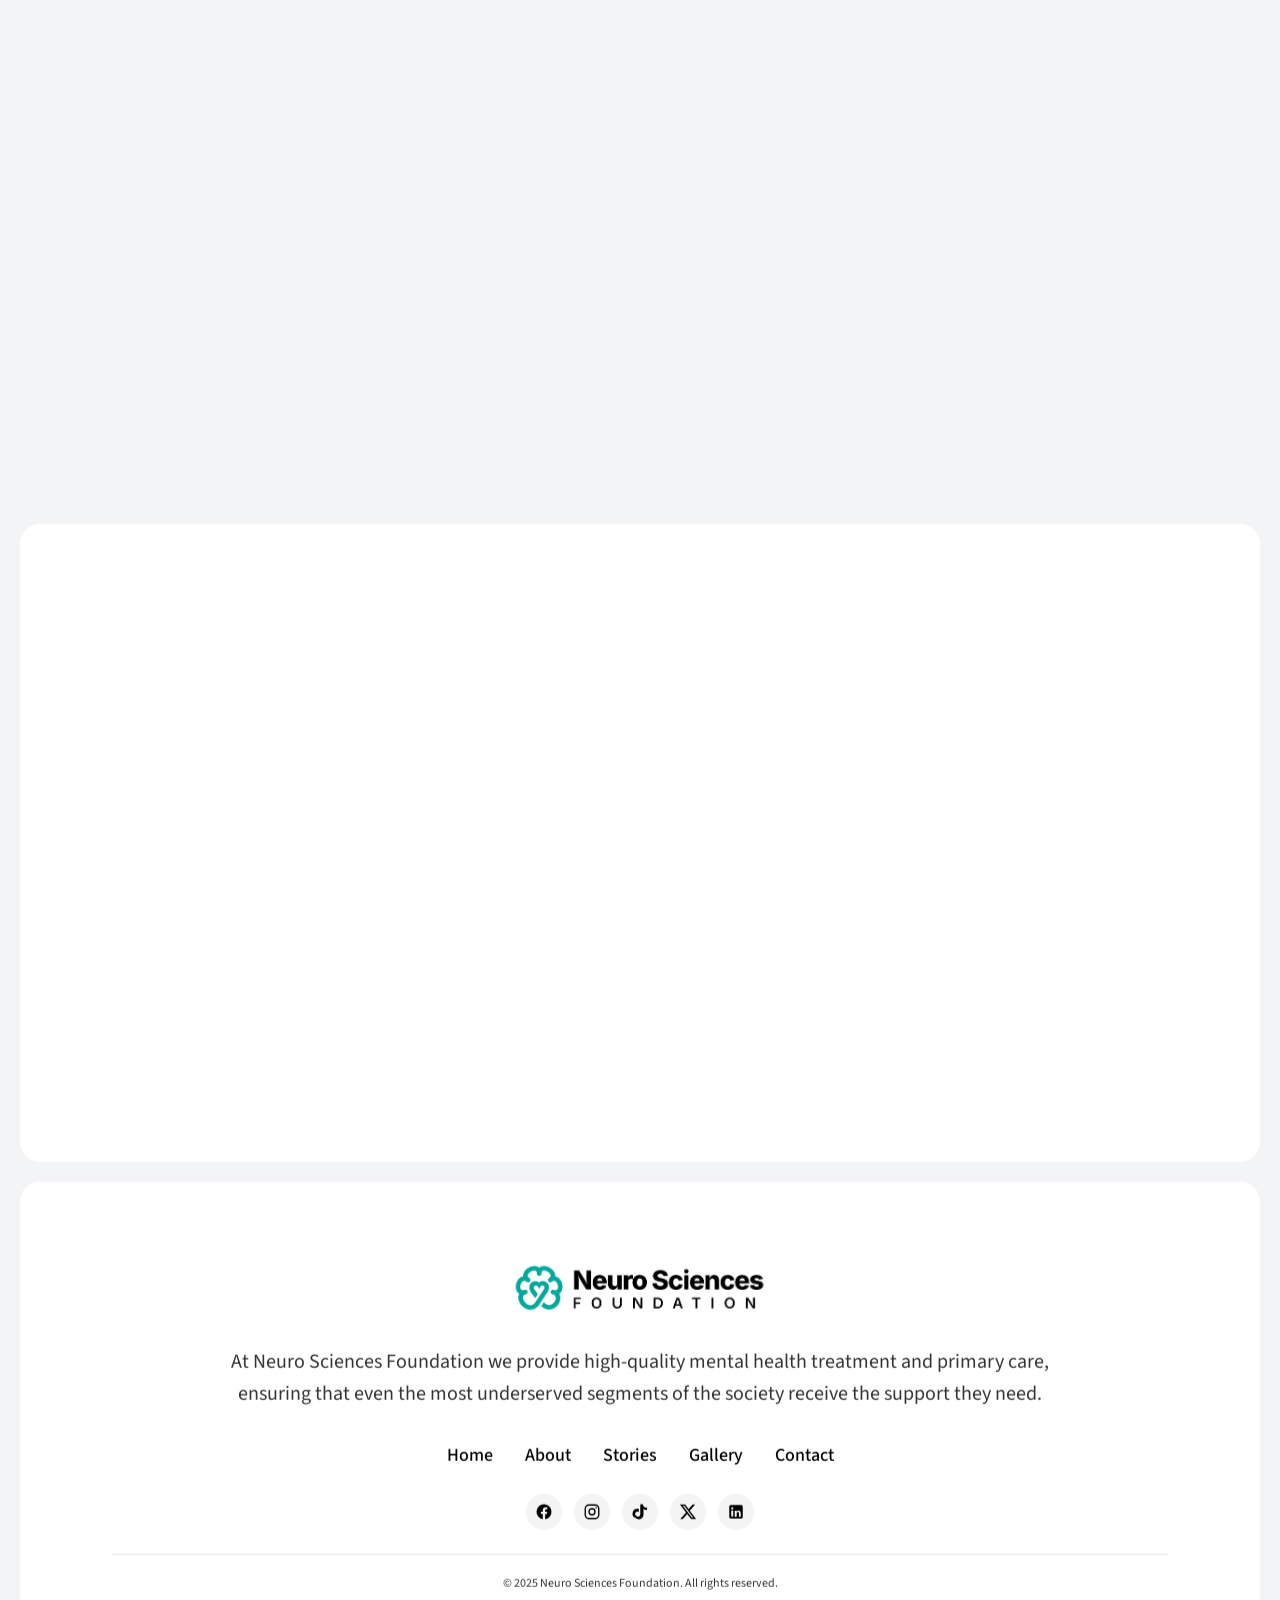
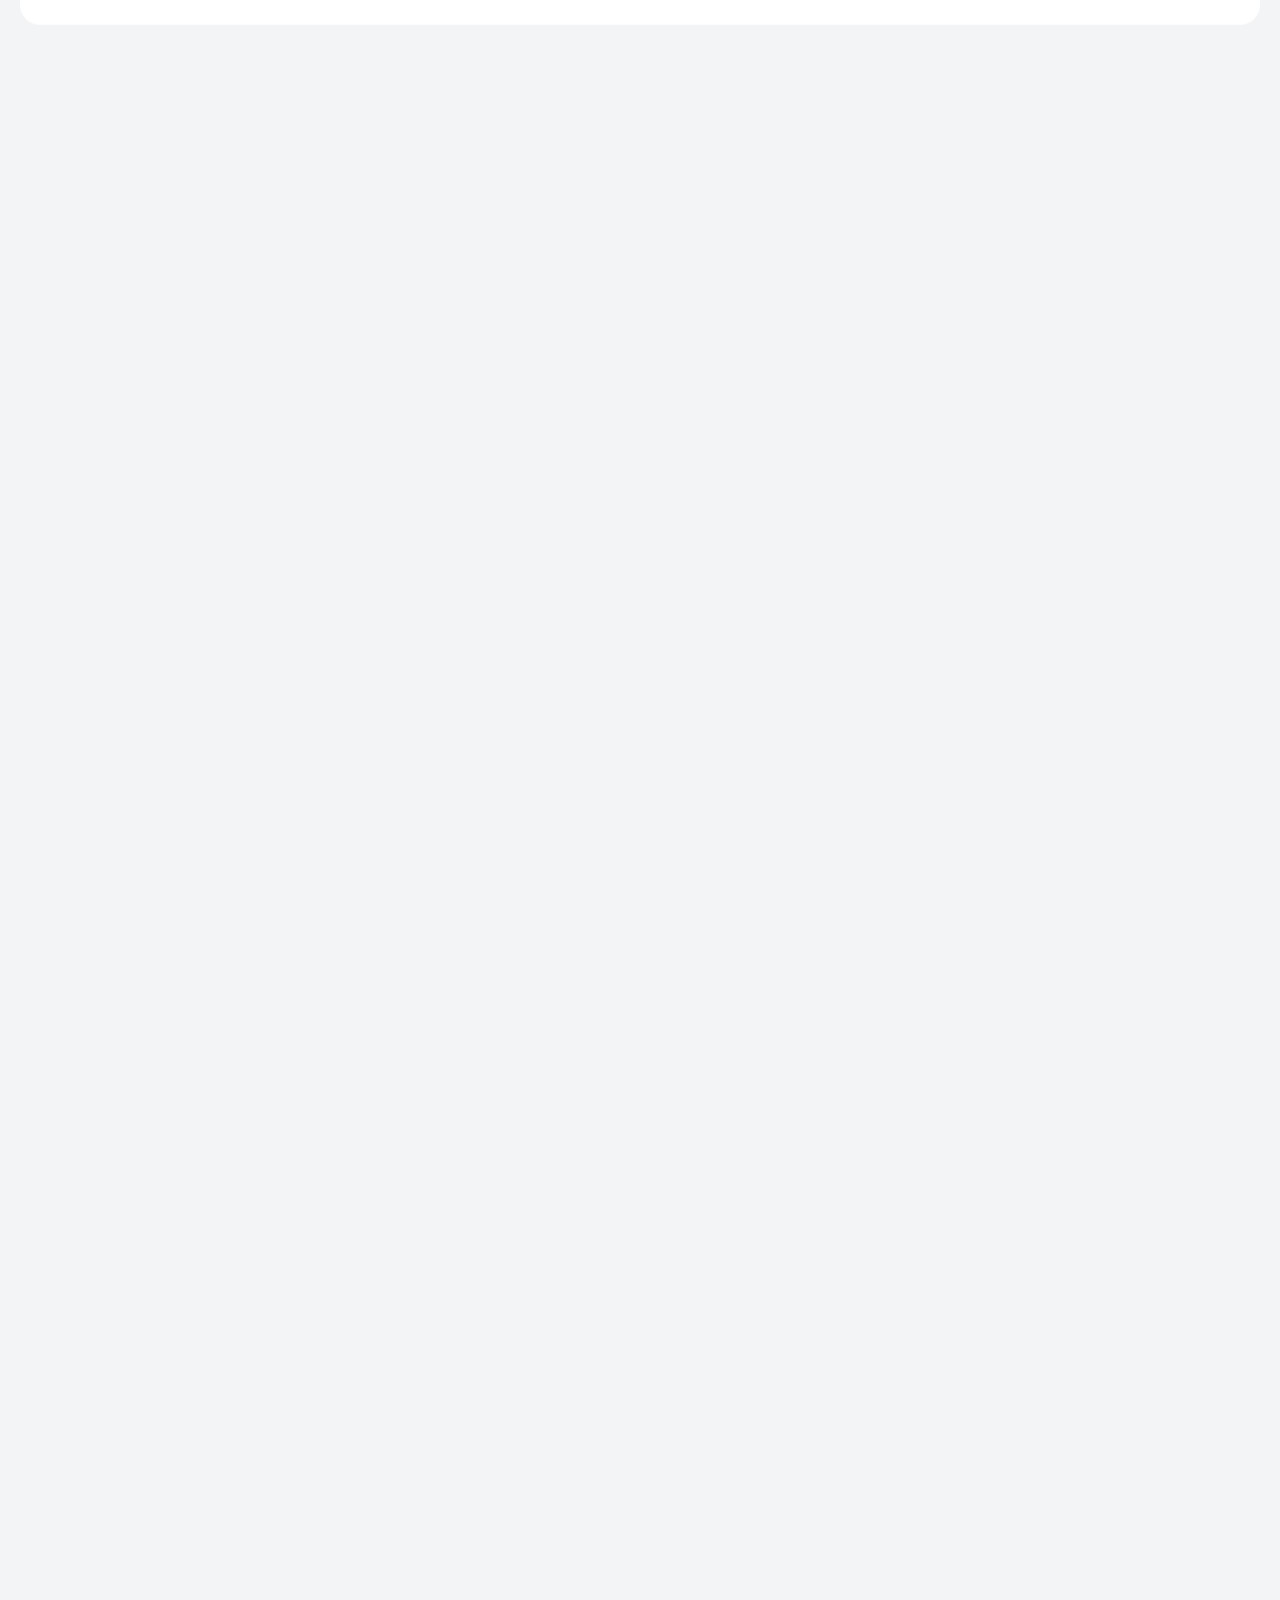
==== commit 65128aed: "Add hide-on-scroll mobile nav; gallery category headings - Mobile: header is now fixed and hides on " ====
--- a/about.html
+++ b/about.html
@@ -263,7 +263,7 @@
           professional, free mental healthcare at scale has been missing. We
           exist to change that. We are a clinical network, not a helpline.
         </p>
-        <a href="#" class="btn btn--teal">
+        <a href="#" class="btn btn--teal" data-appointment-open>
           Book Free Appointment
           <svg class="btn__icon"><use href="#i-arrow"/></svg>
         </a>
@@ -462,9 +462,9 @@
             waiting. Every donation and effort helps us reach them.
           </p>
           <div class="volunteer__slides">
-            <img class="volunteer__slide is-active" src="Gallery%20page/Set%203/WhatsApp%20Image%202026-06-25%20at%204.15.06%20PM.jpeg" alt="NSF team supporting patients">
-            <img class="volunteer__slide" src="Gallery%20page/Trainings/WhatsApp%20Image%202026-06-25%20at%203.47.22%20PM.jpeg" alt="NSF training session">
-            <img class="volunteer__slide" src="Gallery%20page/Set%203/WhatsApp%20Image%202026-06-25%20at%204.17.19%20PM.jpeg" alt="NSF community outreach">
+            <img class="volunteer__slide is-active" src="About%20us/Join%20Our%20mission/WhatsApp%20Image%202026-06-25%20at%203.47.22%20PM.jpeg" alt="NSF team supporting patients">
+            <img class="volunteer__slide" src="About%20us/Join%20Our%20mission/WhatsApp%20Image%202026-06-27%20at%206.27.12%20PM%20(2).jpeg" alt="NSF training session">
+            <img class="volunteer__slide" src="About%20us/Join%20Our%20mission/WhatsApp%20Image%202026-06-27%20at%206.33.34%20PM%20(1).jpeg" alt="NSF community outreach">
             <div class="volunteer__progress" aria-hidden="true">
               <span class="volunteer__progress-bar is-active"></span>
               <span class="volunteer__progress-bar"></span>
@@ -1045,6 +1045,33 @@
       document.querySelector('.main-nav').classList.toggle('is-open');
     });
 
+    /* ---------- Mobile: hide nav on scroll down, show on scroll up ---------- */
+    (function () {
+      const header = document.querySelector('.site-header');
+      if (!header) return;
+      const mq = window.matchMedia('(max-width: 1023px)');
+      // On mobile the header is position:fixed; lift it out of the hero (an
+      // isolated stacking context) to <body> so it paints over page content.
+      if (mq.matches && header.parentElement !== document.body) document.body.appendChild(header);
+      let lastY = window.scrollY;
+      let ticking = false;
+      const DELTA = 6;
+      function update() {
+        ticking = false;
+        if (!mq.matches) { header.classList.remove('is-hidden'); return; }
+        // Keep the bar visible whenever the mobile menu is open.
+        if (document.querySelector('.main-nav.is-open')) { header.classList.remove('is-hidden'); lastY = window.scrollY; return; }
+        const y = window.scrollY;
+        if (Math.abs(y - lastY) < DELTA) return;
+        if (y > lastY && y > 90) header.classList.add('is-hidden');   // scrolling down
+        else                     header.classList.remove('is-hidden'); // scrolling up
+        lastY = y;
+      }
+      window.addEventListener('scroll', () => {
+        if (!ticking) { requestAnimationFrame(update); ticking = true; }
+      }, { passive: true });
+    })();
+
     /* ---------- Scroll-triggered donate popup (≥20% page scroll) ---------- */
     (function () {
       const popup = document.getElementById('scrollPopup');
@@ -1218,6 +1245,10 @@
       const reduce = window.matchMedia('(prefers-reduced-motion: reduce)').matches;
       const coarse = window.matchMedia('(pointer: coarse)').matches;
       if (reduce || coarse) return;
+
+      // Skip the transform-based smooth scroll at mobile widths too, so the
+      // fixed mobile header pins to the viewport instead of this wrapper.
+      if (window.matchMedia('(max-width: 1023px)').matches) return;
 
       const scrollContent = document.createElement('div');
       scrollContent.className = 'scroll-content';
--- a/styles.css
+++ b/styles.css
@@ -1001,6 +1001,20 @@
   height: 100%;
   object-fit: cover;
   display: block;
+}
+/* Empty placeholder (no before/after photo yet) */
+.story-card__ph {
+  display: flex;
+  align-items: center;
+  justify-content: center;
+  background: #fff;
+  border: 2px dashed var(--c-line);
+}
+.story-card__ph-icon {
+  width: 36px;
+  height: 36px;
+  color: var(--c-muted-2);
+  opacity: 0.45;
 }
 .story-card__before figcaption,
 .story-card__after figcaption {
@@ -2079,6 +2093,17 @@
   }
   .header__cta { display: none; }
   .nav-toggle { display: inline-flex; }
+
+  /* Sticky mobile nav: travels with the page, hides on scroll down,
+     reappears on scroll up. */
+  .site-header {
+    position: fixed;
+    transition: transform 0.35s ease;
+    will-change: transform;
+  }
+  .site-header.is-hidden {
+    transform: translateX(-50%) translateY(calc(-100% - 24px));
+  }
 
   .founder__grid { grid-template-columns: 1fr; }
   .founder__photo { min-height: 320px; }
@@ -4512,6 +4537,24 @@
 }
 .gallery-item:hover img { transform: scale(1.04); }
 
+/* Empty placeholder tiles (no image yet) */
+.gallery-item--placeholder {
+  cursor: default;
+  background: #fff;
+  border: 2px dashed var(--c-line);
+  display: flex;
+  align-items: center;
+  justify-content: center;
+}
+.gallery-category--alt .gallery-item--placeholder { background: rgba(255, 255, 255, 0.6); }
+.gallery-item--placeholder:hover { transform: none; box-shadow: none; }
+.gallery-placeholder__icon {
+  width: 34px;
+  height: 34px;
+  color: var(--c-muted-2);
+  opacity: 0.45;
+}
+
 @media (max-width: 1023px) {
   .gallery-grid { grid-template-columns: repeat(3, 1fr); }
 }
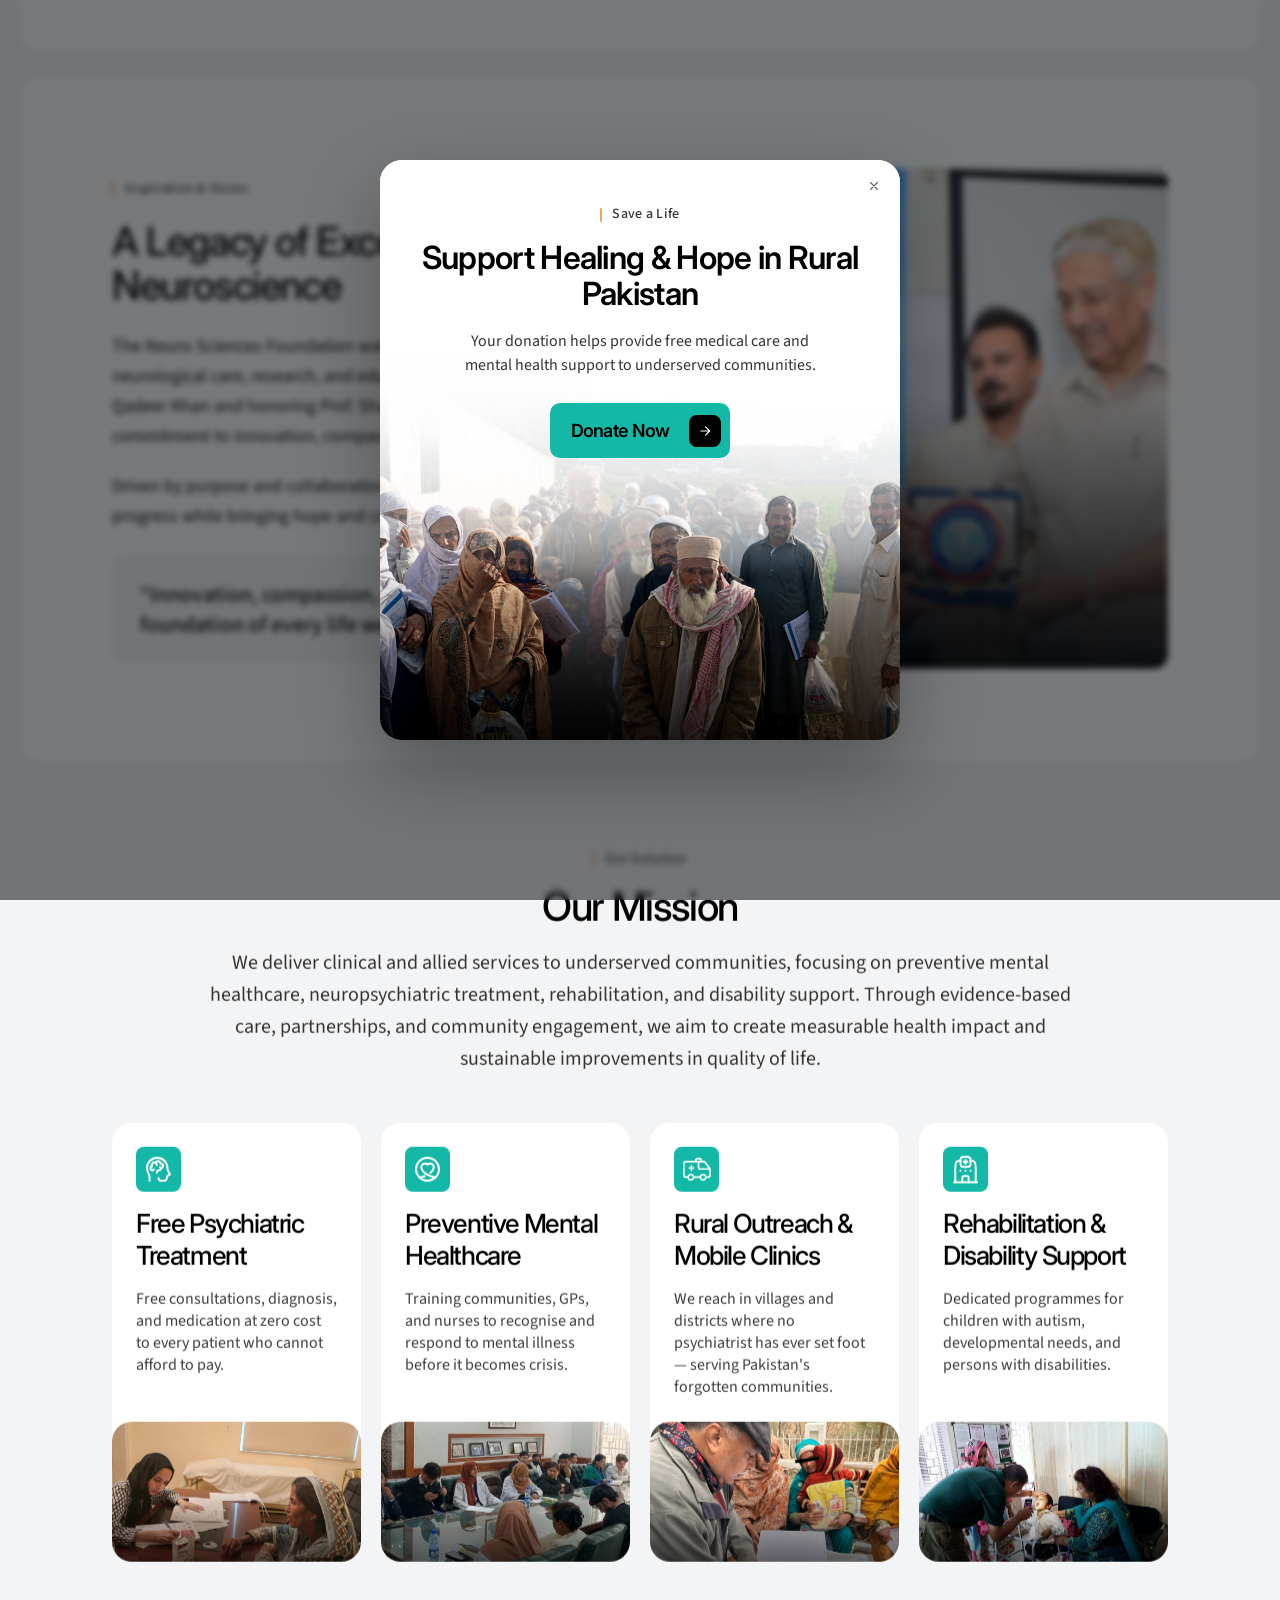
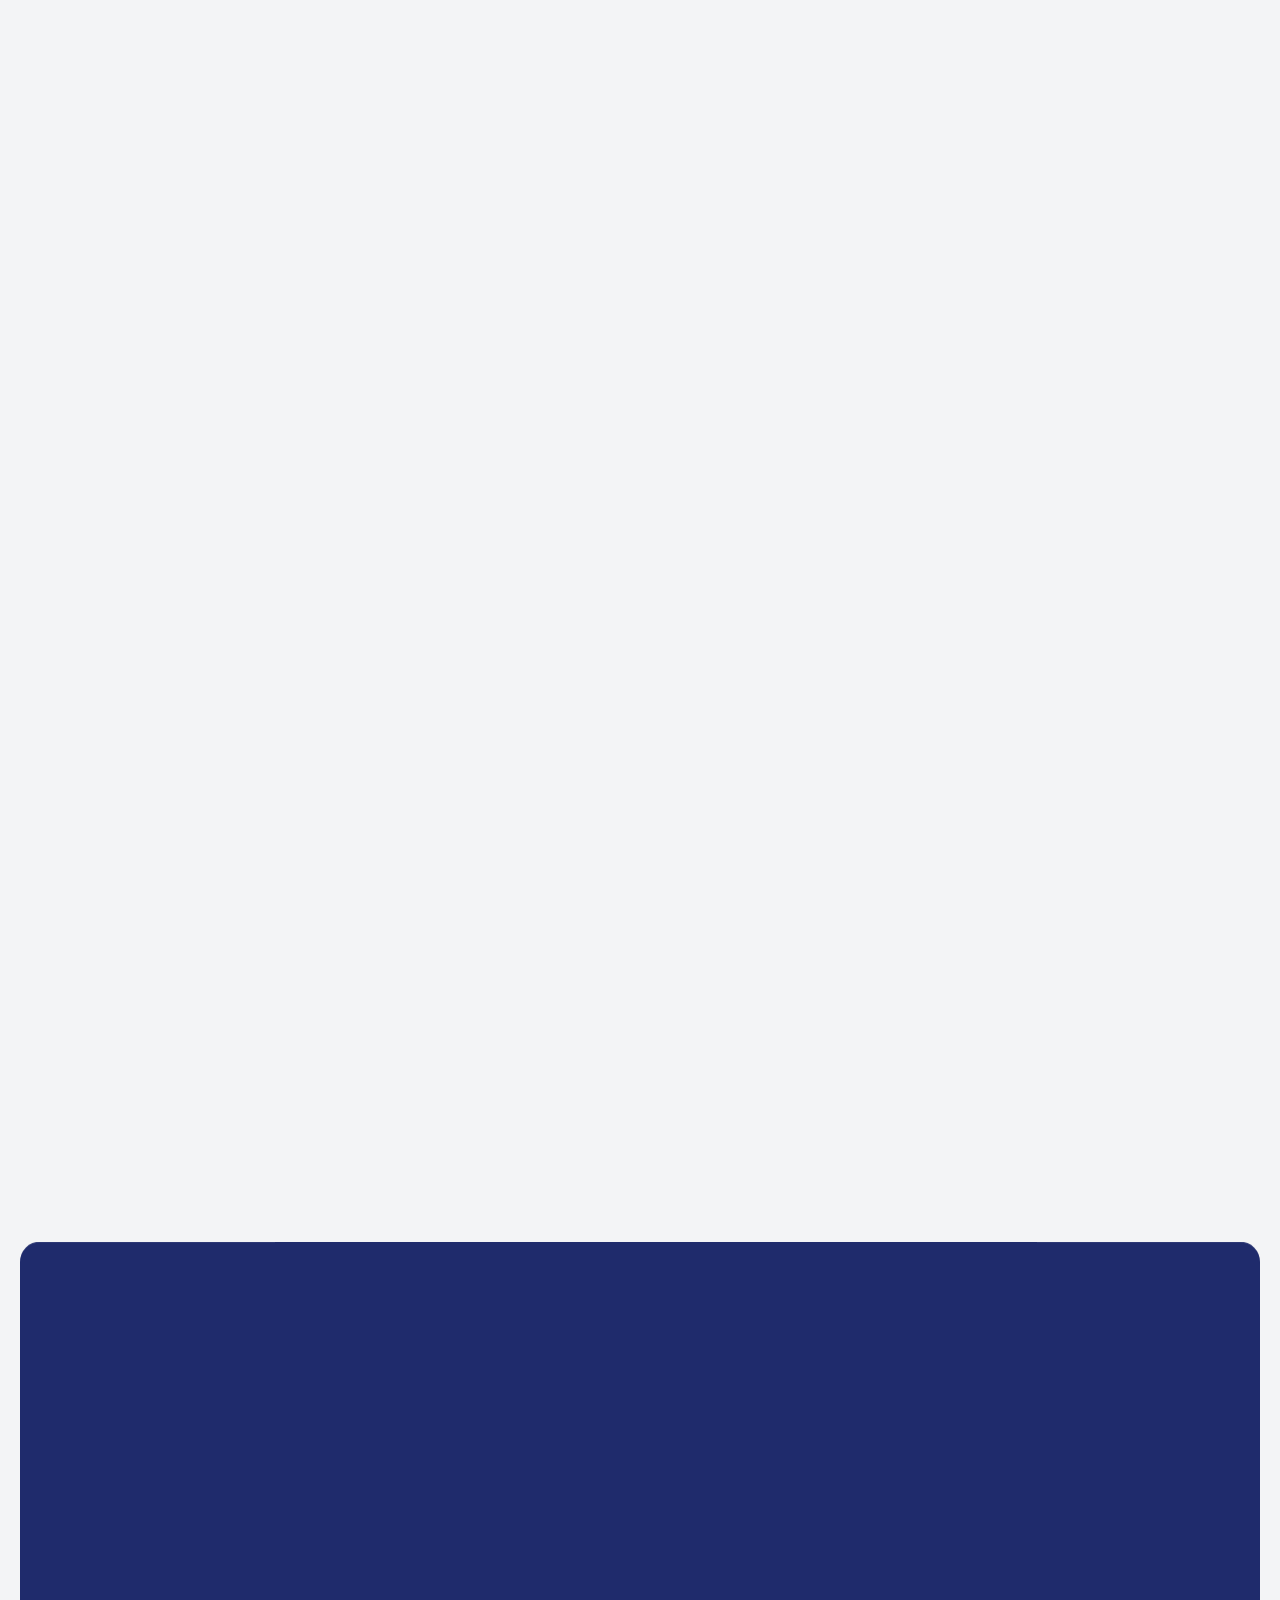
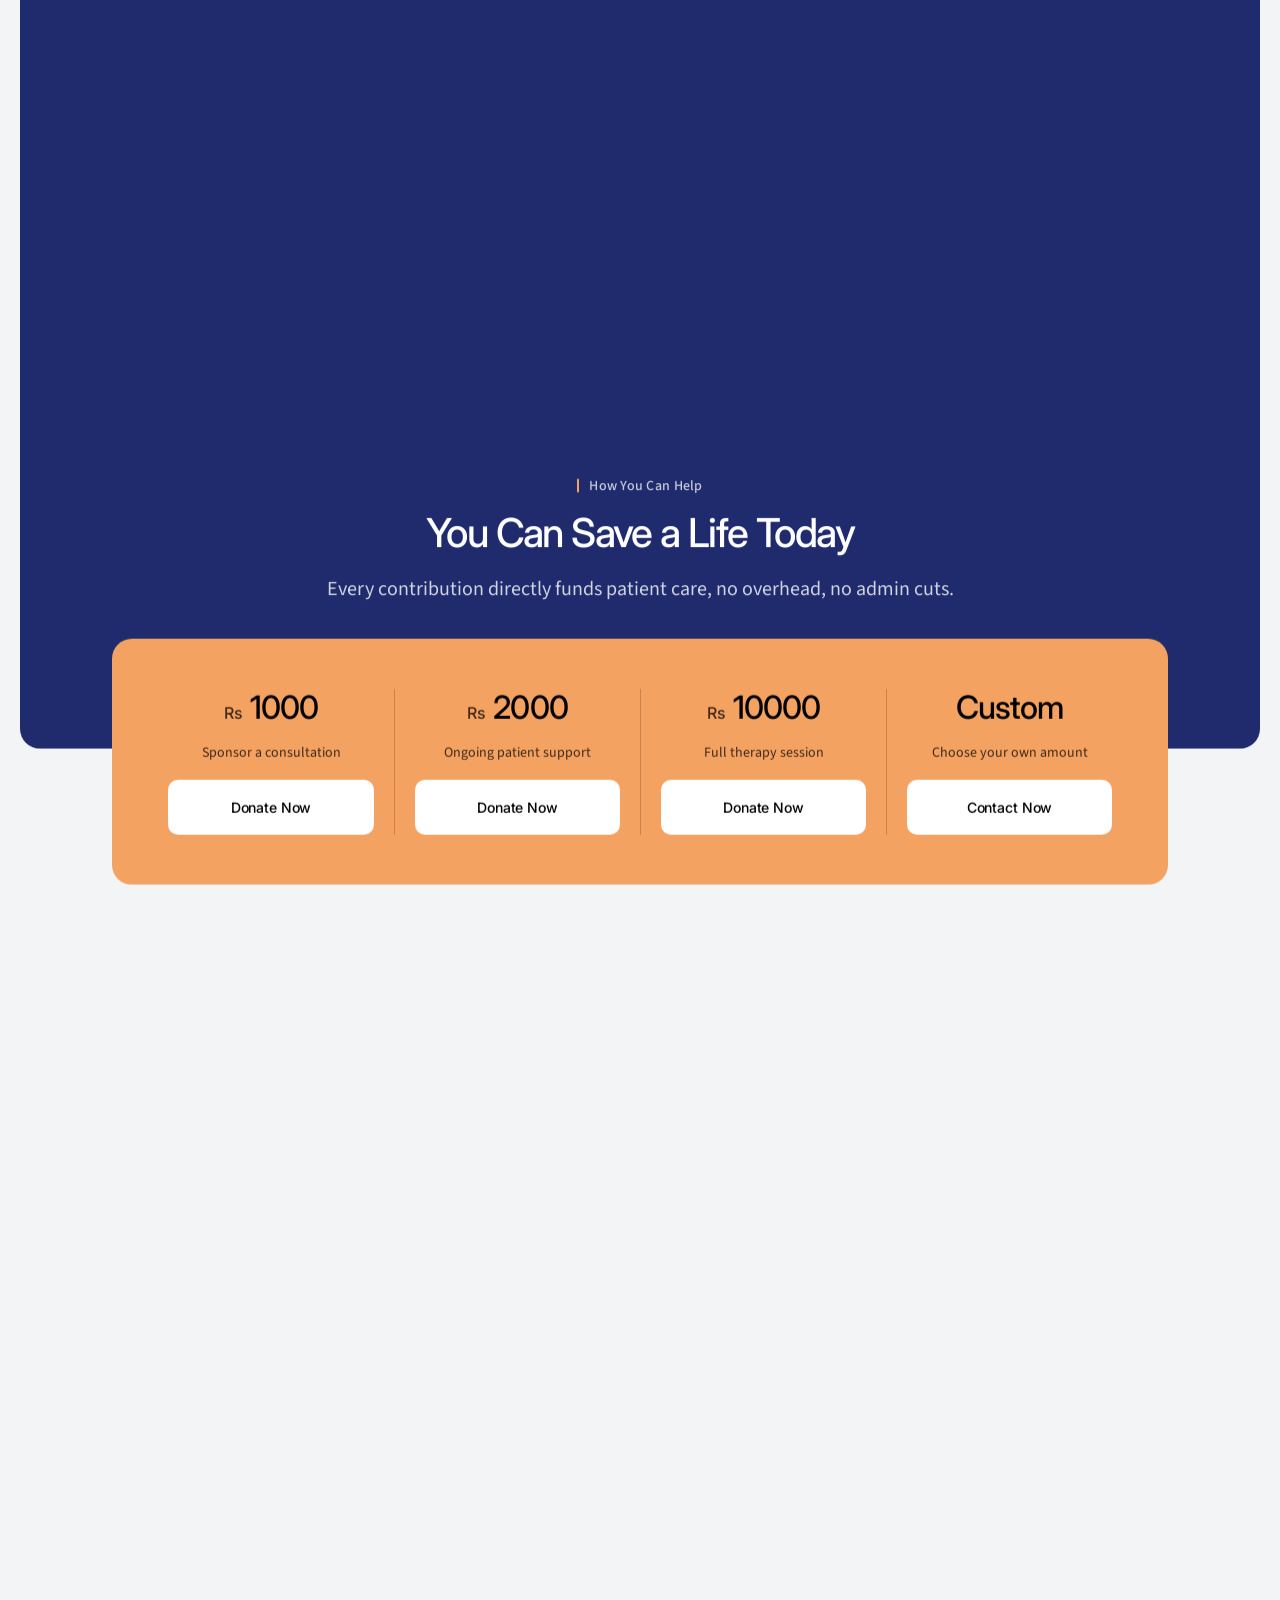
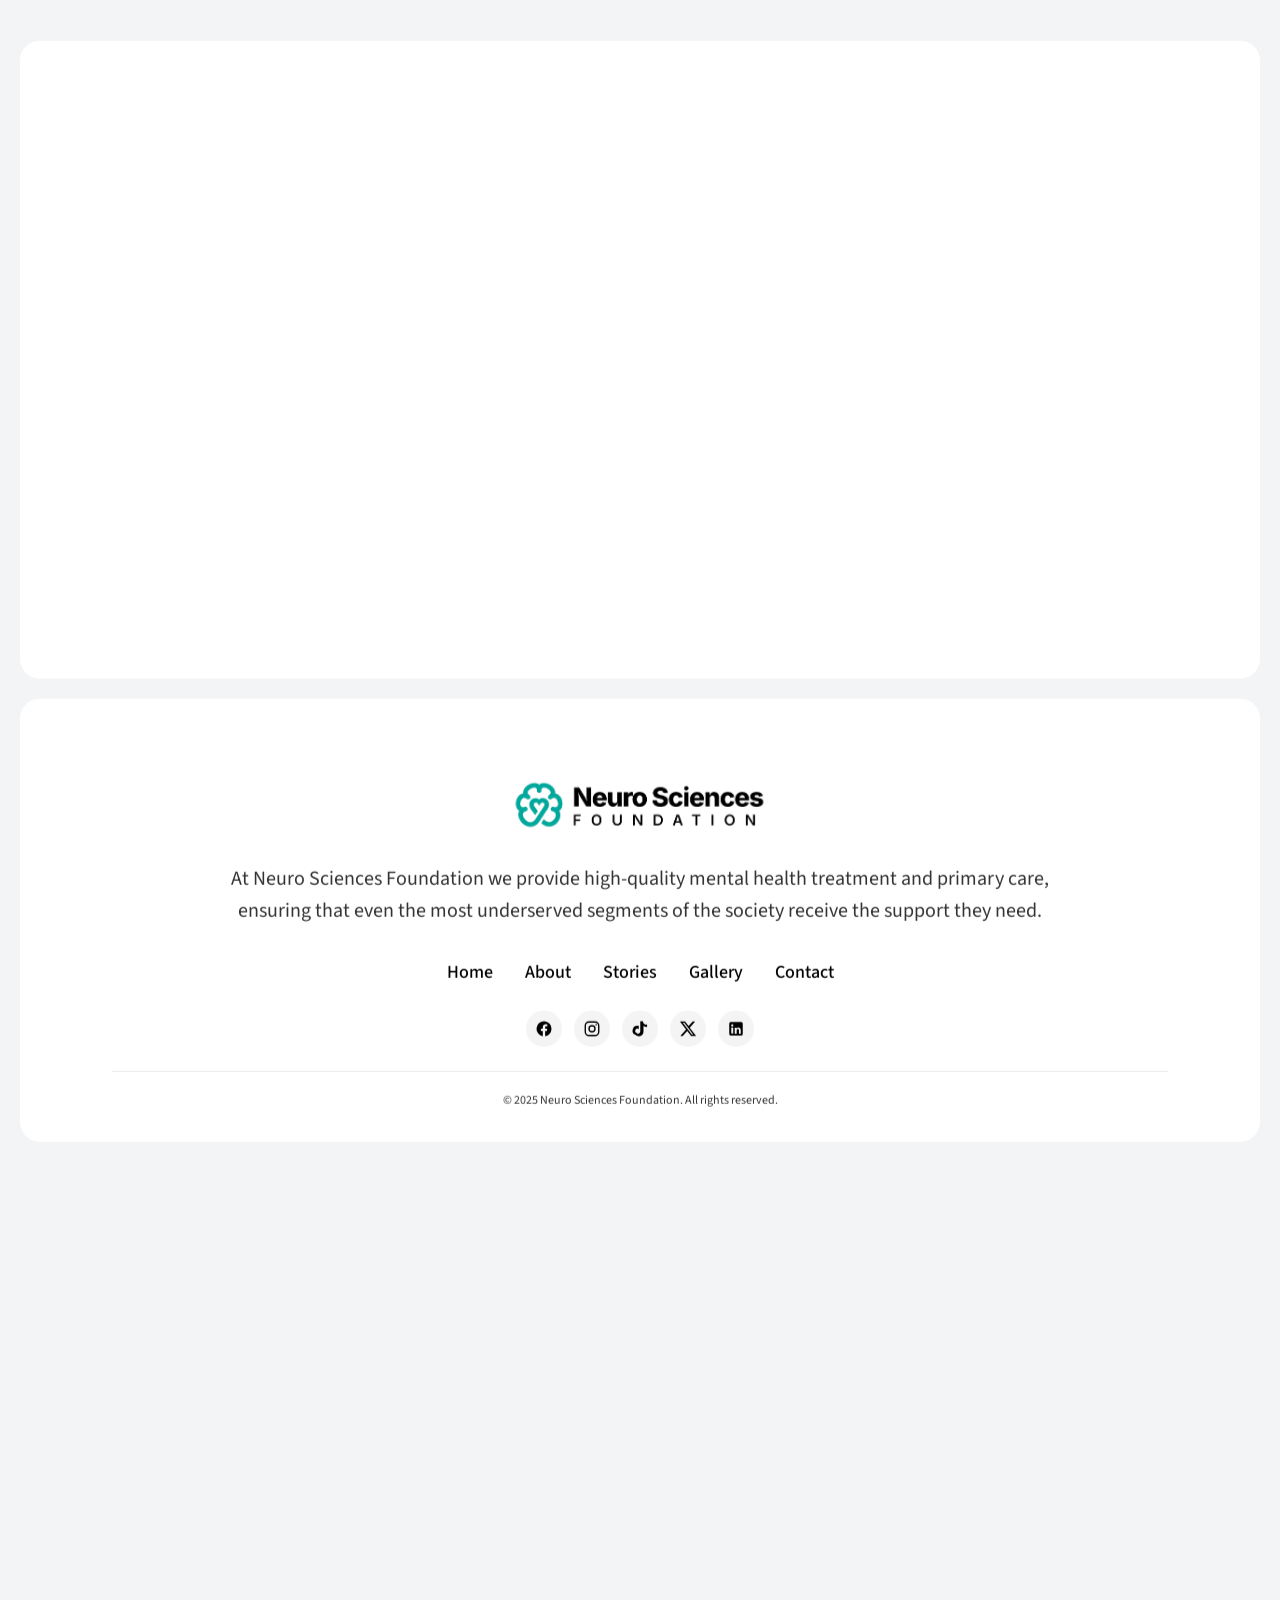
==== commit 98db0d85: "Add What We Do service photos; use portrait About video; update video source - Home: wire real photo" ====
--- a/about.html
+++ b/about.html
@@ -114,7 +114,7 @@
       <figure class="care-beyond__video">
         <video
           class="care-beyond__video-el"
-          src="About%20us/NSF%20Introduction%20video.mp4"
+          src="About%20us/NSF%20Video.mp4"
           autoplay
           loop
           muted
@@ -1299,7 +1299,7 @@
       const previewVideo = document.querySelector('.care-beyond__video-el');
       if (!trigger) return;
 
-      const VIDEO_SRC = 'About%20us/NSF%20Introduction%20video.mp4';
+      const VIDEO_SRC = 'About%20us/NSF%20Video.mp4';
 
       const modal = document.createElement('div');
       modal.className = 'video-modal';
--- a/styles.css
+++ b/styles.css
@@ -2415,10 +2415,10 @@
 .care-beyond__video {
   position: relative;
   margin: var(--sp-7) auto 0;
-  max-width: 1040px;
+  max-width: 420px;
   border-radius: 18px;
   overflow: hidden;
-  aspect-ratio: 16 / 9;
+  aspect-ratio: 9 / 16;
   background: #000;
   box-shadow: var(--shadow);
 }
@@ -2481,7 +2481,9 @@
   top: 50%;
   left: 50%;
   transform: translate(-50%, calc(-50% + 20px));
-  width: min(92vw, 1100px);
+  height: min(86vh, 780px);
+  aspect-ratio: 9 / 16;
+  max-width: 92vw;
   border-radius: 14px;
   overflow: hidden;
   background: #000;
@@ -2493,8 +2495,8 @@
 }
 .video-modal__player {
   width: 100%;
-  height: auto;
-  max-height: 80vh;
+  height: 100%;
+  object-fit: contain;
   display: block;
   background: #000;
 }
@@ -4520,7 +4522,7 @@
   border-radius: 12px;
   overflow: hidden;
   cursor: zoom-in;
-  aspect-ratio: 4 / 3;
+  aspect-ratio: 5 / 4;
   display: block;
   transition: transform .25s ease, box-shadow .25s ease;
 }
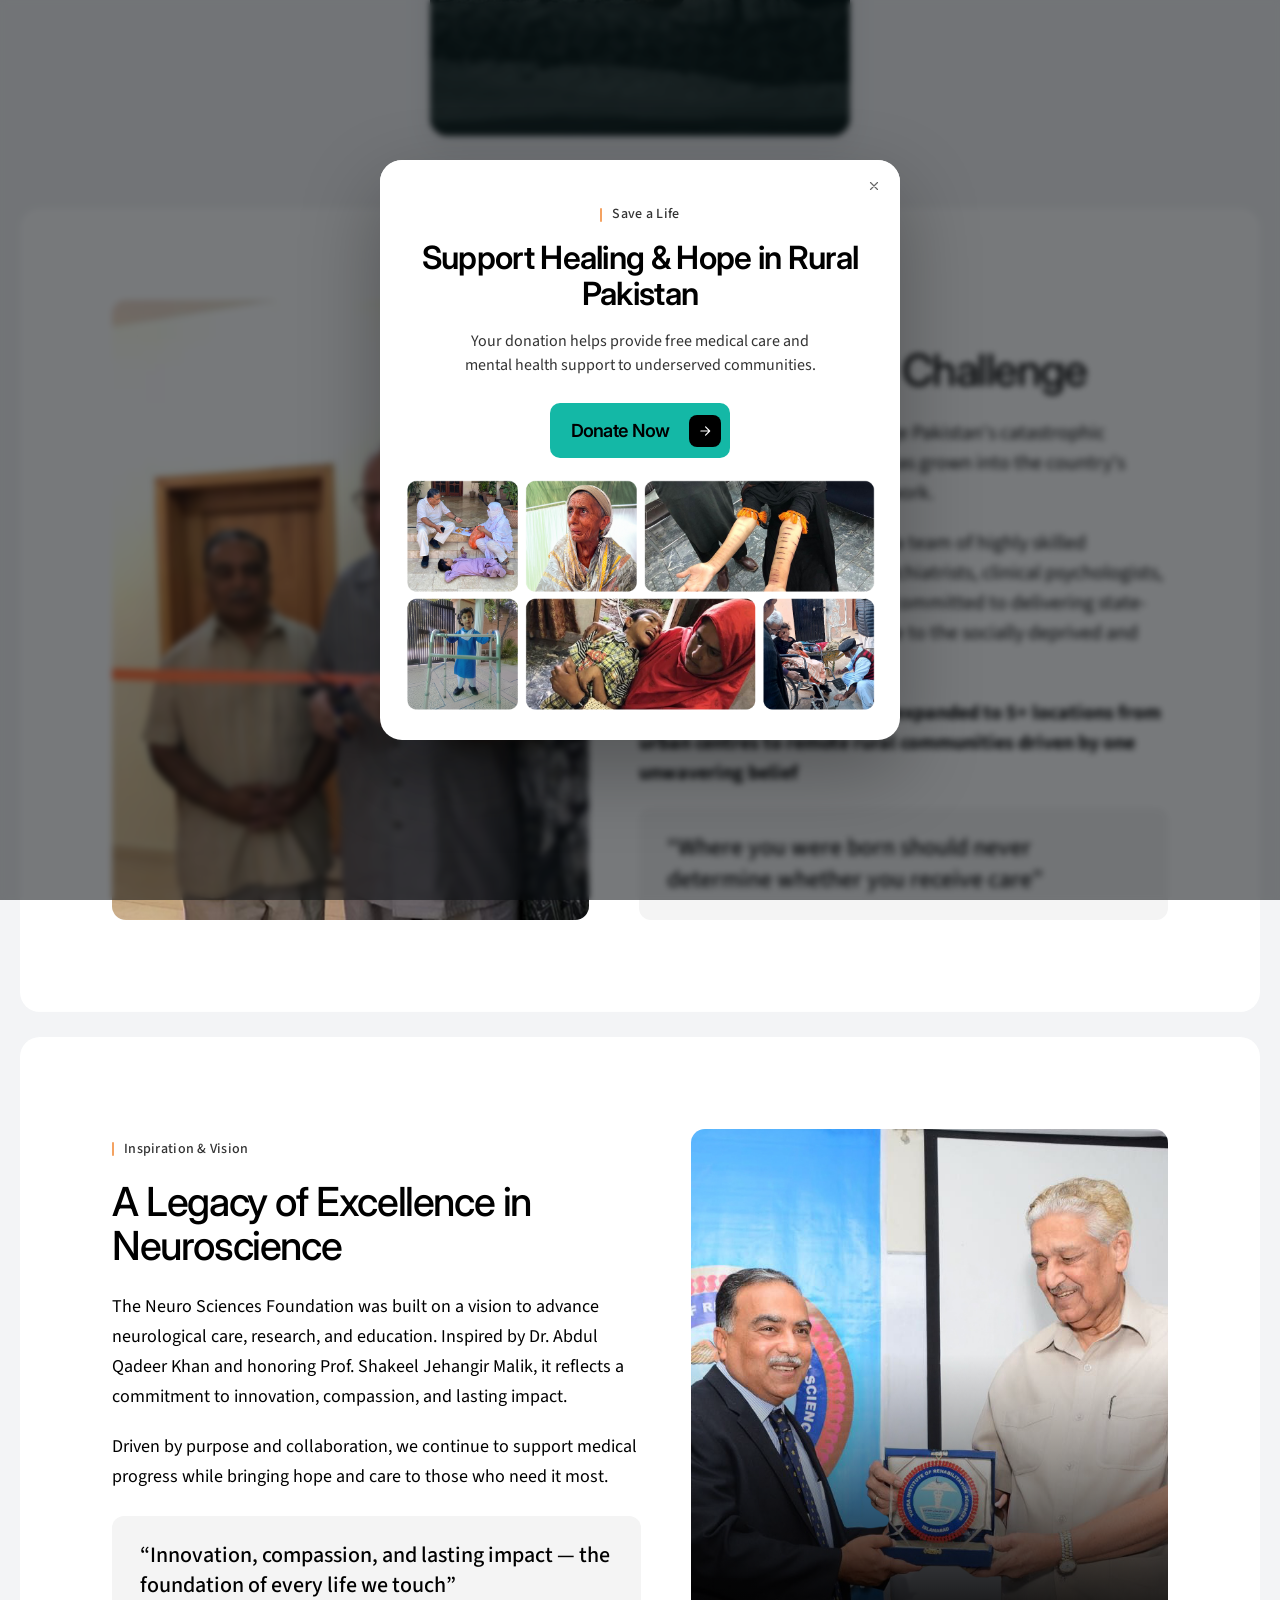
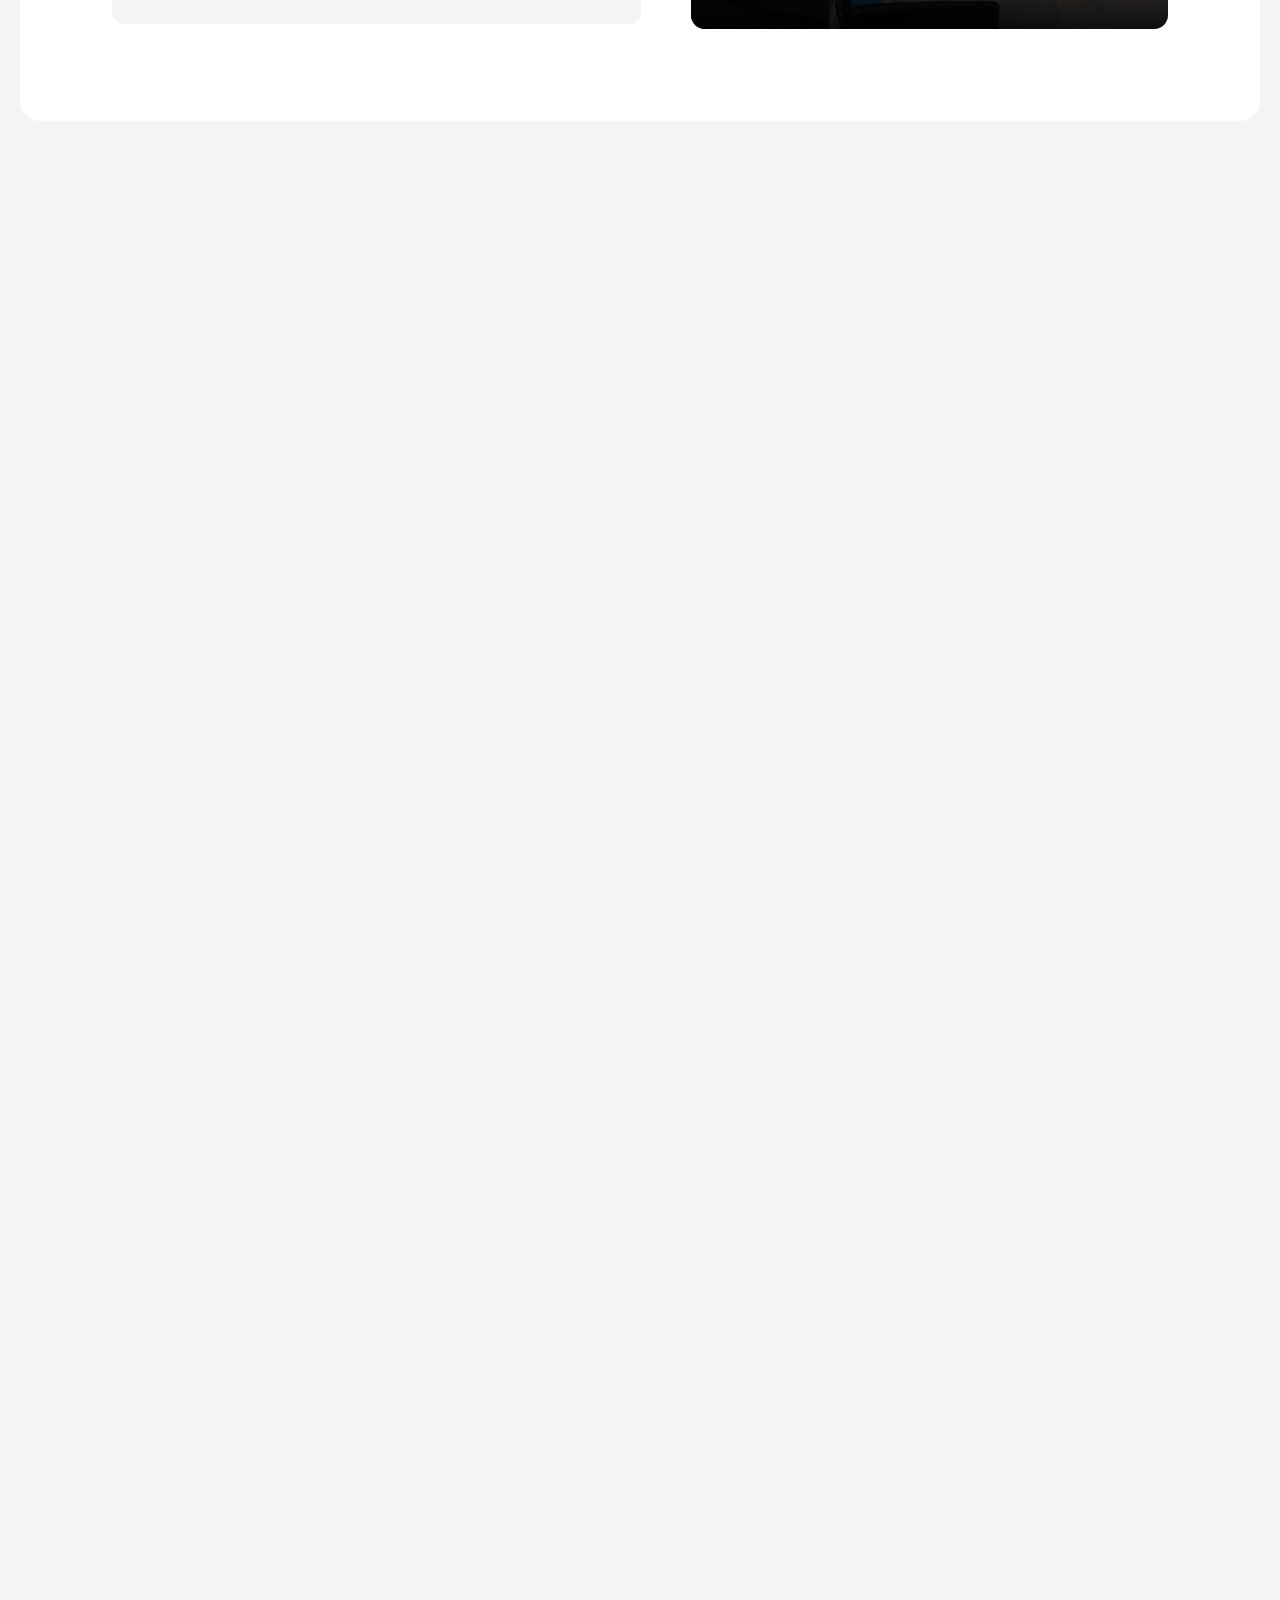
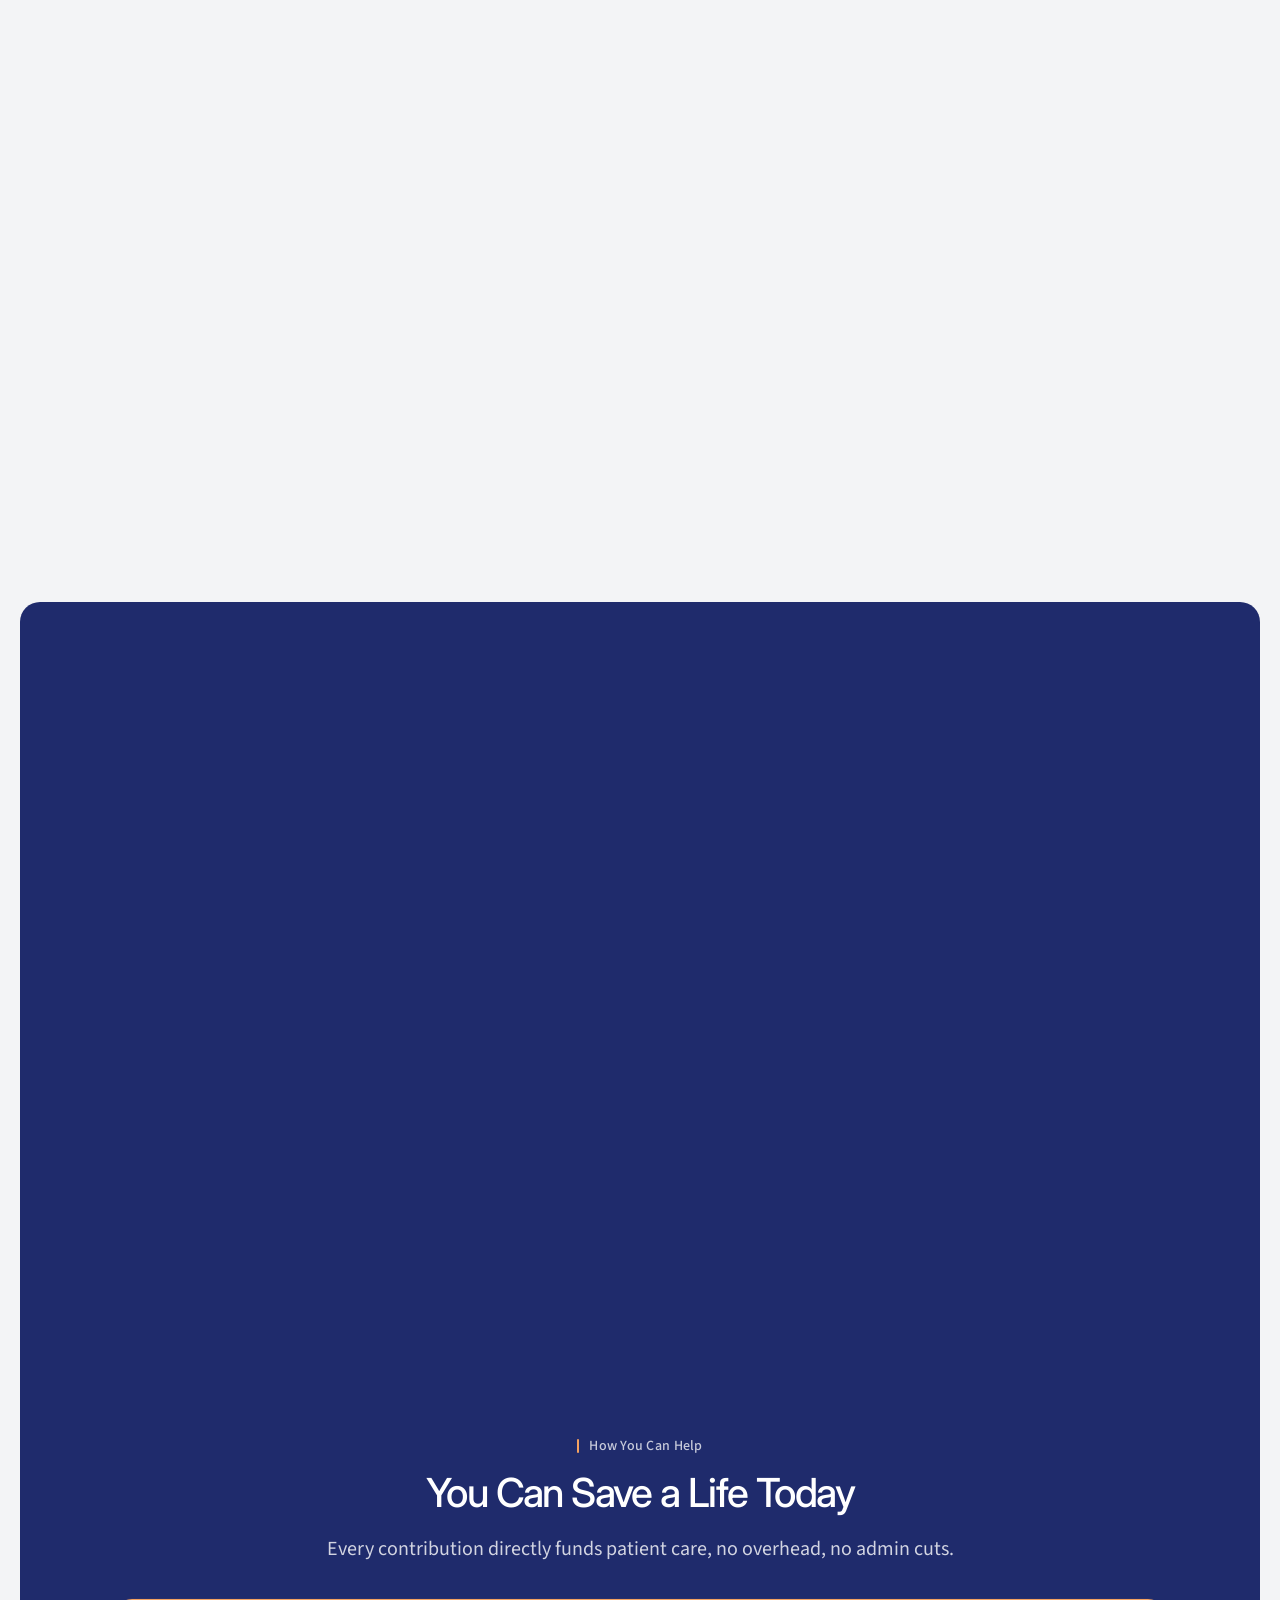
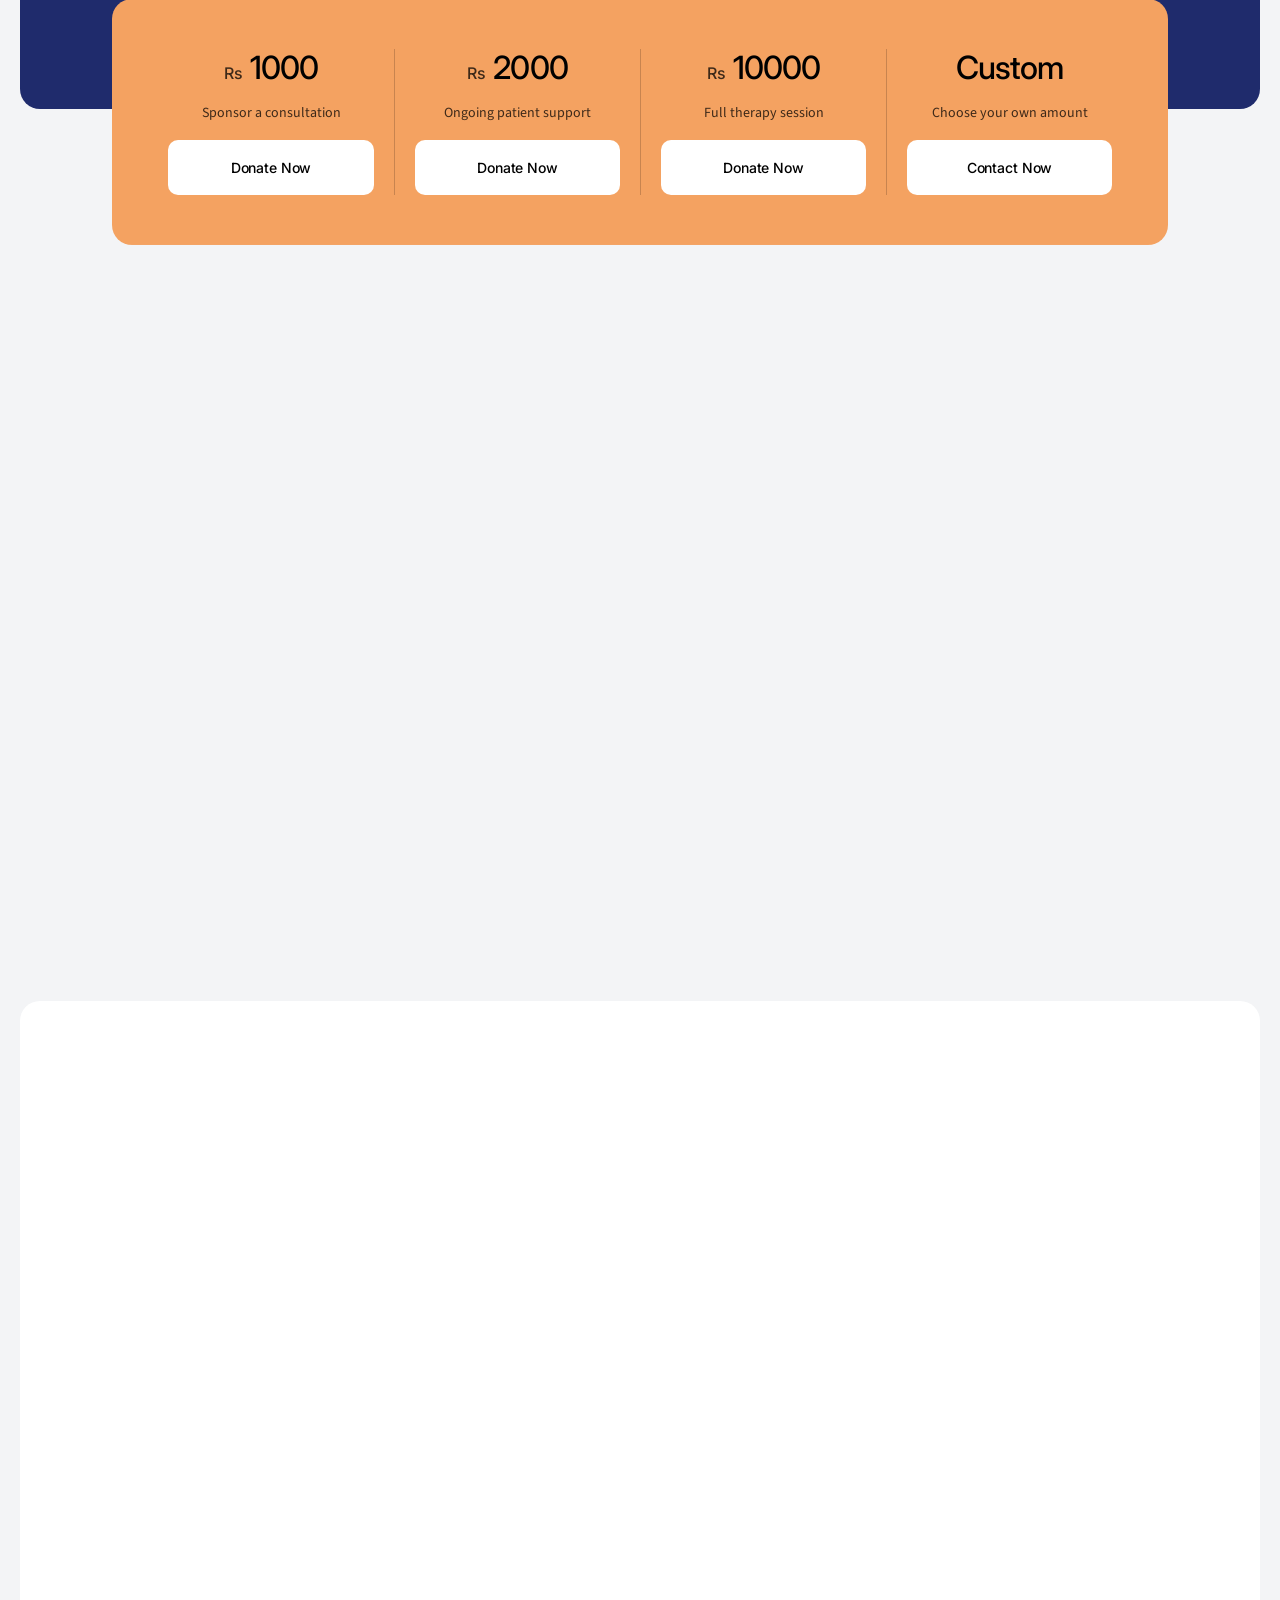
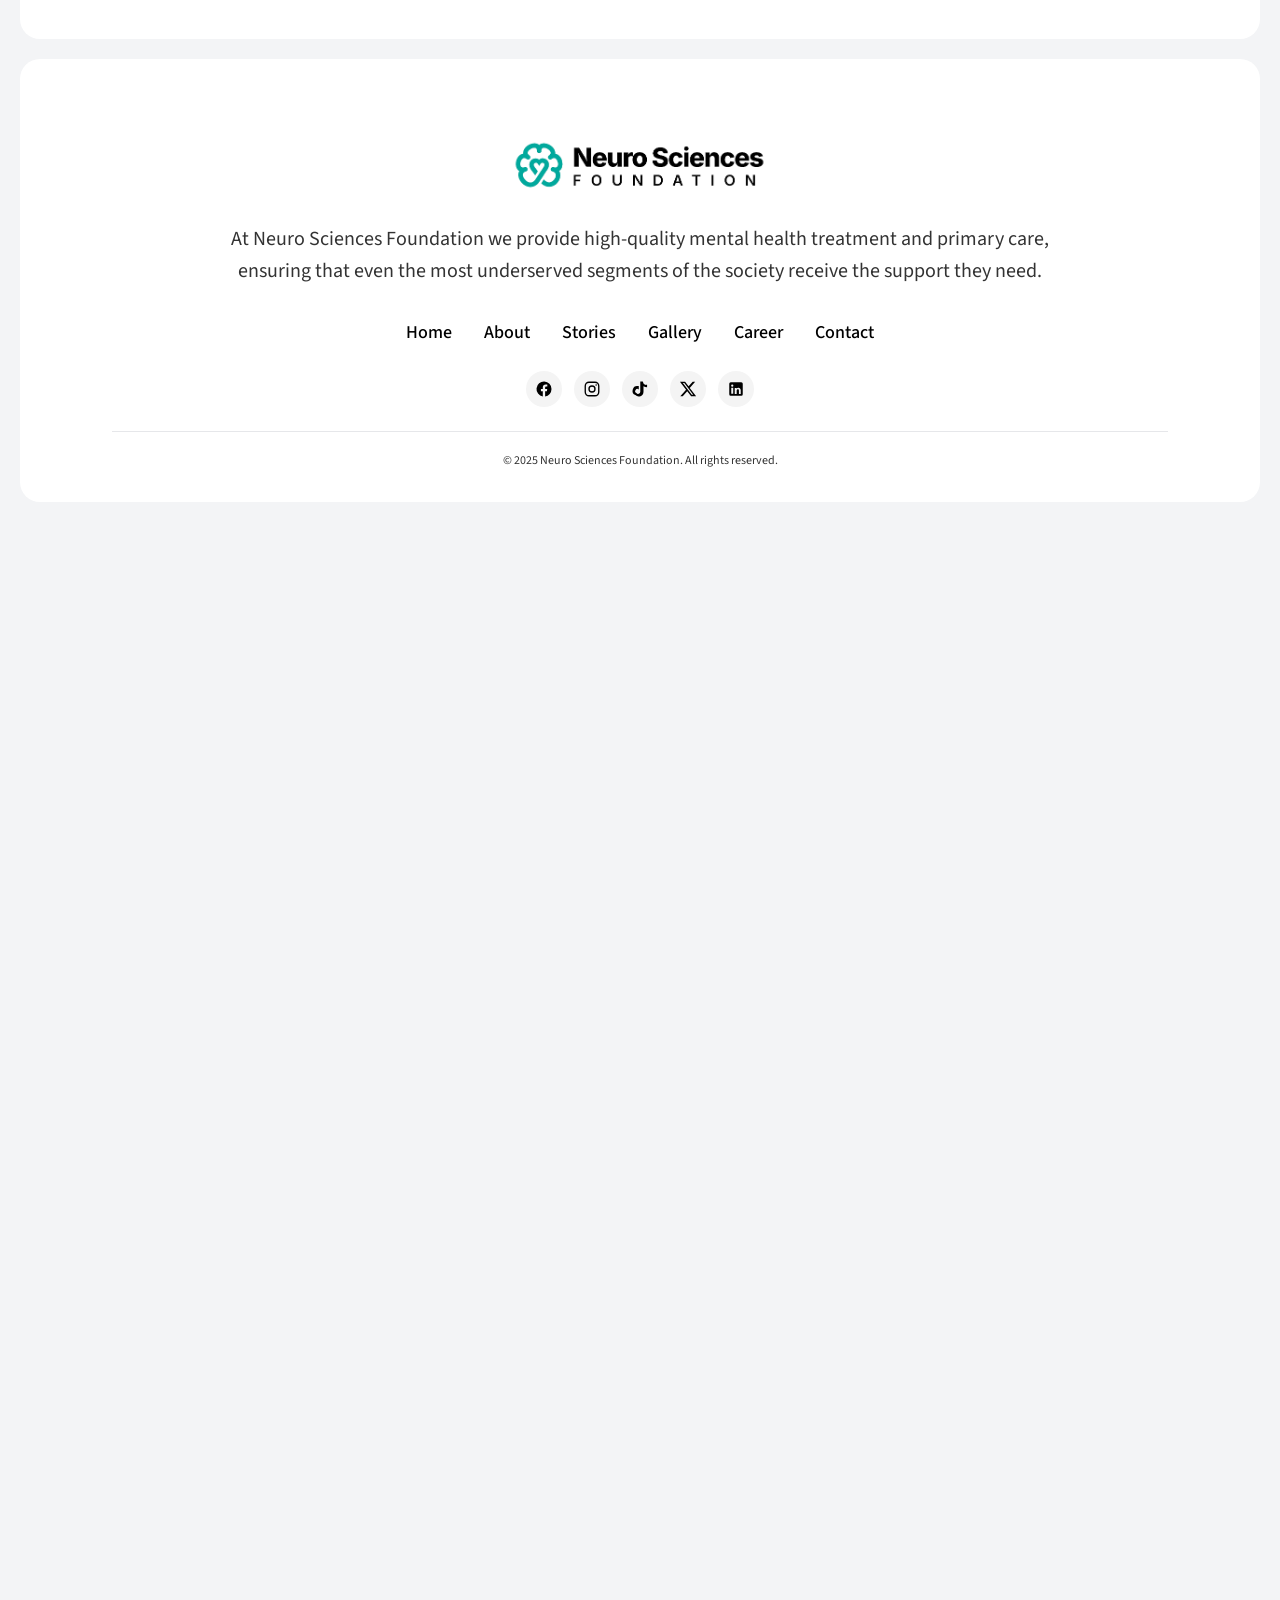
==== commit 5c47c9e7: "Add Careers page, apply-form popup, news auto-scroll, and content tweaks - Add Career nav item to he" ====
--- a/about.html
+++ b/about.html
@@ -45,6 +45,7 @@
             <li><a href="about.html" class="is-active">About</a></li>
             <li><a href="stories.html">Stories</a></li>
             <li><a href="gallery.html">Gallery</a></li>
+            <li><a href="careers.html">Career</a></li>
             <li><a href="contact.html">Contact</a></li>
           </ul>
           <a href="donate.html" class="btn btn--donate main-nav__cta">
@@ -154,8 +155,8 @@
           to the socially deprived and marginalised.
         </p>
         <p class="our-story__highlight">
-          From a single clinic, we have expanded to 25+ locations from urban
-          centres to remote Balochistan villages driven by one unwavering belief
+          From a single clinic, we have expanded to 5+ locations from urban
+          centres to remote rural communities driven by one unwavering belief
         </p>
 
         <blockquote class="our-story__quote">
@@ -190,7 +191,7 @@
       </div>
 
       <figure class="legacy__media">
-        <img src="About%20us/Abdul%20Qadeer%20khan.jpg" alt="Dr. Abdul Qadeer Khan honouring Prof. Shakeel Jehangir Malik">
+        <img src="About%20us/Abdul-Qadeer-khan.jpg" alt="Dr. Abdul Qadeer Khan honouring Prof. Shakeel Jehangir Malik">
       </figure>
     </div>
   </section>
@@ -407,15 +408,15 @@
       <div class="recognition__grid">
         <div class="recognition__cell">
           <img src="About%20us/Logos/Cust.png" alt="CUST logo">
-          <span>CUST</span>
+          <span>CUST University</span>
         </div>
         <div class="recognition__cell">
           <img src="About%20us/Logos/FAST.png" alt="FAST logo">
-          <span>FAST</span>
+          <span>FAST University</span>
         </div>
         <div class="recognition__cell">
           <img src="About%20us/Logos/NUML.png" alt="NUML logo">
-          <span>NUML</span>
+          <span>NUML University</span>
         </div>
         <div class="recognition__cell">
           <img src="About%20us/Logos/Foji%20Foundation.png" alt="Fauji Foundation logo" class="recognition__logo--red">
@@ -439,7 +440,7 @@
         </div>
         <div class="recognition__cell">
           <img src="About%20us/Logos/IKONIC-black-Logo-(1)%201.png" alt="Ikonic logo">
-          <span>Ikonic</span>
+          <span>IKONIC PVT LTD</span>
         </div>
       </div>
 
@@ -993,6 +994,7 @@
           <li><a href="about.html">About</a></li>
           <li><a href="stories.html">Stories</a></li>
           <li><a href="gallery.html">Gallery</a></li>
+          <li><a href="careers.html">Career</a></li>
           <li><a href="contact.html">Contact</a></li>
         </ul>
       </nav>
--- a/styles.css
+++ b/styles.css
@@ -667,6 +667,31 @@
   height: 100%;
   object-fit: cover;
 }
+.founder__slide {
+  opacity: 0;
+  transition: opacity 0.9s ease;
+}
+.founder__slide.is-active { opacity: 1; }
+.founder__dots {
+  position: absolute;
+  bottom: 20px;
+  left: 24px;
+  right: 24px;
+  display: flex;
+  gap: 10px;
+  z-index: 3;
+}
+.founder__dot {
+  flex: 1;
+  height: 4px;
+  padding: 0;
+  border: 0;
+  border-radius: 2px;
+  cursor: pointer;
+  background: rgba(255,255,255,0.45);
+  transition: background 0.5s ease;
+}
+.founder__dot.is-active { background: var(--c-teal); }
 .founder__photo::after {
   content: '';
   position: absolute;
@@ -682,7 +707,7 @@
 .founder__photo figcaption {
   position: absolute;
   left: var(--sp-6);
-  bottom: var(--sp-6);
+  bottom: calc(var(--sp-6) + 22px);
   display: flex;
   flex-direction: column;
   gap: 10px;
@@ -2276,7 +2301,7 @@
     min-height: 0;
     border-radius: 14px;
   }
-  .founder__photo figcaption { left: var(--sp-5); bottom: var(--sp-4); }
+  .founder__photo figcaption { left: var(--sp-5); bottom: calc(var(--sp-4) + 20px); }
   .founder__name { font-size: 24px; line-height: 28px; letter-spacing: -1px; }
 
   /* Solutions */
@@ -2345,6 +2370,101 @@
   justify-content: center;
 }
 .hero--about::before { display: none; }
+
+/* ---------- Founder hero: blue background + top-left light + noise ---------- */
+.hero--founder {
+  background:
+    radial-gradient(120% 95% at 0% 0%,
+      rgba(150,192,255,0.55) 0%,
+      rgba(120,162,255,0.22) 26%,
+      rgba(120,162,255,0.05) 48%,
+      rgba(120,162,255,0) 62%),
+    linear-gradient(155deg, #2b3f9e 0%, #1f2b6c 48%, #161d4d 100%),
+    #1f2b6c;
+}
+/* Subtle film-grain noise overlaid on the blue — inline SVG turbulence. */
+.hero--founder::after {
+  content: '';
+  position: absolute;
+  inset: 0;
+  z-index: 0;
+  pointer-events: none;
+  opacity: 0.09;
+  mix-blend-mode: overlay;
+  background-image: url("data:image/svg+xml,%3Csvg xmlns='http://www.w3.org/2000/svg' width='160' height='160'%3E%3Cfilter id='n'%3E%3CfeTurbulence type='fractalNoise' baseFrequency='0.8' numOctaves='4' stitchTiles='stitch'/%3E%3C/filter%3E%3Crect width='100%25' height='100%25' filter='url(%23n)'/%3E%3C/svg%3E");
+}
+
+/* ---------- Founder hero: content left, big photo right ---------- */
+.founder-hero {
+  position: relative;
+  z-index: 1;
+  display: grid;
+  grid-template-columns: 1.05fr 0.95fr;
+  align-items: center;
+  gap: var(--sp-8);
+  text-align: left;
+}
+.founder-hero__content { max-width: 640px; }
+.founder-hero__content .eyebrow { margin-bottom: var(--sp-3); }
+.founder-hero__title {
+  font-family: 'Inter', sans-serif;
+  font-weight: 500;
+  font-size: clamp(30px, 3.4vw, 44px);
+  line-height: 1.12;
+  letter-spacing: -1.4px;
+  color: #fff;
+  margin: 0 0 var(--sp-5);
+}
+.founder-hero__text {
+  font-family: 'Source Sans 3', sans-serif;
+  font-size: 18px;
+  line-height: 28px;
+  color: rgba(255,255,255,0.82);
+  margin: 0 0 var(--sp-4);
+}
+.founder-hero__highlight {
+  font-family: 'Source Sans 3', sans-serif;
+  font-size: 19px;
+  line-height: 28px;
+  font-weight: 600;
+  color: #fff;
+  margin: 0 0 var(--sp-4);
+}
+.founder-hero__quote {
+  margin: var(--sp-5) 0 0;
+  padding-left: var(--sp-5);
+  border-left: 3px solid var(--c-orange);
+  font-family: 'Inter', sans-serif;
+  font-size: 19px;
+  line-height: 28px;
+  font-style: italic;
+  color: #fff;
+}
+.founder-hero__media {
+  margin: 0;
+  border-radius: var(--radius-lg);
+  overflow: hidden;
+  aspect-ratio: 4 / 5;
+  box-shadow: var(--shadow);
+  background: #0b0b0b;
+}
+.founder-hero__media img {
+  width: 100%;
+  height: 100%;
+  object-fit: cover;
+  display: block;
+}
+@media (max-width: 900px) {
+  .founder-hero {
+    grid-template-columns: 1fr;
+    gap: var(--sp-6);
+  }
+  .founder-hero__media {
+    order: -1;
+    max-width: 380px;
+    aspect-ratio: 1 / 1;
+  }
+}
 
 .hero-about__inner {
   position: relative;
@@ -4263,7 +4383,7 @@
   max-height: calc(100vh - 40px);
   overflow: hidden;
   background-color: #fff;
-  background-image: url('POpup%20image.png');
+  background-image: url('Popup%20image%202.png');
   background-size: cover;
   background-position: center bottom;
   background-repeat: no-repeat;
@@ -4280,9 +4400,8 @@
   inset: 0;
   background: linear-gradient(180deg,
     rgba(255,255,255,1) 0%,
-    rgba(255,255,255,0.96) 38%,
-    rgba(255,255,255,0.55) 55%,
-    rgba(255,255,255,0) 72%);
+    rgba(255,255,255,1) 40%,
+    rgba(255,255,255,0) 52%);
   pointer-events: none;
   z-index: 1;
 }
@@ -4849,3 +4968,132 @@
   .story-detail__cta { padding: var(--sp-7) var(--sp-5); }
   .story-detail { margin: 12px; border-radius: 16px; }
 }
+
+/* ============================================================
+   CAREERS PAGE
+   ============================================================ */
+/* Careers hero uses a training/team photo instead of the gallery default */
+.page-careers .hero--gallery::before {
+  background-image: url('Gallery%20page/Building%20Skill,%20Building%20Futures/WhatsApp%20Image%202026-06-25%20at%203.47.22%20PM.jpeg');
+  filter: grayscale(100%) brightness(0.5) contrast(1.05);
+}
+
+.careers__intro {
+  max-width: 720px;
+  margin: 0 auto var(--sp-9);
+  text-align: center;
+}
+
+.job-list {
+  display: grid;
+  gap: var(--sp-5);
+  max-width: 940px;
+  margin: 0 auto;
+}
+
+.job-card {
+  display: flex;
+  align-items: center;
+  justify-content: space-between;
+  gap: var(--sp-7);
+  background: var(--c-card);
+  border: 1px solid var(--c-line);
+  border-radius: var(--radius-lg);
+  padding: var(--sp-6) var(--sp-7);
+  box-shadow: var(--shadow-sm);
+  transition: transform var(--t), box-shadow var(--t), border-color var(--t);
+}
+.job-card:hover {
+  transform: translateY(-3px);
+  box-shadow: var(--shadow);
+  border-color: var(--c-teal);
+}
+
+.job-card__body { flex: 1; min-width: 0; }
+
+.job-card__tag {
+  display: inline-block;
+  font-size: 12px;
+  font-weight: 700;
+  letter-spacing: 0.04em;
+  text-transform: uppercase;
+  color: var(--c-teal-dark);
+  background: var(--c-teal-soft);
+  padding: 4px 12px;
+  border-radius: var(--radius-pill);
+  margin-bottom: var(--sp-3);
+}
+
+.job-card__title {
+  font-size: 24px;
+  font-weight: 700;
+  line-height: 1.2;
+  color: var(--c-text);
+}
+
+.job-card__meta {
+  display: flex;
+  flex-wrap: wrap;
+  gap: var(--sp-2) var(--sp-6);
+  margin: var(--sp-3) 0 var(--sp-4);
+}
+.job-card__meta span {
+  display: inline-flex;
+  align-items: center;
+  gap: 6px;
+  font-size: 14px;
+  font-weight: 500;
+  color: var(--c-muted-2);
+}
+.job-card__meta svg {
+  width: 16px;
+  height: 16px;
+  flex: none;
+}
+
+.job-card__desc {
+  font-size: 16px;
+  line-height: 1.6;
+  color: var(--c-muted);
+  max-width: 620px;
+}
+
+.job-card__apply {
+  flex: none;
+  white-space: nowrap;
+}
+
+/* Spontaneous application card */
+.careers__open {
+  max-width: 940px;
+  margin: var(--sp-8) auto 0;
+  text-align: center;
+  background: var(--c-navy);
+  color: #fff;
+  border-radius: var(--radius-lg);
+  padding: var(--sp-9) var(--sp-7);
+}
+.careers__open h3 {
+  font-size: 28px;
+  font-weight: 700;
+  margin-bottom: var(--sp-3);
+}
+.careers__open p {
+  color: rgba(255,255,255,0.8);
+  max-width: 560px;
+  margin: 0 auto var(--sp-6);
+  line-height: 1.6;
+}
+
+@media (max-width: 767px) {
+  .job-card {
+    flex-direction: column;
+    align-items: flex-start;
+    gap: var(--sp-5);
+    padding: var(--sp-6);
+  }
+  .job-card__title { font-size: 21px; }
+  .job-card__apply { width: 100%; justify-content: center; }
+  .careers__open { padding: var(--sp-8) var(--sp-5); }
+  .careers__open h3 { font-size: 23px; }
+}
